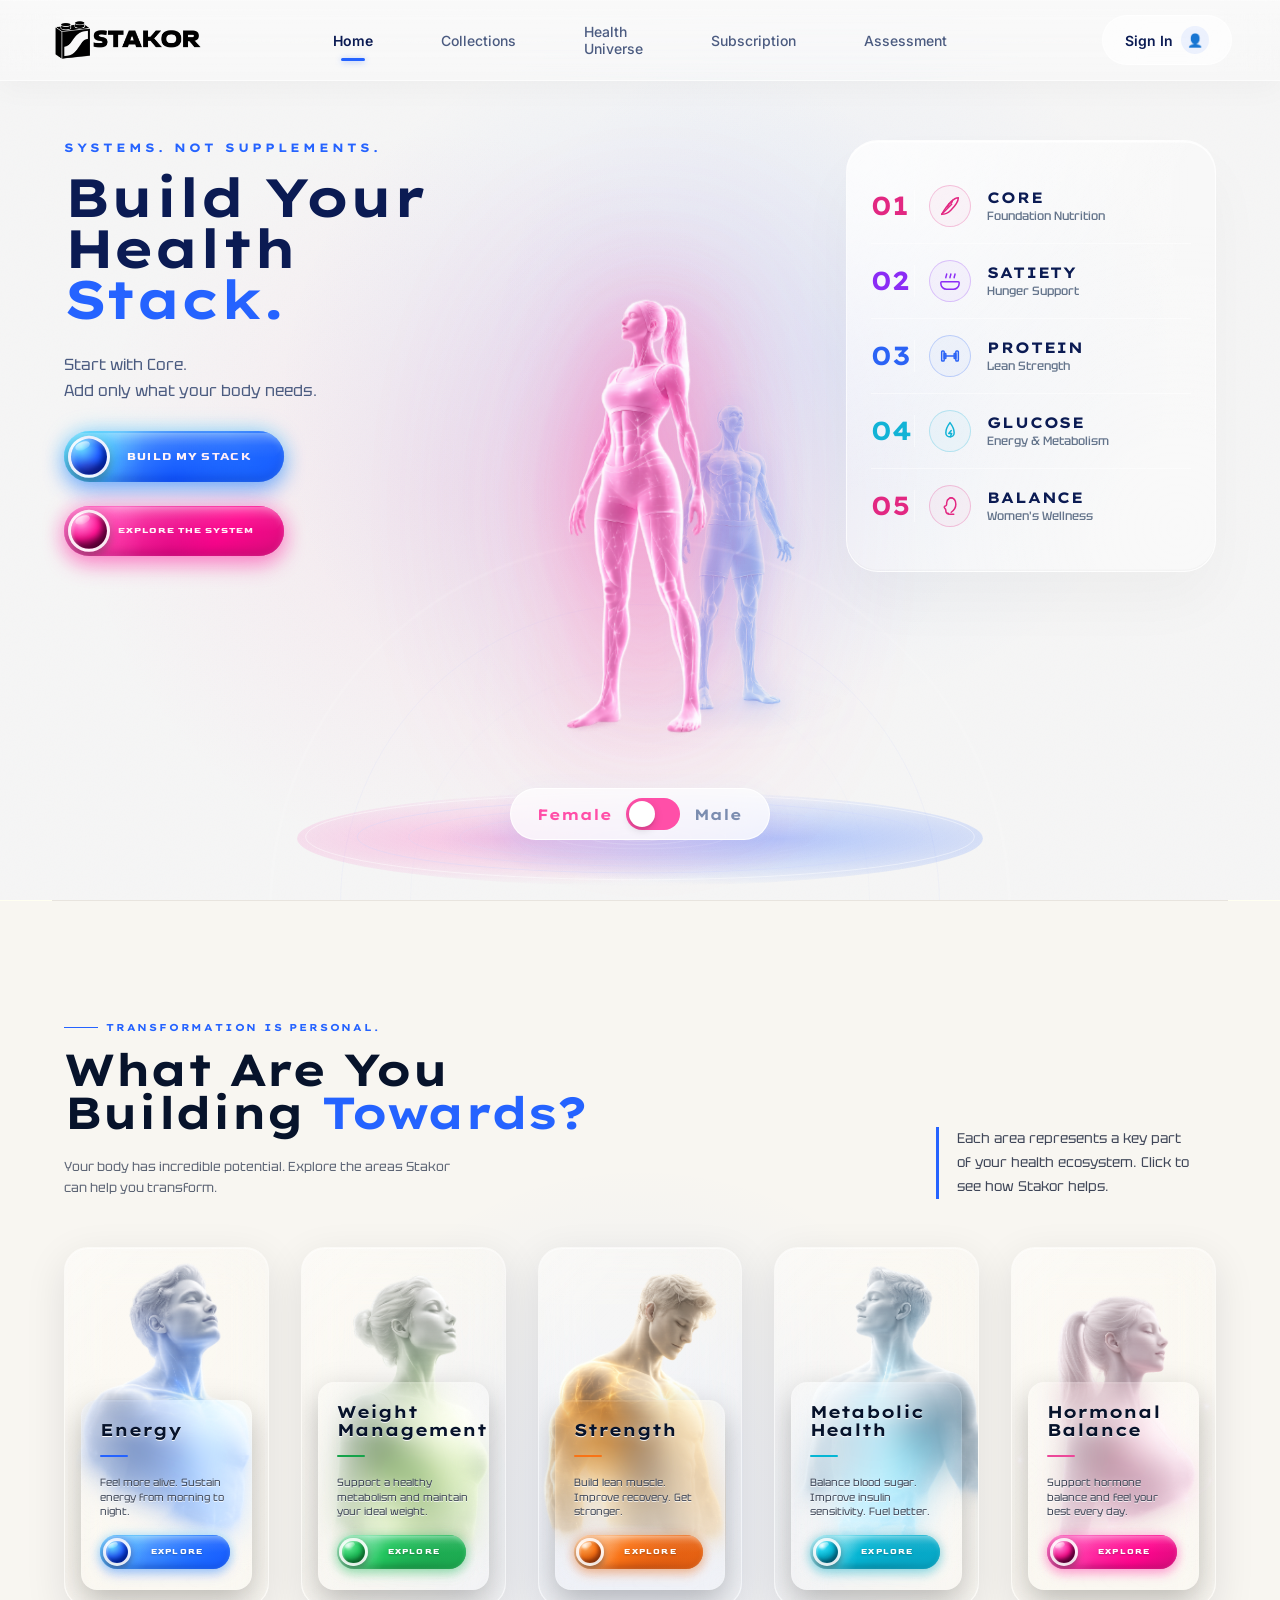
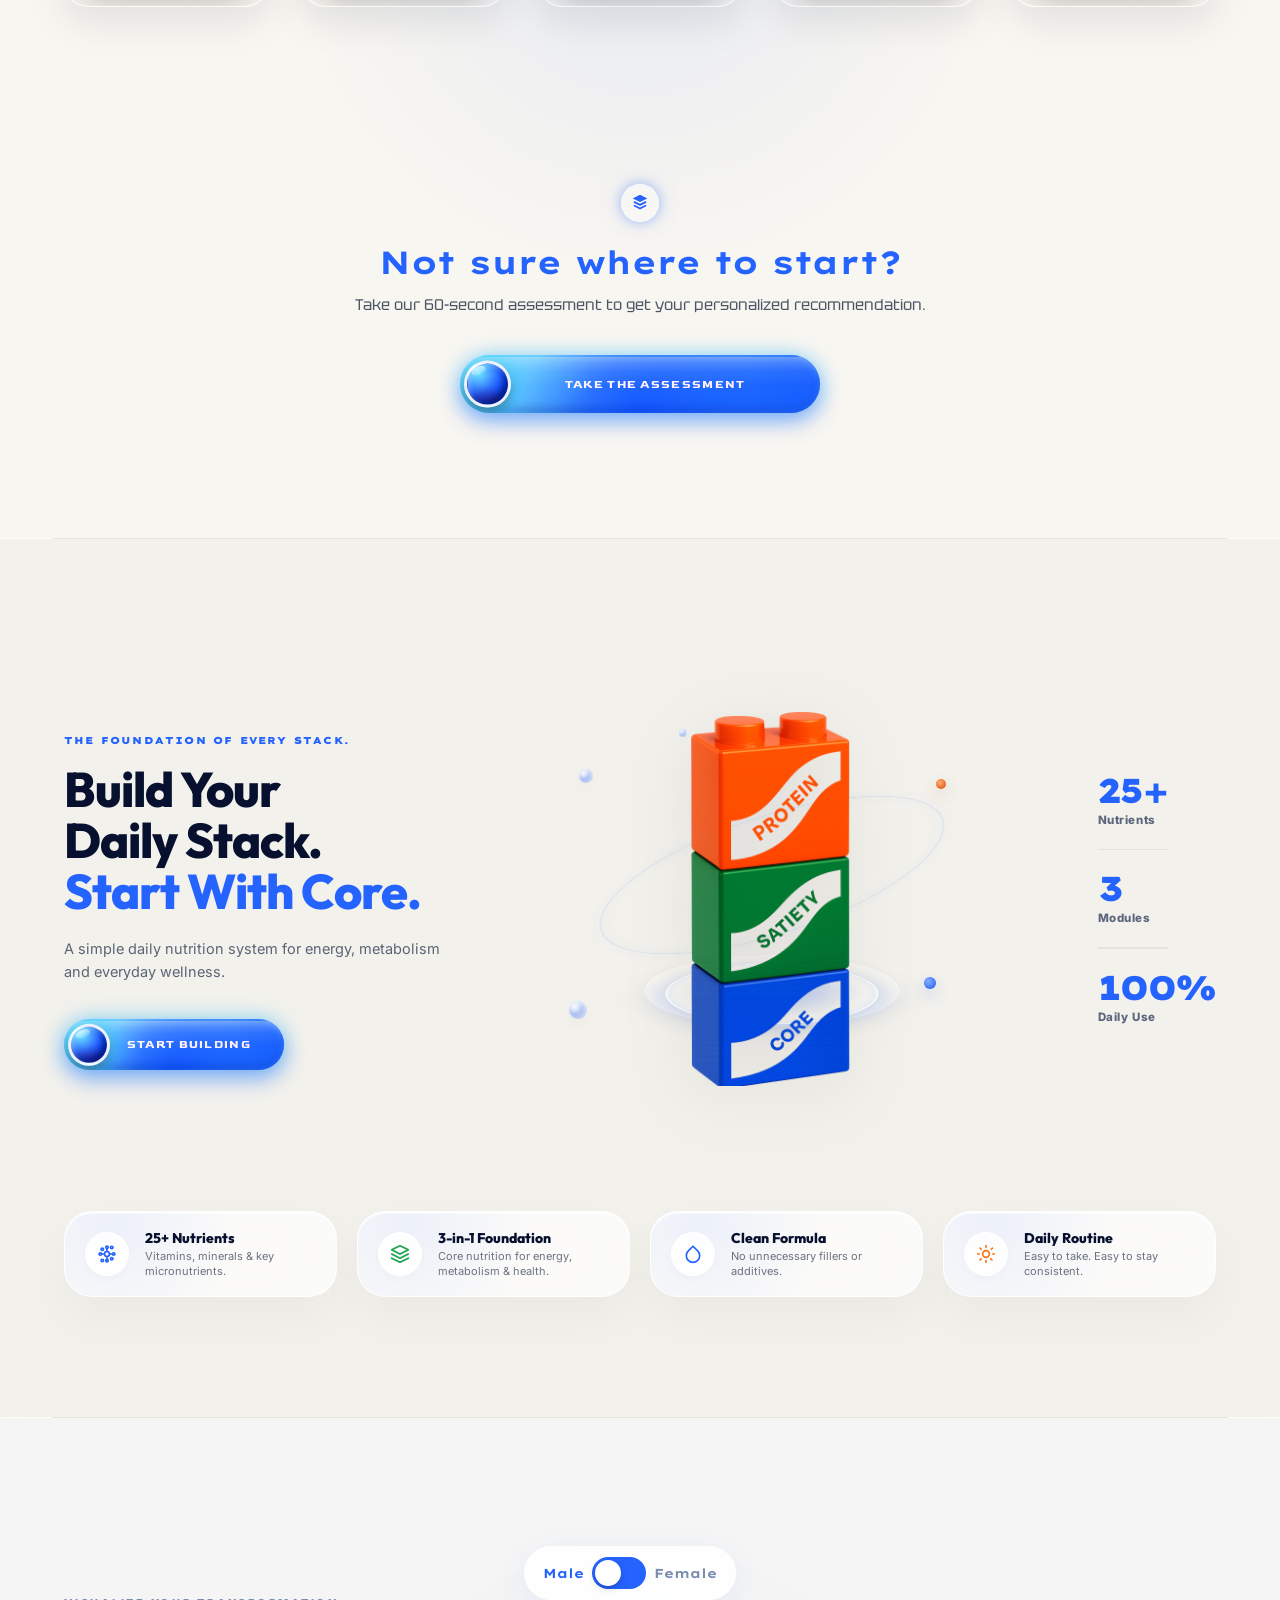
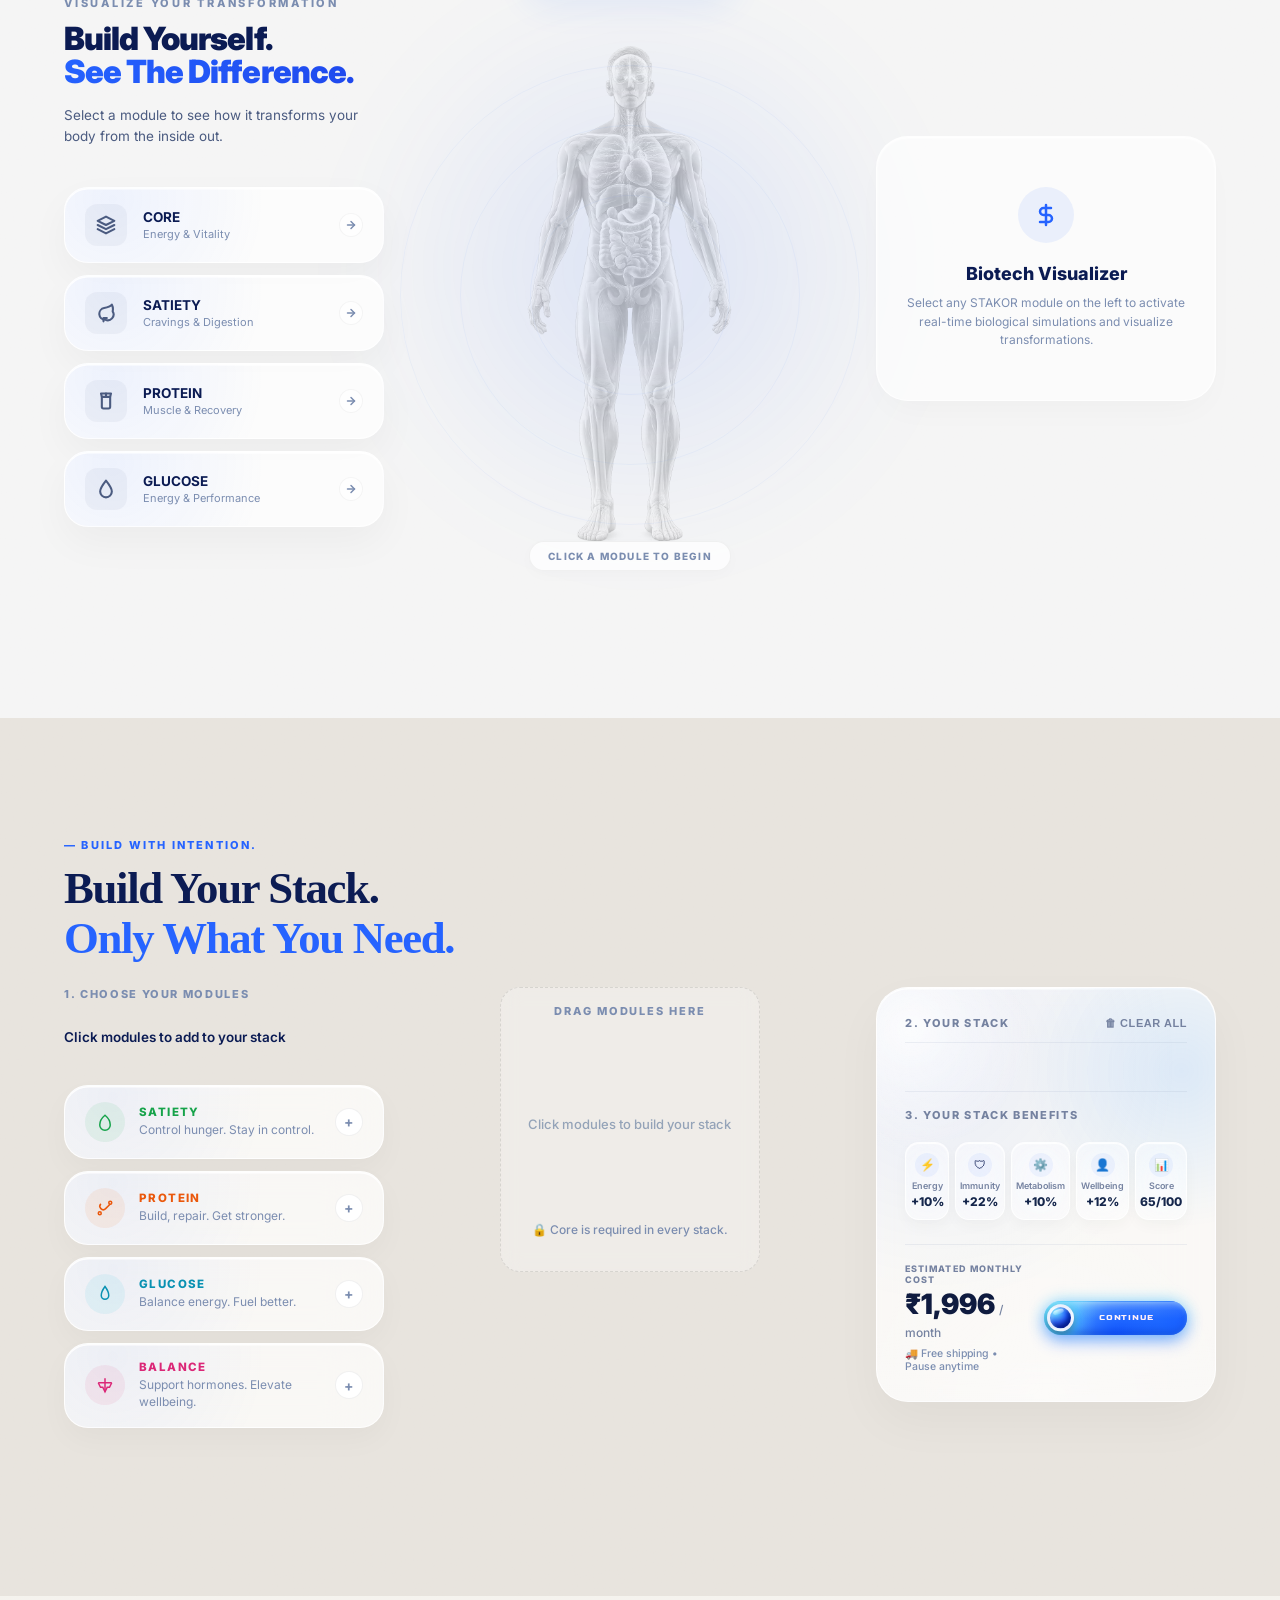
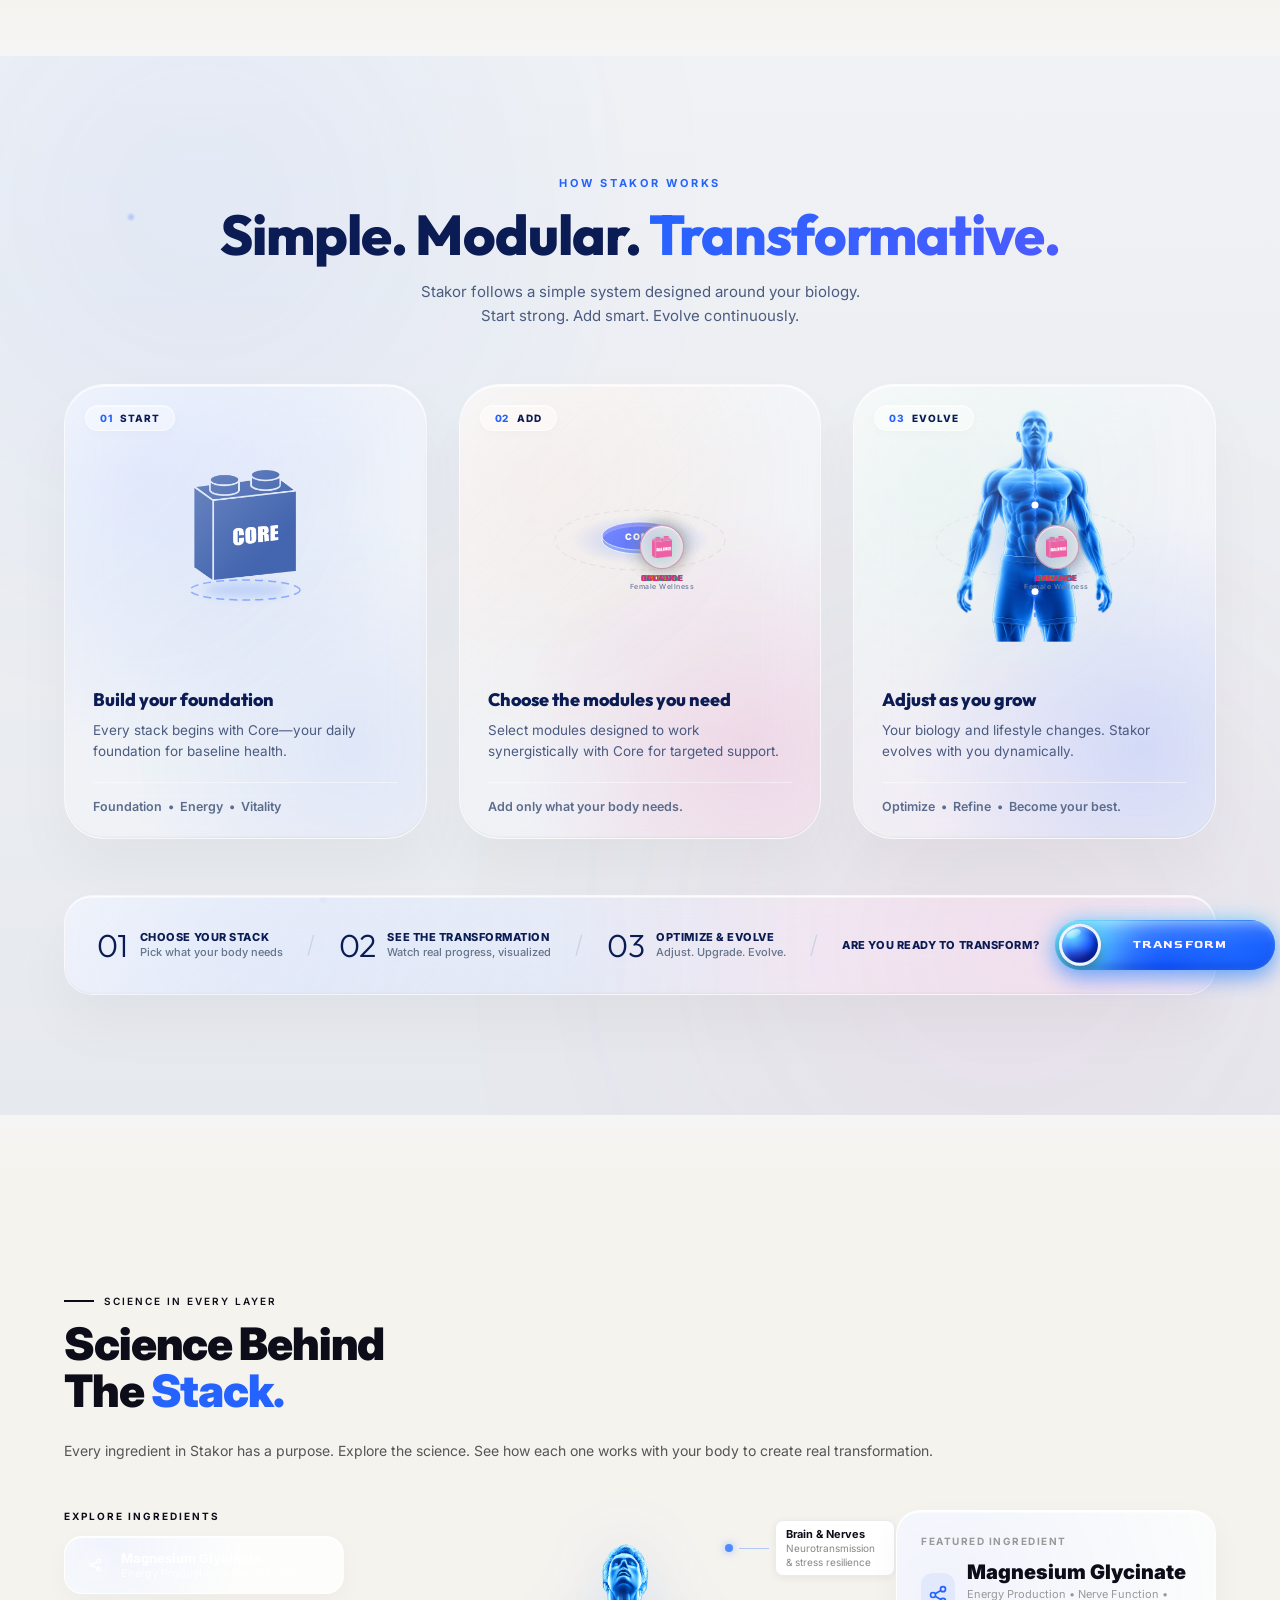
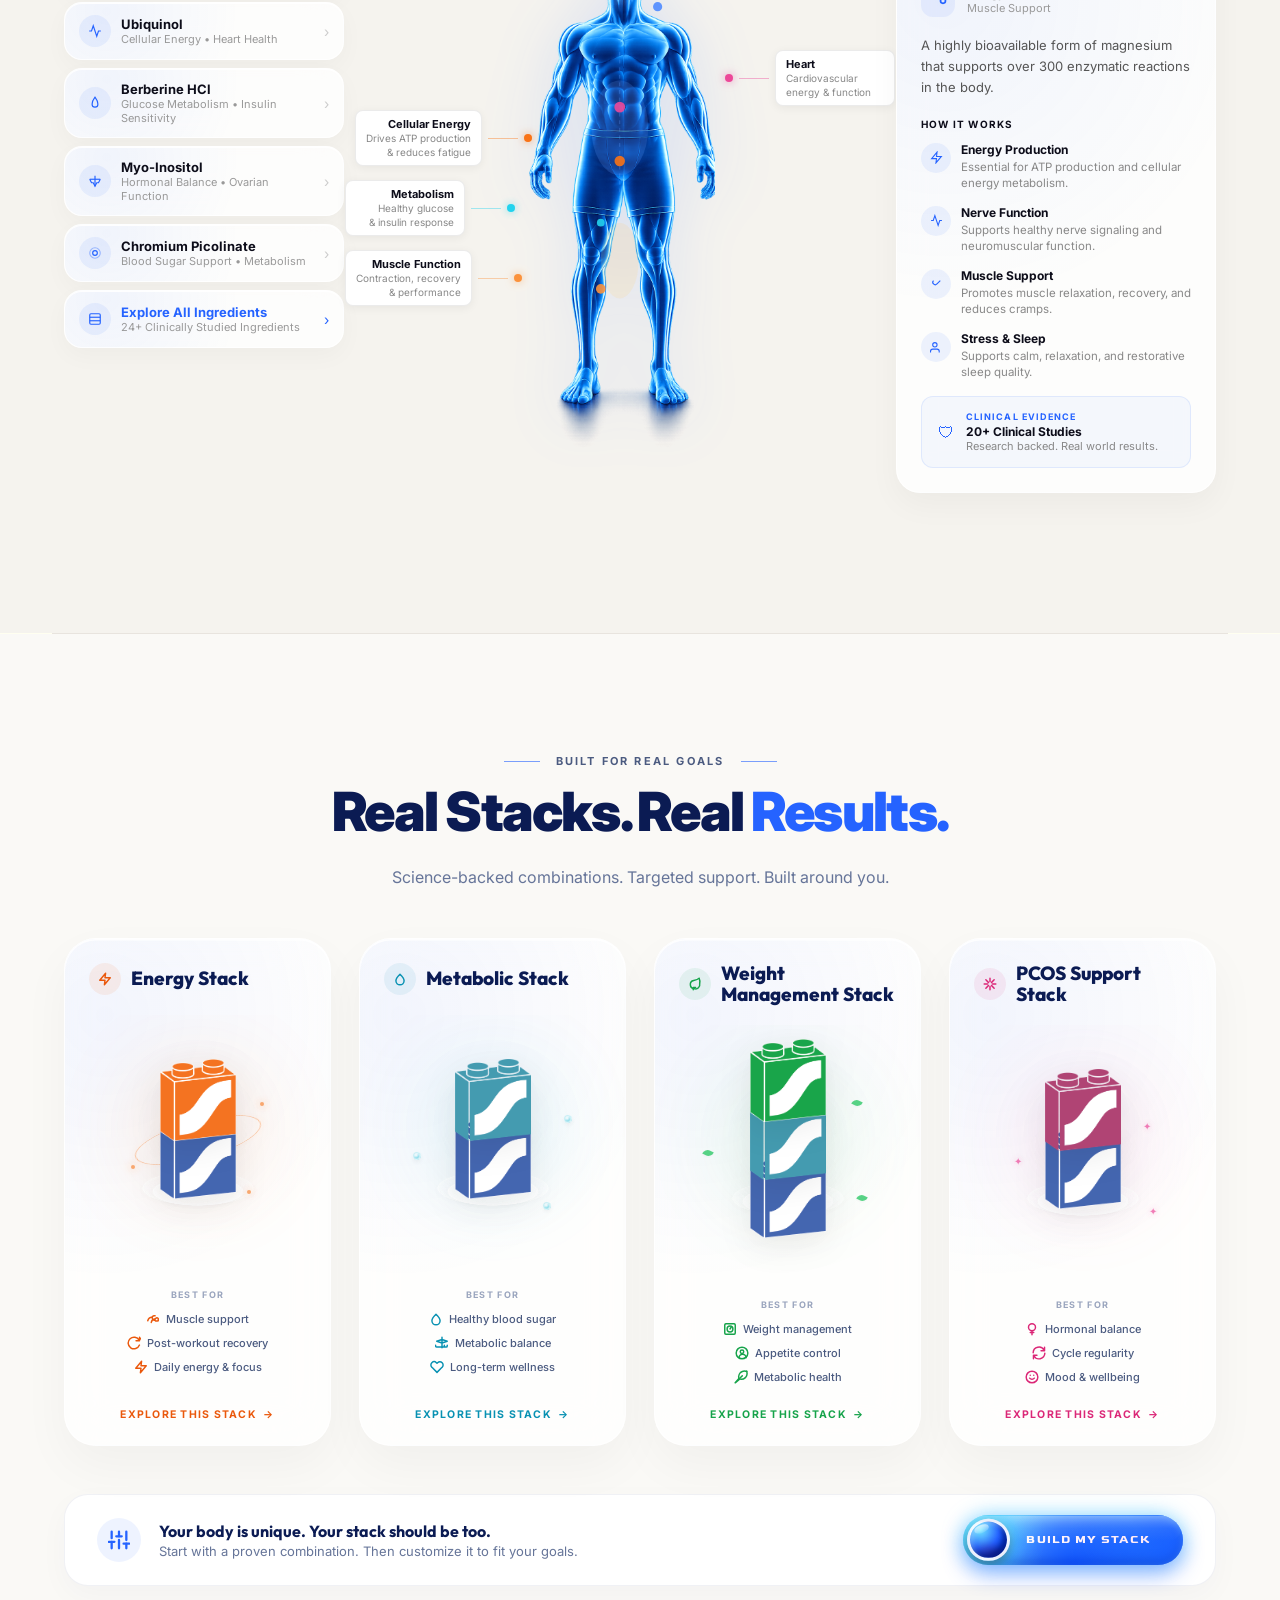
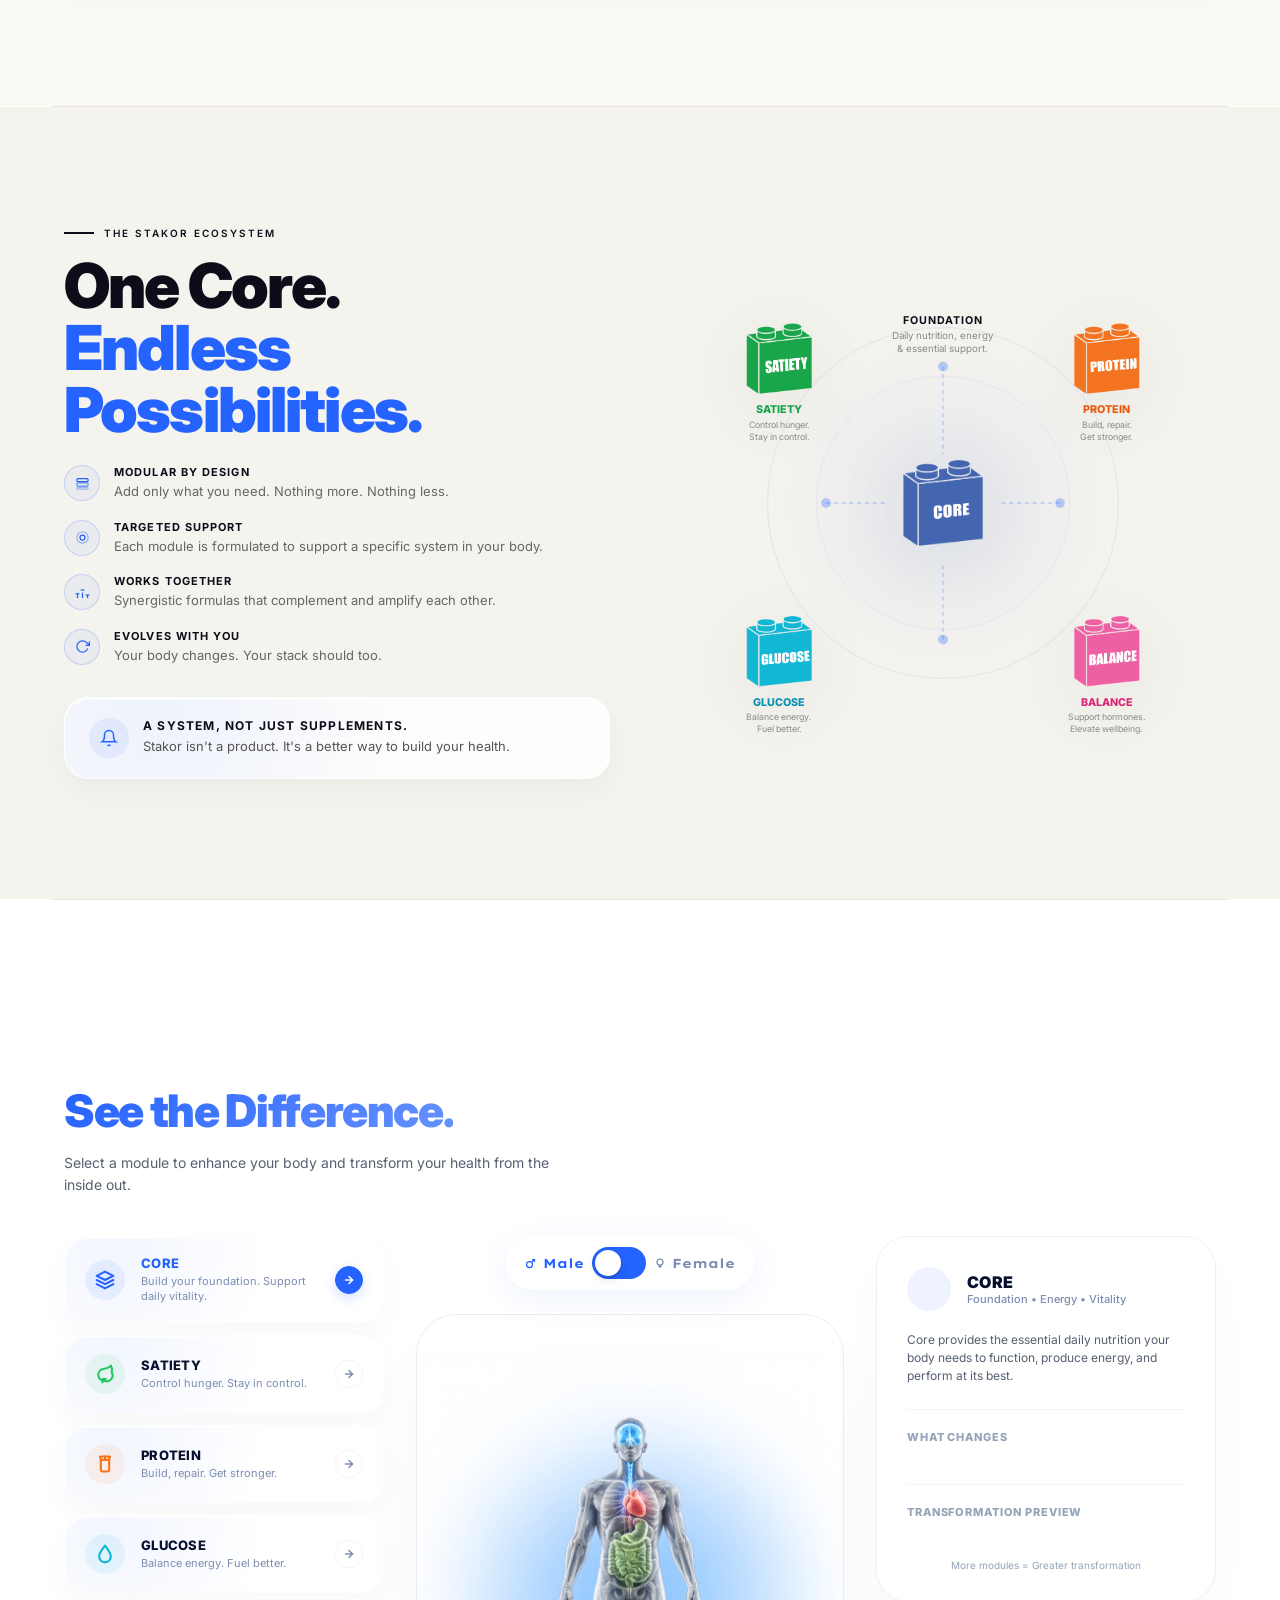
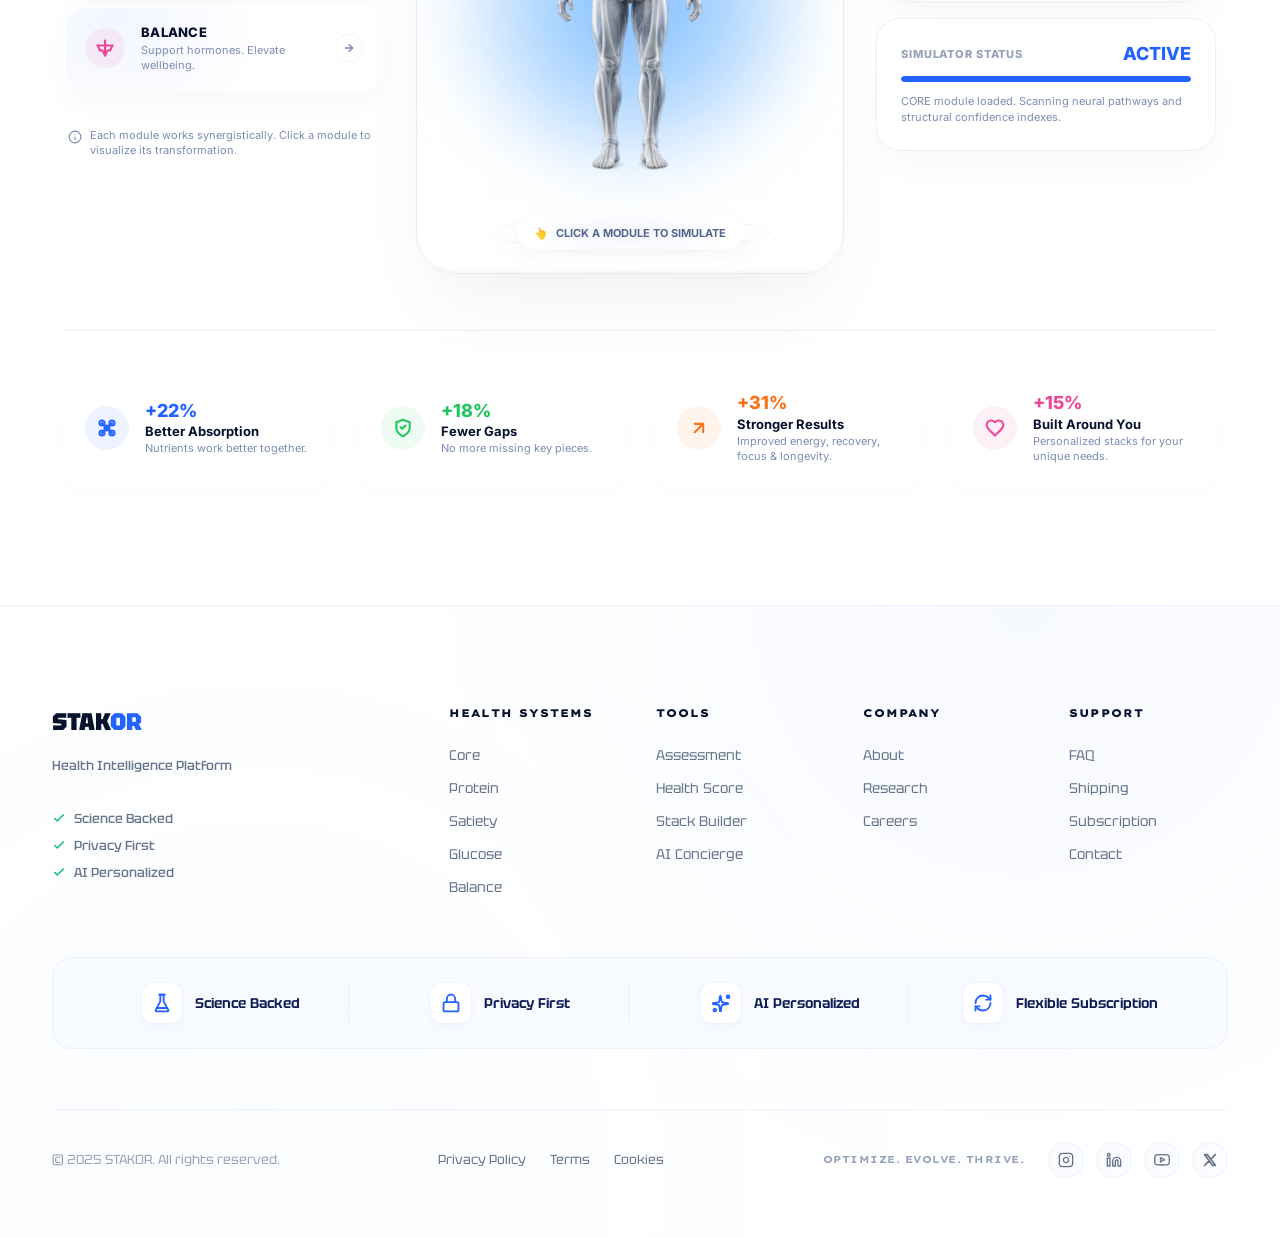
==== src/main/resources/static/index.html @ fe780576 "Initialize Stakor files: premium glassmorphic configurator journey, login updates, and redesigned mo" ====
<!DOCTYPE html>
<html lang="en">

<head>
  <meta charset="UTF-8">
  <meta name="viewport" content="width=device-width, initial-scale=1.0">
  <title>STAKOR – Build Your Health Stack</title>
  <link
    href="https://fonts.googleapis.com/css2?family=Inter:wght@300;400;500;600;700;800;900&family=Montserrat:wght@300;400;500;600;700;800;900&family=Outfit:wght@300;400;500;600;700;800;900&family=Lexend+Giga:wght@700;800;900&family=Tektur:wght@400;500;600;700;800&display=swap"
    rel="stylesheet">
  <link href="https://fonts.googleapis.com/css2?family=Barlow+Condensed:wght@700;800;900&display=swap" rel="stylesheet">
  <link href="https://fonts.googleapis.com/css2?family=Goldman:wght@400;700&display=swap" rel="stylesheet">
  <style>
    *,
    *::before,
    *::after {
      box-sizing: border-box;
      margin: 0;
      padding: 0;
    }

    html,
    body {
      width: 100%;
      font-family: 'Inter', sans-serif;
      overflow-x: hidden;
    }

    :root {
      --blue: #2563ff;
      --blue2: #4f8bff;
      --dark: #040d2a;
      --ease: cubic-bezier(.4, 0, .2, 1);

      /* Global Spacing Variables */
      --section-pad-desktop: 120px 64px;
      --section-pad-tablet: 80px 32px;
      --section-pad-mobile: 60px 20px;
      --container-max-width: 1280px;

      --card-grid-gap: 32px;
      --heading-margin-bottom: 24px;
      --section-content-gap: 48px;
    }

    .sec-container {
      width: 100%;
      max-width: var(--container-max-width);
      margin-left: auto;
      margin-right: auto;
      box-sizing: border-box;
    }

    body {
      background: #FFFFF0;
      color: #0b1b53;
    }

    /* ========== SECTION 1: HERO — LIGHT THEME ========== */
    #hero {
      font-family: 'Tektur', sans-serif;
      position: relative;
      width: 100vw;
      height: 100vh;
      min-height: 750px;
      max-height: 950px;
      display: flex;
      flex-direction: column;
      overflow: hidden;
      background:
        radial-gradient(circle at 50% 45%, rgba(37, 99, 255, .09) 0%, transparent 45%),
        radial-gradient(circle at 35% 55%, rgba(236, 72, 153, .08) 0%, transparent 38%),
        radial-gradient(circle at 65% 40%, rgba(37, 99, 255, .06) 0%, transparent 35%),
        #f5f5f5;
    }

    #hero button,
    #hero input,
    #hero select,
    #hero textarea,
    .nav-cta,
    .cta-btn,
    .toggle-switch-text,
    .gender-switch-label {
      font-family: 'Lexend Giga', sans-serif !important;
    }

    .hero-headline,
    .eyebrow-text,
    .benefit-title,
    .benefit-num,
    .logo-text {
      font-family: 'Lexend Giga', sans-serif !important;
      font-weight: 700 !important;
    }

    /* Grain overlay */
    #hero::before {
      content: '';
      position: absolute;
      inset: 0;
      background-image: url("data:image/svg+xml,%3Csvg xmlns='http://www.w3.org/2000/svg' width='300' height='300'%3E%3Cfilter id='n'%3E%3CfeTurbulence type='fractalNoise' baseFrequency='0.75' numOctaves='4' stitchTiles='stitch'/%3E%3C/filter%3E%3Crect width='300' height='300' filter='url(%23n)' opacity='0.04'/%3E%3C/svg%3E");
      pointer-events: none;
      z-index: 0;
      opacity: 0.5;
    }

    /* Header Navbar styles - Liquid Glass Effect */
    nav.header-nav {
      display: flex;
      align-items: center;
      justify-content: space-between;
      padding: 3px 48px !important;
      margin: 0 !important;
      width: 100% !important;
      max-width: 100% !important;
      background: linear-gradient(180deg, rgba(255, 255, 255, 0.45) 0%, rgba(255, 255, 255, 0.25) 100%) !important;
      backdrop-filter: blur(25px) saturate(190%) !important;
      -webkit-backdrop-filter: blur(25px) saturate(190%) !important;
      border: none !important;
      border-bottom: 1px solid rgba(255, 255, 255, 0.45) !important;
      border-radius: 0 !important;
      position: fixed !important;
      top: 0 !important;
      left: 0 !important;
      right: 0 !important;
      z-index: 1000;
      font-family: 'Inter', sans-serif;
      box-shadow:
        0 1px 0 rgba(255, 255, 255, 0.35) inset,
        0 8px 30px rgba(8, 20, 46, 0.03);
      transition: all 0.45s cubic-bezier(0.16, 1, 0.3, 1) !important;
    }

    nav.header-nav:hover {
      background: linear-gradient(180deg, rgba(255, 255, 255, 0.55) 0%, rgba(255, 255, 255, 0.35) 100%) !important;
      border-bottom-color: rgba(255, 255, 255, 0.6) !important;
      box-shadow:
        0 1px 0 rgba(255, 255, 255, 0.4) inset,
        0 12px 35px rgba(37, 99, 255, 0.05);
      transform: none !important;
    }

    nav.header-nav.scroll-hide {
      transform: translateY(-100%) !important;
    }

    .logo {
      display: flex;
      align-items: center;
      gap: 10px;
      text-decoration: none;
    }

    .logo-img {
      height: 160px !important;
      margin: -43px 0 !important;
      width: auto;
      transition: transform 0.3s cubic-bezier(0.16, 1, 0.3, 1);
    }

    .logo-img:hover {
      transform: scale(1.05);
    }

    .logo-text {
      font-size: 22px;
      font-weight: 900;
      letter-spacing: -.03em;
      color: #0b1b53;
    }

    .nav-links {
      display: flex;
      gap: 36px;
      list-style: none;
      position: absolute;
      left: 50%;
      transform: translateX(-50%);
      margin: 0;
      padding: 0;
      align-items: center;
    }

    .nav-links li {
      position: relative;
      z-index: 1;
    }

    .nav-links a {
      font-family: 'Inter', sans-serif !important;
      font-size: 14px;
      font-weight: 500;
      color: #4b5b80;
      text-decoration: none;
      transition: color .25s;
      padding: 8px 16px;
      display: inline-block;
    }

    .nav-links a:hover {
      color: #0b1b53;
    }

    .nav-active>a {
      color: #0b1b53;
      font-weight: 600;
    }

    .nav-active::after {
      content: '';
      position: absolute;
      bottom: -4px;
      left: 50%;
      transform: translateX(-50%);
      width: 24px;
      height: 3px;
      background: #2563ff;
      border-radius: 4px;
      box-shadow: 0 1px 6px rgba(37, 99, 255, 0.4);
    }

    .nav-hover-pill {
      position: absolute !important;
      height: 36px !important;
      background: rgba(37, 99, 255, 0.05) !important;
      border: 1px solid rgba(37, 99, 255, 0.12) !important;
      border-radius: 100px !important;
      top: 50% !important;
      transform: translateY(-50%) !important;
      left: 0;
      width: 0;
      opacity: 0;
      pointer-events: none !important;
      z-index: 0 !important;
      transition: all 0.35s cubic-bezier(0.16, 1, 0.3, 1) !important;
    }

    .nav-cta {
      background: rgba(255, 255, 255, .55);
      backdrop-filter: blur(20px);
      -webkit-backdrop-filter: blur(20px);
      border: 1px solid rgba(255, 255, 255, 0.7);
      color: #0b1b53;
      font-family: 'Inter', sans-serif !important;
      font-size: 14px;
      font-weight: 600;
      padding: 10px 22px;
      border-radius: 100px;
      cursor: pointer;
      transition: all .3s;
      display: flex;
      align-items: center;
      gap: 8px;
    }

    .nav-cta:hover {
      background: rgba(255, 255, 255, .8);
      box-shadow: 0 4px 20px rgba(37, 99, 255, .1);
      border-color: rgba(37, 99, 255, 0.2);
    }

    .nav-cta-icon {
      width: 28px;
      height: 28px;
      background: rgba(37, 99, 255, 0.08);
      border-radius: 50%;
      display: flex;
      align-items: center;
      justify-content: center;
      font-size: 13px;
      color: #0b1b53;
      transition: all 0.3s ease;
    }

    .nav-cta:hover .nav-cta-icon {
      background: #2563ff;
      color: #ffffff;
    }

    .nav-menu-btn {
      display: none;
      border: none;
      background: none;
    }

    @media (max-width: 1024px) {
      nav.header-nav {
        padding: 3px 32px !important;
        width: 100% !important;
        margin: 0 !important;
        border-radius: 0 !important;
        top: 0 !important;
        border-left: none !important;
        border-right: none !important;
        border-top: none !important;
        border-bottom: 1px solid rgba(255, 255, 255, 0.45) !important;
      }

      .logo-img {
        height: 130px !important;
        margin: -30px 0 !important;
      }

      .nav-links {
        gap: 32px;
      }
    }

    @media (max-width: 768px) {
      nav.header-nav, nav {
        padding: 2px 20px !important;
        border-radius: 0 !important;
        width: 100% !important;
        margin: 0 !important;
        top: 0 !important;
        border-left: none !important;
        border-right: none !important;
        border-top: none !important;
        border-bottom: 1px solid rgba(255, 255, 255, 0.45) !important;
      }
      nav.header-nav.nav-open, nav.nav-open {
        z-index: 2000 !important;
        position: sticky;
      }
      .logo-img {
        height: 110px !important;
        margin: -25px 0 !important;
      }
      .nav-links {
        display: none;
      }
      /* ═══ FUTURISTIC MOBILE MENU ═══ */
      nav.header-nav.nav-open .nav-links, nav.nav-open .nav-links {
        display: flex !important;
        flex-direction: column;
        justify-content: center !important;
        position: absolute;
        top: calc(100% + 8px) !important;
        right: 20px !important;
        left: auto !important;
        width: 85% !important;
        height: 78vh !important;
        max-height: 78vh !important;
        background: #f3f5fb !important;
        background-image:
          radial-gradient(ellipse at 20% 0%, rgba(37, 99, 255, 0.06) 0%, transparent 50%),
          radial-gradient(ellipse at 80% 100%, rgba(99, 102, 241, 0.04) 0%, transparent 50%) !important;
        border: 1px solid rgba(37, 99, 255, 0.08) !important;
        border-radius: 24px !important;
        padding: 36px 24px 40px !important;
        gap: 0;
        box-shadow:
          0 30px 80px rgba(8, 20, 46, 0.12),
          0 8px 24px rgba(8, 20, 46, 0.06),
          inset 0 1px 0 rgba(255, 255, 255, 0.9) !important;
        z-index: 1000;
        box-sizing: border-box;
        transform-origin: top right;
        animation: menuReveal 1.1s cubic-bezier(0.16, 1, 0.3, 1) both;
        overflow: hidden;
      }

      /* Frosted glass shimmer sweep */
      nav.header-nav.nav-open .nav-links::before, nav.nav-open .nav-links::before {
        content: '';
        position: absolute;
        top: 0; left: -100%; width: 300%; height: 100%;
        background: linear-gradient(
          105deg,
          transparent 30%,
          rgba(255, 255, 255, 0.4) 42%,
          rgba(255, 255, 255, 0.7) 50%,
          rgba(255, 255, 255, 0.4) 58%,
          transparent 70%
        );
        animation: menuShimmer 2.5s ease-in-out 0.6s 1 both;
        pointer-events: none;
        z-index: 0;
      }
      /* Accent glow at top edge */
      nav.header-nav.nav-open .nav-links::after, nav.nav-open .nav-links::after {
        content: '';
        position: absolute;
        top: 0; left: 10%; right: 10%;
        height: 2px;
        background: linear-gradient(90deg, transparent, #2563ff, #6366f1, #2563ff, transparent);
        opacity: 0.5;
        z-index: 2;
        animation: glowLine 2s ease-in-out infinite alternate;
      }
      @keyframes glowLine {
        0% { opacity: 0.3; filter: blur(1px); }
        100% { opacity: 0.7; filter: blur(0px); }
      }
      @keyframes menuShimmer {
        0% { transform: translateX(-40%); }
        100% { transform: translateX(20%); }
      }
      @keyframes menuReveal {
        0% { opacity: 0; transform: scaleY(0.3) translateY(-20px); }
        40% { opacity: 0.6; transform: scaleY(0.95) translateY(0); }
        65% { transform: scaleY(1.02); }
        80% { transform: scaleY(0.99); }
        100% { opacity: 1; transform: scaleY(1) translateY(0); }
      }
      @keyframes navItemSlideIn {
        0% { opacity: 0; transform: translateX(-30px); }
        50% { opacity: 0.6; transform: translateX(6px); }
        70% { transform: translateX(-2px); }
        100% { opacity: 1; transform: translateX(0); }
      }
      @keyframes glowPulse {
        0%, 100% { box-shadow: 0 0 8px rgba(37, 99, 255, 0.15), inset 0 0 0 rgba(37, 99, 255, 0); }
        50% { box-shadow: 0 0 20px rgba(37, 99, 255, 0.25), inset 0 0 12px rgba(37, 99, 255, 0.03); }
      }
      nav.header-nav.nav-open .nav-links li, nav.nav-open .nav-links li {
        width: 100%;
        text-align: left;
        opacity: 0;
        position: relative;
        z-index: 1;
        animation: navItemSlideIn 0.7s cubic-bezier(0.22, 1, 0.36, 1) forwards;
      }
      nav.header-nav.nav-open .nav-links li:nth-child(1), nav.nav-open .nav-links li:nth-child(1) { animation-delay: 0.2s; }
      nav.header-nav.nav-open .nav-links li:nth-child(2), nav.nav-open .nav-links li:nth-child(2) { animation-delay: 0.35s; }
      nav.header-nav.nav-open .nav-links li:nth-child(3), nav.nav-open .nav-links li:nth-child(3) { animation-delay: 0.5s; }
      nav.header-nav.nav-open .nav-links li:nth-child(4), nav.nav-open .nav-links li:nth-child(4) { animation-delay: 0.65s; }
      nav.header-nav.nav-open .nav-links li:nth-child(5), nav.nav-open .nav-links li:nth-child(5) { animation-delay: 0.8s; }

      nav.header-nav.nav-open .nav-links a, nav.nav-open .nav-links a {
        font-family: 'Tektur', sans-serif !important;
        font-size: 23px !important;
        font-weight: 600 !important;
        letter-spacing: -0.02em;
        color: #3a4a6b;
        display: flex;
        align-items: center;
        gap: 16px;
        padding: 18px 24px 18px 28px;
        margin: 3px 0;
        border-radius: 16px;
        transition: all 0.35s cubic-bezier(0.22, 1, 0.36, 1);
        border: 1.5px solid transparent;
        box-sizing: border-box;
        position: relative;
        overflow: hidden;
      }
      /* Left accent bar — extends on hover */
      nav.header-nav.nav-open .nav-links a::before, nav.nav-open .nav-links a::before {
        content: '';
        position: absolute;
        left: 0; top: 50%;
        transform: translateY(-50%);
        width: 3px;
        height: 0;
        background: linear-gradient(180deg, #2563ff, #6366f1);
        border-radius: 0 4px 4px 0;
        transition: height 0.35s cubic-bezier(0.22, 1, 0.36, 1);
      }
      /* Sliding arrow indicator */
      nav.header-nav.nav-open .nav-links a::after, nav.nav-open .nav-links a::after {
        content: '›';
        position: absolute;
        right: 24px;
        font-size: 26px;
        font-weight: 300;
        opacity: 0;
        transform: translateX(-12px);
        transition: all 0.35s cubic-bezier(0.22, 1, 0.36, 1);
        color: #2563ff;
      }
      /* Hover state — futuristic glow card */
      nav.header-nav.nav-open .nav-links a:hover, nav.header-nav.nav-open .nav-links a:active,
      nav.nav-open .nav-links a:hover, nav.nav-open .nav-links a:active {
        color: #0b1b53;
        background: linear-gradient(135deg, #ffffff, #f0f4ff);
        border-color: rgba(37, 99, 255, 0.12);
        box-shadow:
          0 8px 32px rgba(37, 99, 255, 0.10),
          0 2px 8px rgba(8, 20, 46, 0.04),
          inset 0 1px 0 rgba(255, 255, 255, 1);
        transform: translateX(4px) scale(1.015);
      }
      nav.header-nav.nav-open .nav-links a:hover::before, nav.nav-open .nav-links a:hover::before {
        height: 60%;
      }
      nav.header-nav.nav-open .nav-links a:hover::after, nav.nav-open .nav-links a:hover::after {
        opacity: 1;
        transform: translateX(0);
      }
      /* Touch feedback */
      nav.header-nav.nav-open .nav-links a:active, nav.nav-open .nav-links a:active {
        transform: translateX(4px) scale(0.98) !important;
        transition-duration: 0.1s !important;
      }
      /* Active page — persistent glow */
      nav.header-nav.nav-open .nav-links li.nav-active a, nav.nav-open .nav-links li.nav-active a {
        color: #2563ff !important;
        font-weight: 700 !important;
        background: linear-gradient(135deg, rgba(37, 99, 255, 0.06), rgba(99, 102, 241, 0.03));
        border-color: rgba(37, 99, 255, 0.15);
        animation: glowPulse 3s ease-in-out infinite;
      }
      nav.header-nav.nav-open .nav-links li.nav-active a::before, nav.nav-open .nav-links li.nav-active a::before {
        height: 50%;
        background: linear-gradient(180deg, #2563ff, #6366f1);
        box-shadow: 0 0 12px rgba(37, 99, 255, 0.4);
      }
      nav.header-nav.nav-open .nav-links li.nav-active::after, nav.nav-open .nav-links li.nav-active::after {
        display: none;
      }
      .nav-cta {
        display: flex !important;
        font-size: 0 !important; /* Hide text node "Sign In" */
        background: transparent !important;
        border: none !important;
        padding: 0 !important;
        box-shadow: none !important;
        align-items: center;
        justify-content: center;
        margin-left: auto !important; /* Push next to hamburger on the right */
        margin-right: 12px !important; /* Premium spacing before hamburger */
        min-width: unset !important;
        width: auto !important;
        height: auto !important;
      }
      .nav-cta-icon {
        margin: 0 !important;
        width: 38px !important;
        height: 38px !important;
        background: rgba(37, 99, 255, 0.08) !important;
        border: 1px solid rgba(37, 99, 255, 0.12) !important;
        border-radius: 50% !important;
        display: flex !important;
        align-items: center;
        justify-content: center;
        color: #2563ff !important;
        font-size: 16px !important;
      }
      .nav-menu-btn {
        display: flex !important;
        align-items: center;
        justify-content: center;
        width: 38px !important;
        height: 38px !important;
        border-radius: 50% !important;
        background: rgba(255, 255, 255, 0.6) !important;
        backdrop-filter: blur(8px) !important;
        -webkit-backdrop-filter: blur(8px) !important;
        border: 1.5px solid rgba(37, 99, 255, 0.15) !important;
        color: #2563ff !important;
        cursor: pointer;
        transition: all 0.4s cubic-bezier(0.16, 1, 0.3, 1) !important;
        box-shadow: 0 4px 12px rgba(37, 99, 255, 0.05) !important;
      }
      .nav-menu-btn:hover, .nav-menu-btn:active {
        background: rgba(37, 99, 255, 0.06) !important;
        border-color: rgba(37, 99, 255, 0.3) !important;
        transform: scale(1.05) !important;
        box-shadow: 0 4px 18px rgba(37, 99, 255, 0.15) !important;
      }
      .nav-menu-btn svg {
        width: 20px !important;
        height: 20px !important;
        transition: transform 0.4s cubic-bezier(0.16, 1, 0.3, 1) !important;
      }
      .nav-menu-btn svg line {
        stroke: currentColor !important;
        stroke-width: 3px !important;
        transition: all 0.3s cubic-bezier(0.16, 1, 0.3, 1) !important;
      }
      nav.nav-open .nav-menu-btn,
      nav.header-nav.nav-open .nav-menu-btn {
        background: rgba(255, 42, 95, 0.06) !important;
        border-color: rgba(255, 42, 95, 0.3) !important;
        color: #ff2a5f !important;
        box-shadow: 0 4px 18px rgba(255, 42, 95, 0.15) !important;
        transform: scale(1.05) rotate(90deg) !important;
      }
    }

    /* ===== HERO GRID ===== */
    .hero-grid {
      position: relative;
      z-index: 10;
      flex: 1;
      display: grid;
      grid-template-columns: 3.5fr 3fr 3.5fr;
      align-items: stretch;
      padding: 0 64px;
      gap: 48px;
      min-height: 0;
      width: 100%;
      max-width: 1440px;
      margin: 0 auto;
      box-sizing: border-box;
    }

    /* ===== LEFT ===== */
    .hero-left {
      display: flex;
      flex-direction: column;
      justify-content: flex-start;
      animation: fade-right .9s .2s var(--ease) both;
      z-index: 20;
      padding-top: 140px;
      padding-bottom: 40px;
      box-sizing: border-box;
    }

    @keyframes fade-right {
      from {
        opacity: 0;
        transform: translateX(-30px);
      }

      to {
        opacity: 1;
        transform: translateX(0);
      }
    }

    .eyebrow-text {
      font-size: 12px;
      font-weight: 700;
      letter-spacing: .25em;
      color: #2563ff;
      text-transform: uppercase;
      margin: 0;
    }

    .hero-headline {
      font-size: clamp(40px, 4.2vw, 62px);
      font-weight: 900;
      line-height: .95;
      letter-spacing: -.03em;
      margin: 16px 0 28px 0;
      color: #0b1b53;
    }

    .hl-accent {
      background: linear-gradient(135deg, #2563ff 0%, #2563ff 100%);
      -webkit-background-clip: text;
      -webkit-text-fill-color: transparent;
      background-clip: text;
      display: inline-block;
    }

    .hero-sub {
      font-size: 16px;
      font-weight: 400;
      color: #4b5b80;
      line-height: 1.6;
      margin: 0 0 28px 0;
    }

    .hero-buttons {
      display: flex;
      gap: 24px;
      align-items: center;
      flex-wrap: wrap;
      margin: 0;
    }

    /* ===== NEW PREMIUM FUTURISTIC CTA BUTTONS ===== */
    .cta-btn {
      position: relative;
      width: 210px;
      height: 50px;
      border-radius: 999px;
      display: inline-flex;
      align-items: center;
      justify-content: center;
      padding: 0 38px 0 16px;
      color: #ffffff;
      text-decoration: none;
      font-family: 'Inter', sans-serif;
      font-size: 11px;
      font-weight: 800;
      letter-spacing: 1px;
      text-transform: uppercase;
      box-sizing: border-box;
      overflow: hidden;
      z-index: 1;
      transition: all 0.4s cubic-bezier(0.16, 1, 0.3, 1);
      cursor: pointer;
    }

    /* 3D Glossy reflection lens overlay on the top half */
    .cta-btn::after {
      content: '';
      position: absolute;
      top: 2px;
      left: 6px;
      right: 6px;
      height: 20px;
      background: linear-gradient(to bottom, rgba(255, 255, 255, 0.45) 0%, rgba(255, 255, 255, 0.05) 100%);
      border-radius: 999px 999px 8px 8px;
      pointer-events: none;
      z-index: 3;
      transition: all 0.4s cubic-bezier(0.16, 1, 0.3, 1);
    }

    /* Animated light sweep - continuous slow sweep on idle, accelerated on hover */
    .cta-btn::before {
      content: '';
      position: absolute;
      top: 0;
      left: -150%;
      width: 100%;
      height: 100%;
      background: linear-gradient(90deg,
          rgba(255, 255, 255, 0) 0%,
          rgba(255, 255, 255, 0.45) 50%,
          rgba(255, 255, 255, 0) 100%);
      transform: skewX(-25deg);
      pointer-events: none;
      z-index: 2;
      animation: sweep-idle 6s ease-in-out infinite;
    }

    @keyframes sweep-idle {
      0% {
        left: -150%;
      }

      30% {
        left: 150%;
      }

      100% {
        left: 150%;
      }
    }

    /* Button 1: Blue Theme */
    .btn-blue {
      background: linear-gradient(135deg, #4d5bff 0%, #2563ff 100%);
      border: 1px solid rgba(255, 255, 255, 0.5);
      box-shadow:
        inset 0 3px 6px rgba(255, 255, 255, 0.5),
        inset 0 -6px 12px rgba(0, 0, 0, 0.35),
        inset 0 0 10px rgba(255, 255, 255, 0.15),
        0 10px 25px rgba(37, 99, 255, 0.45),
        0 0 15px rgba(37, 99, 255, 0.25),
        0 20px 40px rgba(0, 0, 0, 0.15);
    }

    @keyframes glow-pulse-blue {

      0%,
      100% {
        box-shadow:
          inset 0 3px 6px rgba(255, 255, 255, 0.5),
          inset 0 -6px 12px rgba(0, 0, 0, 0.35),
          inset 0 0 10px rgba(255, 255, 255, 0.15),
          0 10px 25px rgba(37, 99, 255, 0.45),
          0 0 15px rgba(37, 99, 255, 0.25),
          0 20px 40px rgba(0, 0, 0, 0.15);
      }

      50% {
        box-shadow:
          inset 0 3px 6px rgba(255, 255, 255, 0.5),
          inset 0 -6px 12px rgba(0, 0, 0, 0.35),
          inset 0 0 10px rgba(255, 255, 255, 0.15),
          0 14px 30px rgba(37, 99, 255, 0.55),
          0 0 20px rgba(37, 99, 255, 0.35),
          0 20px 40px rgba(0, 0, 0, 0.15);
      }
    }

    .btn-blue:not(:hover):not(.active) {
      animation: glow-pulse-blue 3.5s ease-in-out infinite;
    }

    .btn-blue.active {
      border-color: rgba(255, 255, 255, 0.95);
      transform: translateY(-2px);
      box-shadow:
        inset 0 3px 6px rgba(255, 255, 255, 0.6),
        inset 0 -6px 12px rgba(0, 0, 0, 0.3),
        inset 0 0 12px rgba(255, 255, 255, 0.2),
        0 14px 35px rgba(37, 99, 255, 0.75),
        0 0 25px rgba(77, 91, 255, 0.55),
        0 20px 40px rgba(0, 0, 0, 0.2);
    }

    .btn-blue:hover {
      transform: translateY(-3px) scale(1.03);
      border-color: rgba(255, 255, 255, 0.8);
      box-shadow:
        inset 0 3px 6px rgba(255, 255, 255, 0.6),
        inset 0 -6px 12px rgba(0, 0, 0, 0.3),
        inset 0 0 12px rgba(255, 255, 255, 0.2),
        0 16px 38px rgba(37, 99, 255, 0.8),
        0 0 30px rgba(77, 91, 255, 0.65),
        0 20px 40px rgba(0, 0, 0, 0.2);
    }

    .btn-blue:hover::before {
      animation: sweep-idle 1.5s cubic-bezier(0.16, 1, 0.3, 1) infinite;
    }

    /* Button 2: Pink Theme */
    .btn-pink {
      background: linear-gradient(135deg, #FF4FA0 0%, #C92A74 100%);
      border: 1px solid rgba(255, 255, 255, 0.5);
      box-shadow:
        inset 0 3px 6px rgba(255, 255, 255, 0.5),
        inset 0 -6px 12px rgba(0, 0, 0, 0.35),
        inset 0 0 10px rgba(255, 255, 255, 0.15),
        0 10px 25px rgba(232, 62, 140, 0.45),
        0 0 15px rgba(232, 62, 140, 0.25),
        0 20px 40px rgba(0, 0, 0, 0.15);
    }

    @keyframes glow-pulse-pink {

      0%,
      100% {
        box-shadow:
          inset 0 3px 6px rgba(255, 255, 255, 0.5),
          inset 0 -6px 12px rgba(0, 0, 0, 0.35),
          inset 0 0 10px rgba(255, 255, 255, 0.15),
          0 10px 25px rgba(232, 62, 140, 0.45),
          0 0 15px rgba(232, 62, 140, 0.25),
          0 20px 40px rgba(0, 0, 0, 0.15);
      }

      50% {
        box-shadow:
          inset 0 3px 6px rgba(255, 255, 255, 0.5),
          inset 0 -6px 12px rgba(0, 0, 0, 0.35),
          inset 0 0 10px rgba(255, 255, 255, 0.15),
          0 14px 30px rgba(232, 62, 140, 0.55),
          0 0 20px rgba(232, 62, 140, 0.35),
          0 20px 40px rgba(0, 0, 0, 0.15);
      }
    }

    .btn-pink:not(:hover):not(.active) {
      animation: glow-pulse-pink 3.5s ease-in-out infinite;
    }

    .btn-pink.active {
      border-color: rgba(255, 255, 255, 0.95);
      transform: translateY(-2px);
      box-shadow:
        inset 0 3px 6px rgba(255, 255, 255, 0.6),
        inset 0 -6px 12px rgba(0, 0, 0, 0.3),
        inset 0 0 12px rgba(255, 255, 255, 0.2),
        0 14px 35px rgba(232, 62, 140, 0.75),
        0 0 25px rgba(255, 79, 160, 0.55),
        0 20px 40px rgba(0, 0, 0, 0.2);
    }

    .btn-pink:hover {
      transform: translateY(-3px) scale(1.03);
      border-color: rgba(255, 255, 255, 0.8);
      box-shadow:
        inset 0 3px 6px rgba(255, 255, 255, 0.6),
        inset 0 -6px 12px rgba(0, 0, 0, 0.3),
        inset 0 0 12px rgba(255, 255, 255, 0.2),
        0 16px 38px rgba(232, 62, 140, 0.8),
        0 0 30px rgba(255, 79, 160, 0.65),
        0 20px 40px rgba(0, 0, 0, 0.2);
    }

    .btn-pink:hover::before {
      animation: sweep-idle 1.5s cubic-bezier(0.16, 1, 0.3, 1) infinite;
    }

    /* Circular Icon Container */
    .btn-icon-wrap {
      width: 36px;
      height: 36px;
      border-radius: 50%;
      background: rgba(255, 255, 255, 0.15);
      border: 1px solid rgba(255, 255, 255, 0.45);
      display: flex;
      align-items: center;
      justify-content: center;
      transition: all 0.4s cubic-bezier(0.16, 1, 0.3, 1);
      box-shadow:
        inset 0 1px 2px rgba(255, 255, 255, 0.25),
        0 0 8px rgba(255, 255, 255, 0.15);
      flex-shrink: 0;
      z-index: 4;
      position: absolute;
      right: 12px;
      top: 50%;
      transform: translateY(-50%);
    }

    .btn-arrow {
      transition: all 0.4s cubic-bezier(0.16, 1, 0.3, 1);
      color: #ffffff;
      display: flex;
      align-items: center;
      justify-content: center;
    }

    .cta-btn:hover .btn-icon-wrap {
      background: rgba(255, 255, 255, 0.3);
      border-color: rgba(255, 255, 255, 0.8);
      box-shadow:
        0 0 15px rgba(255, 255, 255, 0.45),
        inset 0 1px 2px rgba(255, 255, 255, 0.35);
      transform: translateY(-50%) scale(1.05);
    }

    .cta-btn.active .btn-icon-wrap {
      background: rgba(255, 255, 255, 0.35);
      border-color: rgba(255, 255, 255, 0.9);
      box-shadow:
        0 0 18px rgba(255, 255, 255, 0.55),
        inset 0 1px 2px rgba(255, 255, 255, 0.4);
    }

    .btn-blue:hover .btn-arrow,
    .btn-pink:hover .btn-arrow {
      color: #ffffff;
      filter: drop-shadow(0 0 4px rgba(255, 255, 255, 0.8));
    }

    /* ===== NEW PREMIUM FUTURISTIC THEME SWITCH ===== */
    .theme-switch {
      --toggle-size: 18px;
      --container-width: 12.2em;
      --container-height: 2.8em;
      --container-radius: 999px;
      --knob-size: 2.35em;

      --pink-bg: linear-gradient(
        135deg,
        #ff7ad5 0%,
        #ff2fa4 35%,
        #ff008c 70%,
        #b30063 100%
      );

      --blue-bg: linear-gradient(
        135deg,
        #7cecff 0%,
        #3f8cff 40%,
        #0055ff 100%
      );

      --transition: 1.2s cubic-bezier(.34, 1.56, .64, 1);
      
      position: relative;
      display: inline-block;
    }

    .theme-switch,
    .theme-switch *,
    .theme-switch *::before,
    .theme-switch *::after {
      box-sizing: border-box;
      margin: 0;
      padding: 0;
      font-size: var(--toggle-size);
    }

    .theme-switch__checkbox {
      display: none;
    }

    .theme-switch__container {
      width: var(--container-width);
      height: var(--container-height);
      border-radius: var(--container-radius);
      background: var(--pink-bg);
      position: relative;
      overflow: hidden;
      cursor: pointer;
      transition: var(--transition);
      transform-style: preserve-3d;

      box-shadow:
        inset 0 0.14em 0.35em rgba(255, 170, 225, .55),
        inset 0 -0.3em 0.55em rgba(110, 0, 65, .38),
        0 0.5em 1.2em rgba(255, 47, 164, .45),
        0 0 1.2em rgba(255, 47, 164, .35);
    }

    .theme-switch__container::before {
      content: "";
      position: absolute;
      inset: 0.08em 0.12em auto;
      height: 50%;
      border-radius: inherit;
      background: linear-gradient(
        180deg,
        rgba(255,255,255,.28),
        rgba(255,255,255,.06),
        transparent
      );
      pointer-events: none;
      z-index: 3;
    }

    .theme-switch__container::after {
      content: "";
      position: absolute;
      inset: -65%;
      background:
        radial-gradient(circle at 20% 45%, rgba(255,110,199,.75), transparent 30%),
        radial-gradient(circle at 75% 55%, rgba(255,20,147,.65), transparent 34%),
        radial-gradient(circle at 50% 75%, rgba(201,0,120,.55), transparent 28%);
      animation: toggleAurora 4.5s ease-in-out infinite alternate;
      pointer-events: none;
      z-index: 1;
    }

    @keyframes toggleAurora {
      from {
        transform: translateX(-7%) rotate(0deg) scale(1);
      }

      to {
        transform: translateX(7%) rotate(14deg) scale(1.08);
      }
    }

    .theme-switch__text {
      position: absolute;
      inset: 0;
      display: flex;
      align-items: center;
      justify-content: center;
      padding-left: 2.8em;

      font-size: .60em;
      font-weight: 700;
      letter-spacing: .12em;
      text-transform: uppercase;
      font-family: 'Goldman', sans-serif;

      z-index: 4;
      pointer-events: none;

      background: linear-gradient(
        90deg,
        #ffffff,
        #ffe6f5,
        #ffffff
      );
      background-size: 200% auto;

      -webkit-background-clip: text;
      -webkit-text-fill-color: transparent;

      animation: textShine 3s linear infinite;
    }

    @keyframes textShine {
      to {
        background-position: 200% center;
      }
    }

    .theme-switch__circle-container {
      width: var(--knob-size);
      height: var(--knob-size);
      position: absolute;
      left: .22em;
      top: 50%;
      transform: translateY(-50%);
      border-radius: 50%;
      z-index: 5;
      transition: var(--transition);
      pointer-events: none;
    }

    .theme-switch__sun-moon-container {
      width: 100%;
      height: 100%;
      border-radius: 50%;
      position: relative;
      overflow: hidden;

      background:
        radial-gradient(circle at 28% 22%,
          #ffb7e6 0%,
          #ff5bbf 22%,
          #ff1493 48%,
          #b60068 72%,
          #620038 100%);

      border: 3px solid rgba(255,255,255,.92);

      box-shadow:
        inset 0.12em 0.12em 0.18em rgba(255,255,255,.35),
        inset -0.24em -0.25em 0.35em rgba(55,0,35,.75),
        0 0.25em 0.55em rgba(0,0,0,.35),
        0 0 0.5em rgba(255,255,255,.35),
        0 0 1em rgba(255,20,147,.85);

      transition: var(--transition);
      animation: knobBreath 3s ease-in-out infinite;
    }
    @keyframes knobBreath {
      0%,100%{
        transform: translateY(0) scale(1);
      }

      50%{
        transform: translateY(-2px) scale(1.04);
      }
    }

    .theme-switch__sun-moon-container::before {
      content: "";
      position: absolute;
      top: .18em;
      left: .22em;
      width: .85em;
      height: .42em;
      border-radius: 50%;
      background: linear-gradient(
        180deg,
        rgba(255,255,255,.65),
        rgba(255,255,255,.12)
      );
      transform: rotate(-20deg);
    }

    .theme-switch__sun-moon-container::after {
      content: "";
      position: absolute;
      bottom: .12em;
      left: 15%;
      width: 70%;
      height: 25%;
      border-radius: 50%;
      background: rgba(70,0,40,.35);
      filter: blur(4px);
    }

    .theme-switch__moon,
    .theme-switch__spot,
    .theme-switch__clouds,
    .theme-switch__stars-container {
      display: none !important;
    }

    /* ===== GENERAL TOGGLE FUNCTIONALITY OVERRIDES ===== */
    .theme-switch__checkbox:checked + .theme-switch__container .theme-switch__circle-container {
      left: calc(100% - var(--knob-size) - .22em);
    }

    .theme-switch__checkbox:checked + .theme-switch__container .theme-switch__text {
      padding-left: 0;
      padding-right: 2.8em;
    }

    .theme-switch__container:hover .theme-switch__circle-container {
      transform: translateY(-50%) scale(1.08);
    }

    .theme-switch__container:active .theme-switch__circle-container {
      transform: translateY(-50%) scale(.85);
    }

    /* ===== FIRST BUTTON (BUILD MY STACK) - DEFAULT BLUE, TOGGLES TO PINK ===== */
    #btn-build .theme-switch__container {
      background: var(--blue-bg);
      box-shadow:
        inset 0 0.14em 0.35em rgba(150,230,255,.55),
        inset 0 -0.3em 0.55em rgba(0,40,145,.4),
        0 0.5em 1.2em rgba(37,99,255,.45),
        0 0 1.2em rgba(0,200,255,.38);
    }

    #btn-build .theme-switch__container::after {
      background:
        radial-gradient(circle at 20% 45%, rgba(95,215,255,.75), transparent 30%),
        radial-gradient(circle at 75% 55%, rgba(37,99,255,.7), transparent 34%),
        radial-gradient(circle at 50% 75%, rgba(0,60,255,.6), transparent 28%);
    }

    #btn-build .theme-switch__sun-moon-container {
      background: radial-gradient(circle at 28% 22%,
        #6fe9ff 0%,
        #4facff 22%,
        #2563ff 48%,
        #0036d9 72%,
        #001d8f 100%);
      border: 3px solid rgba(255,255,255,.92);
      box-shadow:
        inset 0.18em 0.18em 0.25em rgba(180,240,255,.35),
        inset -0.22em -0.22em 0.32em rgba(0,25,120,.65),
        0 0.25em 0.55em rgba(0,0,0,.35),
        0 0 0.5em rgba(255,255,255,.35),
        0 0 1em rgba(0,200,255,.75);
    }

    #btn-build .theme-switch__container:hover {
      transform: translateY(-3px) scale(1.06);
      box-shadow:
        inset 0 0.14em 0.35em rgba(150,230,255,.55),
        inset 0 -0.3em 0.55em rgba(0,40,145,.4),
        0 18px 40px rgba(37,99,255,.55),
        0 0 35px rgba(0,200,255,.45);
    }

    #btn-build .theme-switch__container:active {
      transform: scale(.93);
    }

    /* BUILD Checked state -> turns Pink */
    #btn-build-toggle:checked + .theme-switch__container {
      background: var(--pink-bg);
      box-shadow:
        inset 0 0.14em 0.35em rgba(255, 170, 225, .55),
        inset 0 -0.3em 0.55em rgba(110, 0, 65, .38),
        0 0.5em 1.2em rgba(255, 47, 164, .45),
        0 0 1.2em rgba(255, 47, 164, .35);
    }

    #btn-build-toggle:checked + .theme-switch__container::after {
      background:
        radial-gradient(circle at 20% 45%, rgba(255,110,199,.75), transparent 30%),
        radial-gradient(circle at 75% 55%, rgba(255,20,147,.65), transparent 34%),
        radial-gradient(circle at 50% 75%, rgba(201,0,120,.55), transparent 28%);
    }

    #btn-build-toggle:checked + .theme-switch__container .theme-switch__sun-moon-container {
      background: radial-gradient(circle at 28% 22%,
        #ffb7e6 0%,
        #ff5bbf 22%,
        #ff1493 48%,
        #b60068 72%,
        #620038 100%);
      box-shadow:
        inset 0.12em 0.12em 0.18em rgba(255,255,255,.35),
        inset -0.24em -0.25em 0.35em rgba(55,0,35,.75),
        0 0.28em 0.5em rgba(0,0,0,.35),
        0 0 0.5em rgba(255,255,255,.35),
        0 0 1em rgba(255,20,147,.85);
      transform: rotate(720deg) scale(1.05);
    }

    #btn-build-toggle:checked + .theme-switch__container:hover {
      box-shadow:
        inset 0 0.14em 0.35em rgba(255,170,225,.55),
        inset 0 -0.3em 0.55em rgba(110,0,65,.38),
        0 18px 40px rgba(255,47,164,.55),
        0 0 35px rgba(255,47,164,.45);
    }

    /* ===== SECOND BUTTON (EXPLORE THE SYSTEM) - DEFAULT PINK, TOGGLES TO BLUE ===== */
    #btn-explore .theme-switch__container {
      background: var(--pink-bg);
      box-shadow:
        inset 0 0.14em 0.35em rgba(255, 170, 225, .55),
        inset 0 -0.3em 0.55em rgba(110, 0, 65, .38),
        0 0.5em 1.2em rgba(255, 47, 164, .45),
        0 0 1.2em rgba(255, 47, 164, .35);
    }

    #btn-explore .theme-switch__text {
      font-size: .48em;
    }

    #btn-explore .theme-switch__container::after {
      background:
        radial-gradient(circle at 20% 45%, rgba(255,110,199,.75), transparent 30%),
        radial-gradient(circle at 75% 55%, rgba(255,20,147,.65), transparent 34%),
        radial-gradient(circle at 50% 75%, rgba(201,0,120,.55), transparent 28%);
    }

    #btn-explore .theme-switch__sun-moon-container {
      background: radial-gradient(circle at 28% 22%,
        #ffb7e6 0%,
        #ff5bbf 22%,
        #ff1493 48%,
        #b60068 72%,
        #620038 100%);
      border: 3px solid rgba(255,255,255,.92);
      box-shadow:
        inset 0.12em 0.12em 0.18em rgba(255,255,255,.35),
        inset -0.24em -0.25em 0.35em rgba(55,0,35,.75),
        0 0.25em 0.55em rgba(0,0,0,.35),
        0 0 0.5em rgba(255,255,255,.35),
        0 0 1em rgba(255,20,147,.85);
    }

    #btn-explore .theme-switch__container:hover {
      transform: translateY(-3px) scale(1.06);
      box-shadow:
        inset 0 0.14em 0.35em rgba(255,170,225,.55),
        inset 0 -0.3em 0.55em rgba(110,0,65,.38),
        0 18px 40px rgba(255,47,164,.55),
        0 0 35px rgba(255,47,164,.45);
    }

    #btn-explore .theme-switch__container:active {
      transform: scale(.93);
    }

    /* EXPLORE Checked state -> turns Blue */
    #btn-explore-toggle:checked + .theme-switch__container {
      background: var(--blue-bg);
      box-shadow:
        inset 0 0.14em 0.35em rgba(150,230,255,.55),
        inset 0 -0.3em 0.55em rgba(0,40,145,.4),
        0 0.5em 1.2em rgba(37,99,255,.45),
        0 0 1.2em rgba(0,200,255,.38);
    }

    #btn-explore-toggle:checked + .theme-switch__container::after {
      background:
        radial-gradient(circle at 20% 45%, rgba(95,215,255,.75), transparent 30%),
        radial-gradient(circle at 75% 55%, rgba(37,99,255,.7), transparent 34%),
        radial-gradient(circle at 50% 75%, rgba(0,60,255,.6), transparent 28%);
    }

    #btn-explore-toggle:checked + .theme-switch__container .theme-switch__sun-moon-container {
      background: radial-gradient(circle at 28% 22%,
        #6fe9ff 0%,
        #4facff 22%,
        #2563ff 48%,
        #0036d9 72%,
        #001d8f 100%);
      box-shadow:
        inset 0.18em 0.18em 0.25em rgba(180,240,255,.35),
        inset -0.22em -0.22em 0.32em rgba(0,25,120,.65),
        0 0.28em 0.5em rgba(0,0,0,.35),
        0 0 0.5em rgba(255,255,255,.35),
        0 0 1em rgba(0,200,255,.75);
      transform: rotate(720deg) scale(1.05);
    }

    #btn-explore-toggle:checked + .theme-switch__container:hover {
      box-shadow:
        inset 0 0.14em 0.35em rgba(150,230,255,.55),
        inset 0 -0.3em 0.55em rgba(0,40,145,.4),
        0 18px 40px rgba(37,99,255,.55),
        0 0 35px rgba(0,200,255,.45);
    }

    /* =====================================================
       GLOBAL UNIFIED CARD STYLE — All sections except S2
       Matches the reference: white glass, large radius,
       shimmer overlay, soft shadow, hover lift
    ===================================================== */

    /* Section 3 — bottom feature cards */
    .s3-bottom-item {
      background:
        radial-gradient(circle at 18% 18%, rgba(37, 99, 255, 0.07) 0%, transparent 55%),
        rgba(255, 255, 255, 0.70) !important;
      backdrop-filter: blur(28px) saturate(160%) !important;
      -webkit-backdrop-filter: blur(28px) saturate(160%) !important;
      border: 1px solid rgba(255, 255, 255, 0.80) !important;
      border-radius: 28px !important;
      box-shadow:
        0 20px 50px rgba(0, 0, 0, 0.04),
        inset 0 1.5px 0 rgba(255, 255, 255, 0.90) !important;
    }
    .s3-bottom-item:hover {
      transform: translateY(-6px) !important;
      box-shadow:
        0 30px 60px rgba(37, 99, 255, 0.08),
        inset 0 1.5px 0 rgba(255, 255, 255, 0.95) !important;
      border-color: rgba(255, 255, 255, 0.95) !important;
    }

    /* Section 4 — module selector cards */
    .s4-card {
      background:
        radial-gradient(circle at 15% 15%, rgba(37, 99, 255, 0.07) 0%, transparent 55%),
        rgba(255, 255, 255, 0.72) !important;
      backdrop-filter: blur(28px) saturate(160%) !important;
      -webkit-backdrop-filter: blur(28px) saturate(160%) !important;
      border: 1px solid rgba(255, 255, 255, 0.82) !important;
      border-radius: 24px !important;
      box-shadow:
        0 16px 40px rgba(0, 0, 0, 0.04),
        inset 0 1.5px 0 rgba(255, 255, 255, 0.88) !important;
    }
    .s4-card:hover {
      transform: translateY(-5px) !important;
      box-shadow:
        0 25px 50px rgba(37, 99, 255, 0.08),
        inset 0 1.5px 0 rgba(255, 255, 255, 0.95) !important;
      border-color: rgba(255, 255, 255, 0.95) !important;
    }

    /* Section 5 — module picker cards */
    .s5-mod {
      background:
        radial-gradient(circle at 15% 15%, rgba(37, 99, 255, 0.06) 0%, transparent 55%),
        rgba(255, 255, 255, 0.72) !important;
      backdrop-filter: blur(28px) saturate(160%) !important;
      -webkit-backdrop-filter: blur(28px) saturate(160%) !important;
      border: 1px solid rgba(255, 255, 255, 0.82) !important;
      border-radius: 24px !important;
      box-shadow:
        0 12px 30px rgba(0, 0, 0, 0.03),
        inset 0 1.5px 0 rgba(255, 255, 255, 0.88) !important;
    }
    .s5-mod:hover {
      transform: translateX(4px) translateY(-3px) scale(1.01) !important;
      box-shadow:
        0 20px 40px rgba(37, 99, 255, 0.07),
        inset 0 1.5px 0 rgba(255, 255, 255, 0.95) !important;
      border-color: rgba(255, 255, 255, 0.95) !important;
    }

    /* Section 5 — right summary card */
    .s5-right-card {
      background:
        radial-gradient(circle at 18% 18%, rgba(37, 99, 255, 0.08) 0%, transparent 55%),
        rgba(255, 255, 255, 0.75) !important;
      backdrop-filter: blur(28px) saturate(160%) !important;
      -webkit-backdrop-filter: blur(28px) saturate(160%) !important;
      border: 1px solid rgba(255, 255, 255, 0.85) !important;
      border-radius: 32px !important;
      box-shadow:
        0 20px 50px rgba(0, 0, 0, 0.04),
        inset 0 1.5px 0 rgba(255, 255, 255, 0.90) !important;
    }

    /* Section 7 — ingredient list cards */
    .s7-ingredient {
      background:
        radial-gradient(circle at 15% 15%, rgba(37, 99, 255, 0.06) 0%, transparent 55%),
        rgba(255, 255, 255, 0.80) !important;
      backdrop-filter: blur(20px) !important;
      -webkit-backdrop-filter: blur(20px) !important;
      border: 1px solid rgba(255, 255, 255, 0.85) !important;
      border-radius: 18px !important;
      box-shadow:
        0 8px 24px rgba(0, 0, 0, 0.03),
        inset 0 1px 0 rgba(255, 255, 255, 0.90) !important;
    }
    .s7-ingredient:hover {
      transform: translateY(-3px) !important;
      box-shadow:
        0 16px 36px rgba(37, 99, 255, 0.08),
        inset 0 1px 0 rgba(255, 255, 255, 0.95) !important;
      border-color: rgba(255, 255, 255, 0.95) !important;
    }

    /* Section 7 — feature info box */
    .s7-feat-box {
      background:
        radial-gradient(circle at 15% 15%, rgba(37, 99, 255, 0.06) 0%, transparent 55%),
        rgba(255, 255, 255, 0.80) !important;
      backdrop-filter: blur(20px) !important;
      -webkit-backdrop-filter: blur(20px) !important;
      border: 1px solid rgba(255, 255, 255, 0.85) !important;
      border-radius: 24px !important;
      box-shadow:
        0 12px 32px rgba(0, 0, 0, 0.04),
        inset 0 1.5px 0 rgba(255, 255, 255, 0.90) !important;
    }

    /* Section 8 — stack preset cards */
    .s8-card {
      background:
        radial-gradient(circle at 15% 15%, rgba(37, 99, 255, 0.06) 0%, transparent 55%),
        rgba(255, 255, 255, 0.80) !important;
      backdrop-filter: blur(28px) saturate(160%) !important;
      -webkit-backdrop-filter: blur(28px) saturate(160%) !important;
      border: 1px solid rgba(255, 255, 255, 0.82) !important;
      border-radius: 32px !important;
      box-shadow:
        0 20px 50px rgba(0, 0, 0, 0.04),
        inset 0 1.5px 0 rgba(255, 255, 255, 0.88) !important;
    }
    .s8-card:hover {
      transform: translateY(-8px) !important;
      box-shadow:
        0 35px 70px rgba(37, 99, 255, 0.10),
        inset 0 1.5px 0 rgba(255, 255, 255, 0.95) !important;
      border-color: rgba(255, 255, 255, 0.95) !important;
    }

    /* Section 9 — principle items and system box */
    .s9-system-box {
      background:
        radial-gradient(circle at 15% 15%, rgba(37, 99, 255, 0.07) 0%, transparent 55%),
        rgba(255, 255, 255, 0.80) !important;
      backdrop-filter: blur(20px) !important;
      -webkit-backdrop-filter: blur(20px) !important;
      border: 1px solid rgba(255, 255, 255, 0.85) !important;
      border-radius: 24px !important;
      box-shadow:
        0 12px 32px rgba(0, 0, 0, 0.04),
        inset 0 1.5px 0 rgba(255, 255, 255, 0.90) !important;
    }

    /* Section 10 — module selector cards */
    .s10-card {
      background:
        radial-gradient(circle at 15% 15%, rgba(37, 99, 255, 0.06) 0%, transparent 55%),
        rgba(255, 255, 255, 0.75) !important;
      backdrop-filter: blur(24px) saturate(160%) !important;
      -webkit-backdrop-filter: blur(24px) saturate(160%) !important;
      border: 1px solid rgba(255, 255, 255, 0.82) !important;
      border-radius: 24px !important;
      box-shadow:
        0 12px 30px rgba(0, 0, 0, 0.03),
        inset 0 1.5px 0 rgba(255, 255, 255, 0.88) !important;
    }
    .s10-card:hover {
      transform: translateY(-4px) !important;
      background:
        radial-gradient(circle at 15% 15%, rgba(37, 99, 255, 0.08) 0%, transparent 55%),
        rgba(255, 255, 255, 0.92) !important;
      border-color: rgba(255, 255, 255, 0.95) !important;
      box-shadow:
        0 20px 45px rgba(37, 99, 255, 0.08),
        inset 0 1.5px 0 rgba(255, 255, 255, 0.95) !important;
    }

    /* ===== SECTION 5 BUTTON SIZE REDUCTION ===== */
    #btn-s2-assessment {
      --toggle-size: 18px;
      --container-width: 20em;
      --container-height: 3.2em;
      --knob-size: 2.6em;
    }

    #btn-s5-checkout {
      --toggle-size: 13px;
      --container-width: 11em;
      --container-height: 2.6em;
      --knob-size: 2.1em;
    }

    /* ===== GROUP STYLING FOR NEW CTA TOGGLE SWITCHES ===== */
    #btn-s2-assessment .theme-switch__container,
    #btn-s3-explore .theme-switch__container,
    #btn-s5-checkout .theme-switch__container,
    #btn-s6-cta .theme-switch__container,
    #btn-s8-cta .theme-switch__container {
      background: var(--blue-bg);
      box-shadow:
        inset 0 0.14em 0.35em rgba(150,230,255,.55),
        inset 0 -0.3em 0.55em rgba(0,40,145,.4),
        0 0.5em 1.2em rgba(37,99,255,.45),
        0 0 1.2em rgba(0,200,255,.38);
    }

    #btn-s2-assessment .theme-switch__container::after,
    #btn-s3-explore .theme-switch__container::after,
    #btn-s5-checkout .theme-switch__container::after,
    #btn-s6-cta .theme-switch__container::after,
    #btn-s8-cta .theme-switch__container::after {
      background:
        radial-gradient(circle at 20% 45%, rgba(95,215,255,.75), transparent 30%),
        radial-gradient(circle at 75% 55%, rgba(37,99,255,.7), transparent 34%),
        radial-gradient(circle at 50% 75%, rgba(0,60,255,.6), transparent 28%);
    }

    #btn-s2-assessment .theme-switch__sun-moon-container,
    #btn-s3-explore .theme-switch__sun-moon-container,
    #btn-s5-checkout .theme-switch__sun-moon-container,
    #btn-s6-cta .theme-switch__sun-moon-container,
    #btn-s8-cta .theme-switch__sun-moon-container {
      background: radial-gradient(circle at 28% 22%,
        #6fe9ff 0%,
        #4facff 22%,
        #2563ff 48%,
        #0036d9 72%,
        #001d8f 100%);
      border: 3px solid rgba(255,255,255,.92);
      box-shadow:
        inset 0.18em 0.18em 0.25em rgba(180,240,255,.35),
        inset -0.22em -0.22em 0.32em rgba(0,25,120,.65),
        0 0.25em 0.55em rgba(0,0,0,.35),
        0 0 0.5em rgba(255,255,255,.35),
        0 0 1em rgba(0,200,255,.75);
    }

    #btn-s2-assessment .theme-switch__container:hover,
    #btn-s3-explore .theme-switch__container:hover,
    #btn-s5-checkout .theme-switch__container:hover,
    #btn-s6-cta .theme-switch__container:hover,
    #btn-s8-cta .theme-switch__container:hover {
      transform: translateY(-3px) scale(1.06);
      box-shadow:
        inset 0 0.14em 0.35em rgba(150,230,255,.55),
        inset 0 -0.3em 0.55em rgba(0,40,145,.4),
        0 18px 40px rgba(37,99,255,.55),
        0 0 35px rgba(0,200,255,.45);
    }

    #btn-s2-assessment .theme-switch__container:active,
    #btn-s3-explore .theme-switch__container:active,
    #btn-s5-checkout .theme-switch__container:active,
    #btn-s6-cta .theme-switch__container:active,
    #btn-s8-cta .theme-switch__container:active {
      transform: scale(.93);
    }

    /* Checked state -> turns Pink */
    #btn-s2-assessment-toggle:checked + .theme-switch__container,
    #btn-s3-explore-toggle:checked + .theme-switch__container,
    #btn-s5-checkout-toggle:checked + .theme-switch__container,
    #btn-s6-cta-toggle:checked + .theme-switch__container,
    #btn-s8-cta-toggle:checked + .theme-switch__container {
      background: var(--pink-bg);
      box-shadow:
        inset 0 0.14em 0.35em rgba(255, 170, 225, .55),
        inset 0 -0.3em 0.55em rgba(110, 0, 65, .38),
        0 0.5em 1.2em rgba(255, 47, 164, .45),
        0 0 1.2em rgba(255, 47, 164, .35);
    }

    #btn-s2-assessment-toggle:checked + .theme-switch__container::after,
    #btn-s3-explore-toggle:checked + .theme-switch__container::after,
    #btn-s5-checkout-toggle:checked + .theme-switch__container::after,
    #btn-s6-cta-toggle:checked + .theme-switch__container::after,
    #btn-s8-cta-toggle:checked + .theme-switch__container::after {
      background:
        radial-gradient(circle at 20% 45%, rgba(255,110,199,.75), transparent 30%),
        radial-gradient(circle at 75% 55%, rgba(255,20,147,.65), transparent 34%),
        radial-gradient(circle at 50% 75%, rgba(201,0,120,.55), transparent 28%);
    }

    #btn-s2-assessment-toggle:checked + .theme-switch__container .theme-switch__sun-moon-container,
    #btn-s3-explore-toggle:checked + .theme-switch__container .theme-switch__sun-moon-container,
    #btn-s5-checkout-toggle:checked + .theme-switch__container .theme-switch__sun-moon-container,
    #btn-s6-cta-toggle:checked + .theme-switch__container .theme-switch__sun-moon-container,
    #btn-s8-cta-toggle:checked + .theme-switch__container .theme-switch__sun-moon-container {
      background: radial-gradient(circle at 28% 22%,
        #ffb7e6 0%,
        #ff5bbf 22%,
        #ff1493 48%,
        #b60068 72%,
        #620038 100%);
      box-shadow:
        inset 0.12em 0.12em 0.18em rgba(255,255,255,.35),
        inset -0.24em -0.25em 0.35em rgba(55,0,35,.75),
        0 0.28em 0.5em rgba(0,0,0,.35),
        0 0 0.5em rgba(255,255,255,.35),
        0 0 1em rgba(255,20,147,.85);
      transform: rotate(720deg) scale(1.05);
    }

    #btn-s2-assessment-toggle:checked + .theme-switch__container:hover,
    #btn-s3-explore-toggle:checked + .theme-switch__container:hover,
    #btn-s5-checkout-toggle:checked + .theme-switch__container:hover,
    #btn-s6-cta-toggle:checked + .theme-switch__container:hover,
    #btn-s8-cta-toggle:checked + .theme-switch__container:hover {
      box-shadow:
        inset 0 0.14em 0.35em rgba(255,170,225,.55),
        inset 0 -0.3em 0.55em rgba(110,0,65,.38),
        0 18px 40px rgba(255,47,164,.55),
        0 0 35px rgba(255,47,164,.45);
    }

    /* ===== SECTION 4 & 10 SLIDER TOGGLE SWITCHES ===== */
    .s4-gender-switch,
    .s10-gender-switch {
      background: rgba(255, 255, 255, .85) !important;
      backdrop-filter: blur(20px) !important;
      -webkit-backdrop-filter: blur(20px) !important;
      border: 1px solid rgba(255, 255, 255, .9) !important;
      border-radius: 999px !important;
      display: inline-flex !important;
      align-items: center !important;
      justify-content: center !important;
      gap: 8px !important;
      padding: 10px 18px !important;
      box-shadow: 0 8px 32px rgba(37, 99, 255, .08) !important;
      height: auto !important;
      width: auto !important;
      box-sizing: border-box !important;
      position: relative !important;
      top: auto !important;
      z-index: 10 !important;
    }

    .male-default-switch {
      width: 54px;
      height: 32px;
      display: block;
      background-color: #2563ff; /* Default is Male (blue) */
      border-radius: 16px;
      cursor: pointer;
      transition: background-color 0.25s ease-out;
      position: relative;
    }

    .gender-toggle-checkbox:checked + .male-default-switch {
      background-color: #ff4fa8; /* Checked is Female (pink) */
    }

    .gender-toggle-checkbox:checked + .male-default-switch .gender-toggle-slider {
      left: 25px; /* Slide right when checked (Female) */
    }

    /* Override s10-gender-switch margin (was for old button layout) */
    .s10-gender-switch {
      margin-bottom: 16px;
    }

    /* Scoped gender-toggle-container margin reset inside s4/s10 switchers */
    .s4-gender-switch .gender-toggle-container,
    .s10-gender-switch .gender-toggle-container {
      margin: 0;
    }

    /* Scoped gender-switch-label font size for s4/s10 */
    .s4-gender-switch .gender-switch-label,
    .s10-gender-switch .gender-switch-label {
      font-size: 13px;
      font-family: 'Inter', sans-serif;
      user-select: none;
    }

    /* ===== CENTER COMPOSITION ===== */
    .hero-center {
      position: relative;
      grid-column: 2;
      align-self: stretch;
      display: flex;
      justify-content: center;
      align-items: flex-end;
      pointer-events: none;
      z-index: 5;
      padding-top: 140px;
      box-sizing: border-box;
    }

    .center-stage {
      position: relative;
      width: 100%;
      max-width: 350px;
      display: flex;
      justify-content: center;
      align-items: flex-end;
      perspective: 1200px;
      transform-style: preserve-3d;
      transform: translateY(-20px);
    }

    /* Glow rings */
    .glow-ring {
      position: absolute;
      border-radius: 50%;
      pointer-events: none;
    }

    .ring1 {
      width: 740px;
      height: 740px;
      border: 1.5px solid rgba(255, 255, 255, .55);
      top: 50%;
      left: 50%;
      transform: translate(-50%, -46%) rotate(0deg);
      filter: blur(1px);
      animation: ring-spin 30s linear infinite;
      bottom: auto;
    }

    .ring2 {
      width: 600px;
      height: 600px;
      border: 1px solid rgba(200, 210, 255, .35);
      top: 50%;
      left: 50%;
      transform: translate(-50%, -46%);
      opacity: .4;
      animation: ring-spin 45s linear infinite reverse;
      bottom: auto;
    }

    .ring3 {
      width: 460px;
      height: 460px;
      border: 1px solid rgba(200, 210, 255, .25);
      top: 50%;
      left: 50%;
      transform: translate(-50%, -46%);
      opacity: .25;
      animation: ring-spin 60s linear infinite;
      bottom: auto;
    }

    @keyframes ring-spin {
      from {
        transform: translate(-50%, -46%) rotate(0deg);
      }

      to {
        transform: translate(-50%, -46%) rotate(360deg);
      }
    }

    /* Translucent holographic wraps with 3D carousel transitions */
    .female-wrap {
      position: absolute;
      bottom: 100px;
      display: flex;
      align-items: flex-end;
      transform-style: preserve-3d;
      backface-visibility: hidden;
      will-change: transform, opacity, filter;
      transition:
        transform 0.8s cubic-bezier(.4, 0, .2, 1),
        opacity 0.8s cubic-bezier(.4, 0, .2, 1),
        filter 0.8s cubic-bezier(.4, 0, .2, 1);
      pointer-events: none;
    }

    .male-wrap {
      position: absolute;
      bottom: 40px;
      display: flex;
      align-items: flex-end;
      transform-style: preserve-3d;
      backface-visibility: hidden;
      will-change: transform, opacity, filter;
      transition:
        transform 0.8s cubic-bezier(.4, 0, .2, 1),
        opacity 0.8s cubic-bezier(.4, 0, .2, 1),
        filter 0.8s cubic-bezier(.4, 0, .2, 1);
      pointer-events: none;
    }

    .female-img {
      height: clamp(450px, 48vh, 640px);
      width: auto;
      transition: filter 0.8s cubic-bezier(.4, 0, .2, 1);
      animation: char-float 4s ease-in-out infinite;
      transform-origin: bottom center;
    }

    .male-img {
      height: clamp(550px, 65vh, 800px);
      width: auto;
      transition: filter 0.8s cubic-bezier(.4, 0, .2, 1);
      animation: char-float 4s 1s ease-in-out infinite;
      transform-origin: bottom center;
    }

    /* Active Female state (Female foreground, Male background) */
    .center-stage.active-female .female-wrap {
      transform: translate3d(0, 0, 100px) rotateY(0deg) scale(1.05);
      z-index: 10;
      opacity: 0.95;
      pointer-events: auto;
    }

    .center-stage.active-female .female-img {
      filter: drop-shadow(0 0 45px rgba(255, 105, 180, 0.75)) drop-shadow(0 0 90px rgba(255, 105, 180, 0.45));
    }

    .center-stage.active-female .male-wrap {
      transform: translate3d(100px, 0, -120px) rotateY(-10deg) scale(0.8);
      z-index: 5;
      opacity: 0.4;
    }

    .center-stage.active-female .male-img {
      filter: drop-shadow(0 0 20px rgba(37, 99, 255, 0.35));
    }

    /* Active Male state (Male foreground, Female background) */
    .center-stage.active-male .male-wrap {
      transform: translate3d(0, 0, 100px) rotateY(0deg) scale(1.05);
      z-index: 10;
      opacity: 0.95;
      pointer-events: auto;
    }

    .center-stage.active-male .male-img {
      filter: drop-shadow(0 0 45px rgba(37, 99, 255, 0.75)) drop-shadow(0 0 90px rgba(37, 99, 255, 0.45));
    }

    .center-stage.active-male .female-wrap {
      transform: translate3d(-100px, 0, -120px) rotateY(10deg) scale(0.8);
      z-index: 5;
      opacity: 0.4;
    }

    .center-stage.active-male .female-img {
      filter: drop-shadow(0 0 20px rgba(255, 105, 180, 0.35));
    }

    @keyframes char-float {

      0%,
      100% {
        transform: translateY(0px);
      }

      50% {
        transform: translateY(-8px);
      }
    }

    /* Platform */
    .platform-wrap {
      position: absolute;
      bottom: -10px;
      left: 50%;
      transform: translateX(-50%);
      width: 760px;
      height: 120px;
      pointer-events: none;
      z-index: 4;
    }

    .platform-svg {
      width: 100%;
      height: 100%;
    }

    @keyframes platform-pulse {

      0%,
      100% {
        opacity: .8;
      }

      50% {
        opacity: 1;
      }
    }

    .platform-wrap {
      animation: platform-pulse 6s ease-in-out infinite;
    }

    /* ===== GENDER SWITCHER ===== */
    .gender-switcher {
      position: absolute;
      bottom: 60px;
      left: 50%;
      transform: translateX(-50%);
      z-index: 20;
      pointer-events: all;
      width: 260px;
      height: 52px;
      background: rgba(255, 255, 255, .75);
      backdrop-filter: blur(20px);
      -webkit-backdrop-filter: blur(20px);
      border: 1px solid rgba(255, 255, 255, .85);
      border-radius: 999px;
      display: flex;
      align-items: center;
      justify-content: center;
      padding: 0 16px;
      box-shadow: 0 8px 32px rgba(37, 99, 255, .05);
    }

    .gender-switch-label {
      font-size: 15px;
      font-weight: 700;
      color: #7b8db0;
      cursor: pointer;
      user-select: none;
      transition: color 0.3s var(--ease);
      font-family: 'Inter', sans-serif;
    }

    .gender-switch-label.female.active {
      color: #ff4fa8;
    }

    .gender-switch-label.male.active {
      color: #2563ff;
    }

    /* The switch - the box around the slider */
    .gender-toggle-container {
      width: 54px;
      height: 32px;
      position: relative;
      margin: 0 14px;
    }

    /* Hide default HTML checkbox */
    .gender-toggle-checkbox {
      opacity: 0;
      width: 0;
      height: 0;
      position: absolute;
    }

    .gender-toggle-switch {
      width: 100%;
      height: 100%;
      display: block;
      background-color: #ff4fa8;
      /* Default is Female (pink) */
      border-radius: 16px;
      cursor: pointer;
      transition: all 0.25s ease-out;
    }

    /* The slider */
    .gender-toggle-slider {
      width: 26px;
      height: 26px;
      position: absolute;
      left: 3px;
      top: 3px;
      border-radius: 50%;
      background: #FFFFFF;
      box-shadow: 0px 3px 8px rgba(0, 0, 0, 0.15), 0px 3px 1px rgba(0, 0, 0, 0.06);
      transition: all 0.25s cubic-bezier(0.175, 0.885, 0.32, 1.275);
      cursor: pointer;
    }

    .gender-toggle-checkbox:checked+.gender-toggle-switch {
      background-color: #2563ff;
      /* Checked is Male (blue) */
    }

    .gender-toggle-checkbox:checked+.gender-toggle-switch .gender-toggle-slider {
      left: 25px;
      /* Slide to the right side: 54px width - 26px slider - 3px right offset */
    }

    /* ===== RIGHT FEATURE TIMELINE ===== */
    .hero-right {
      display: flex;
      flex-direction: column;
      justify-content: flex-start;
      align-items: flex-end;
      padding-top: 140px;
      padding-bottom: 40px;
      animation: fade-left .9s .4s var(--ease) both;
      z-index: 40;
      box-sizing: border-box;
    }

    @keyframes fade-left {
      from {
        opacity: 0;
        transform: translateX(30px);
      }

      to {
        opacity: 1;
        transform: translateX(0);
      }
    }

    /* Hidden by default (for mobile layout redesign) */
    .feat-icon-wrap {
      display: none;
      width: 48px;
      height: 48px;
      border-radius: 14px;
      background: #ffffff;
      border: 1px solid rgba(0, 0, 0, 0.05);
      box-shadow: 0 4px 12px rgba(0, 0, 0, 0.03);
      align-items: center;
      justify-content: center;
      flex-shrink: 0;
    }

    .nav-menu-btn {
      display: none;
    }

    .mobile-gender-symbol {
      display: none;
    }

    /* ===== BENEFITS CARD SYSTEM ===== */
    /* ===== BENEFITS CARD SYSTEM ===== */
    .benefits-card {
      position: relative;
      background: radial-gradient(circle at 10% 10%, rgba(255, 255, 255, 0.45) 0%, transparent 60%),
        radial-gradient(circle at 90% 90%, rgba(255, 255, 255, 0.15) 0%, transparent 60%),
        rgba(255, 255, 255, 0.35);
      backdrop-filter: blur(25px) saturate(160%);
      -webkit-backdrop-filter: blur(25px) saturate(160%);
      border: 1.5px solid rgba(255, 255, 255, 0.7);
      border-radius: 32px;
      box-shadow:
        0 30px 60px rgba(0, 0, 0, 0.03),
        inset 0 1.5px 0 rgba(255, 255, 255, 0.85),
        inset 0 -1.5px 0 rgba(0, 0, 0, 0.02);
      padding: 28px 24px;
      display: flex;
      flex-direction: column;
      height: auto;
      box-sizing: border-box;
      width: 100%;
      max-width: 380px;
      overflow: hidden;
    }

    /* Glossy sheen reflection on the top left of the card */
    .benefits-card::before {
      content: '';
      position: absolute;
      inset: 0;
      background: linear-gradient(135deg, rgba(255, 255, 255, 0.45) 0%, rgba(255, 255, 255, 0) 45%, rgba(255, 255, 255, 0) 100%);
      pointer-events: none;
      z-index: 2;
      border-radius: 32px;
    }

    .benefits-card.male-only {
      display: none;
    }

    .benefits-card.female-only {
      display: none;
    }

    .gender-male .benefits-card.male-only {
      display: flex !important;
    }

    .gender-female .benefits-card.female-only {
      display: flex !important;
    }

    .benefit-item {
      display: flex;
      align-items: center;
      padding: 16px 0;
      border-bottom: 1px solid rgba(255, 255, 255, 0.45);
      flex: 1;
      box-sizing: border-box;
      transition: all 0.3s ease;
      position: relative;
      z-index: 3;
    }

    .benefit-item:last-child {
      border-bottom: none;
    }

    .benefit-num {
      font-size: 26px;
      font-weight: 800;
      width: 44px;
      border-right: 1.5px solid rgba(255, 255, 255, 0.45);
      padding-right: 14px;
      margin-right: 14px;
      display: inline-flex;
      align-items: center;
      line-height: 1;
      flex-shrink: 0;
      height: 32px;
      font-family: 'Inter', sans-serif;
    }

    /* Gradient-like colored numbers matching target */
    .benefit-item:nth-child(1) .benefit-num {
      color: #E22882;
    }

    .benefit-item:nth-child(2) .benefit-num {
      color: #8B2CF5;
    }

    .benefit-item:nth-child(3) .benefit-num {
      color: #2B63F5;
    }

    .benefit-item:nth-child(4) .benefit-num {
      color: #12B3D6;
    }

    .benefit-item:nth-child(5) .benefit-num {
      color: #E22882;
    }

    /* Circular Icon Badges */
    .benefit-icon-circle {
      width: 42px;
      height: 42px;
      border-radius: 50%;
      display: flex;
      align-items: center;
      justify-content: center;
      margin-right: 16px;
      flex-shrink: 0;
      transition: transform 0.3s cubic-bezier(0.16, 1, 0.3, 1);
    }

    .benefit-item:hover .benefit-icon-circle {
      transform: scale(1.1);
    }

    /* 01 CORE - Pink border/glow */
    .benefit-item:nth-child(1) .benefit-icon-circle {
      border: 1.5px solid rgba(226, 40, 130, 0.25);
      background: rgba(226, 40, 130, 0.04);
      color: #E22882;
    }

    /* 02 SATIETY - Purple border/glow */
    .benefit-item:nth-child(2) .benefit-icon-circle {
      border: 1.5px solid rgba(139, 44, 245, 0.25);
      background: rgba(139, 44, 245, 0.04);
      color: #8B2CF5;
    }

    /* 03 PROTEIN - Blue border/glow */
    .benefit-item:nth-child(3) .benefit-icon-circle {
      border: 1.5px solid rgba(43, 99, 245, 0.25);
      background: rgba(43, 99, 245, 0.04);
      color: #2B63F5;
    }

    /* 04 GLUCOSE - Cyan border/glow */
    .benefit-item:nth-child(4) .benefit-icon-circle {
      border: 1.5px solid rgba(18, 179, 214, 0.25);
      background: rgba(18, 179, 214, 0.04);
      color: #12B3D6;
    }

    /* 05 BALANCE - Pink border/glow */
    .benefit-item:nth-child(5) .benefit-icon-circle {
      border: 1.5px solid rgba(226, 40, 130, 0.25);
      background: rgba(226, 40, 130, 0.04);
      color: #E22882;
    }

    .benefit-text {
      display: flex;
      flex-direction: column;
      gap: 2px;
    }

    .benefit-title {
      font-size: 15px;
      font-weight: 800;
      color: #0b1b53;
      text-transform: uppercase;
      letter-spacing: 0.8px;
      line-height: 1.2;
    }

    .benefit-subtitle {
      font-size: 12px;
      font-weight: 500;
      color: #64748b;
      line-height: 1.2;
    }




    @keyframes fade-up {
      from {
        opacity: 0;
        transform: translateY(30px);
      }

      to {
        opacity: 1;
        transform: translateY(0);
      }
    }

    .card {
      flex: 1;
      background: radial-gradient(120% 120% at 50% 0%, rgba(255, 255, 255, 0.15) 0%, rgba(255, 255, 255, 0.04) 100%);
      border: 1.5px solid rgba(255, 255, 255, 0.45);
      border-radius: 24px;
      padding: 16px 18px 14px;
      cursor: pointer;
      transition: all .5s cubic-bezier(0.16, 1, 0.3, 1);
      backdrop-filter: blur(40px) saturate(220%);
      -webkit-backdrop-filter: blur(40px) saturate(220%);
      display: flex;
      flex-direction: column;
      gap: 5px;
      position: relative;
      overflow: hidden;
      min-width: 0;
      box-shadow:
        inset 0 1px 1px rgba(255, 255, 255, 0.6),
        inset 0 20px 20px -15px rgba(255, 255, 255, 0.4),
        inset 0 -5px 10px -5px rgba(0, 0, 0, 0.02),
        0 8px 32px rgba(31, 38, 135, 0.02);
      height: 136px;
    }

    /* Bubble lens curved specular highlight */
    .card::before {
      content: '';
      position: absolute;
      top: 0;
      left: 0;
      right: 0;
      height: 48%;
      background: linear-gradient(to bottom, rgba(255, 255, 255, 0.32) 0%, rgba(255, 255, 255, 0) 100%);
      border-radius: 24px 24px 80px 80px / 24px 24px 25px 25px;
      pointer-events: none;
      z-index: 2;
      opacity: 0.95;
    }

    /* Swipe gloss sheen */
    .card::after {
      content: '';
      position: absolute;
      top: 0;
      left: -75%;
      width: 50%;
      height: 100%;
      background: linear-gradient(to right,
          rgba(255, 255, 255, 0) 0%,
          rgba(255, 255, 255, 0.45) 50%,
          rgba(255, 255, 255, 0) 100%);
      transform: skewX(-25deg);
      pointer-events: none;
      z-index: 2;
    }

    /* Liquid Glass Dynamic Glow Bubbles */
    .card-glow-bubble {
      position: absolute;
      width: 110px;
      height: 110px;
      border-radius: 50%;
      filter: blur(25px);
      opacity: 0.16;
      pointer-events: none;
      z-index: 1;
      transition: all 0.6s cubic-bezier(0.16, 1, 0.3, 1);
    }

    .c-core-glow {
      background: radial-gradient(circle, rgba(21, 0, 176, 0.85) 0%, rgba(21, 0, 176, 0) 70%);
      bottom: -40px;
      left: -20px;
      animation: liquid-drift 10s ease-in-out infinite alternate;
    }

    .c-satiety-glow {
      background: radial-gradient(circle, rgba(34, 197, 94, 0.85) 0%, rgba(34, 197, 94, 0) 70%);
      bottom: -40px;
      left: -20px;
      animation: liquid-drift 12s ease-in-out infinite alternate-reverse;
    }

    .c-protein-glow {
      background: radial-gradient(circle, rgba(249, 115, 22, 0.85) 0%, rgba(249, 115, 22, 0) 70%);
      bottom: -40px;
      left: -20px;
      animation: liquid-drift 11s ease-in-out infinite alternate;
    }

    .c-glucose-glow {
      background: radial-gradient(circle, rgba(34, 211, 238, 0.85) 0%, rgba(34, 211, 238, 0) 70%);
      bottom: -40px;
      left: -20px;
      animation: liquid-drift 13s ease-in-out infinite alternate-reverse;
    }

    .c-balance-glow {
      background: radial-gradient(circle, rgba(236, 72, 153, 0.85) 0%, rgba(236, 72, 153, 0) 70%);
      bottom: -40px;
      left: -20px;
      animation: liquid-drift 10s ease-in-out infinite alternate;
    }

    @keyframes liquid-drift {
      0% {
        transform: translate(-10px, 10px) scale(0.9);
      }

      50% {
        transform: translate(25px, -15px) scale(1.15);
      }

      100% {
        transform: translate(-5px, -25px) scale(0.95);
      }
    }

    .card.active .card-glow-bubble {
      opacity: 0.65;
      width: 140px;
      height: 140px;
      filter: blur(20px);
    }

    .card:hover .card-glow-bubble {
      opacity: 0.45;
      transform: scale(1.2) translateY(-10px);
    }

    .card:hover {
      transform: translateY(-8px) scale(1.02);
      background: radial-gradient(120% 120% at 50% 0%, rgba(255, 255, 255, 0.22) 0%, rgba(255, 255, 255, 0.06) 100%);
      border-color: rgba(255, 255, 255, 0.65);
      box-shadow:
        inset 0 1px 1px rgba(255, 255, 255, 0.85),
        inset 0 25px 25px -15px rgba(255, 255, 255, 0.55),
        inset 0 -5px 15px -10px rgba(255, 255, 255, 0.1),
        0 20px 40px rgba(31, 38, 135, 0.05);
    }

    .card:hover::after {
      animation: shine 0.8s ease-in-out forwards;
    }

    .card.active {
      transform: translateY(-4px);
    }

    @keyframes shine {
      0% {
        left: -75%;
      }

      100% {
        left: 125%;
      }
    }

    .card-icon {
      width: 24px;
      height: 24px;
      margin-bottom: 2px;
      z-index: 3;
      transition: transform 0.4s cubic-bezier(0.175, 0.885, 0.32, 1.275);
    }

    .card:hover .card-icon {
      transform: translateY(-3px) scale(1.1);
    }

    .card-name {
      font-size: 12px;
      font-weight: 900;
      letter-spacing: .08em;
      text-transform: uppercase;
      text-shadow: 0 1px 1px rgba(255, 255, 255, 0.85), 0 0 10px rgba(255, 255, 255, 0.4);
      z-index: 3;
      transition: all 0.3s ease;
    }

    .card.active .card-name {
      text-shadow: 0 0 12px currentColor, 0 1px 1px rgba(255, 255, 255, 0.9);
      font-weight: 900;
    }

    .card-desc {
      font-size: 11px;
      font-weight: 500;
      color: #3b4b6e;
      line-height: 1.35;
      flex: 1;
      z-index: 3;
      text-shadow: 0 1px 1px rgba(255, 255, 255, 0.7);
      transition: all 0.3s ease;
    }

    .card.active .card-desc {
      color: #0b1b53;
      font-weight: 600;
      text-shadow: 0 1px 2px rgba(255, 255, 255, 0.8);
    }

    .card-bar {
      height: 3.5px;
      border-radius: 2px;
      width: 32px;
      margin-top: 4px;
      z-index: 3;
      transition: all 0.4s ease;
      box-shadow: 0 1px 2px rgba(0, 0, 0, 0.05);
    }

    .card:hover .card-bar {
      width: 48px;
    }

    .card.active .card-bar {
      width: 56px;
      box-shadow: 0 0 8px currentColor;
      z-index: 3;
    }

    /* ===== Scroll hint ===== */
    @keyframes sb {

      0%,
      100% {
        transform: translateY(0);
      }

      50% {
        transform: translateY(3px);
      }
    }

    /* ========== SCROLL TRANSITION ========== */
    .section-transition {
      position: relative;
      height: 120px;
      overflow: hidden;
      background: linear-gradient(to bottom, #040d2a, #f5f3ee);
    }

    .section-transition-reverse {
      position: relative;
      height: 80px;
      overflow: hidden;
      background: linear-gradient(to bottom, #f5f3ee, #040d2a);
    }

    .section-transition-light {
      position: relative;
      height: 80px;
      overflow: hidden;
      background: linear-gradient(to bottom, #f5f3ee, #fff);
    }

    .section-transition-dark {
      position: relative;
      height: 80px;
      overflow: hidden;
      background: linear-gradient(to bottom, #040d2a, #f5f3ee);
    }

    /* ========== SECTION 2: WHAT ARE YOU BUILDING TOWARDS ========== */
    /* ========== SECTION 2: WHAT ARE YOU BUILDING TOWARDS ========== */
    #section2 {
      font-family: 'Tektur', sans-serif;
      background:
        radial-gradient(circle at center, rgba(37, 99, 255, .08), transparent 40%),
        #f8f6f1;
      padding: var(--section-pad-desktop);
      color: #07132b;
      overflow: hidden;
    }

    #section2 button,
    .sec2-cta-btn,
    .s2card-explore {
      font-family: 'Lexend Giga', sans-serif !important;
    }

    .sec2-headline,
    .sec2-eyebrow-text,
    .s2card-name,
    .sec2-cta-label {
      font-family: 'Lexend Giga', sans-serif !important;
      font-weight: 700 !important;
    }

    .sec2-header-row {
      display: grid;
      grid-template-columns: 1fr 280px;
      align-items: end;
      gap: 40px;
      margin-bottom: var(--section-content-gap);
    }

    .sec2-eyebrow {
      display: flex;
      align-items: center;
      gap: 8px;
      margin-bottom: 14px;
    }

    .sec2-eyebrow-line {
      width: 34px;
      height: 1px;
      background: #2563ff;
    }

    .sec2-eyebrow-text {
      font-size: 10px;
      font-weight: 800;
      letter-spacing: .18em;
      text-transform: uppercase;
      color: #2563ff;
    }

    .sec2-headline {
      font-size: clamp(30px, 3.5vw, 46px);
      font-weight: 900;
      line-height: .95;
      letter-spacing: -.04em;
      color: #07132b;
      margin-bottom: var(--heading-margin-bottom);
    }

    .sec2-headline .blue {
      color: #2563ff;
    }

    .sec2-sub {
      font-size: 13px;
      color: #5d6575;
      line-height: 1.6;
      max-width: 400px;
    }

    .sec2-aside {
      border-left: 3px solid #2563ff;
      padding-left: 18px;
      font-size: 14px;
      color: #3f4658;
      line-height: 1.7;
      max-width: 260px;
    }

    .sec2-cards-grid {
      display: grid;
      grid-template-columns: repeat(5, 1fr);
      gap: var(--card-grid-gap);
      margin-bottom: 20px;
    }

    /* LIQUID GLASS CARD */
    .s2card {
      position: relative;
      overflow: hidden;
      display: flex;
      flex-direction: column;
      height: 360px;

      background: rgba(255, 255, 255, .12);
      backdrop-filter: blur(24px) saturate(180%);
      -webkit-backdrop-filter: blur(24px) saturate(180%);

      border: 1px solid rgba(255, 255, 255, .35);
      border-radius: 24px;

      box-shadow:
        0 12px 40px rgba(7, 19, 43, .10),
        inset 0 1px 0 rgba(255, 255, 255, .55),
        inset 0 -1px 0 rgba(255, 255, 255, .12);

      transition: all .45s ease;
    }

    .s2card::before {
      content: "";
      position: absolute;
      inset: 0;
      z-index: 1;
      background: linear-gradient(135deg,
          rgba(255, 255, 255, .38) 0%,
          rgba(255, 255, 255, .12) 22%,
          transparent 50%,
          rgba(255, 255, 255, .08) 100%);
      pointer-events: none;
    }

    .s2card::after {
      content: "";
      position: absolute;
      width: 180%;
      height: 180%;
      top: -60%;
      left: -40%;
      z-index: 1;
      background: radial-gradient(circle,
          rgba(255, 255, 255, .25) 0%,
          rgba(255, 255, 255, .12) 28%,
          transparent 62%);
      animation: liquidFloat 8s ease-in-out infinite;
      pointer-events: none;
    }

    @keyframes liquidFloat {

      0%,
      100% {
        transform: translate(0, 0) rotate(0deg);
      }

      50% {
        transform: translate(28px, 18px) rotate(8deg);
      }
    }

    .s2card:hover {
      transform: translateY(-8px);
      border-color: rgba(255, 255, 255, .6);
      box-shadow:
        0 22px 65px rgba(37, 99, 255, .18),
        inset 0 1px 0 rgba(255, 255, 255, .75),
        inset 0 -1px 0 rgba(255, 255, 255, .18);
    }

    /* IMAGE AREA - full card */
    .s2card-fig {
      position: absolute;
      inset: 0;
      overflow: hidden;
      z-index: 2;
    }

    .s2card-img {
      width: 100%;
      height: 100%;
      object-fit: cover;
      object-position: center top;
      display: block;
      transition: transform .45s ease;
    }

    .s2card:hover .s2card-img {
      transform: scale(1.06);
    }

    /* ICON GLASS */
    .s2card-icon-badge {
      position: absolute;
      top: 12px;
      left: 12px;
      width: 38px;
      height: 38px;
      border-radius: 50%;

      background: rgba(255, 255, 255, .32);
      backdrop-filter: blur(16px) saturate(180%);
      -webkit-backdrop-filter: blur(16px) saturate(180%);

      border: 1px solid rgba(255, 255, 255, .5);

      display: flex;
      align-items: center;
      justify-content: center;

      z-index: 5;
      font-size: 16px;
      font-weight: 800;

      box-shadow:
        inset 0 1px 0 rgba(255, 255, 255, .6),
        0 8px 20px rgba(0, 0, 0, .06);
    }

    /* TEXT AREA — Glass Floating Card Panel */
    .s2card-body {
      position: absolute;
      bottom: 16px;
      left: 16px;
      right: 16px;
      padding: 20px 18px;
      display: flex;
      flex-direction: column;
      gap: 10px;
      z-index: 20;
      background: transparent !important;
      backdrop-filter: blur(16px) saturate(120%);
      -webkit-backdrop-filter: blur(16px) saturate(120%);
      border: 1px solid rgba(255, 255, 255, 0.1) !important;
      border-radius: 16px;
      box-shadow: 
        0 12px 32px rgba(0, 0, 0, 0.25),
        inset 0 1px 0 rgba(255, 255, 255, 0.08);
      transition: opacity 0.3s ease, transform 0.3s ease;
    }

    /* Reference Class Definitions from User */
    .hmp-category-header__left {
      display: flex;
      flex-direction: column;
      gap: 10px;
      background: transparent !important;
      backdrop-filter: blur(16px) saturate(120%);
      -webkit-backdrop-filter: blur(16px) saturate(120%);
      border: 1px solid rgba(255, 255, 255, 0.35) !important;
      border-radius: 24px;
      padding: 24px 32px;
      box-shadow: 
        0 12px 32px rgba(0, 0, 0, 0.06),
        inset 0 1px 0 rgba(255, 255, 255, 0.45);
      max-width: 680px;
    }

    .hmp-category-card__collapsed {
      position: absolute;
      bottom: 16px;
      left: 16px;
      right: 16px;
      padding: 18px 14px;
      display: flex;
      flex-direction: column;
      align-items: center;
      gap: 6px;
      text-align: center;
      transition: opacity 0.3s ease, transform 0.3s ease;
      z-index: 2;
      background: transparent !important;
      backdrop-filter: blur(16px) saturate(120%);
      -webkit-backdrop-filter: blur(16px) saturate(120%);
      border: 1px solid rgba(255, 255, 255, 0.1) !important;
      border-radius: 16px;
      box-shadow: 
        0 8px 24px rgba(0, 0, 0, 0.25),
        inset 0 1px 0 rgba(255, 255, 255, 0.08);
    }

    .hmp-category-card__expanded-inner {
      display: flex;
      flex-direction: column;
      gap: 10px;
      width: 100%;
      background: transparent !important;
      backdrop-filter: blur(16px) saturate(120%);
      -webkit-backdrop-filter: blur(16px) saturate(120%);
      border: 1px solid rgba(255, 255, 255, 0.1) !important;
      border-radius: 16px;
      padding: 20px 18px;
      box-shadow: 
        0 12px 32px rgba(0, 0, 0, 0.25),
        inset 0 1px 0 rgba(255, 255, 255, 0.08);
    }

    .s2card-name,
    .s2card-divider,
    .s2card-desc,
    .s2card-explore {
      position: relative;
      z-index: 2;
    }

    .s2card-name {
      font-size: 17px;
      font-weight: 900;
      /* Dark near-black — maximum contrast on the glass */
      color: #07132b;
      line-height: 1.05;
      margin-bottom: 6px;
      /* White lift-shadow = text appears to float on glass */
      text-shadow:
        0 1px 0 rgba(255, 255, 255, 0.90),
        0 0 12px rgba(255, 255, 255, 0.40);
    }

    .s2card-divider {
      width: 28px;
      height: 2px;
      border-radius: 2px;
      margin-bottom: 8px;
    }

    .s2card-desc {
      font-size: 10.5px;
      /* Solid dark color — fully readable on any glass */
      color: #3a4253;
      line-height: 1.40;
      margin-bottom: 6px;
      flex: 1;
      /* White lift shadow makes text pop off the glass */
      text-shadow:
        0 1px 0 rgba(255, 255, 255, 0.80),
        0 0 8px rgba(255, 255, 255, 0.25);
    }

    /* ===== SECTION 2 EXPLORE TOGGLE SWITCHES ===== */
    .s2-explore-toggle {
      --toggle-size: 12px;
      --container-width: 10.8em;
      --container-height: 2.8em;
      --container-radius: 999px;
      --knob-size: 2.35em;
      --transition: 1.2s cubic-bezier(.34, 1.56, .64, 1);

      position: relative;
      display: inline-block;
      width: var(--container-width);
      height: var(--container-height);
      cursor: pointer;
      box-sizing: border-box;
      margin-top: 12px;
      align-self: flex-start;
      transition: transform 0.4s cubic-bezier(0.16, 1, 0.3, 1);
    }

    .s2-explore-toggle,
    .s2-explore-toggle *,
    .s2-explore-toggle *::before,
    .s2-explore-toggle *::after {
      box-sizing: border-box;
      margin: 0;
      padding: 0;
      font-size: var(--toggle-size);
    }

    .s2-explore-toggle-checkbox {
      display: none;
    }

    .s2-explore-toggle-bg {
      position: absolute;
      top: 0;
      left: 0;
      width: 100%;
      height: 100%;
      border-radius: var(--container-radius);
      overflow: hidden;
      transition: var(--transition);
      transform-style: preserve-3d;
    }

    /* Glossy reflection lens overlay */
    .s2-explore-toggle-bg::before {
      content: "";
      position: absolute;
      inset: 0.08em 0.12em auto;
      height: 50%;
      border-radius: inherit;
      background: linear-gradient(
        180deg,
        rgba(255,255,255,.28),
        rgba(255,255,255,.06),
        transparent
      );
      pointer-events: none;
      z-index: 3;
    }

    /* Aurora blob highlights background */
    .s2-explore-toggle-bg::after {
      content: "";
      position: absolute;
      inset: -65%;
      pointer-events: none;
      z-index: 1;
      animation: toggleAurora 4.5s ease-in-out infinite alternate;
    }

    /* Individual Color Themes for Backgrounds */
    .s2-explore-toggle.theme-blue .s2-explore-toggle-bg {
      background: linear-gradient(135deg, #7cecff 0%, #3f8cff 40%, #0055ff 100%);
      box-shadow:
        inset 0 0.14em 0.35em rgba(150,230,255,.55),
        inset 0 -0.3em 0.55em rgba(0,40,145,.4),
        0 0.4em 1.0em rgba(37,99,255,.35),
        0 0 1.0em rgba(0,200,255,.28);
    }
    .s2-explore-toggle.theme-blue .s2-explore-toggle-bg::after {
      background:
        radial-gradient(circle at 20% 45%, rgba(95,215,255,.75), transparent 30%),
        radial-gradient(circle at 75% 55%, rgba(37,99,255,.7), transparent 34%);
    }

    .s2-explore-toggle.theme-green .s2-explore-toggle-bg {
      background: linear-gradient(135deg, #a7f3d0 0%, #22c55e 40%, #15803d 100%);
      box-shadow:
        inset 0 0.14em 0.35em rgba(200,250,220,.55),
        inset 0 -0.3em 0.55em rgba(10,80,30,.4),
        0 0.4em 1.0em rgba(34,197,94,.35),
        0 0 1.0em rgba(20,150,80,.28);
    }
    .s2-explore-toggle.theme-green .s2-explore-toggle-bg::after {
      background:
        radial-gradient(circle at 20% 45%, rgba(209,250,229,.75), transparent 30%),
        radial-gradient(circle at 75% 55%, rgba(34,197,94,.7), transparent 34%);
    }

    .s2-explore-toggle.theme-orange .s2-explore-toggle-bg {
      background: linear-gradient(135deg, #fed7aa 0%, #f97316 40%, #c2410c 100%);
      box-shadow:
        inset 0 0.14em 0.35em rgba(255,230,200,.55),
        inset 0 -0.3em 0.55em rgba(120,40,10,.4),
        0 0.4em 1.0em rgba(249,115,22,.35),
        0 0 1.0em rgba(190,80,10,.28);
    }
    .s2-explore-toggle.theme-orange .s2-explore-toggle-bg::after {
      background:
        radial-gradient(circle at 20% 45%, rgba(255,237,213,.75), transparent 30%),
        radial-gradient(circle at 75% 55%, rgba(249,115,22,.7), transparent 34%);
    }

    .s2-explore-toggle.theme-cyan .s2-explore-toggle-bg {
      background: linear-gradient(135deg, #cffafe 0%, #06b6d4 40%, #0891b2 100%);
      box-shadow:
        inset 0 0.14em 0.35em rgba(180,245,255,.55),
        inset 0 -0.3em 0.55em rgba(0,70,90,.4),
        0 0.4em 1.0em rgba(6,182,212,.35),
        0 0 1.0em rgba(0,140,160,.28);
    }
    .s2-explore-toggle.theme-cyan .s2-explore-toggle-bg::after {
      background:
        radial-gradient(circle at 20% 45%, rgba(236,254,255,.75), transparent 30%),
        radial-gradient(circle at 75% 55%, rgba(6,182,212,.7), transparent 34%);
    }

    .s2-explore-toggle.theme-pink .s2-explore-toggle-bg {
      background: linear-gradient(135deg, #ff7ad5 0%, #ff2fa4 35%, #ff008c 70%, #b30063 100%);
      box-shadow:
        inset 0 0.14em 0.35em rgba(255,170,225,.55),
        inset 0 -0.3em 0.55em rgba(110,0,65,.4),
        0 0.4em 1.0em rgba(255,47,164,.35),
        0 0 1.0em rgba(255,47,164,.28);
    }
    .s2-explore-toggle.theme-pink .s2-explore-toggle-bg::after {
      background:
        radial-gradient(circle at 20% 45%, rgba(255,110,199,.75), transparent 30%),
        radial-gradient(circle at 75% 55%, rgba(255,20,147,.65), transparent 34%);
    }

    .s2-explore-toggle-text {
      position: absolute;
      inset: 0;
      display: flex;
      align-items: center;
      justify-content: center;
      padding-left: 3.0em;

      font-family: 'Goldman', sans-serif !important;
      font-size: 0.68em;
      font-weight: 700;
      letter-spacing: 1.2px;
      text-transform: uppercase;
      z-index: 4;
      pointer-events: none;
      transition: var(--transition);
      user-select: none;
      color: #ffffff;
      text-shadow: 0 1px 2px rgba(0, 0, 0, 0.25);
    }

    .s2-explore-toggle-handle {
      width: var(--knob-size);
      height: var(--knob-size);
      position: absolute;
      left: .22em;
      top: 50%;
      transform: translateY(-50%);
      border-radius: 50%;
      z-index: 5;
      transition: var(--transition);
      pointer-events: none;
      border: 3px solid rgba(255, 255, 255, 0.92);
    }

    /* 3D Glassy Highlights inside the Knob */
    .s2-explore-toggle-handle::before {
      content: "";
      position: absolute;
      top: .18em;
      left: .22em;
      width: .85em;
      height: .42em;
      border-radius: 50%;
      background: linear-gradient(
        180deg,
        rgba(255,255,255,.65),
        rgba(255,255,255,.12)
      );
      transform: rotate(-20deg);
    }

    .s2-explore-toggle-handle::after {
      content: "";
      position: absolute;
      bottom: .12em;
      left: 15%;
      width: 70%;
      height: 25%;
      border-radius: 50%;
      background: rgba(0, 0, 0, 0.25);
      filter: blur(4px);
    }

    /* Individual Knob Gradients and Box Shadows */
    .s2-explore-toggle.theme-blue .s2-explore-toggle-handle {
      background: radial-gradient(circle at 28% 22%, #6fe9ff 0%, #4facff 22%, #2563ff 48%, #0036d9 72%, #001d8f 100%);
      box-shadow:
        inset 0.12em 0.12em 0.18em rgba(255,255,255,.35),
        inset -0.24em -0.25em 0.35em rgba(0,25,120,.65),
        0 0.25em 0.55em rgba(0,0,0,.35),
        0 0 0.5em rgba(255,255,255,.35),
        0 0 1em rgba(37,99,255,.85);
    }
    .s2-explore-toggle.theme-green .s2-explore-toggle-handle {
      background: radial-gradient(circle at 28% 22%, #d1fae5 0%, #4ade80 22%, #22c55e 48%, #16a34a 72%, #14532d 100%);
      box-shadow:
        inset 0.12em 0.12em 0.18em rgba(255,255,255,.35),
        inset -0.22em -0.22em 0.32em rgba(10,80,30,.65),
        0 0.25em 0.55em rgba(0,0,0,.35),
        0 0 0.5em rgba(255,255,255,.35),
        0 0 1em rgba(34,197,94,.85);
    }
    .s2-explore-toggle.theme-orange .s2-explore-toggle-handle {
      background: radial-gradient(circle at 28% 22%, #ffedd5 0%, #fb923c 22%, #f97316 48%, #ea580c 72%, #7c2d12 100%);
      box-shadow:
        inset 0.12em 0.12em 0.18em rgba(255,255,255,.35),
        inset -0.22em -0.22em 0.32em rgba(100,40,10,.65),
        0 0.25em 0.55em rgba(0,0,0,.35),
        0 0 0.5em rgba(255,255,255,.35),
        0 0 1em rgba(249,115,22,.85);
    }
    .s2-explore-toggle.theme-cyan .s2-explore-toggle-handle {
      background: radial-gradient(circle at 28% 22%, #ecfeff 0%, #22d3ee 22%, #06b6d4 48%, #0891b2 72%, #164e63 100%);
      box-shadow:
        inset 0.12em 0.12em 0.18em rgba(255,255,255,.35),
        inset -0.22em -0.22em 0.32em rgba(0,70,90,.65),
        0 0.25em 0.55em rgba(0,0,0,.35),
        0 0 0.5em rgba(255,255,255,.35),
        0 0 1em rgba(6,182,212,.85);
    }
    .s2-explore-toggle.theme-pink .s2-explore-toggle-handle {
      background: radial-gradient(circle at 28% 22%, #ffb7e6 0%, #ff5bbf 22%, #ff1493 48%, #b60068 72%, #620038 100%);
      box-shadow:
        inset 0.12em 0.12em 0.18em rgba(255,255,255,.35),
        inset -0.24em -0.25em 0.35em rgba(55,0,35,.75),
        0 0.25em 0.55em rgba(0,0,0,.35),
        0 0 0.5em rgba(255,255,255,.35),
        0 0 1em rgba(255,20,147,.85);
    }

    /* Knob breathe animation */
    .s2-explore-toggle-handle {
      animation: knobBreathS2 3s ease-in-out infinite;
    }
    @keyframes knobBreathS2 {
      0%,100%{
        transform: translateY(-50%) scale(1);
      }
      50%{
        transform: translateY(-50%) scale(1.04);
      }
    }

    /* Knob breathe animation when checked */
    @keyframes knobBreathS2Checked {
      0%,100%{
        transform: translateY(-50%) rotate(720deg) scale(1.05);
      }
      50%{
        transform: translateY(-50%) rotate(720deg) scale(1.09);
      }
    }

    /* Checked State behavior overrides */
    .s2-explore-toggle-checkbox:checked + .s2-explore-toggle-bg .s2-explore-toggle-handle {
      left: calc(100% - var(--knob-size) - .22em);
      transform: translateY(-50%) rotate(720deg) scale(1.05);
      animation: knobBreathS2Checked 3s ease-in-out infinite;
    }

    .s2-explore-toggle-checkbox:checked + .s2-explore-toggle-bg .s2-explore-toggle-text {
      padding-left: 0;
      padding-right: 3.0em;
    }

    /* Hover and Interaction states */
    .s2-explore-toggle:hover {
      transform: translateY(-2px);
    }
    
    .s2-explore-toggle:hover .s2-explore-toggle-bg {
      transform: scale(1.03);
    }

    .s2-explore-toggle:hover .s2-explore-toggle-handle {
      animation: none;
      transform: translateY(-50%) scale(1.08);
    }

    .s2-explore-toggle:active .s2-explore-toggle-handle {
      animation: none;
      transform: translateY(-50%) scale(0.85);
    }

    .s2-explore-toggle-checkbox:checked + .s2-explore-toggle-bg:hover .s2-explore-toggle-handle {
      animation: none;
      transform: translateY(-50%) rotate(720deg) scale(1.08);
    }

    .s2-explore-toggle-checkbox:checked + .s2-explore-toggle-bg:active .s2-explore-toggle-handle {
      animation: none;
      transform: translateY(-50%) rotate(720deg) scale(0.85);
    }

    .blue-icon,
    .blue-text {
      color: #2563ff;
    }

    .green-icon,
    .green-text {
      color: #16a34a;
    }

    .orange-icon,
    .orange-text {
      color: #f97316;
    }

    .cyan-icon,
    .cyan-text {
      color: #06b6d4;
    }

    .pink-icon,
    .pink-text {
      color: #ec4899;
    }

    .blue-bg {
      background: #2563ff;
    }

    .green-bg {
      background: #16a34a;
    }

    .orange-bg {
      background: #f97316;
    }

    .cyan-bg {
      background: #06b6d4;
    }

    .pink-bg {
      background: #ec4899;
    }

    .sec2-cta-row {
      text-align: center;
      padding-top: 24px;
      margin-top: clamp(80px, 12vw, 200px);
      position: relative;
      z-index: 20;
    }

    .sec2-cta-icon {
      width: 38px;
      height: 38px;
      display: flex;
      align-items: center;
      justify-content: center;
      margin: 0 auto 20px;
      border-radius: 50%;

      background: rgba(255, 255, 255, .25);
      backdrop-filter: blur(14px);
      -webkit-backdrop-filter: blur(14px);

      border: 1px solid rgba(255, 255, 255, .35);

      box-shadow:
        0 0 12px rgba(37, 99, 255, .35),
        0 0 25px rgba(37, 99, 255, .15);
    }

    .sec2-cta-label {
      font-size: clamp(26px, 2.5vw, 34px);
      font-weight: 800;
      color: #2563ff;
      margin-bottom: 12px;
      letter-spacing: -0.5px;
    }

    .sec2-cta-sub {
      font-size: clamp(15px, 1.2vw, 18px);
      color: #4b5563;
      margin-bottom: 28px;
      line-height: 1.5;
    }

    .sec2-cta-btn {
      background: #2563ff;
      color: #fff;
      border: none;
      border-radius: 100px;
      padding: 14px 42px;
      font-size: 13px;
      font-weight: 800;
      letter-spacing: .18em;
      text-transform: uppercase;
      cursor: pointer;
      box-shadow: 0 10px 30px rgba(37, 99, 255, .25);
      transition: all 0.3s ease;
    }

    .sec2-cta-btn:hover {
      transform: translateY(-2px);
      box-shadow: 0 12px 35px rgba(37, 99, 255, 0.35);
    }

    @media(max-width:1100px) {
      .sec2-cards-grid {
        grid-template-columns: repeat(2, 1fr);
      }

      .s2card {
        height: 420px;
      }
    }

    @media(max-width:768px) {
      #section2 {
        padding: var(--section-pad-mobile);
      }

      .sec2-header-row {
        grid-template-columns: 1fr;
      }

      .sec2-cards-grid {
        grid-template-columns: 1fr;
      }

      .s2card {
        height: 440px;
      }

      .s2card-fig {
        height: 60%;
      }

      .s2card-body {
        height: 40%;
      }
    }

    /* ========== SECTION 3: EVERY STACK STARTS HERE ========== */
    #section3 {
      background: #f2f1ec;
      padding: var(--section-pad-desktop);
      overflow: hidden;
      min-height: auto;
      position: relative;
    }

    .s3-layout {
      display: grid;
      grid-template-columns: 36% 44% 20%;
      gap: 40px;
      align-items: center;
    }

    .s3-left {
      display: flex;
      flex-direction: column;
      align-items: flex-start;
      text-align: left;
    }

    .s3-logo {
      display: flex;
      align-items: center;
      gap: 8px;
      margin-bottom: 24px;
    }

    .s3-logo-text {
      font-family: 'Lexend Giga', sans-serif !important;
      font-size: 15px;
      font-weight: 900 !important;
      letter-spacing: -0.5px;
      color: #07112f;
      text-transform: uppercase;
    }

    .s3-eyebrow {
      margin-bottom: 16px;
    }

    .s3-eyebrow-text {
      font-family: 'Lexend Giga', sans-serif !important;
      font-size: 10px;
      font-weight: 900 !important;
      letter-spacing: .12em;
      text-transform: uppercase;
      color: #2563ff;
    }

    .s3-headline {
      font-family: 'Outfit', sans-serif !important;
      font-size: clamp(34px, 3.8vw, 50px);
      font-weight: 800;
      line-height: 1.05;
      color: #07112f;
      margin-bottom: 20px;
      letter-spacing: -.02em;
    }

    .s3-headline .blue {
      color: #2563ff;
    }

    .s3-subtitle {
      font-size: 14.5px;
      color: #5b6575;
      line-height: 1.6;
      max-width: 400px;
      margin-bottom: 36px;
      font-weight: 400;
    }

    .s3-explore-btn {
      display: inline-flex;
      align-items: center;
      gap: 10px;
      background: #2563ff;
      color: #fff;
      font-family: 'Lexend Giga', sans-serif !important;
      font-size: 10.5px;
      font-weight: 900 !important;
      letter-spacing: .12em;
      text-transform: uppercase;
      height: 52px;
      padding: 0 36px;
      border: none;
      border-radius: 100px;
      cursor: pointer;
      transition: all 0.3s cubic-bezier(0.16, 1, 0.3, 1);
      box-shadow: 
        0 10px 24px rgba(37, 99, 255, 0.3),
        inset 0 1px 1px rgba(255, 255, 255, 0.2);
      text-decoration: none;
      width: max-content;
    }

    .s3-explore-btn:hover {
      background: #1d4ed8;
      transform: translateY(-2px);
      box-shadow: 
        0 14px 32px rgba(37, 99, 255, 0.4),
        inset 0 1px 1px rgba(255, 255, 255, 0.2);
    }

    .s3-center {
      display: flex;
      justify-content: center;
      align-items: center;
      position: relative;
      min-height: 480px;
    }

    .s3-image-wrap {
      position: relative;
      width: 100%;
      max-width: 400px;
      display: flex;
      align-items: center;
      justify-content: center;
      z-index: 5;
    }

    .s3-image {
      position: relative;
      z-index: 5;
      width: 100%;
      max-width: 250px;
      height: auto;
      object-fit: contain;
      filter: drop-shadow(0 15px 35px rgba(0, 0, 0, 0.08));
      animation: float-gentle-s3 6s ease-in-out infinite;
    }

    @keyframes float-gentle-s3 {
      0%, 100% {
        transform: translateY(0);
      }
      50% {
        transform: translateY(-12px);
      }
    }

    /* glowing pedestal under the stack */
    .s3-pedestal-wrap {
      position: absolute;
      bottom: 20px;
      left: 50%;
      transform: translateX(-50%);
      width: 320px;
      height: 140px;
      z-index: 1;
      perspective: 600px;
      pointer-events: none;
    }

    .s3-pedestal-top {
      position: absolute;
      bottom: 25px;
      left: 50%;
      transform: translateX(-50%) rotateX(68deg);
      width: 210px;
      height: 210px;
      border-radius: 50%;
      background: radial-gradient(circle, rgba(37, 99, 255, 0.35) 0%, rgba(255, 255, 255, 0.15) 60%, rgba(255, 255, 255, 0.3) 100%);
      border: 2px solid rgba(255, 255, 255, 0.65);
      box-shadow: 
        0 10px 30px rgba(37, 99, 255, 0.22),
        inset 0 0 15px rgba(255, 255, 255, 0.6),
        inset 0 0 10px rgba(37, 99, 255, 0.2);
    }

    .s3-pedestal-bottom {
      position: absolute;
      bottom: 10px;
      left: 50%;
      transform: translateX(-50%) rotateX(68deg);
      width: 250px;
      height: 250px;
      border-radius: 50%;
      background: radial-gradient(circle, rgba(255, 255, 255, 0.05) 0%, rgba(255, 255, 255, 0.2) 100%);
      border: 1.5px solid rgba(255, 255, 255, 0.45);
      box-shadow: 
        0 15px 45px rgba(0, 0, 0, 0.04),
        inset 0 0 25px rgba(255, 255, 255, 0.3);
    }

    /* orbital light path */
    .s3-orbit {
      position: absolute;
      border-radius: 50%;
      border: 1.2px solid rgba(37, 99, 255, 0.15);
      pointer-events: none;
      z-index: 2;
    }

    .s3-orbit-1 {
      width: 360px;
      height: 280px;
      left: 50%;
      top: 45%;
      transform: translate(-50%, -50%) rotate(-18deg) rotateX(65deg);
      box-shadow: 
        inset 0 0 20px rgba(37, 99, 255, 0.04),
        0 0 20px rgba(37, 99, 255, 0.03);
      animation: orbit-rotate 30s linear infinite;
    }

    @keyframes orbit-rotate {
      0% {
        transform: translate(-50%, -50%) rotate(-18deg) rotateX(65deg) rotate(0deg);
      }
      100% {
        transform: translate(-50%, -50%) rotate(-18deg) rotateX(65deg) rotate(360deg);
      }
    }

    /* floating glass & colored spheres */
    .s3-bubble {
      position: absolute;
      border-radius: 50%;
      pointer-events: none;
      z-index: 6;
    }

    .s3-bubble.b-glass {
      background: radial-gradient(circle at 30% 30%, rgba(255, 255, 255, 0.95) 0%, rgba(37, 99, 255, 0.3) 45%, rgba(37, 99, 255, 0.08) 85%);
      box-shadow: 
        0 6px 15px rgba(0, 0, 0, 0.03),
        inset 0 -2px 6px rgba(37, 99, 255, 0.18),
        inset 0 2px 4px rgba(255, 255, 255, 0.85);
      backdrop-filter: blur(2.5px);
      -webkit-backdrop-filter: blur(2.5px);
    }

    .s3-bubble.b-orange {
      background: radial-gradient(circle at 35% 35%, #ffab73 0%, #ea580c 100%);
      box-shadow: 
        0 6px 15px rgba(234, 88, 12, 0.22),
        inset 0 -1px 3px rgba(0, 0, 0, 0.15);
    }

    .s3-bubble.b-blue {
      background: radial-gradient(circle at 35% 35%, #82adff 0%, #2563ff 100%);
      box-shadow: 
        0 6px 15px rgba(37, 99, 255, 0.22),
        inset 0 -1px 3px rgba(0, 0, 0, 0.15);
    }

    .bubble-1 { width: 14px; height: 14px; left: 60px; top: 110px; animation: float-bubble-1 7s ease-in-out infinite; }
    .bubble-2 { width: 10px; height: 10px; right: 80px; top: 120px; animation: float-bubble-2 6s ease-in-out infinite; }
    .bubble-3 { width: 18px; height: 18px; left: 50px; bottom: 120px; animation: float-bubble-3 8s ease-in-out infinite; }
    .bubble-4 { width: 12px; height: 12px; right: 90px; bottom: 150px; animation: float-bubble-4 6.5s ease-in-out infinite; }
    .bubble-5 { width: 8px; height: 8px; left: 160px; top: 70px; animation: float-bubble-5 5.5s ease-in-out infinite; }

    @keyframes float-bubble-1 { 0%, 100% { transform: translateY(0) scale(1); } 50% { transform: translateY(-15px) scale(1.05); } }
    @keyframes float-bubble-2 { 0%, 100% { transform: translateY(0) scale(1); } 50% { transform: translateY(12px) scale(0.95); } }
    @keyframes float-bubble-3 { 0%, 100% { transform: translateY(0) scale(1); } 50% { transform: translateY(-18px) scale(1.08); } }
    @keyframes float-bubble-4 { 0%, 100% { transform: translateY(0) scale(1); } 50% { transform: translateY(14px) scale(0.95); } }
    @keyframes float-bubble-5 { 0%, 100% { transform: translateY(0) scale(1); } 50% { transform: translateY(-10px) scale(1.03); } }

    /* Right Stats Column */
    .s3-stats-col {
      display: flex;
      flex-direction: column;
      align-items: flex-start;
      gap: 22px;
      padding-left: 32px;
      z-index: 5;
      position: relative;
    }

    .s3-stat-item {
      display: flex;
      flex-direction: column;
      align-items: flex-start;
      text-align: left;
    }

    .s3-stat-num {
      font-family: 'Lexend Giga', sans-serif !important;
      font-size: 34px;
      font-weight: 900 !important;
      color: #2563ff;
      line-height: 1;
      letter-spacing: -1.5px;
    }

    .s3-stat-label {
      font-size: 11.5px;
      font-weight: 800;
      color: #5c677d;
      margin-top: 5px;
      letter-spacing: 0.05em;
    }

    .s3-stat-divider {
      height: 1.5px;
      background: rgba(0, 0, 0, 0.06);
      width: 70px;
    }

    /* Bottom Features Horizontal Grid */
    .s3-bottom-grid {
      margin-top: 72px;
      display: grid;
      grid-template-columns: repeat(4, 1fr);
      gap: 20px;
      z-index: 10;
      position: relative;
    }

    .s3-bottom-item {
      background: rgba(255, 255, 255, 0.45);
      backdrop-filter: blur(24px) saturate(180%);
      -webkit-backdrop-filter: blur(24px) saturate(180%);
      border: 1px solid rgba(255, 255, 255, 0.7);
      border-radius: 22px;
      padding: 18px 20px;
      display: flex;
      align-items: center;
      gap: 16px;
      box-shadow: 
        0 12px 30px rgba(0, 0, 0, 0.02),
        inset 0 1px 1.5px rgba(255, 255, 255, 0.9);
      transition: all 0.4s cubic-bezier(0.16, 1, 0.3, 1);
    }

    .s3-bottom-item:hover {
      transform: translateY(-3px);
      box-shadow: 
        0 20px 40px rgba(37, 99, 255, 0.06),
        inset 0 1px 1.5px rgba(255, 255, 255, 0.95);
      border-color: rgba(255, 255, 255, 0.9);
    }

    .s3-bottom-badge {
      width: 44px;
      height: 44px;
      border-radius: 50%;
      background: rgba(255, 255, 255, 0.85);
      border: 1.2px solid rgba(255, 255, 255, 0.95);
      box-shadow: 
        0 4px 10px rgba(0, 0, 0, 0.02),
        inset 0 1px 1px rgba(255, 255, 255, 1);
      display: flex;
      align-items: center;
      justify-content: center;
      flex-shrink: 0;
    }

    .s3-bottom-badge svg {
      width: 20px;
      height: 20px;
    }

    .s3-bottom-text-wrap {
      display: flex;
      flex-direction: column;
      gap: 2px;
      text-align: left;
    }

    .s3-bottom-title {
      font-family: 'Outfit', sans-serif !important;
      font-size: 14px;
      font-weight: 800;
      color: #07112f;
      line-height: 1.2;
    }

    .s3-bottom-desc {
      font-size: 11px;
      color: #6b7280;
      line-height: 1.35;
    }

    @media(max-width:1080px) {
      #section3 {
        padding: var(--section-pad-tablet);
      }

      .s3-layout {
        grid-template-columns: 1fr;
        gap: 48px;
      }

      .s3-left {
        align-items: center;
        text-align: center;
      }

      .s3-logo {
        justify-content: center;
      }

      .s3-stats-col {
        flex-direction: row;
        justify-content: center;
        padding-left: 0;
        gap: 32px;
        margin-top: 16px;
      }

      .s3-stat-divider {
        display: none;
      }

      .s3-bottom-grid {
        grid-template-columns: repeat(2, 1fr);
      }
    }

    @media(max-width:640px) {
      .s3-bottom-grid {
        grid-template-columns: 1fr;
      }

      .s3-stats-col {
        flex-direction: column;
        align-items: center;
        gap: 16px;
      }
    }

    /* ========== SECTION 10: FUTURISTIC BIOTECH VISUALIZER ========== */
    #section10 {
      background: #ffffff;
      padding: var(--section-pad-desktop);
      position: relative;
      overflow: hidden;
      --s10-accent: #2563ff;
      --s10-accent-rgb: 37, 99, 255;
      transition: background 0.8s ease;
    }

    #section10.theme-core {
      --s10-accent: #2563ff;
      --s10-accent-rgb: 37, 99, 255;
    }

    #section10.theme-satiety {
      --s10-accent: #22c55e;
      --s10-accent-rgb: 34, 197, 94;
    }

    #section10.theme-protein {
      --s10-accent: #f97316;
      --s10-accent-rgb: 249, 115, 22;
    }

    #section10.theme-glucose {
      --s10-accent: #06b6d4;
      --s10-accent-rgb: 6, 182, 212;
    }

    #section10.theme-balance {
      --s10-accent: #ec4899;
      --s10-accent-rgb: 236, 72, 153;
    }

    .s10-header {
      margin-bottom: 40px;
      text-align: left;
    }

    .s10-eyebrow-text {
      font-size: 11px;
      font-weight: 700;
      letter-spacing: .2em;
      color: var(--s10-accent);
      text-transform: uppercase;
      margin-bottom: 12px;
      transition: color 0.6s ease;
    }

    .s10-headline {
      font-size: clamp(32px, 3.8vw, 54px);
      font-weight: 900;
      line-height: 1.15;
      letter-spacing: -.03em;
      color: #07112f;
      margin-bottom: var(--heading-margin-bottom);
    }

    .s10-hl-accent {
      background: linear-gradient(135deg, var(--s10-accent) 0%, rgba(var(--s10-accent-rgb), 0.7) 100%);
      -webkit-background-clip: text;
      -webkit-text-fill-color: transparent;
      background-clip: text;
      display: inline-block;
      transition: all 0.6s ease;
    }

    .s10-sub {
      font-size: 14px;
      color: #556070;
      line-height: 1.6;
      max-width: 500px;
    }

    /* Layout Grid */
    .s10-layout {
      display: grid;
      grid-template-columns: 320px 1fr 340px;
      gap: 32px;
      align-items: start;
    }

    /* Left Panel Modules list */
    .s10-left {
      display: flex;
      flex-direction: column;
      gap: 16px;
    }

    .s10-cards-list {
      display: flex;
      flex-direction: column;
      gap: 12px;
    }

    .s10-card {
      /* Liquid glass transparent background & filter */
      background: rgba(255, 255, 255, 0.6);
      backdrop-filter: blur(20px) saturate(180%);
      -webkit-backdrop-filter: blur(20px) saturate(180%);
      border: 1px solid rgba(0, 0, 0, 0.06);
      border-radius: 24px;
      padding: 18px 20px;
      cursor: pointer;
      display: flex;
      align-items: center;
      justify-content: space-between;
      gap: 16px;
      position: relative;
      transition: all 0.4s cubic-bezier(0.16, 1, 0.3, 1);
      user-select: none;
      /* Soft drop-shadow and inner white reflection highlight */
      box-shadow:
        inset 0 1.5px 2px rgba(255, 255, 255, 0.9),
        inset 0 -1px 2px rgba(0, 0, 0, 0.01),
        0 4px 20px rgba(0, 0, 0, 0.02);
    }

    .s10-card:hover {
      transform: translateY(-2px);
      /* Light shifting on hover */
      background: rgba(255, 255, 255, 0.85);
      border-color: rgba(0, 0, 0, 0.12);
      box-shadow:
        inset 0 2px 3px rgba(255, 255, 255, 0.95),
        0 10px 25px rgba(0, 5, 20, 0.03);
    }

    .s10-card.active-selected {
      background: rgba(255, 255, 255, 0.95);
      /* Active border outline glows with the dynamic accent color */
      border: 1.5px solid var(--s10-accent);
      box-shadow:
        inset 0 2px 3px rgba(255, 255, 255, 0.95),
        0 12px 30px rgba(var(--s10-accent-rgb), 0.08);
    }

    .s10-card-icon-wrap {
      width: 40px;
      height: 40px;
      border-radius: 50%;
      display: flex;
      align-items: center;
      justify-content: center;
      flex-shrink: 0;
      transition: background-color 0.3s ease, color 0.3s ease;
    }

    /* Card Icon color assignments */
    .s10-card[data-module="core"] .s10-card-icon-wrap {
      background: rgba(37, 99, 255, 0.08);
      color: #2563ff;
    }

    .s10-card[data-module="satiety"] .s10-card-icon-wrap {
      background: rgba(34, 197, 94, 0.08);
      color: #22c55e;
    }

    .s10-card[data-module="protein"] .s10-card-icon-wrap {
      background: rgba(249, 115, 22, 0.08);
      color: #f97316;
    }

    .s10-card[data-module="glucose"] .s10-card-icon-wrap {
      background: rgba(6, 182, 212, 0.08);
      color: #06b6d4;
    }

    .s10-card[data-module="balance"] .s10-card-icon-wrap {
      background: rgba(236, 72, 153, 0.08);
      color: #ec4899;
    }

    .s10-card-info {
      flex-grow: 1;
      text-align: left;
    }

    .s10-card-info h3 {
      font-size: 13px;
      font-weight: 800;
      letter-spacing: .02em;
      color: #07112f;
      margin-bottom: 3px;
      transition: color 0.3s;
    }

    .s10-card[data-module="core"].active-selected .s10-card-info h3 {
      color: #2563ff;
    }

    .s10-card[data-module="satiety"].active-selected .s10-card-info h3 {
      color: #22c55e;
    }

    .s10-card[data-module="protein"].active-selected .s10-card-info h3 {
      color: #f97316;
    }

    .s10-card[data-module="glucose"].active-selected .s10-card-info h3 {
      color: #06b6d4;
    }

    .s10-card[data-module="balance"].active-selected .s10-card-info h3 {
      color: #ec4899;
    }

    .s10-card-info p {
      font-size: 11px;
      color: #7b8db0;
      line-height: 1.35;
    }

    /* Card Checkbox toggle on the right */
    .s10-card-selector {
      width: 28px;
      height: 28px;
      border-radius: 50%;
      border: 1px solid rgba(255, 255, 255, 0.6);
      background: rgba(255, 255, 255, 0.35);
      backdrop-filter: blur(5px);
      -webkit-backdrop-filter: blur(5px);
      color: #55668c;
      display: flex;
      align-items: center;
      justify-content: center;
      transition: all 0.3s;
      flex-shrink: 0;
      font-size: 14px;
      font-weight: 600;
      z-index: 10;
      box-shadow: inset 0 1px 1px rgba(255, 255, 255, 0.6);
    }

    .s10-card-selector:hover {
      transform: scale(1.05);
      border-color: rgba(255, 255, 255, 0.95);
      background: rgba(255, 255, 255, 0.5);
    }

    .s10-checkbox {
      transition: color 0.2s;
    }

    .s10-card.active-stacked .s10-card-selector {
      background: var(--blue);
      border-color: var(--blue);
      color: #fff;
      box-shadow: 0 4px 10px rgba(37, 99, 255, 0.25);
    }

    /* Info note at the bottom */
    .s10-info-note {
      display: flex;
      gap: 8px;
      margin-top: 20px;
      align-items: flex-start;
      padding: 0 4px;
    }

    .s10-note-icon {
      color: #7b8db0;
      display: inline-flex;
      margin-top: 2px;
      flex-shrink: 0;
    }

    .s10-info-note p {
      font-size: 11px;
      color: #7b8db0;
      line-height: 1.4;
      text-align: left;
    }

    /* CENTER PANEL: Human Model */
    .s10-center {
      display: flex;
      flex-direction: column;
      align-items: center;
      position: relative;
    }

    .s10-gender-switch {
      display: inline-flex;
      background: #FFFFFF;
      border: 1px solid rgba(0, 0, 0, 0.04);
      border-radius: 999px;
      padding: 4px;
      margin-bottom: 24px;
      box-shadow: 0 4px 15px rgba(0, 0, 0, 0.02);
      z-index: 5;
      position: relative;
    }

    .s10-gender-btn {
      display: flex;
      align-items: center;
      gap: 6px;
      padding: 8px 16px;
      background: transparent;
      border: none;
      font-family: 'Inter', sans-serif;
      font-size: 11px;
      font-weight: 700;
      letter-spacing: .02em;
      border-radius: 999px;
      cursor: pointer;
      color: #7b8db0;
      transition: all 0.3s var(--ease);
    }

    .s10-gender-btn.active {
      background: #2563ff;
      color: #ffffff;
      box-shadow: 0 4px 12px rgba(37, 99, 255, 0.2);
    }

    .gender-ico {
      flex-shrink: 0;
    }

    .s10-viewer-container {
      position: relative;
      width: 100%;
      max-width: 440px;
      height: 560px;
      border-radius: 40px;
      overflow: hidden;
      display: flex;
      align-items: center;
      justify-content: center;
      margin: 0 auto;
      /* Thinner, more delicate glass border outline */
      border: 1px solid rgba(0, 0, 0, 0.08);
      /* Deep glass 3D shadows to float the capsule off the page */
      box-shadow:
        0 40px 80px -15px rgba(0, 8, 30, 0.05),
        0 20px 40px -10px rgba(0, 4, 15, 0.02),
        0 4px 10px -2px rgba(0, 0, 0, 0.01);
      background: transparent;
    }

    /* Apple Liquid Glass Plate (frosted & refractive, sits at z-index 3 above bg circles & glows) */
    .s10-viewer-container::before {
      content: '';
      position: absolute;
      inset: 0;
      /* High transparency base with spotlight reflection for clear crystal glass look */
      background:
        radial-gradient(circle at 20% 20%, rgba(255, 255, 255, 0.25) 0%, rgba(255, 255, 255, 0) 60%),
        linear-gradient(135deg,
          rgba(255, 255, 255, 0.12) 0%,
          rgba(255, 255, 255, 0.01) 40%,
          rgba(255, 255, 255, 0.01) 60%,
          rgba(255, 255, 255, 0.08) 100%);
      backdrop-filter: blur(30px) saturate(240%);
      -webkit-backdrop-filter: blur(30px) saturate(240%);
      border-radius: 40px;

      /* Refined inner neomorphic specular bezel & reflections */
      box-shadow:
        inset 0 2px 3px rgba(255, 255, 255, 0.85),
        /* Crisp top light reflection */
        inset 0 -2px 3px rgba(0, 0, 0, 0.03),
        /* Soft bottom shadow */
        inset 0 0 1px 1.5px rgba(255, 255, 255, 0.55),
        /* Polished bezel highlight */
        inset 0 20px 20px -15px rgba(255, 255, 255, 0.45),
        /* Inner top glow */
        inset 0 -15px 20px -10px rgba(255, 255, 255, 0.15),
        /* Ground reflection */
        inset -12px 0 24px -12px rgba(255, 255, 255, 0.1),
        /* Side reflection */
        inset 12px 0 24px -12px rgba(255, 255, 255, 0.1);

      pointer-events: none;
      z-index: 3;
      transition: all 0.5s cubic-bezier(0.16, 1, 0.3, 1);
    }

    /* Specular dome / curved lens reflection overlay to give liquid glass bubble depth */
    .s10-viewer-container::after {
      content: '';
      position: absolute;
      top: 2px;
      left: 2px;
      right: 2px;
      height: 48%;
      background: linear-gradient(to bottom,
          rgba(255, 255, 255, 0.45) 0%,
          rgba(255, 255, 255, 0.18) 25%,
          rgba(255, 255, 255, 0.03) 70%,
          rgba(255, 255, 255, 0) 100%);
      /* Smooth oval dome curve reflecting overhead light */
      border-radius: 38px 38px 110px 110px / 38px 38px 22px 22px;
      pointer-events: none;
      z-index: 5;
      /* Rendered on top of the anatomy image to simulate look inside a capsule */
      opacity: 0.95;
      transition: all 0.5s cubic-bezier(0.16, 1, 0.3, 1);
    }

    /* Interactive hover sheen effect for Apple Liquid Glass */
    .s10-viewer-container:hover {
      border-color: rgba(255, 255, 255, 0.75);
      box-shadow:
        0 50px 100px -20px rgba(0, 10, 40, 0.14),
        0 25px 50px -12px rgba(0, 5, 20, 0.08),
        0 4px 15px -2px rgba(0, 0, 0, 0.03);
    }

    /* Specular light shifting on hover */
    .s10-viewer-container:hover::before {
      background:
        radial-gradient(circle at 25% 25%, rgba(255, 255, 255, 0.35) 0%, rgba(255, 255, 255, 0) 60%),
        linear-gradient(135deg,
          rgba(255, 255, 255, 0.18) 0%,
          rgba(255, 255, 255, 0.02) 40%,
          rgba(255, 255, 255, 0.02) 60%,
          rgba(255, 255, 255, 0.14) 100%);
      box-shadow:
        inset 0 3px 4px rgba(255, 255, 255, 0.98),
        inset 0 -2px 3px rgba(0, 0, 0, 0.04),
        inset 0 0 2px 2.5px rgba(255, 255, 255, 0.75),
        inset 0 28px 25px -15px rgba(255, 255, 255, 0.55),
        inset 0 -22px 25px -10px rgba(255, 255, 255, 0.25),
        inset -15px 0 25px -12px rgba(255, 255, 255, 0.15),
        inset 15px 0 25px -12px rgba(255, 255, 255, 0.15);
    }

    .s10-viewer-container:hover::after {
      height: 50%;
      opacity: 1;
      background: linear-gradient(to bottom,
          rgba(255, 255, 255, 0.5) 0%,
          rgba(255, 255, 255, 0.22) 25%,
          rgba(255, 255, 255, 0.04) 70%,
          rgba(255, 255, 255, 0) 100%);
    }

    /* Background dynamic accent color glow (rendered behind glass pane) */
    .s10-human-glow {
      position: absolute;
      width: 380px;
      height: 380px;
      border-radius: 50%;
      background: radial-gradient(circle, rgba(var(--s10-accent-rgb), 0.6) 0%, rgba(var(--s10-accent-rgb), 0.22) 50%, rgba(var(--s10-accent-rgb), 0) 72%);
      filter: blur(12px);
      /* Lower blur since glass backdrop-filter blurs it further naturally */
      z-index: 1;
      transition: all 0.8s cubic-bezier(0.16, 1, 0.3, 1);
      opacity: 0.85;
    }

    /* Concentric Circles Background (rendered behind glass pane) */
    .s10-bg-circles {
      position: absolute;
      top: 50%;
      left: 50%;
      transform: translate(-50%, -50%);
      width: 100%;
      height: 100%;
      display: flex;
      align-items: center;
      justify-content: center;
      pointer-events: none;
      z-index: 2;
    }

    .s10-circle-ring {
      position: absolute;
      border: 1.5px dashed rgba(37, 99, 255, 0.14);
      /* Stronger lines to withstand glass blur */
      border-radius: 50%;
    }

    .s10-circle-ring.ring-1 {
      width: 260px;
      height: 260px;
    }

    .s10-circle-ring.ring-2 {
      width: 380px;
      height: 380px;
    }

    .s10-circle-ring.ring-3 {
      width: 500px;
      height: 500px;
    }

    /* Platform at feet of human model */
    .s10-platform {
      position: absolute;
      bottom: 24px;
      width: 280px;
      height: 32px;
      border-radius: 50%;
      background: radial-gradient(ellipse at center, rgba(0, 0, 0, 0.02) 0%, rgba(0, 0, 0, 0.005) 60%, rgba(0, 0, 0, 0) 100%);
      border: 1px solid rgba(0, 0, 0, 0.05);
      box-shadow:
        0 12px 30px rgba(0, 0, 0, 0.02),
        inset 0 1px 2px rgba(255, 255, 255, 0.9);
      z-index: 3;
      display: flex;
      align-items: center;
      justify-content: center;
      pointer-events: none;
    }

    .s10-platform-glow {
      width: 160px;
      height: 8px;
      background: var(--s10-accent);
      filter: blur(6px);
      border-radius: 50%;
      opacity: 0.5;
      transition: background 0.8s, opacity 0.8s;
    }

    /* Scan Beam Line */
    .s10-scan-beam {
      position: absolute;
      left: 0;
      top: 0;
      width: 100%;
      height: 2px;
      background: linear-gradient(90deg, transparent 5%, var(--s10-accent) 50%, transparent 95%);
      box-shadow:
        0 0 8px var(--s10-accent),
        0 0 16px var(--s10-accent);
      z-index: 8;
      pointer-events: none;
      opacity: 0;
    }

    /* Glowing system overlay SVG */
    .s10-overlay-svg {
      position: absolute;
      top: 0;
      left: 0;
      width: 100%;
      height: 100%;
      z-index: 5;
      pointer-events: none;
      mix-blend-mode: screen;
    }

    .neural-path {
      stroke-dasharray: 200;
      stroke-dashoffset: 200;
      animation: neural-pulse 4s linear infinite;
    }

    @keyframes neural-pulse {
      to {
        stroke-dashoffset: 0;
      }
    }

    .energy-flow-path {
      stroke-dasharray: 120 60;
      stroke-dashoffset: 180;
      animation: energy-flow 2.5s linear infinite;
    }

    @keyframes energy-flow {
      to {
        stroke-dashoffset: 0;
      }
    }

    .rotational-ring {
      transform-origin: 200px 350px;
      animation: rot-ring 8s linear infinite;
    }

    @keyframes rot-ring {
      to {
        transform: rotate(360deg);
      }
    }

    /* Floating Particles Container */
    .s10-particles-container {
      position: absolute;
      inset: 0;
      z-index: 4;
      pointer-events: none;
      overflow: hidden;
    }

    .s10-particle {
      position: absolute;
      border-radius: 50%;
      background: var(--s10-accent);
      opacity: 0;
      pointer-events: none;
    }

    /* Interactive transformation badge at bottom */
    .s10-transform-badge {
      position: absolute;
      bottom: 24px;
      background: rgba(255, 255, 255, 0.75);
      backdrop-filter: blur(10px);
      -webkit-backdrop-filter: blur(10px);
      border: 1px solid rgba(255, 255, 255, 0.45);
      border-radius: 999px;
      padding: 8px 16px;
      display: flex;
      align-items: center;
      gap: 8px;
      font-size: 11px;
      font-weight: 700;
      color: #55668c;
      box-shadow:
        0 4px 15px rgba(0, 0, 0, 0.03),
        inset 0 1px 1px rgba(255, 255, 255, 0.6);
      z-index: 6;
      pointer-events: none;
    }

    .s10-badge-icon {
      display: inline-block;
      animation: s10-hand-bounce 1.5s ease-in-out infinite;
    }

    @keyframes s10-hand-bounce {

      0%,
      100% {
        transform: translateY(0);
      }

      50% {
        transform: translateY(-3px);
      }
    }

    /* Card Arrow Indicator on the right */
    .s10-card-arrow {
      width: 28px;
      height: 28px;
      border-radius: 50%;
      background: rgba(255, 255, 255, 0.45);
      border: 1px solid rgba(0, 0, 0, 0.04);
      display: flex;
      align-items: center;
      justify-content: center;
      color: #7b8db0;
      transition: all 0.4s cubic-bezier(0.16, 1, 0.3, 1);
      flex-shrink: 0;
      box-shadow: inset 0 1px 1px rgba(255, 255, 255, 0.6);
    }

    .s10-card:hover .s10-card-arrow {
      transform: translateX(2px);
      color: #0b1b53;
      background: rgba(255, 255, 255, 0.85);
      border-color: rgba(255, 255, 255, 0.95);
    }

    .s10-card.active-selected .s10-card-arrow {
      background: var(--s10-accent);
      color: #fff;
      border-color: var(--s10-accent);
      box-shadow: 0 4px 12px rgba(var(--s10-accent-rgb), 0.2);
    }

    /* RIGHT PANEL: Details & Synergy */
    .s10-right {
      display: flex;
      flex-direction: column;
      gap: 16px;
    }

    .s10-info-card {
      background: rgba(255, 255, 255, 0.7);
      backdrop-filter: blur(25px) saturate(200%);
      -webkit-backdrop-filter: blur(25px) saturate(200%);
      border: 1px solid rgba(0, 0, 0, 0.06);
      border-radius: 32px;
      padding: 30px;
      box-shadow:
        inset 0 2px 2px rgba(255, 255, 255, 0.95),
        inset 0 -1px 2px rgba(0, 0, 0, 0.01),
        0 25px 50px -10px rgba(0, 8, 30, 0.04),
        0 4px 10px rgba(0, 0, 0, 0.01);
      position: relative;
    }

    .s10-info-header {
      display: flex;
      align-items: center;
      gap: 16px;
      margin-bottom: 20px;
      text-align: left;
    }

    .s10-info-icon {
      width: 44px;
      height: 44px;
      border-radius: 50%;
      display: flex;
      align-items: center;
      justify-content: center;
      background: rgba(37, 99, 255, 0.08);
      color: #2563ff;
      font-size: 20px;
      flex-shrink: 0;
      transition: all 0.3s ease;
    }

    /* Info icon theme colors */
    .theme-core .s10-info-icon {
      background: rgba(37, 99, 255, 0.08);
      color: #2563ff;
    }

    .theme-satiety .s10-info-icon {
      background: rgba(34, 197, 94, 0.08);
      color: #22c55e;
    }

    .theme-protein .s10-info-icon {
      background: rgba(249, 115, 22, 0.08);
      color: #f97316;
    }

    .theme-glucose .s10-info-icon {
      background: rgba(6, 182, 212, 0.08);
      color: #06b6d4;
    }

    .theme-balance .s10-info-icon {
      background: rgba(236, 72, 153, 0.08);
      color: #ec4899;
    }

    #s10-right-title {
      font-size: 16px;
      font-weight: 900;
      color: #07112f;
      letter-spacing: .02em;
      text-align: left;
    }

    #s10-right-subtitle {
      font-size: 11px;
      color: #7b8db0;
      font-weight: 500;
      text-align: left;
    }

    #s10-right-desc {
      font-size: 12px;
      color: #556070;
      line-height: 1.5;
      margin-bottom: 24px;
      text-align: left;
    }

    .s10-benefits-section,
    .s10-metrics-section {
      border-top: 1px solid rgba(0, 0, 0, 0.04);
      padding-top: 20px;
      margin-top: 20px;
      text-align: left;
    }

    .s10-benefits-section h4,
    .s10-metrics-section h4 {
      font-size: 11px;
      font-weight: 800;
      letter-spacing: .08em;
      color: #94a3b8;
      margin-bottom: 16px;
      text-transform: uppercase;
    }

    .s10-benefits-list {
      list-style: none;
      display: flex;
      flex-direction: column;
      gap: 12px;
      margin-bottom: 24px;
    }

    .s10-benefits-list li {
      display: flex;
      align-items: center;
      gap: 10px;
      font-size: 12px;
      color: #556070;
      text-align: left;
    }

    .s10-check-circle {
      width: 18px;
      height: 18px;
      border-radius: 50%;
      background: rgba(var(--s10-accent-rgb), 0.1);
      color: var(--s10-accent);
      display: inline-flex;
      align-items: center;
      justify-content: center;
      flex-shrink: 0;
      transition: background-color 0.6s, color 0.6s;
    }

    .s10-metrics-list {
      display: flex;
      flex-direction: column;
      gap: 14px;
    }

    .s10-metric-bar {
      margin-bottom: 16px;
    }

    .s10-metric-name-wrap {
      display: flex;
      align-items: center;
      gap: 6px;
      font-size: 12px;
      color: #07112f;
      font-weight: 600;
    }

    .s10-metric-icon {
      flex-shrink: 0;
    }

    .s10-bar-labels {
      display: flex;
      justify-content: space-between;
      align-items: center;
      margin-bottom: 6px;
    }

    .s10-bar-labels strong {
      font-size: 12px;
      font-weight: 700;
      color: var(--s10-accent);
      transition: color 0.6s;
    }

    .s10-bar-track {
      width: 100%;
      height: 6px;
      background: rgba(0, 0, 0, 0.04);
      border-radius: 999px;
      overflow: hidden;
    }

    .s10-bar-fill {
      height: 100%;
      border-radius: 999px;
      background: linear-gradient(90deg, var(--s10-accent) 0%, rgba(var(--s10-accent-rgb), 0.7) 100%);
      width: 0%;
      transition: width 1s cubic-bezier(0.16, 1, 0.3, 1);
    }

    /* Synergy index card styling */
    .s10-synergy-card {
      background: rgba(255, 255, 255, 0.7);
      backdrop-filter: blur(20px) saturate(180%);
      -webkit-backdrop-filter: blur(20px) saturate(180%);
      border: 1px solid rgba(0, 0, 0, 0.06);
      border-radius: 24px;
      padding: 24px;
      box-shadow:
        inset 0 1.5px 2px rgba(255, 255, 255, 0.95),
        inset 0 -1px 2px rgba(0, 0, 0, 0.01),
        0 20px 40px -10px rgba(0, 8, 30, 0.04);
      text-align: left;
    }

    .s10-synergy-header {
      display: flex;
      justify-content: space-between;
      align-items: center;
      margin-bottom: 12px;
    }

    .s10-synergy-header h3 {
      font-size: 11px;
      font-weight: 800;
      letter-spacing: .08em;
      color: #94a3b8;
    }

    .s10-synergy-score {
      font-size: 18px;
      font-weight: 800;
      color: #2563ff;
    }

    .s10-synergy-track {
      width: 100%;
      height: 6px;
      background: rgba(0, 0, 0, 0.04);
      border-radius: 999px;
      overflow: hidden;
      margin-bottom: 12px;
    }

    .s10-synergy-fill {
      height: 100%;
      background: linear-gradient(90deg, #2563ff 0%, #4f8bff 100%);
      border-radius: 999px;
      transition: width 0.6s cubic-bezier(0.16, 1, 0.3, 1);
    }

    .s10-synergy-desc {
      font-size: 11px;
      color: #7b8db0;
      line-height: 1.45;
    }

    /* Bottom Synergy Highlights grid */
    .s10-bottom-highlights {
      display: grid;
      grid-template-columns: repeat(4, 1fr);
      gap: var(--card-grid-gap);
      margin-top: 56px;
      width: 100%;
      border-top: 1px solid rgba(0, 0, 0, 0.06);
      padding-top: 40px;
    }

    .s10-highlight-card {
      background: rgba(255, 255, 255, 0.6);
      border: 1px solid rgba(255, 255, 255, 0.7);
      border-radius: 20px;
      padding: 20px;
      display: flex;
      gap: 16px;
      align-items: center;
      box-shadow: 0 10px 30px rgba(0, 0, 0, 0.01);
      transition: transform 0.3s var(--ease), box-shadow 0.3s var(--ease);
    }

    .s10-highlight-card:hover {
      transform: translateY(-4px);
      box-shadow: 0 12px 30px rgba(37, 99, 255, 0.04);
      background: rgba(255, 255, 255, 0.85);
    }

    .s10-hl-icon-wrap {
      width: 44px;
      height: 44px;
      border-radius: 50%;
      display: flex;
      align-items: center;
      justify-content: center;
      flex-shrink: 0;
    }

    .s10-hl-content {
      display: flex;
      flex-direction: column;
      text-align: left;
    }

    .s10-hl-stat {
      font-size: 18px;
      font-weight: 800;
      line-height: 1.2;
      margin-bottom: 2px;
    }

    .s10-hl-title {
      font-size: 13px;
      font-weight: 700;
      color: #07112f;
      margin-bottom: 2px;
    }

    .s10-hl-text {
      font-size: 11px;
      color: #7b8db0;
      line-height: 1.35;
    }

    @media (max-width: 1024px) {
      .s10-layout {
        grid-template-columns: 1fr;
        gap: 32px;
      }

      .s10-center {
        order: -1;
      }
    }

    @media (max-width: 768px) {
      #section10 {
        padding: var(--section-pad-mobile);
      }
    }

    @keyframes beat {

      0%,
      100% {
        transform: scale(1);
        transform-origin: 100px 140px;
      }

      50% {
        transform: scale(1.25);
        transform-origin: 100px 140px;
      }
    }

    @keyframes pulse-chest-ring {
      0% {
        transform: scale(0.6);
        transform-origin: 100px 140px;
        opacity: 0.8;
      }

      100% {
        transform: scale(1.5);
        transform-origin: 100px 140px;
        opacity: 0;
      }
    }

    @keyframes pulse-abdomen-ring {
      0% {
        transform: scale(0.6);
        transform-origin: 100px 220px;
        opacity: 0.8;
      }

      100% {
        transform: scale(1.5);
        transform-origin: 100px 220px;
        opacity: 0;
      }
    }

    /* ========== SECTION 4: INTERACTIVE BODY TRANSFORMATION VISUALIZER ========== */
    #section4 {
      position: relative;
      width: 100%;
      height: 100vh;
      min-height: 700px;
      max-height: 960px;
      background: #F5F5F5;
      color: #0b1b53;
      padding: 40px 64px;
      display: flex;
      align-items: center;
      justify-content: center;
      box-sizing: border-box;
      overflow: hidden;
      transition: background-color 0.8s ease;
      /* Default theme colors */
      --s4-accent: #2563FF;
      --s4-accent-rgb: 37, 99, 255;
    }

    #section4::before {
      content: '';
      position: absolute;
      inset: 0;
      background-image: url("data:image/svg+xml,%3Csvg xmlns='http://www.w3.org/2000/svg' width='300' height='300'%3E%3Cfilter id='n'%3E%3CfeTurbulence type='fractalNoise' baseFrequency='0.75' numOctaves='4' stitchTiles='stitch'/%3E%3C/filter%3E%3Crect width='300' height='300' filter='url(%23n)' opacity='0.02'/%3E%3C/svg%3E");
      pointer-events: none;
      z-index: 1;
      opacity: 0.5;
    }

    /* Soft radial glow behind anatomy */
    .s4-bg-glow {
      position: absolute;
      top: 50%;
      left: 50%;
      transform: translate(-50%, -50%);
      width: 600px;
      height: 600px;
      border-radius: 50%;
      background: radial-gradient(circle, rgba(37, 99, 255, 0.12) 0%, rgba(37, 99, 255, 0.03) 50%, transparent 70%);
      filter: blur(40px);
      z-index: 0;
      transition: background 0.8s ease;
      pointer-events: none;
    }

    .s4-container {
      position: relative;
      z-index: 2;
      width: 100%;
      max-width: 1440px;
      height: 90%;
      display: grid;
      grid-template-columns: 320px 1fr 340px;
      gap: 40px;
      align-items: center;
    }

    /* LEFT PANEL */
    .s4-left {
      display: flex;
      flex-direction: column;
      height: 100%;
      justify-content: center;
      gap: 30px;
      text-align: left;
    }

    .s4-heading-area {
      margin-bottom: 10px;
    }

    .s4-eyebrow {
      font-size: 11px;
      font-weight: 800;
      letter-spacing: .25em;
      color: #7b8db0;
      text-transform: uppercase;
      margin-bottom: 12px;
    }

    .s4-headline {
      font-size: clamp(28px, 2.5vw, 42px);
      font-weight: 900;
      line-height: 1.05;
      letter-spacing: -.03em;
      margin-bottom: 16px;
      color: #0b1b53;
    }

    .s4-gradient-text {
      background: linear-gradient(135deg, #2563FF 0%, #1f48ed 100%);
      -webkit-background-clip: text;
      -webkit-text-fill-color: transparent;
      background-clip: text;
      display: inline-block;
    }

    .s4-desc {
      font-size: 13.5px;
      color: #4b5b80;
      line-height: 1.55;
    }

    .s4-cards-list {
      display: flex;
      flex-direction: column;
      gap: 12px;
    }

    /* Glassmorphism card default styles */
    .s4-card {
      background: rgba(255, 255, 255, 0.4);
      backdrop-filter: blur(20px);
      -webkit-backdrop-filter: blur(20px);
      border: 1px solid rgba(255, 255, 255, 0.5);
      border-radius: 20px;
      padding: 16px 20px;
      display: flex;
      align-items: center;
      gap: 16px;
      cursor: pointer;
      position: relative;
      transition: transform 0.3s cubic-bezier(0.16, 1, 0.3, 1), box-shadow 0.3s cubic-bezier(0.16, 1, 0.3, 1), border-color 0.3s cubic-bezier(0.16, 1, 0.3, 1);
      box-shadow:
        inset 0 1px 1.5px rgba(255, 255, 255, 0.8),
        0 4px 10px rgba(0, 0, 0, 0.01);
    }

    /* Subtlest hover changes, no color changes on hover, only translateY and soft shadow */
    .s4-card:hover {
      transform: translateY(-2px);
      box-shadow:
        inset 0 1px 1.5px rgba(255, 255, 255, 0.8),
        0 12px 24px rgba(0, 0, 0, 0.03);
    }

    .s4-card-icon-wrap {
      width: 42px;
      height: 42px;
      border-radius: 12px;
      background: rgba(11, 27, 83, 0.04);
      color: #4b5b80;
      display: flex;
      align-items: center;
      justify-content: center;
      flex-shrink: 0;
      transition: background 0.4s ease, color 0.4s ease;
    }

    .s4-card-info {
      flex: 1;
      text-align: left;
    }

    .s4-card-info h3 {
      font-size: 13.5px;
      font-weight: 700;
      color: #0b1b53;
      margin-bottom: 2px;
    }

    .s4-card-info p {
      font-size: 11px;
      color: #7b8db0;
      margin: 0;
    }

    .s4-card-arrow {
      width: 24px;
      height: 24px;
      border-radius: 50%;
      background: rgba(255, 255, 255, 0.5);
      border: 1px solid rgba(0, 0, 0, 0.04);
      display: flex;
      align-items: center;
      justify-content: center;
      color: #7b8db0;
      transition: all 0.4s cubic-bezier(0.16, 1, 0.3, 1);
      flex-shrink: 0;
    }

    .s4-card:hover .s4-card-arrow {
      transform: translateX(2px);
    }

    /* Active styling: Only triggered on click, NOT on hover */
    .s4-card.active-selected {
      background: rgba(255, 255, 255, 0.8);
      border-color: var(--s4-accent);
      box-shadow:
        inset 0 1px 1.5px rgba(255, 255, 255, 0.95),
        0 16px 32px rgba(var(--s4-accent-rgb), 0.1);
    }

    .s4-card.active-selected .s4-card-icon-wrap {
      background: rgba(var(--s4-accent-rgb), 0.08);
      color: var(--s4-accent);
    }

    .s4-card.active-selected .s4-card-arrow {
      background: var(--s4-accent);
      color: #fff;
      border-color: var(--s4-accent);
    }

    /* Female Exclusive Badge for Balance */
    .s4-badge-pink {
      position: absolute;
      top: -8px;
      right: 12px;
      background: #EC4899;
      color: #fff;
      font-size: 8px;
      font-weight: 800;
      text-transform: uppercase;
      letter-spacing: .08em;
      padding: 3px 8px;
      border-radius: 99px;
      box-shadow: 0 4px 10px rgba(236, 72, 153, 0.25);
    }

    /* Female-only card balance transition */
    #s4-c-balance {
      transition: opacity 0.5s cubic-bezier(0.16, 1, 0.3, 1), transform 0.5s cubic-bezier(0.16, 1, 0.3, 1), height 0.5s cubic-bezier(0.16, 1, 0.3, 1), margin-top 0.5s cubic-bezier(0.16, 1, 0.3, 1);
      transform-origin: top center;
    }

    #s4-c-balance.hidden {
      opacity: 0;
      pointer-events: none;
      transform: translateY(15px) scale(0.95);
      height: 0;
      margin-top: 0 !important;
      padding-top: 0;
      padding-bottom: 0;
      border-width: 0;
      overflow: hidden;
    }

    /* CENTER PANEL */
    .s4-center {
      position: relative;
      height: 100%;
      display: flex;
      flex-direction: column;
      align-items: center;
      justify-content: center;
    }

    /* Gender Switcher styles */
    .s4-gender-switch {
      position: absolute;
      top: 10px;
      display: flex;
      background: rgba(255, 255, 255, 0.65);
      backdrop-filter: blur(10px);
      -webkit-backdrop-filter: blur(10px);
      border: 1px solid rgba(0, 0, 0, 0.05);
      border-radius: 99px;
      padding: 4px;
      gap: 4px;
      z-index: 10;
      box-shadow: 0 4px 15px rgba(0, 0, 0, 0.02);
    }

    .s4-gender-btn {
      display: flex;
      align-items: center;
      gap: 6px;
      border: none;
      background: transparent;
      padding: 8px 18px;
      border-radius: 99px;
      font-size: 12px;
      font-weight: 700;
      cursor: pointer;
      color: #7b8db0;
      transition: all 0.3s ease;
    }

    .s4-gender-btn.active {
      background: #fff;
      color: #0b1b53;
      box-shadow: 0 4px 10px rgba(0, 0, 0, 0.04);
    }

    .s4-gender-btn:hover:not(.active) {
      color: #0b1b53;
    }

    .s4-viewer-container {
      position: relative;
      width: 100%;
      max-width: 440px;
      height: 80%;
      display: flex;
      align-items: center;
      justify-content: center;
    }

    /* Human interactive body wrapper */
    .s4-human-interactive {
      position: relative;
      height: 90%;
      width: 100%;
      display: flex;
      align-items: center;
      justify-content: center;
      transition: transform 0.8s cubic-bezier(0.16, 1, 0.3, 1);
    }

    /* Base anatomy image */
    .s4-anatomy-img {
      position: absolute;
      height: 100%;
      width: auto;
      object-fit: contain;
      mix-blend-mode: multiply;
      opacity: 0;
      filter: grayscale(1);
      transition: opacity 0.8s cubic-bezier(0.16, 1, 0.3, 1), filter 0.8s cubic-bezier(0.16, 1, 0.3, 1);
      pointer-events: none;
    }

    /* Gender image selection */
    .s4-human-interactive.gender-male .img-male {
      opacity: 0.3;
    }

    .s4-human-interactive.gender-female .img-female {
      opacity: 0.3;
    }

    /* Active selected module styling for body */
    .s4-human-interactive.body-transformed.gender-male .img-male {
      opacity: 0.95;
      filter: grayscale(0);
    }

    .s4-human-interactive.body-transformed.gender-female .img-female {
      opacity: 0.95;
      filter: grayscale(0);
    }

    /* Ambient decorative circles (no dashed lines) */
    .s4-bg-circles {
      position: absolute;
      width: 100%;
      height: 100%;
      display: flex;
      align-items: center;
      justify-content: center;
      pointer-events: none;
      z-index: 1;
    }

    .s4-circle-ring {
      position: absolute;
      border: 1px solid rgba(37, 99, 255, 0.04);
      border-radius: 50%;
      filter: blur(0.5px);
    }

    .s4-circle-ring.ring-1 {
      width: 200px;
      height: 200px;
    }

    .s4-circle-ring.ring-2 {
      width: 340px;
      height: 340px;
    }

    .s4-circle-ring.ring-3 {
      width: 460px;
      height: 460px;
    }

    /* Scan Beam Line for active sweep */
    .s4-scan-beam {
      position: absolute;
      left: 0;
      top: 0;
      width: 100%;
      height: 2px;
      background: linear-gradient(90deg, transparent 5%, var(--s4-accent) 50%, transparent 95%);
      box-shadow:
        0 0 8px var(--s4-accent),
        0 0 16px var(--s4-accent);
      z-index: 8;
      pointer-events: none;
      opacity: 0;
    }

    /* SVG Overlay System */
    .s4-overlay-svg {
      position: absolute;
      top: 0;
      left: 0;
      width: 100%;
      height: 100%;
      z-index: 5;
      pointer-events: none;
      mix-blend-mode: screen;
    }

    .s4-anatomy-system {
      opacity: 0;
      transition: opacity 0.5s ease;
    }

    .s4-anatomy-system.preview-hover {
      opacity: 0.4 !important;
    }

    .s4-anatomy-system.active-selected {
      opacity: 1 !important;
    }

    /* Floating Labels container */
    .s4-floating-label {
      position: absolute;
      top: 25%;
      left: 50%;
      transform: translate(-50%, 0);
      background: rgba(255, 255, 255, 0.9);
      backdrop-filter: blur(10px);
      -webkit-backdrop-filter: blur(10px);
      border: 1.5px solid var(--s4-accent);
      color: #0b1b53;
      padding: 6px 14px;
      border-radius: 99px;
      font-size: 11px;
      font-weight: 700;
      box-shadow: 0 6px 20px rgba(var(--s4-accent-rgb), 0.15);
      z-index: 9;
      pointer-events: none;
      opacity: 0;
      display: flex;
      align-items: center;
      gap: 6px;
    }

    /* Particles overlay */
    .s4-particles-container {
      position: absolute;
      inset: 0;
      pointer-events: none;
      z-index: 4;
      overflow: hidden;
    }

    .s4-particle {
      position: absolute;
      border-radius: 50%;
      pointer-events: none;
    }

    /* Center standby prompt label */
    .s4-prompt-label {
      position: absolute;
      bottom: 20px;
      background: rgba(255, 255, 255, 0.75);
      backdrop-filter: blur(15px);
      -webkit-backdrop-filter: blur(15px);
      border: 1px solid rgba(0, 0, 0, 0.05);
      padding: 8px 18px;
      border-radius: 99px;
      font-size: 10px;
      font-weight: 800;
      letter-spacing: .12em;
      color: #7b8db0;
      box-shadow: 0 4px 15px rgba(0, 0, 0, 0.02);
      z-index: 6;
      text-transform: uppercase;
      transition: color 0.5s ease, border-color 0.5s ease;
    }

    /* RIGHT PANEL */
    .s4-right {
      height: 100%;
      display: flex;
      flex-direction: column;
      justify-content: center;
    }

    .s4-info-card {
      background: rgba(255, 255, 255, 0.6);
      backdrop-filter: blur(25px) saturate(200%);
      -webkit-backdrop-filter: blur(25px) saturate(200%);
      border: 1px solid rgba(255, 255, 255, 0.75);
      border-radius: 32px;
      padding: 30px;
      box-shadow:
        inset 0 1.5px 2px rgba(255, 255, 255, 0.95),
        0 15px 35px -10px rgba(0, 8, 30, 0.03);
      position: relative;
      transition: all 0.5s ease;
    }

    /* Default (click a module to begin) state UI for right panel */
    .s4-info-card.intro-state {
      text-align: center;
      padding: 50px 30px;
    }

    .s4-intro-icon-pulse {
      width: 56px;
      height: 56px;
      border-radius: 50%;
      background: rgba(37, 99, 255, 0.08);
      color: #2563FF;
      display: flex;
      align-items: center;
      justify-content: center;
      margin: 0 auto 20px;
      font-size: 20px;
      animation: s4-intro-pulse 2.5s infinite ease-in-out;
    }

    @keyframes s4-intro-pulse {

      0%,
      100% {
        transform: scale(1);
        opacity: 0.8;
        box-shadow: 0 0 0 0 rgba(37, 99, 255, 0.15);
      }

      50% {
        transform: scale(1.08);
        opacity: 1;
        box-shadow: 0 0 0 12px rgba(37, 99, 255, 0);
      }
    }

    .s4-intro-title {
      font-size: 18px;
      font-weight: 800;
      color: #0b1b53;
      margin-bottom: 10px;
    }

    .s4-intro-desc {
      font-size: 12px;
      color: #7b8db0;
      line-height: 1.55;
    }

    .s4-info-header {
      display: flex;
      align-items: center;
      gap: 16px;
      margin-bottom: 20px;
      text-align: left;
    }

    .s4-info-icon {
      width: 44px;
      height: 44px;
      border-radius: 12px;
      display: flex;
      align-items: center;
      justify-content: center;
      background: rgba(var(--s4-accent-rgb), 0.08);
      color: var(--s4-accent);
      font-size: 18px;
      flex-shrink: 0;
      transition: background-color 0.5s ease, color 0.5s ease;
    }

    .s4-info-title-wrap h2 {
      font-size: 16px;
      font-weight: 800;
      color: #0b1b53;
      letter-spacing: .02em;
      margin: 0;
    }

    .s4-info-title-wrap p {
      font-size: 11px;
      color: #7b8db0;
      font-weight: 500;
      margin: 2px 0 0 0;
    }

    .s4-info-desc-text {
      font-size: 12.5px;
      color: #4b5b80;
      line-height: 1.55;
      margin: 0 0 20px 0;
      text-align: left;
    }

    .s4-benefits-box {
      border-top: 1px solid rgba(0, 0, 0, 0.04);
      padding-top: 16px;
      margin-top: 16px;
      text-align: left;
    }

    .s4-benefits-box h4 {
      font-size: 10px;
      font-weight: 800;
      letter-spacing: .08em;
      color: #94a3b8;
      margin-bottom: 12px;
      text-transform: uppercase;
    }

    .s4-benefits-list {
      list-style: none;
      display: flex;
      flex-direction: column;
      gap: 10px;
      margin: 0;
      padding: 0;
    }

    .s4-benefits-list li {
      display: flex;
      align-items: center;
      gap: 10px;
      font-size: 12.5px;
      color: #4b5b80;
    }

    .s4-check-ico {
      width: 18px;
      height: 18px;
      border-radius: 50%;
      background: rgba(var(--s4-accent-rgb), 0.08);
      color: var(--s4-accent);
      display: inline-flex;
      align-items: center;
      justify-content: center;
      flex-shrink: 0;
      font-size: 8px;
      transition: background-color 0.5s ease, color 0.5s ease;
    }

    .s4-metrics-box {
      border-top: 1px solid rgba(0, 0, 0, 0.04);
      padding-top: 16px;
      margin-top: 16px;
      text-align: left;
    }

    .s4-metrics-box h4 {
      font-size: 10px;
      font-weight: 800;
      letter-spacing: .08em;
      color: #94a3b8;
      margin-bottom: 12px;
      text-transform: uppercase;
    }

    .s4-metrics-list {
      display: flex;
      flex-direction: column;
      gap: 12px;
    }

    .s4-metric-item {
      display: flex;
      flex-direction: column;
      gap: 6px;
    }

    .s4-metric-labels {
      display: flex;
      justify-content: space-between;
      align-items: center;
      font-size: 11.5px;
      font-weight: 600;
      color: #0b1b53;
    }

    .s4-metric-name {
      display: flex;
      align-items: center;
      gap: 6px;
    }

    .s4-metric-val {
      font-weight: 700;
      color: var(--s4-accent);
      transition: color 0.5s ease;
    }

    .s4-bar-bg {
      width: 100%;
      height: 5px;
      background: rgba(0, 0, 0, 0.04);
      border-radius: 99px;
      overflow: hidden;
    }

    .s4-bar-fill {
      height: 100%;
      width: 0%;
      border-radius: 99px;
      background: linear-gradient(90deg, var(--s4-accent) 0%, rgba(var(--s4-accent-rgb), 0.6) 100%);
      transition: width 1s cubic-bezier(0.16, 1, 0.3, 1);
    }

    /* Preview State before/after badge */
    .s4-preview-badge {
      display: flex;
      justify-content: space-between;
      align-items: center;
      background: rgba(var(--s4-accent-rgb), 0.04);
      border: 1px solid rgba(var(--s4-accent-rgb), 0.08);
      border-radius: 12px;
      padding: 10px 16px;
      margin-top: 18px;
      font-size: 11px;
      font-weight: 700;
      transition: background-color 0.5s ease, border-color 0.5s ease;
    }

    .s4-preview-label {
      color: #7b8db0;
    }

    .s4-preview-flow {
      color: #0b1b53;
      display: flex;
      align-items: center;
      gap: 8px;
    }

    .s4-preview-flow span:last-child {
      color: var(--s4-accent);
      transition: color 0.5s ease;
    }

    /* CSS Keyframes for overlay system animations */
    @keyframes s4-heart-beat {

      0%,
      100% {
        transform: scale(1);
        transform-origin: 200px 180px;
      }

      50% {
        transform: scale(1.3);
        transform-origin: 200px 180px;
      }
    }

    @keyframes s4-heart-ring {
      0% {
        transform: scale(0.6);
        transform-origin: 200px 180px;
        opacity: 0.8;
      }

      100% {
        transform: scale(1.6);
        transform-origin: 200px 180px;
        opacity: 0;
      }
    }

    .s4-heart-pulse {
      animation: s4-heart-beat 1.2s infinite ease-in-out;
    }

    .s4-heart-pulse-ring {
      animation: s4-heart-ring 1.2s infinite ease-in-out;
    }

    .s4-spine-pulse {
      stroke-dasharray: 40 400;
      stroke-dashoffset: 440;
      animation: s4-pulse-up 2s linear infinite;
    }

    @keyframes s4-pulse-up {
      to {
        stroke-dashoffset: -440;
      }
    }

    .s4-rotational-ring {
      transform-origin: 200px 330px;
      animation: s4-rotate-ring 8s linear infinite;
    }

    @keyframes s4-rotate-ring {
      to {
        transform: rotate(360deg);
      }
    }

    .s4-digestive-flow {
      stroke-dasharray: 12 6;
      stroke-dashoffset: 18;
      animation: s4-flow-down 1.5s linear infinite;
    }

    @keyframes s4-flow-down {
      to {
        stroke-dashoffset: 0;
      }
    }

    .s4-muscle-pulse {
      stroke-dasharray: 20 40;
      stroke-dashoffset: 60;
      animation: s4-muscle-flow 2s linear infinite;
    }

    @keyframes s4-muscle-flow {
      to {
        stroke-dashoffset: 0;
      }
    }

    .s4-electric-path {
      stroke-dasharray: 30 15;
      stroke-dashoffset: 45;
      animation: s4-electric-flow 1s linear infinite;
    }

    @keyframes s4-electric-flow {
      to {
        stroke-dashoffset: -45;
      }
    }

    .s4-ovary-glow {
      animation: s4-pink-pulse 1.5s infinite ease-in-out;
    }

    @keyframes s4-pink-pulse {

      0%,
      100% {
        transform: scale(1);
        transform-origin: center;
        filter: brightness(1);
      }

      50% {
        transform: scale(1.3);
        transform-origin: center;
        filter: brightness(1.4);
      }
    }

    .s4-hormonal-flow {
      stroke-dasharray: 40 20;
      stroke-dashoffset: 60;
      animation: s4-pink-flow 2s linear infinite;
    }

    @keyframes s4-pink-flow {
      to {
        stroke-dashoffset: 0;
      }
    }

    /* Breathing animation for default/grayscale states */
    @keyframes s4-breath {

      0%,
      100% {
        transform: scale(1);
      }

      50% {
        transform: scale(1.008);
      }
    }

    .s4-breathing {
      animation: s4-breath 4s ease-in-out infinite;
    }

    /* RESPONSIVENESS */
    @media (max-width: 1024px) {
      #section4 {
        height: auto;
        min-height: initial;
        max-height: initial;
        padding: 80px 32px;
        overflow-y: auto;
      }

      @media (max-width: 768px) {
        #section4 {
          padding: 60px 20px;
        }
      }

      .s4-container {
        grid-template-columns: 1fr;
        height: auto;
        gap: 40px;
      }

      .s4-left,
      .s4-center,
      .s4-right {
        height: auto;
      }

      .s4-viewer-container {
        height: 500px;
      }
    }

    /* ========== SECTION 5: BUILD YOUR STACK ========== */
    #section5 {
      background: #e8e4de;
      padding: var(--section-pad-desktop);
      color: #0b1b53;
      position: relative;
    }

    #section5::before {
      content: '';
      position: absolute;
      inset: 0;
      background-image: url("data:image/svg+xml,%3Csvg xmlns='http://www.w3.org/2000/svg' width='300' height='300'%3E%3Cfilter id='n'%3E%3CfeTurbulence type='fractalNoise' baseFrequency='0.75' numOctaves='4' stitchTiles='stitch'/%3E%3C/filter%3E%3Crect width='300' height='300' filter='url(%23n)' opacity='0.02'/%3E%3C/svg%3E");
      pointer-events: none;
      z-index: 1;
      opacity: 0.4;
    }

    .s5-eyebrow {
      display: flex;
      align-items: center;
      gap: 8px;
      margin-bottom: 12px;
    }

    .s5-eyebrow-text {
      font-size: 11px;
      font-weight: 800;
      letter-spacing: .2em;
      text-transform: uppercase;
      color: #2563ff;
    }

    .s5-headline {
      font-family: Georgia, serif;
      font-size: clamp(32px, 3.5vw, 46px);
      font-weight: 700;
      line-height: 1.1;
      color: #0b1b53;
      letter-spacing: -.03em;
      margin-bottom: var(--heading-margin-bottom);
    }

    .s5-headline .blue {
      color: #2563ff;
    }

    .s5-sub {
      font-size: 13.5px;
      color: #4b5b80;
      line-height: 1.6;
      margin-bottom: var(--section-content-gap);
      max-width: 540px;
    }

    .s5-layout {
      display: grid;
      grid-template-columns: 320px 1fr 340px;
      gap: 40px;
      align-items: start;
      margin-bottom: var(--section-content-gap);
      position: relative;
      z-index: 2;
    }

    /* LEFT COLUMN */
    .s5-left {
      display: flex;
      flex-direction: column;
      gap: 24px;
    }

    .s5-choose-label {
      font-size: 11px;
      font-weight: 800;
      letter-spacing: .15em;
      text-transform: uppercase;
      color: #7b8db0;
      margin-bottom: 4px;
    }

    .s5-choose-sub {
      font-size: 13.5px;
      color: #0b1b53;
      font-weight: 600;
      margin-bottom: 16px;
    }

    .s5-modules {
      display: flex;
      flex-direction: column;
      gap: 12px;
    }

    .s5-mod {
      background: rgba(255, 255, 255, 0.5);
      border-radius: 20px;
      border: 1px solid rgba(255, 255, 255, 0.6);
      padding: 16px 20px;
      display: flex;
      align-items: center;
      gap: 14px;
      cursor: pointer;
      outline: none;
      transition: transform 0.3s cubic-bezier(0.16, 1, 0.3, 1), box-shadow 0.3s cubic-bezier(0.16, 1, 0.3, 1), border-color 0.3s ease;
      box-shadow: 0 4px 10px rgba(0, 0, 0, 0.01);
      width: 100%;
      text-align: left;
    }

    .s5-mod:focus-visible {
      outline: 2px solid #2563ff;
      outline-offset: 2px;
    }

    .s5-mod:hover {
      box-shadow: 0 12px 24px rgba(0, 0, 0, 0.03);
      border-color: rgba(0, 0, 0, 0.08);
      transform: translateX(6px) scale(1.02);
    }

    .s5-mod.active {
      opacity: 0.5;
      pointer-events: none;
    }

    .s5-mod-icon {
      width: 40px;
      height: 40px;
      border-radius: 50%;
      display: flex;
      align-items: center;
      justify-content: center;
      flex-shrink: 0;
      font-size: 18px;
    }

    .s5-mod-body {
      flex: 1;
    }

    .s5-mod-name {
      font-size: 11.5px;
      font-weight: 800;
      letter-spacing: .12em;
      text-transform: uppercase;
      margin-bottom: 3px;
    }

    .s5-mod-desc {
      font-size: 12px;
      color: #7b8db0;
      line-height: 1.4;
    }

    .s5-mod-add {
      width: 28px;
      height: 28px;
      border-radius: 50%;
      border: 1px solid rgba(0, 0, 0, 0.06);
      display: flex;
      align-items: center;
      justify-content: center;
      color: #7b8db0;
      font-size: 14px;
      font-weight: bold;
      transition: all 0.25s;
      flex-shrink: 0;
      background: #fff;
    }

    .s5-mod:hover .s5-mod-add {
      background: var(--mod-accent);
      border-color: var(--mod-accent);
      color: #fff;
    }

    /* CENTER COLUMN */
    .s5-center {
      display: flex;
      flex-direction: column;
      align-items: center;
      justify-content: center;
    }

    .s5-drag-area {
      background: rgba(255, 255, 255, 0.3);
      border-radius: 20px;
      border: 1px dashed rgba(0, 0, 0, 0.1);
      width: 100%;
      max-width: 260px;
      padding: 16px 12px;
      display: flex;
      flex-direction: column;
      align-items: center;
      justify-content: space-between;
      min-height: 280px;
      position: relative;
      backdrop-filter: blur(10px);
      -webkit-backdrop-filter: blur(10px);
      overflow: hidden;
    }

    .s5-drag-label {
      font-size: 11px;
      font-weight: 800;
      letter-spacing: .18em;
      text-transform: uppercase;
      color: #7b8db0;
      margin-bottom: 20px;
    }

    .s5-empty-guidance {
      font-size: 13px;
      color: #94a3b8;
      font-weight: 500;
      position: absolute;
      top: 45%;
      text-align: center;
      line-height: 1.4;
      pointer-events: none;
      transition: opacity 0.3s ease;
      width: 80%;
    }

    .s5-empty-guidance.hidden {
      opacity: 0;
    }

    /* Image Stack container */
    .s5-stack-container {
      width: 100%;
      display: flex;
      flex-direction: column-reverse;
      align-items: center;
      justify-content: flex-end;
      min-height: 160px;
      position: relative;
      margin-bottom: 8px;
      transition: all 0.3s ease;
    }

    /* Image-based supplement block styles */
    .s5-block-3d {
      position: relative;
      width: 110px;
      margin: -34px auto 0;
      transition: all 0.5s cubic-bezier(0.175, 0.885, 0.32, 1.275);
      display: block;
      line-height: 0;
    }

    /* First block (bottom = Core) has no top margin */
    .s5-block-3d:last-child {
      margin-top: 0;
    }

    .s5-block-3d img.s5-block-img {
      width: 100%;
      height: auto;
      display: block;
      border-radius: 0;
      pointer-events: none;
      user-select: none;
      filter: drop-shadow(0 4px 8px rgba(0, 0, 0, 0.15));
      transition: filter 0.3s ease;
    }

    .s5-block-3d:hover img.s5-block-img {
      filter: drop-shadow(0 6px 14px rgba(0, 0, 0, 0.22));
    }

    /* Temporary flying block */
    .s5-temp-block {
      pointer-events: none;
      filter: drop-shadow(0 12px 24px rgba(0, 0, 0, 0.15));
      transition: filter 0.3s ease;
    }

    /* Locked card state when max modules reached */
    .s5-mod.s5-mod-locked {
      opacity: 0.35;
      pointer-events: none;
      filter: grayscale(0.6);
      cursor: not-allowed;
    }

    /* Limit badge inside drag area */
    .s5-limit-badge {
      font-size: 11px;
      font-weight: 700;
      letter-spacing: 0.06em;
      text-align: center;
      opacity: 0;
      transition: opacity 0.3s ease, color 0.3s ease;
      margin-top: 4px;
    }

    /* Toast notification */
    #s5-toast {
      position: fixed;
      bottom: 32px;
      left: 50%;
      transform: translateX(-50%) translateY(20px);
      background: #1e293b;
      color: #fff;
      padding: 10px 20px;
      border-radius: 100px;
      font-size: 13px;
      font-weight: 600;
      letter-spacing: 0.02em;
      box-shadow: 0 8px 24px rgba(0, 0, 0, 0.18);
      opacity: 0;
      pointer-events: none;
      z-index: 9999;
      transition: opacity 0.25s ease, transform 0.25s ease;
    }

    #s5-toast.show {
      opacity: 1;
      transform: translateX(-50%) translateY(0);
    }

    .s5-drag-note {
      font-size: 12px;
      color: #7b8db0;
      margin-top: 16px;
      display: flex;
      align-items: center;
      gap: 6px;
      font-weight: 500;
    }

    /* RIGHT COLUMN: Summary Card */
    .s5-right-card {
      background: rgba(255, 255, 255, 0.35);
      backdrop-filter: blur(40px) saturate(180%);
      -webkit-backdrop-filter: blur(40px) saturate(180%);
      border-radius: 32px;
      border: 1px solid rgba(255, 255, 255, 0.7);
      box-shadow:
        0 25px 80px rgba(80, 110, 180, 0.18),
        inset 0 1px 1px rgba(255, 255, 255, 0.95),
        inset 0 -20px 40px rgba(255, 255, 255, 0.15);
      padding: 28px;
      width: 100%;
      display: flex;
      flex-direction: column;
      gap: 20px;
      position: relative;
      overflow: visible;
    }

    .s5-right-card::before {
      content: "";
      position: absolute;
      inset: 0;
      border-radius: inherit;
      pointer-events: none;
      z-index: -1;
      background:
        radial-gradient(circle at 10% 10%, rgba(255, 255, 255, 0.8), transparent 25%),
        radial-gradient(circle at 90% 20%, rgba(0, 122, 255, 0.12), transparent 35%),
        radial-gradient(circle at 50% 100%, rgba(255, 255, 255, 0.35), transparent 40%);
    }

    .s5-right-header {
      display: flex;
      justify-content: space-between;
      align-items: center;
      border-bottom: 1px solid rgba(150, 160, 190, 0.15);
      padding-bottom: 12px;
    }

    .s5-stack-label {
      font-size: 11px;
      letter-spacing: .15em;
      color: #7582a0;
      text-transform: uppercase;
      font-weight: 800;
      margin: 0;
    }

    .s5-clear-all {
      background: none;
      border: none;
      color: #7582a0;
      font-weight: 700;
      cursor: pointer;
      font-size: 11px;
      text-transform: uppercase;
      letter-spacing: 0.05em;
      display: flex;
      align-items: center;
      gap: 4px;
      transition: color 0.2s;
      outline: none;
    }

    .s5-clear-all:hover {
      color: #ef4444;
    }

    .s5-stack-items {
      display: flex;
      flex-direction: column;
      gap: 8px;
      margin-bottom: 4px;
    }

    .s5-stack-item {
      display: flex;
      align-items: center;
      gap: 12px;
      margin-top: 0;
      padding: 12px 14px;
      border-radius: 16px;
      background: rgba(255, 255, 255, 0.28);
      backdrop-filter: blur(24px);
      -webkit-backdrop-filter: blur(24px);
      border: 1px solid rgba(255, 255, 255, 0.75);
      box-shadow:
        0 8px 18px rgba(0, 0, 0, 0.04),
        inset 0 1px 1px rgba(255, 255, 255, 0.9);
      transition: all 0.4s cubic-bezier(0.16, 1, 0.3, 1);
    }

    .s5-stack-item-icon {
      width: 36px;
      height: 36px;
      border-radius: 50%;
      display: flex;
      align-items: center;
      justify-content: center;
      flex-shrink: 0;
      backdrop-filter: blur(20px);
      -webkit-backdrop-filter: blur(20px);
      border: 1px solid rgba(255, 255, 255, 0.8) !important;
    }

    .s5-stack-item-icon svg {
      width: 16px;
      height: 16px;
    }

    .s5-stack-item-body {
      flex: 1;
      text-align: left;
    }

    .s5-stack-item-name {
      font-size: 12.5px;
      font-weight: 800;
      letter-spacing: .1em;
      text-transform: uppercase;
      margin: 0;
    }

    .s5-stack-item-sub {
      font-size: 11px;
      color: #7582a0;
      margin-top: 2px;
    }

    .s5-stack-item-badge {
      background: rgba(33, 108, 255, 0.12);
      color: #216cff;
      padding: 5px 10px;
      border-radius: 999px;
      font-size: 10px;
      font-weight: 800;
      letter-spacing: .08em;
      text-transform: uppercase;
      white-space: nowrap;
    }

    .s5-stack-item-x {
      background: none;
      border: none;
      font-size: 20px;
      color: #cbd5e1;
      cursor: pointer;
      transition: color 0.2s, transform 0.2s;
      width: 24px;
      height: 24px;
      display: flex;
      align-items: center;
      justify-content: center;
      outline: none;
    }

    .s5-stack-item-x:hover {
      color: #ef4444;
      transform: scale(1.15);
    }

    .s5-benefits-label {
      font-size: 11px;
      font-weight: 800;
      letter-spacing: .15em;
      text-transform: uppercase;
      color: #7582a0;
      margin-top: 4px;
      border-top: 1px solid rgba(150, 160, 190, 0.15);
      padding-top: 16px;
      text-align: left;
    }

    .s5-benefits-grid {
      display: grid;
      grid-template-columns: repeat(5, 1fr);
      gap: 6px;
    }

    .s5-benefit {
      text-align: center;
      padding: 10px 4px;
      border-radius: 14px;
      background: rgba(255, 255, 255, 0.3);
      backdrop-filter: blur(20px);
      -webkit-backdrop-filter: blur(20px);
      border: 1px solid rgba(255, 255, 255, 0.75);
      box-shadow:
        0 6px 14px rgba(0, 0, 0, 0.03),
        inset 0 1px 1px rgba(255, 255, 255, 0.9);
      display: flex;
      flex-direction: column;
      align-items: center;
      gap: 3px;
      transition: transform 0.3s ease;
    }

    .s5-benefit-icon {
      width: 24px;
      height: 24px;
      border-radius: 50%;
      background: rgba(37, 99, 255, 0.06);
      display: flex;
      align-items: center;
      justify-content: center;
      font-size: 12px;
    }

    .s5-benefit-label {
      font-size: 9px;
      color: #7582a0;
      font-weight: 600;
      white-space: nowrap;
      text-overflow: ellipsis;
      overflow: hidden;
      width: 100%;
    }

    .s5-benefit-val {
      font-size: 12px;
      font-weight: 800;
      color: #15264b;
    }

    .s5-footer-row {
      display: flex;
      justify-content: space-between;
      align-items: center;
      gap: 16px;
      border-top: 1px solid rgba(150, 160, 190, 0.15);
      padding-top: 18px;
      margin-top: 4px;
    }

    .s5-cost-details {
      display: flex;
      flex-direction: column;
      gap: 2px;
      text-align: left;
    }

    .s5-cost-label {
      font-size: 9px;
      font-weight: 800;
      letter-spacing: .12em;
      text-transform: uppercase;
      color: #7582a0;
    }

    .s5-cost-price {
      font-size: 28px;
      font-weight: 900;
      color: #0f1b3f;
    }

    .s5-cost-period {
      font-size: 12px;
      color: #7582a0;
      font-weight: 500;
    }

    .s5-cost-note {
      font-size: 10.5px;
      color: #7b8db0;
      margin-top: 4px;
      font-weight: 500;
      display: flex;
      align-items: center;
      gap: 4px;
    }

    .s5-checkout-btn {
      font-family: 'Lexend Giga', sans-serif;
      border: none;
      cursor: pointer;
      padding: 14px 24px;
      border-radius: 999px;
      color: white;
      font-size: 11px;
      font-weight: 800;
      letter-spacing: .08em;
      text-transform: uppercase;
      background: linear-gradient(135deg,
          #6aa9ff,
          #216cff);
      box-shadow:
        0 12px 28px rgba(33, 108, 255, 0.35),
        inset 0 1px 1px rgba(255, 255, 255, 0.6);
      display: inline-flex;
      align-items: center;
      gap: 6px;
      transition: all 0.3s;
      white-space: nowrap;
      flex-shrink: 0;
    }

    .s5-checkout-btn:hover {
      background: linear-gradient(135deg,
          #7bb5ff,
          #327cff);
      transform: translateY(-2px);
      box-shadow:
        0 16px 36px rgba(33, 108, 255, 0.4),
        inset 0 1px 1px rgba(255, 255, 255, 0.7);
    }

    /* BOTTOM ROW: Trust Badges */
    .s5-trust-row {
      display: grid;
      grid-template-columns: repeat(3, 1fr);
      gap: 28px;
      margin-top: 40px;
      padding-top: 28px;
      border-top: 1px solid rgba(0, 0, 0, 0.05);
    }

    .s5-trust-item {
      display: flex;
      align-items: flex-start;
      gap: 12px;
      text-align: left;
    }

    .s5-trust-icon-wrap {
      width: 36px;
      height: 36px;
      border-radius: 50%;
      background: rgba(37, 99, 255, 0.05);
      border: 1px solid rgba(37, 99, 255, 0.08);
      display: flex;
      align-items: center;
      justify-content: center;
      font-size: 14px;
      color: #2563ff;
      flex-shrink: 0;
    }

    .s5-trust-title {
      font-size: 12.5px;
      font-weight: 800;
      color: #0b1b53;
      margin-bottom: 3px;
    }

    .s5-trust-text {
      font-size: 11.5px;
      color: #7b8db0;
      line-height: 1.5;
    }

    /* RESPONSIVENESS */
    @media (max-width: 1024px) {
      #section5 {
        padding: var(--section-pad-tablet);
      }

      .s5-layout {
        display: flex;
        flex-direction: column;
        gap: 36px;
      }

      /* Mobile layout ordering: heading -> center stack -> module cards -> summary card */
      .s5-center {
        order: 1;
        /* Center stack visible first */
      }

      .s5-left {
        order: 2;
        /* Module cards next */
      }

      .s5-right {
        order: 3;
        /* Summary card last */
      }

      .s5-trust-row {
        grid-template-columns: 1fr;
        gap: 20px;
      }

      .s5-checkout-btn {
        position: static;
        width: 100%;
        justify-content: center;
        margin-top: 16px;
        box-shadow: 0 4px 14px rgba(37, 99, 255, 0.15);
      }

      .s5-footer-row {
        flex-direction: column;
        align-items: flex-start;
        width: 100%;
      }
    }

    #section6 {
      background: linear-gradient(180deg, #f0f2f5 0%, #e6e9ee 100%);
      padding: var(--section-pad-desktop);
      position: relative;
      overflow: hidden;
    }

    /* Ambient background glows */
    .s6-bg-glow {
      position: absolute;
      width: 700px;
      height: 700px;
      border-radius: 50%;
      pointer-events: none;
      z-index: 0;
      opacity: 0.6;
      filter: blur(140px);
    }

    .s6-bg-glow.glow-left {
      background: radial-gradient(circle, rgba(37, 99, 255, 0.22) 0%, rgba(37, 99, 255, 0) 70%);
      top: -200px;
      left: -150px;
    }

    .s6-bg-glow.glow-right {
      background: radial-gradient(circle, rgba(236, 72, 153, 0.16) 0%, rgba(236, 72, 153, 0) 70%);
      bottom: -250px;
      right: -150px;
      width: 850px;
      height: 850px;
    }

    /* Soft ambient particles in background */
    .s6-particle {
      position: absolute;
      width: 6px;
      height: 6px;
      background: rgba(37, 99, 255, 0.25);
      border-radius: 50%;
      pointer-events: none;
      z-index: 0;
      filter: blur(1px);
    }

    .s6-eyebrow {
      display: flex;
      align-items: center;
      justify-content: center;
      gap: 12px;
      margin-bottom: 16px;
      position: relative;
      z-index: 1;
    }

    .s6-eyebrow-text {
      font-size: 11px;
      font-weight: 700;
      letter-spacing: 0.25em;
      text-transform: uppercase;
      color: #2563ff;
    }

    .s6-headline {
      font-size: clamp(32px, 4.5vw, 56px);
      font-weight: 800;
      text-align: center;
      line-height: 1.05;
      color: #0b1b53;
      letter-spacing: -0.02em;
      margin-bottom: 16px;
      font-family: 'Outfit', sans-serif;
      position: relative;
      z-index: 1;
    }

    .s6-headline .gradient-blue {
      background: linear-gradient(135deg, #2563ff 0%, #4d5bff 100%);
      -webkit-background-clip: text;
      -webkit-text-fill-color: transparent;
      display: inline-block;
    }

    .s6-sub {
      text-align: center;
      font-size: 15px;
      color: #4b5b80;
      line-height: 1.6;
      max-width: 580px;
      margin: 0 auto 56px;
      font-weight: 400;
      position: relative;
      z-index: 1;
    }

    .s6-steps {
      display: grid;
      grid-template-columns: repeat(3, 1fr);
      gap: 32px;
      margin-bottom: 56px;
      position: relative;
      z-index: 1;
    }

    .s6-step {
      position: relative;
      backdrop-filter: blur(25px) saturate(160%);
      -webkit-backdrop-filter: blur(25px) saturate(160%);
      border: 1px solid rgba(255, 255, 255, 0.65);
      border-radius: 40px;
      overflow: hidden;
      display: flex;
      flex-direction: column;
      box-shadow:
        0 30px 60px rgba(0, 0, 0, 0.04),
        inset 0 1.5px 0 rgba(255, 255, 255, 0.85),
        inset 0 -1.5px 0 rgba(0, 0, 0, 0.03);
      transition: transform 0.6s cubic-bezier(0.16, 1, 0.3, 1),
        box-shadow 0.6s cubic-bezier(0.16, 1, 0.3, 1),
        border-color 0.6s cubic-bezier(0.16, 1, 0.3, 1);
    }

    .s6-card-1 {
      background: radial-gradient(circle at 20% 20%, rgba(37, 99, 255, 0.12) 0%, transparent 60%),
        radial-gradient(circle at 80% 80%, rgba(37, 99, 255, 0.08) 0%, transparent 50%),
        rgba(255, 255, 255, 0.35);
    }

    .s6-card-2 {
      background: radial-gradient(circle at 20% 20%, rgba(249, 115, 22, 0.08) 0%, transparent 60%),
        radial-gradient(circle at 80% 80%, rgba(219, 39, 119, 0.12) 0%, transparent 50%),
        rgba(255, 255, 255, 0.35);
    }

    .s6-card-3 {
      background: radial-gradient(circle at 20% 20%, rgba(34, 197, 94, 0.06) 0%, transparent 60%),
        radial-gradient(circle at 80% 80%, rgba(37, 99, 255, 0.15) 0%, transparent 50%),
        rgba(255, 255, 255, 0.35);
    }

    .s6-step::before {
      content: '';
      position: absolute;
      inset: 0;
      background: linear-gradient(135deg, rgba(255, 255, 255, 0.5) 0%, rgba(255, 255, 255, 0) 45%, rgba(255, 255, 255, 0) 100%);
      pointer-events: none;
      z-index: 2;
      border-radius: 40px;
    }

    .s6-step:hover {
      transform: translateY(-10px) scale(1.02);
      border-color: rgba(255, 255, 255, 0.9);
      box-shadow:
        0 40px 80px rgba(37, 99, 255, 0.08),
        0 15px 30px rgba(0, 0, 0, 0.03),
        inset 0 1.5px 0 rgba(255, 255, 255, 0.95);
    }

    .s6-step-fig {
      height: 280px;
      display: flex;
      align-items: center;
      justify-content: center;
      position: relative;
      background: transparent;
      overflow: hidden;
    }

    .s6-step-num-badge {
      position: absolute;
      top: 20px;
      left: 20px;
      display: inline-flex;
      align-items: center;
      gap: 8px;
      padding: 6px 14px;
      background: rgba(255, 255, 255, 0.35);
      backdrop-filter: blur(8px);
      -webkit-backdrop-filter: blur(8px);
      border: 1px solid rgba(255, 255, 255, 0.55);
      border-radius: 20px;
      box-shadow:
        0 4px 12px rgba(0, 0, 0, 0.02),
        inset 0 1px 1px rgba(255, 255, 255, 0.5);
      z-index: 5;
    }

    .s6-step-badge-num {
      font-size: 10px;
      font-weight: 800;
      color: #2563ff;
      letter-spacing: 0.5px;
    }

    .s6-step-badge-tag {
      font-size: 10px;
      font-weight: 800;
      color: #0b1b53;
      letter-spacing: 1px;
      text-transform: uppercase;
    }

    .s6-step-body {
      padding: 24px 28px;
      display: flex;
      flex-direction: column;
      flex-grow: 1;
      justify-content: space-between;
      position: relative;
      z-index: 3;
    }

    .s6-step-content {
      margin-bottom: 20px;
    }

    .s6-step-title {
      font-size: 18px;
      font-weight: 800;
      color: #0b1b53;
      margin-bottom: 8px;
      line-height: 1.25;
      font-family: 'Outfit', sans-serif;
    }

    .s6-step-desc {
      font-size: 13.5px;
      color: #4b5b80;
      line-height: 1.55;
    }

    .s6-step-footer {
      border-top: 1px solid rgba(255, 255, 255, 0.45);
      padding-top: 16px;
      display: flex;
      align-items: center;
      gap: 8px;
    }

    .s6-step-footer-text {
      font-size: 12.5px;
      color: #5b6c8c;
      font-weight: 600;
    }

    /* Labeled module orbits overlay styling */
    .s6-orbit-node {
      position: absolute;
      left: 50%;
      top: 50%;
      width: 44px;
      height: 44px;
      border-radius: 50%;
      display: flex;
      align-items: center;
      justify-content: center;
      user-select: none;
      z-index: 10;
      background: rgba(255, 255, 255, 0.45);
      backdrop-filter: blur(8px);
      -webkit-backdrop-filter: blur(8px);
      box-shadow:
        0 8px 20px rgba(0, 0, 0, 0.03),
        inset 0 1px 1px rgba(255, 255, 255, 0.8),
        inset 0 -1px 1px rgba(0, 0, 0, 0.03);
      transition: all 0.3s ease;
    }

    .s6-orbit-node:hover {
      transform: scale(1.1);
      background: rgba(255, 255, 255, 0.65);
      box-shadow:
        0 12px 24px rgba(0, 0, 0, 0.06),
        inset 0 1px 1px rgba(255, 255, 255, 0.9);
    }

    /* 3D simulated orbital animations */
    .s6-card-2 .s6-orbit-node {
      animation: orbit-ellipse-c2 8s linear infinite;
    }

    .s6-card-3 .s6-orbit-node {
      animation: orbit-ellipse-c3 10s linear infinite;
    }

    @keyframes orbit-ellipse-c2 {
      0% {
        transform: translate(-50%, -50%) translate(-80px, 15px) scale(0.9);
        z-index: 8;
        opacity: 0.85;
      }

      25% {
        transform: translate(-50%, -50%) translate(0px, 35px) scale(1.15);
        z-index: 12;
        opacity: 1;
      }

      50% {
        transform: translate(-50%, -50%) translate(80px, 15px) scale(0.9);
        z-index: 8;
        opacity: 0.85;
      }

      62.5% {
        opacity: 0;
      }

      75% {
        transform: translate(-50%, -50%) translate(0px, -20px) scale(0.75);
        z-index: 2;
        opacity: 0;
      }

      87.5% {
        opacity: 0;
      }

      100% {
        transform: translate(-50%, -50%) translate(-80px, 15px) scale(0.9);
        z-index: 8;
        opacity: 0.85;
      }
    }

    @keyframes orbit-ellipse-c3 {
      0% {
        transform: translate(-50%, -50%) translate(-80px, 15px) scale(0.9);
        z-index: 8;
        opacity: 0.85;
      }

      25% {
        transform: translate(-50%, -50%) translate(0px, 35px) scale(1.15);
        z-index: 12;
        opacity: 1;
      }

      50% {
        transform: translate(-50%, -50%) translate(80px, 15px) scale(0.9);
        z-index: 8;
        opacity: 0.85;
      }

      62.5% {
        opacity: 0;
      }

      75% {
        transform: translate(-50%, -50%) translate(0px, -20px) scale(0.75);
        z-index: 2;
        opacity: 0;
      }

      87.5% {
        opacity: 0;
      }

      100% {
        transform: translate(-50%, -50%) translate(-80px, 15px) scale(0.9);
        z-index: 8;
        opacity: 0.85;
      }
    }

    .s6-orbit-node.satiety {
      border: 1.5px solid rgba(34, 197, 94, 0.45);
      box-shadow: 0 0 15px rgba(34, 197, 94, 0.25), inset 0 1px 1px rgba(255, 255, 255, 0.8);
      background: rgba(220, 252, 231, 0.45);
      color: #16a34a;
    }

    .s6-orbit-node.protein {
      border: 1.5px solid rgba(249, 115, 22, 0.45);
      box-shadow: 0 0 15px rgba(249, 115, 22, 0.25), inset 0 1px 1px rgba(255, 255, 255, 0.8);
      background: rgba(255, 237, 213, 0.45);
      color: #ea580c;
    }

    .s6-orbit-node.glucose {
      border: 1.5px solid rgba(6, 182, 212, 0.45);
      box-shadow: 0 0 15px rgba(6, 182, 212, 0.25), inset 0 1px 1px rgba(255, 255, 255, 0.8);
      background: rgba(224, 242, 254, 0.45);
      color: #0891b2;
    }

    .s6-orbit-node.balance {
      border: 1.5px solid rgba(236, 72, 153, 0.45);
      box-shadow: 0 0 15px rgba(236, 72, 153, 0.25), inset 0 1px 1px rgba(255, 255, 255, 0.8);
      background: rgba(252, 231, 243, 0.45);
      color: #db2777;
    }

    .s6-orbit-node.core {
      border: 1.5px solid rgba(37, 99, 255, 0.45);
      box-shadow: 0 0 15px rgba(37, 99, 255, 0.25), inset 0 1px 1px rgba(255, 255, 255, 0.8);
      background: rgba(219, 234, 254, 0.45);
      color: #2563ff;
    }

    .s6-node-img {
      width: 22px;
      height: 22px;
      object-fit: contain;
      transition: transform 0.3s ease;
      z-index: 1;
    }

    .s6-orbit-node:hover .s6-node-img {
      transform: scale(1.1) rotate(5deg);
    }

    .s6-node-label {
      position: absolute;
      top: 100%;
      left: 50%;
      transform: translateX(-50%);
      white-space: nowrap;
      font-size: 8px;
      font-weight: 800;
      text-align: center;
      line-height: 1.1;
      margin-top: 6px;
      pointer-events: none;
      text-transform: uppercase;
      letter-spacing: 0.5px;
    }

    .s6-orbit-node.satiety .s6-node-label {
      color: #16a34a;
    }

    .s6-orbit-node.protein .s6-node-label {
      color: #ea580c;
    }

    .s6-orbit-node.glucose .s6-node-label {
      color: #0891b2;
    }

    .s6-orbit-node.balance .s6-node-label {
      color: #db2777;
    }

    .s6-orbit-node.core .s6-node-label {
      color: #2563ff;
    }

    .s6-node-label span {
      font-size: 7px;
      font-weight: 500;
      color: #6c7c9c;
      text-transform: none;
      display: block;
    }

    /* Core Cube & energy ring animations */
    @keyframes float-cube {

      0%,
      100% {
        transform: translateY(0);
      }

      50% {
        transform: translateY(-12px);
      }
    }

    /* Card 2 platform modifications */
    .s6-card-2 ellipse[fill="#2563ff"] {
      fill: rgba(37, 99, 255, 0.45);
      stroke: rgba(255, 255, 255, 0.8);
      backdrop-filter: blur(5px);
    }

    .s6-card-2 ellipse[fill="rgba(77,91,255,0.85)"] {
      fill: rgba(77, 91, 255, 0.6);
      stroke: rgba(255, 255, 255, 0.65);
    }


    @keyframes pulse-energy-ring {

      0%,
      100% {
        transform: scale(1);
        opacity: 0.6;
      }

      50% {
        transform: scale(1.15);
        opacity: 0.35;
      }
    }

    /* Anatomy model breathing */
    @keyframes anatomy-breath {

      0%,
      100% {
        transform: scale(1);
        opacity: 0.85;
      }

      50% {
        transform: scale(1.02) translateY(-2px);
        opacity: 0.98;
      }
    }

    /* Bottom CTA Card styling (New horizontal steps style) */
    .s6-banner {
      background: radial-gradient(circle at 15% 50%, rgba(37, 99, 255, 0.12) 0%, transparent 60%),
        radial-gradient(circle at 85% 50%, rgba(236, 72, 153, 0.08) 0%, transparent 50%),
        rgba(255, 255, 255, 0.35);
      backdrop-filter: blur(25px) saturate(160%);
      -webkit-backdrop-filter: blur(25px) saturate(160%);
      border: 1px solid rgba(255, 255, 255, 0.65);
      border-radius: 28px;
      padding: 24px 32px;
      display: flex;
      align-items: center;
      justify-content: space-between;
      box-shadow:
        0 30px 60px rgba(0, 0, 0, 0.04),
        inset 0 1.5px 0 rgba(255, 255, 255, 0.85),
        inset 0 -1.5px 0 rgba(0, 0, 0, 0.03);
      gap: 16px;
      position: relative;
      z-index: 1;
      margin-top: 40px;
    }

    .s6-banner::before {
      content: '';
      position: absolute;
      inset: 0;
      background: linear-gradient(135deg, rgba(255, 255, 255, 0.5) 0%, rgba(255, 255, 255, 0) 50%, rgba(255, 255, 255, 0) 100%);
      pointer-events: none;
      z-index: 2;
      border-radius: 28px;
    }

    .s6-banner-step {
      display: flex;
      align-items: center;
      gap: 12px;
      flex: 1;
      position: relative;
      z-index: 3;
    }

    .s6-step-num {
      font-family: 'Outfit', 'Inter', sans-serif;
      font-size: 32px;
      font-weight: 300;
      color: #0b1b53;
      line-height: 1;
      letter-spacing: -0.02em;
    }

    .s6-step-info {
      display: flex;
      flex-direction: column;
      gap: 2px;
    }

    .s6-step-title-text {
      font-family: 'Inter', sans-serif;
      font-size: 11px;
      font-weight: 800;
      color: #0b1b53;
      letter-spacing: 0.05em;
      line-height: 1.2;
    }

    .s6-step-desc-text {
      font-family: 'Inter', sans-serif;
      font-size: 11px;
      font-weight: 500;
      color: #64748b;
      line-height: 1.2;
      white-space: nowrap;
    }

    .s6-step-sep {
      font-family: 'Inter', sans-serif;
      font-size: 24px;
      font-weight: 300;
      color: #cbd5e1;
      user-select: none;
      padding: 0 8px;
      position: relative;
      z-index: 3;
    }

    .s6-banner-cta {
      display: flex;
      align-items: center;
      gap: 16px;
      justify-content: flex-end;
      flex-shrink: 0;
      position: relative;
      z-index: 3;
    }

    .s6-cta-text {
      font-family: 'Inter', sans-serif;
      font-size: 11px;
      font-weight: 800;
      color: #0b1b53;
      letter-spacing: 0.05em;
      white-space: nowrap;
    }

    .s6-cta-btn {
      width: 48px;
      height: 48px;
      border-radius: 50%;
      background: linear-gradient(135deg, #2563ff 0%, #0026e6 100%);
      border: 1.5px solid rgba(255, 255, 255, 0.35);
      color: #ffffff;
      display: flex;
      align-items: center;
      justify-content: center;
      cursor: pointer;
      transition: all 0.3s cubic-bezier(0.16, 1, 0.3, 1);
      box-shadow:
        0 10px 25px rgba(0, 38, 230, 0.25),
        inset 0 1px 1px rgba(255, 255, 255, 0.4);
      flex-shrink: 0;
      position: relative;
      z-index: 3;
    }

    .s6-cta-btn:hover {
      background: linear-gradient(135deg, #4f8bff 0%, #0026e6 100%);
      transform: scale(1.1);
      box-shadow:
        0 15px 30px rgba(0, 38, 230, 0.4),
        inset 0 1px 1px rgba(255, 255, 255, 0.6);
    }

    @media (max-width: 768px) {
      .s6-banner {
        flex-direction: column;
        align-items: stretch;
        gap: 16px;
        padding: 24px;
      }

      .s6-step-sep {
        display: none;
      }

      .s6-banner-step {
        width: 100%;
        border-bottom: 1px solid rgba(0, 0, 0, 0.05);
        padding-bottom: 12px;
      }

      .s6-banner-step:last-of-type {
        border-bottom: none;
        padding-bottom: 0;
      }

      .s6-step-desc-text {
        white-space: normal;
      }

      .s6-banner-cta {
        justify-content: space-between;
        padding-top: 8px;
        width: 100%;
      }

      .s6-cta-text {
        white-space: normal;
      }

      /* Spin orbits on mobile with adjusted coordinates */
      .s6-card-2 .s6-orbit-node {
        animation-name: orbit-ellipse-c2-mobile !important;
        animation-duration: 8s !important;
        animation-timing-function: linear !important;
        animation-iteration-count: infinite !important;
      }

      .s6-card-3 .s6-orbit-node {
        animation-name: orbit-ellipse-c3-mobile !important;
        animation-duration: 10s !important;
        animation-timing-function: linear !important;
        animation-iteration-count: infinite !important;
      }

      @keyframes orbit-ellipse-c2-mobile {
        0% {
          transform: translate(-50%, -50%) translate(-60px, 10px) scale(0.9);
          z-index: 8;
          opacity: 0.85;
        }
        25% {
          transform: translate(-50%, -50%) translate(0px, 25px) scale(1.1);
          z-index: 12;
          opacity: 1;
        }
        50% {
          transform: translate(-50%, -50%) translate(60px, 10px) scale(0.9);
          z-index: 8;
          opacity: 0.85;
        }
        62.5% {
          opacity: 0;
        }
        75% {
          transform: translate(-50%, -50%) translate(0px, -15px) scale(0.7);
          z-index: 2;
          opacity: 0;
        }
        87.5% {
          opacity: 0;
        }
        100% {
          transform: translate(-50%, -50%) translate(-60px, 10px) scale(0.9);
          z-index: 8;
          opacity: 0.85;
        }
      }

      @keyframes orbit-ellipse-c3-mobile {
        0% {
          transform: translate(-50%, -50%) translate(-65px, 12px) scale(0.9);
          z-index: 8;
          opacity: 0.85;
        }
        25% {
          transform: translate(-50%, -50%) translate(0px, 28px) scale(1.1);
          z-index: 12;
          opacity: 1;
        }
        50% {
          transform: translate(-50%, -50%) translate(65px, 12px) scale(0.9);
          z-index: 8;
          opacity: 0.85;
        }
        62.5% {
          opacity: 0;
        }
        75% {
          transform: translate(-50%, -50%) translate(0px, -18px) scale(0.7);
          z-index: 2;
          opacity: 0;
        }
        87.5% {
          opacity: 0;
        }
        100% {
          transform: translate(-50%, -50%) translate(-65px, 12px) scale(0.9);
          z-index: 8;
          opacity: 0.85;
        }
      }
    }

    /* ========== SECTION 7: SCIENCE BEHIND THE STACK ========== */
    #section7 {
      background: #f5f3ee;
      padding: var(--section-pad-desktop);
    }

    .s7-layout {
      display: grid;
      grid-template-columns: 280px 1fr 320px;
      gap: 28px;
      align-items: start;
    }

    .s7-eyebrow {
      display: flex;
      align-items: center;
      gap: 10px;
      margin-bottom: 14px;
    }

    .s7-eyebrow-line {
      width: 30px;
      height: 1.5px;
      background: #0d0d1a;
    }

    .s7-eyebrow-text {
      font-size: 10px;
      font-weight: 600;
      letter-spacing: .2em;
      text-transform: uppercase;
      color: #0d0d1a;
    }

    .s7-headline {
      font-size: clamp(32px, 3.5vw, 48px);
      font-weight: 900;
      line-height: 1.05;
      color: #0d0d1a;
      letter-spacing: -.025em;
      margin-bottom: var(--heading-margin-bottom);
    }

    .s7-headline .blue {
      color: #2563ff;
    }

    .s7-desc {
      font-size: 14px;
      color: #555;
      line-height: 1.65;
      margin-bottom: var(--section-content-gap);
    }

    .s7-ingredients-label {
      font-size: 10px;
      font-weight: 700;
      letter-spacing: .2em;
      text-transform: uppercase;
      color: #0d0d1a;
      margin-bottom: 14px;
    }

    .s7-ingredients {
      display: flex;
      flex-direction: column;
      gap: 8px;
    }

    .s7-ingredient {
      background: #fff;
      border-radius: 10px;
      border: 1px solid rgba(0, 0, 0, 0.07);
      padding: 12px 14px;
      cursor: pointer;
      display: flex;
      align-items: center;
      gap: 10px;
      transition: all .3s;
    }

    .s7-ingredient:hover {
      box-shadow: 0 4px 16px rgba(0, 0, 0, 0.08);
    }

    .s7-ingredient.active {
      background: var(--blue);
      border-color: var(--blue);
    }

    .s7-ingredient.active .s7-ing-name {
      color: #fff;
    }

    .s7-ingredient.active .s7-ing-sub {
      color: rgba(255, 255, 255, 0.7);
    }

    .s7-ingredient.active .s7-ing-icon {
      background: rgba(255, 255, 255, 0.15);
    }

    .s7-ing-icon {
      width: 32px;
      height: 32px;
      border-radius: 50%;
      background: rgba(37, 99, 255, 0.08);
      display: flex;
      align-items: center;
      justify-content: center;
      flex-shrink: 0;
    }

    .s7-ing-body {
      flex: 1;
    }

    .s7-ing-name {
      font-size: 13px;
      font-weight: 700;
      color: #0d0d1a;
    }

    .s7-ing-sub {
      font-size: 11px;
      color: #999;
    }

    .s7-ing-arrow {
      color: #ccc;
      font-size: 14px;
    }

    .s7-ingredient.active .s7-ing-arrow {
      color: rgba(255, 255, 255, 0.5);
    }

    .s7-center {
      position: relative;
      display: flex;
      align-items: center;
      justify-content: center;
    }

    .s7-body-img {
      height: 440px;
      width: auto;
      filter: drop-shadow(0 0 40px rgba(37, 99, 255, .15));
    }

    .s7-annotation {
      position: absolute;
      display: flex;
      align-items: center;
      gap: 8px;
      opacity: 0;
      transform: translateX(-10px);
      transition: all .5s;
    }

    .s7-annotation.visible {
      opacity: 1;
      transform: translateX(0);
    }

    .s7-ann-dot {
      width: 10px;
      height: 10px;
      border-radius: 50%;
      background: var(--blue);
      box-shadow: 0 0 12px rgba(37, 99, 255, .5);
    }

    .s7-ann-line {
      width: 40px;
      height: 1px;
      background: rgba(37, 99, 255, .4);
    }

    .s7-ann-box {
      background: #fff;
      border: 1px solid rgba(0, 0, 0, 0.08);
      border-radius: 10px;
      padding: 8px 12px;
      box-shadow: 0 4px 16px rgba(0, 0, 0, 0.08);
    }

    .s7-ann-title {
      font-size: 11px;
      font-weight: 700;
      color: #0d0d1a;
    }

    .s7-ann-text {
      font-size: 10.5px;
      color: #888;
      line-height: 1.4;
    }

    .s7-right {}

    .s7-feat-box {
      background: #fff;
      border-radius: 16px;
      border: 1px solid rgba(0, 0, 0, 0.07);
      padding: 24px;
      margin-bottom: 20px;
      box-shadow: 0 4px 20px rgba(0, 0, 0, 0.05);
    }

    .s7-feat-header {
      display: flex;
      align-items: center;
      gap: 12px;
      margin-bottom: 6px;
    }

    .s7-feat-icon {
      width: 44px;
      height: 44px;
      border-radius: 12px;
      background: rgba(37, 99, 255, 0.08);
      display: flex;
      align-items: center;
      justify-content: center;
    }

    .s7-feat-label {
      font-size: 10px;
      font-weight: 700;
      letter-spacing: .12em;
      text-transform: uppercase;
      color: #999;
      margin-bottom: 2px;
    }

    .s7-feat-name {
      font-size: 20px;
      font-weight: 900;
      color: #0d0d1a;
      line-height: 1.1;
      margin-bottom: 4px;
    }

    .s7-feat-subtitle {
      font-size: 11px;
      color: #999;
      margin-bottom: 14px;
    }

    .s7-feat-desc {
      font-size: 13px;
      color: #555;
      line-height: 1.6;
      margin-bottom: 20px;
    }

    .s7-feat-list {
      display: flex;
      flex-direction: column;
      gap: 14px;
    }

    .s7-feat-item {
      display: flex;
      align-items: flex-start;
      gap: 10px;
    }

    .s7-feat-item-icon {
      width: 30px;
      height: 30px;
      border-radius: 50%;
      background: rgba(37, 99, 255, 0.08);
      display: flex;
      align-items: center;
      justify-content: center;
      flex-shrink: 0;
      margin-top: 1px;
    }

    .s7-feat-item-body {}

    .s7-feat-item-title {
      font-size: 12px;
      font-weight: 700;
      color: #0d0d1a;
      margin-bottom: 2px;
    }

    .s7-feat-item-text {
      font-size: 11.5px;
      color: #888;
      line-height: 1.4;
    }

    .s7-evidence {
      background: rgba(37, 99, 255, 0.04);
      border: 1px solid rgba(37, 99, 255, 0.1);
      border-radius: 12px;
      padding: 14px 16px;
      display: flex;
      align-items: center;
      gap: 12px;
      margin-top: 16px;
    }

    .s7-evidence-icon {
      color: var(--blue);
    }

    .s7-evidence-label {
      font-size: 9px;
      font-weight: 700;
      letter-spacing: .12em;
      text-transform: uppercase;
      color: var(--blue);
      margin-bottom: 2px;
    }

    .s7-evidence-text {
      font-size: 12px;
      font-weight: 700;
      color: #0d0d1a;
    }

    .s7-evidence-sub {
      font-size: 11px;
      color: #888;
    }

    .s7-trust-row {
      display: grid;
      grid-template-columns: repeat(4, 1fr);
      gap: 16px;
      margin-top: 40px;
      padding-top: 32px;
      border-top: 1px solid rgba(0, 0, 0, 0.07);
    }

    .s7-trust-item {
      display: flex;
      flex-direction: column;
      align-items: center;
      gap: 6px;
      text-align: center;
    }

    .s7-trust-icon {
      font-size: 20px;
      color: var(--blue);
      margin-bottom: 2px;
    }

    .s7-trust-title {
      font-size: 11.5px;
      font-weight: 700;
      color: #0d0d1a;
    }

    .s7-trust-text {
      font-size: 11px;
      color: #888;
      line-height: 1.4;
    }

    .s7-explore-btn {
      margin-top: 24px;
      display: inline-flex;
      align-items: center;
      gap: 10px;
      background: transparent;
      border: 1.5px solid rgba(0, 0, 0, 0.15);
      border-radius: 100px;
      padding: 12px 28px;
      font-size: 11px;
      font-weight: 700;
      letter-spacing: .12em;
      text-transform: uppercase;
      color: #0d0d1a;
      cursor: pointer;
      transition: all .3s;
    }

    .s7-explore-btn:hover {
      border-color: #0d0d1a;
      background: rgba(0, 0, 0, 0.03);
    }

    /* ========== SECTION 8: REAL STACKS REAL RESULTS ========== */
    #section8 {
      background: #FAF9F6;
      padding: var(--section-pad-desktop);
    }

    .s8-eyebrow {
      display: flex;
      align-items: center;
      justify-content: center;
      gap: 16px;
      margin-bottom: 16px;
    }

    .s8-eyebrow-line {
      width: 36px;
      height: 1.5px;
      background: #2563ff;
      opacity: 0.6;
    }

    .s8-eyebrow-text {
      font-size: 11px;
      font-weight: 700;
      letter-spacing: .2em;
      text-transform: uppercase;
      color: #4b5b80;
    }

    .s8-headline {
      font-size: clamp(32px, 4.5vw, 54px);
      font-weight: 900;
      text-align: center;
      line-height: 1.05;
      color: #0b1b53;
      letter-spacing: -.03em;
      margin-bottom: var(--heading-margin-bottom);
    }

    .s8-headline .blue {
      color: #2563ff;
    }

    .s8-sub {
      text-align: center;
      font-size: 16px;
      color: #667599;
      margin-bottom: var(--section-content-gap);
      max-width: 600px;
      margin-left: auto;
      margin-right: auto;
      line-height: 1.55;
    }

    .s8-grid {
      display: grid;
      grid-template-columns: repeat(4, 1fr);
      gap: 28px;
      margin-bottom: 36px;
    }

    .s8-card {
      background: #ffffff;
      border-radius: 24px;
      border: 1px solid rgba(11, 27, 83, 0.06);
      overflow: hidden;
      display: flex;
      flex-direction: column;
      transition: all 0.4s cubic-bezier(0.16, 1, 0.3, 1);
      box-shadow: 0 4px 20px rgba(11, 27, 83, 0.02);
      cursor: pointer;
    }

    .s8-card-energy:hover {
      transform: translateY(-8px);
      border-color: rgba(234, 88, 12, 0.25);
      box-shadow: 0 20px 40px rgba(234, 88, 12, 0.08);
    }

    .s8-card-metabolic:hover {
      transform: translateY(-8px);
      border-color: rgba(8, 145, 178, 0.25);
      box-shadow: 0 20px 40px rgba(8, 145, 178, 0.08);
    }

    .s8-card-weight:hover {
      transform: translateY(-8px);
      border-color: rgba(22, 163, 74, 0.25);
      box-shadow: 0 20px 40px rgba(22, 163, 74, 0.08);
    }

    .s8-card-pcos:hover {
      transform: translateY(-8px);
      border-color: rgba(219, 39, 119, 0.25);
      box-shadow: 0 20px 40px rgba(219, 39, 119, 0.08);
    }

    .s8-card-top {
      padding: 24px 24px 16px 24px;
      display: flex;
      flex-direction: column;
      align-items: flex-start;
      gap: 6px;
    }

    .s8-card-header-row {
      display: flex;
      align-items: center;
      gap: 10px;
      margin-bottom: 4px;
    }

    .s8-card-icon-circle {
      width: 32px;
      height: 32px;
      border-radius: 50%;
      display: flex;
      align-items: center;
      justify-content: center;
      font-size: 14px;
      flex-shrink: 0;
    }

    .s8-icon-energy {
      background: rgba(234, 88, 12, 0.08);
      color: #ea580c;
    }

    .s8-icon-metabolic {
      background: rgba(8, 145, 178, 0.08);
      color: #0891b2;
    }

    .s8-icon-weight {
      background: rgba(22, 163, 74, 0.08);
      color: #16a34a;
    }

    .s8-icon-pcos {
      background: rgba(219, 39, 119, 0.08);
      color: #db2777;
    }

    .s8-card-name {
      font-family: 'Outfit', sans-serif;
      font-size: 19px;
      font-weight: 800;
      color: #0b1b53;
      line-height: 1.1;
      margin: 0;
    }

    .s8-card-desc {
      font-size: 12.5px;
      color: #667599;
      line-height: 1.45;
      text-align: left;
    }

    .s8-card-visual {
      height: 250px;
      display: flex;
      align-items: center;
      justify-content: center;
      position: relative;
      overflow: hidden;
      padding: 12px;
      background: transparent;
    }

    .s8-card-glow {
      position: absolute;
      width: 180px;
      height: 180px;
      border-radius: 50%;
      filter: blur(45px);
      opacity: 0.22;
      pointer-events: none;
      z-index: 1;
      top: 45%;
      left: 50%;
      transform: translate(-50%, -50%);
      transition: all 0.6s cubic-bezier(0.16, 1, 0.3, 1);
    }

    .s8-glow-energy { background: radial-gradient(circle, rgba(249, 115, 22, 0.8) 0%, rgba(249, 115, 22, 0) 70%); }
    .s8-glow-metabolic { background: radial-gradient(circle, rgba(6, 182, 212, 0.8) 0%, rgba(6, 182, 212, 0) 70%); }
    .s8-glow-weight { background: radial-gradient(circle, rgba(34, 197, 94, 0.8) 0%, rgba(34, 197, 94, 0) 70%); }
    .s8-glow-pcos { background: radial-gradient(circle, rgba(236, 72, 153, 0.8) 0%, rgba(236, 72, 153, 0) 70%); }

    .s8-card:hover .s8-card-glow {
      opacity: 0.38;
      transform: translate(-50%, -50%) scale(1.15);
    }

    /* 3D Glass Pedestal */
    .s8-pedestal {
      position: absolute;
      bottom: 22px;
      left: 50%;
      transform: translateX(-50%);
      width: 140px;
      height: 50px;
      z-index: 2;
      perspective: 400px;
      pointer-events: none;
      transition: transform 0.6s cubic-bezier(0.16, 1, 0.3, 1);
    }

    .s8-pedestal-top {
      position: absolute;
      bottom: 8px;
      left: 50%;
      transform: translateX(-50%) rotateX(68deg);
      width: 90px;
      height: 90px;
      border-radius: 50%;
      background: radial-gradient(circle, rgba(255, 255, 255, 0.9) 0%, rgba(255, 255, 255, 0.35) 60%, rgba(255, 255, 255, 0.7) 100%);
      border: 1.5px solid rgba(255, 255, 255, 0.95);
      box-shadow: 
        0 4px 10px rgba(0, 0, 0, 0.02),
        inset 0 0 6px rgba(255, 255, 255, 0.8);
    }

    .s8-pedestal-bottom {
      position: absolute;
      bottom: 2px;
      left: 50%;
      transform: translateX(-50%) rotateX(68deg);
      width: 110px;
      height: 110px;
      border-radius: 50%;
      background: radial-gradient(circle, rgba(255, 255, 255, 0.1) 0%, rgba(255, 255, 255, 0.25) 100%);
      border: 1px solid rgba(255, 255, 255, 0.5);
      box-shadow: 
        0 6px 12px rgba(0, 0, 0, 0.01),
        inset 0 0 10px rgba(255, 255, 255, 0.3);
    }

    /* Supplement block stack */
    .s8-block-stack {
      position: relative;
      z-index: 5;
      display: flex;
      flex-direction: column;
      align-items: center;
      justify-content: center;
      margin-bottom: 22px; /* sits on pedestal */
      width: 90px;
      height: auto;
      transition: transform 0.6s cubic-bezier(0.16, 1, 0.3, 1);
    }

    .s8-stack-block {
      width: 76px;
      height: auto;
      object-fit: contain;
      position: relative;
      filter: drop-shadow(0 8px 16px rgba(0, 0, 0, 0.08));
      transition: all 0.6s cubic-bezier(0.16, 1, 0.3, 1);
    }

    /* overlap margin: pull subsequent blocks up */
    .s8-stack-block:not(:first-child) {
      margin-top: -24px;
    }

    /* z-index mapping: top blocks paint on top of bottom blocks */
    .s8-stack-block:nth-child(1) { z-index: 3; }
    .s8-stack-block:nth-child(2) { z-index: 2; }
    .s8-stack-block:nth-child(3) { z-index: 1; }

    /* Hover animations: float stack and scale pedestal */
    .s8-card:hover .s8-block-stack {
      transform: translateY(-8px);
    }
    
    .s8-card:hover .s8-pedestal {
      transform: translateX(-50%) scale(1.05);
    }

    /* Particles & Effects Container */
    .s8-effects-container {
      position: absolute;
      inset: 0;
      z-index: 3;
      pointer-events: none;
    }

    /* Energy Orbit Line */
    .s8-energy-orbit {
      position: absolute;
      top: 50%;
      left: 50%;
      width: 130px;
      height: 90px;
      border-radius: 50%;
      border: 1px solid rgba(249, 115, 22, 0.35);
      transform: translate(-50%, -50%) rotate(-15deg) rotateX(65deg);
      box-shadow: 0 0 10px rgba(249, 115, 22, 0.05);
      animation: s8-orbit-spin 12s linear infinite;
    }

    @keyframes s8-orbit-spin {
      0% { transform: translate(-50%, -50%) rotate(-15deg) rotateX(65deg) rotate(0deg); }
      100% { transform: translate(-50%, -50%) rotate(-15deg) rotateX(65deg) rotate(360deg); }
    }

    /* Floating particles */
    .s8-particle {
      position: absolute;
      border-radius: 50%;
      pointer-events: none;
    }

    /* Drifting Sparks (Energy) */
    .s8-spark {
      width: 4px;
      height: 4px;
      background: #f97316;
      box-shadow: 0 0 8px #f97316;
      opacity: 0.6;
    }
    .s8-spark-1 { top: 60%; left: 25%; animation: s8-spark-drift 4s infinite ease-in-out; }
    .s8-spark-2 { top: 35%; right: 25%; animation: s8-spark-drift 5s infinite ease-in-out -1.5s; }
    .s8-spark-3 { top: 70%; right: 30%; animation: s8-spark-drift 4.5s infinite ease-in-out -3s; }

    @keyframes s8-spark-drift {
      0%, 100% { transform: translateY(0) scale(1); opacity: 0.3; }
      50% { transform: translateY(-16px) translateX(6px) scale(1.3); opacity: 0.8; }
    }

    /* Water Droplets (Metabolic) */
    .s8-droplet {
      width: 8px;
      height: 8px;
      background: radial-gradient(circle at 35% 35%, rgba(255, 255, 255, 0.9) 0%, rgba(6, 182, 212, 0.4) 50%, rgba(6, 182, 212, 0.1) 100%);
      box-shadow: inset 0 1px 2px rgba(255, 255, 255, 0.8), 0 2px 4px rgba(0, 0, 0, 0.05);
      border: 0.5px solid rgba(255, 255, 255, 0.4);
    }
    .s8-droplet-1 { top: 55%; left: 20%; animation: s8-droplet-float 6s infinite ease-in-out; }
    .s8-droplet-2 { top: 40%; right: 20%; animation: s8-droplet-float 5s infinite ease-in-out -2s; }
    .s8-droplet-3 { top: 75%; right: 28%; animation: s8-droplet-float 7s infinite ease-in-out -1s; }

    @keyframes s8-droplet-float {
      0%, 100% { transform: translateY(0) scale(1); }
      50% { transform: translateY(-12px) scale(1.1); }
    }

    /* Swirling Leaves (Weight Management) */
    .s8-leaf {
      width: 10px;
      height: 6px;
      background: #22c55e;
      border-radius: 10px 0 10px 0;
      transform: rotate(25deg);
      opacity: 0.75;
      box-shadow: 0 1px 3px rgba(0, 0, 0, 0.05);
    }
    .s8-leaf-1 { top: 50%; left: 18%; animation: s8-leaf-swirl 7s infinite ease-in-out; }
    .s8-leaf-2 { top: 30%; right: 22%; animation: s8-leaf-swirl 6s infinite ease-in-out -3s; }
    .s8-leaf-3 { top: 68%; right: 20%; animation: s8-leaf-swirl 8s infinite ease-in-out -1.5s; }

    @keyframes s8-leaf-swirl {
      0%, 100% { transform: translateY(0) rotate(25deg) scale(1); }
      50% { transform: translateY(-15px) translateX(-4px) rotate(80deg) scale(0.9); }
    }

    /* Star Sparkles (PCOS Support) */
    .s8-star-sparkle {
      position: absolute;
      color: #ec4899;
      opacity: 0.7;
      font-size: 10px;
      pointer-events: none;
      filter: drop-shadow(0 0 3px rgba(236, 72, 153, 0.5));
    }
    .s8-sparkle-1 { top: 52%; left: 24%; animation: s8-sparkle-pulse 4.5s infinite ease-in-out; }
    .s8-sparkle-2 { top: 38%; right: 24%; animation: s8-sparkle-pulse 5.5s infinite ease-in-out -2.5s; }
    .s8-sparkle-3 { top: 72%; right: 22%; animation: s8-sparkle-pulse 4s infinite ease-in-out -1s; }

    @keyframes s8-sparkle-pulse {
      0%, 100% { transform: scale(1); opacity: 0.3; }
      50% { transform: scale(1.4); opacity: 0.9; }
    }

    .s8-card-body {
      padding: 24px 20px;
      display: flex;
      flex-direction: column;
      align-items: center;
      flex-grow: 1;
    }

    .s8-best-label {
      font-size: 9px;
      font-weight: 700;
      letter-spacing: .15em;
      text-transform: uppercase;
      color: #9aa5be;
      margin-bottom: 12px;
      text-align: center;
      width: 100%;
    }

    .s8-best-items {
      display: flex;
      flex-flow: row wrap;
      justify-content: center;
      align-items: center;
      gap: 10px 14px;
      margin-bottom: 24px;
      width: 100%;
    }

    .s8-best-item {
      display: flex;
      align-items: center;
      gap: 6px;
      font-size: 11px;
      font-weight: 500;
      color: #4b5b80;
      white-space: nowrap;
    }

    .s8-best-icon {
      width: 14px;
      height: 14px;
      display: flex;
      align-items: center;
      justify-content: center;
      flex-shrink: 0;
    }

    .s8-explore {
      font-size: 10.5px;
      font-weight: 700;
      letter-spacing: .12em;
      text-transform: uppercase;
      text-decoration: none;
      display: inline-flex;
      align-items: center;
      gap: 6px;
      margin-top: auto;
      transition: gap .2s;
    }

    .s8-explore:hover {
      gap: 10px;
    }

    .s8-cta {
      background: #ffffff;
      border-radius: 24px;
      border: 1px solid rgba(11, 27, 83, 0.06);
      padding: 20px 32px;
      display: flex;
      align-items: center;
      justify-content: space-between;
      gap: 24px;
      box-shadow: 0 10px 30px rgba(11, 27, 83, 0.03);
      margin-top: 48px;
    }

    .s8-cta-left {
      display: flex;
      align-items: center;
      gap: 18px;
    }

    .s8-cta-icon {
      width: 44px;
      height: 44px;
      border-radius: 50%;
      background: rgba(37, 99, 255, 0.08);
      display: flex;
      align-items: center;
      justify-content: center;
      color: #2563ff;
      flex-shrink: 0;
    }

    .s8-cta-title {
      font-family: 'Outfit', sans-serif;
      font-size: 16px;
      font-weight: 700;
      color: #0b1b53;
      margin-bottom: 2px;
      text-align: left;
    }

    .s8-cta-sub {
      font-size: 13px;
      color: #667599;
      font-family: 'Inter', sans-serif;
      text-align: left;
    }

    .s8-cta-btn {
      background: linear-gradient(135deg, #2563ff 0%, #1a4fde 100%);
      color: #fff;
      border: 1px solid rgba(255, 255, 255, 0.2);
      border-radius: 100px;
      padding: 12px 28px;
      font-family: 'Inter', sans-serif;
      font-size: 11px;
      font-weight: 700;
      letter-spacing: .08em;
      text-transform: uppercase;
      cursor: pointer;
      transition: all 0.3s;
      white-space: nowrap;
      box-shadow: 0 4px 15px rgba(37, 99, 255, 0.3);
      display: inline-flex;
      align-items: center;
      gap: 8px;
      position: relative;
      overflow: hidden;
    }

    .s8-cta-btn::after {
      content: '';
      position: absolute;
      top: 1px;
      left: 4px;
      right: 4px;
      height: 10px;
      background: linear-gradient(to bottom, rgba(255, 255, 255, 0.35) 0%, rgba(255, 255, 255, 0) 100%);
      border-radius: 100px;
      pointer-events: none;
    }

    .s8-cta-btn:hover {
      transform: translateY(-2px);
      box-shadow: 0 8px 25px rgba(37, 99, 255, 0.45);
    }


    /* ========== SECTION 9: ONE CORE ENDLESS POSSIBILITIES ========== */
    #section9 {
      background: #f5f3ee;
      padding: var(--section-pad-desktop);
    }

    .s9-eyebrow {
      display: flex;
      align-items: center;
      gap: 10px;
      margin-bottom: 16px;
    }

    .s9-eyebrow-line {
      width: 30px;
      height: 1.5px;
      background: #0d0d1a;
    }

    .s9-eyebrow-text {
      font-size: 10px;
      font-weight: 600;
      letter-spacing: .2em;
      text-transform: uppercase;
      color: #0d0d1a;
    }

    .s9-headline {
      font-size: clamp(38px, 5vw, 62px);
      font-weight: 900;
      line-height: 1.0;
      color: #0d0d1a;
      letter-spacing: -.03em;
      margin-bottom: var(--heading-margin-bottom);
    }

    .s9-headline .blue {
      color: #2563ff;
    }



    .s9-layout {
      display: grid;
      grid-template-columns: 1fr 1fr;
      gap: 60px;
      align-items: center;
    }

    .s9-principles {
      display: flex;
      flex-direction: column;
      gap: 18px;
      margin-bottom: 32px;
    }

    .s9-principle {
      display: flex;
      align-items: flex-start;
      gap: 14px;
    }

    .s9-principle-icon {
      width: 36px;
      height: 36px;
      border-radius: 50%;
      border: 1px solid rgba(37, 99, 255, .2);
      background: rgba(37, 99, 255, .05);
      display: flex;
      align-items: center;
      justify-content: center;
      flex-shrink: 0;
    }

    .s9-principle-body {}

    .s9-principle-title {
      font-size: 11px;
      font-weight: 700;
      letter-spacing: .1em;
      text-transform: uppercase;
      color: #0d0d1a;
      margin-bottom: 3px;
    }

    .s9-principle-text {
      font-size: 13px;
      color: #666;
      line-height: 1.5;
    }

    .s9-system-box {
      background: rgba(37, 99, 255, 0.04);
      border: 1px solid rgba(37, 99, 255, 0.1);
      border-radius: 14px;
      padding: 20px 24px;
      display: flex;
      align-items: flex-start;
      gap: 14px;
    }

    .s9-system-icon {
      width: 40px;
      height: 40px;
      border-radius: 50%;
      background: rgba(37, 99, 255, .08);
      display: flex;
      align-items: center;
      justify-content: center;
      flex-shrink: 0;
    }

    .s9-system-title {
      font-size: 12px;
      font-weight: 700;
      text-transform: uppercase;
      letter-spacing: .1em;
      color: #0d0d1a;
      margin-bottom: 4px;
    }

    .s9-system-text {
      font-size: 13px;
      color: #555;
      line-height: 1.5;
    }

    .s9-right {
      position: relative;
      display: flex;
      align-items: center;
      justify-content: center;
    }

    .s9-ecosystem-img {
      width: 100%;
      max-width: 560px;
      filter: drop-shadow(0 10px 40px rgba(0, 0, 0, 0.08));
    }



    /* ========== SECTION 10: FINAL CTA ========== */

    .s10-top {
      padding-top: 60px;
      padding-bottom: 56px;
      display: grid;
      grid-template-columns: 1fr 1fr;
      gap: 48px;
      align-items: center;
    }

    .s10-eyebrow {
      display: flex;
      align-items: center;
      gap: 10px;
      margin-bottom: 14px;
    }

    .s10-eyebrow-line {
      width: 30px;
      height: 1px;
      background: rgba(255, 255, 255, 0.2);
    }

    .s10-eyebrow-text {
      font-size: 10px;
      font-weight: 600;
      letter-spacing: .2em;
      text-transform: uppercase;
      color: rgba(255, 255, 255, 0.3);
    }

    .s10-headline {
      font-size: clamp(28px, 3.5vw, 48px);
      font-weight: 900;
      line-height: 1.0;
      color: #fff;
      letter-spacing: -.03em;
      margin-bottom: 18px;
    }

    .s10-headline .blue {
      color: #4f8bff;
    }

    .s10-body {
      font-size: 14px;
      color: rgba(255, 255, 255, .5);
      line-height: 1.65;
      margin-bottom: 10px;
    }

    .s10-body strong {
      color: var(--blue2);
      font-weight: 700;
    }

    .s10-cta-sub {
      font-size: 14px;
      color: rgba(255, 255, 255, .5);
      line-height: 1.65;
      margin-bottom: 22px;
    }

    .s10-cta-sub strong {
      color: var(--blue2);
      font-weight: 700;
    }

    .s10-btns {
      display: flex;
      gap: 14px;
      margin-bottom: 32px;
    }

    .s10-btn1 {
      background: var(--blue);
      color: #fff;
      border: none;
      border-radius: 100px;
      padding: 14px 32px;
      font-size: 11px;
      font-weight: 700;
      letter-spacing: .12em;
      text-transform: uppercase;
      cursor: pointer;
      display: inline-flex;
      align-items: center;
      gap: 10px;
      transition: all .3s;
      box-shadow: 0 0 30px rgba(37, 99, 255, .4);
    }

    .s10-btn1:hover {
      background: #1a4fde;
      transform: translateY(-2px);
      box-shadow: 0 0 50px rgba(37, 99, 255, .6);
    }

    .s10-btn2 {
      background: rgba(255, 255, 255, 0.06);
      color: rgba(255, 255, 255, .8);
      border: 1.5px solid rgba(255, 255, 255, .2);
      border-radius: 100px;
      padding: 14px 32px;
      font-size: 11px;
      font-weight: 600;
      letter-spacing: .12em;
      text-transform: uppercase;
      cursor: pointer;
      transition: all .3s;
      backdrop-filter: blur(8px);
    }

    .s10-btn2:hover {
      border-color: rgba(255, 255, 255, .4);
      color: #fff;
    }

    .s10-trust {
      display: grid;
      grid-template-columns: repeat(4, 1fr);
      gap: 14px;
    }

    .s10-trust-item {
      display: flex;
      flex-direction: column;
      align-items: flex-start;
      gap: 4px;
    }

    .s10-trust-icon {
      font-size: 18px;
      color: var(--blue2);
      margin-bottom: 2px;
    }

    .s10-trust-label {
      font-size: 11px;
      font-weight: 700;
      color: rgba(255, 255, 255, .7);
    }

    .s10-trust-text {
      font-size: 11px;
      color: rgba(255, 255, 255, .35);
      line-height: 1.3;
    }

    .s10-right {
      display: flex;
      align-items: center;
      justify-content: center;
      position: relative;
    }

    .s10-human-wrap {
      position: relative;
      height: 460px;
      width: 100%;
      display: flex;
      align-items: flex-end;
      justify-content: center;
    }

    .s10-human-img {
      height: 100%;
      width: auto;
      filter: drop-shadow(0 0 60px rgba(37, 99, 255, .5));
      animation: heroFloat 6s ease-in-out infinite;
    }

    .s10-modules-wrap {
      position: absolute;
      right: 0;
      top: 50%;
      transform: translateY(-50%);
      display: flex;
      flex-direction: column;
      gap: 10px;
    }

    .s10-module-badge {
      background: rgba(255, 255, 255, 0.06);
      backdrop-filter: blur(14px);
      border: 1px solid rgba(255, 255, 255, 0.1);
      border-radius: 12px;
      padding: 12px 16px;
      display: flex;
      align-items: center;
      gap: 10px;
      transform: translateX(20px);
      opacity: 0;
      transition: all .6s;
      min-width: 160px;
    }

    .s10-module-badge.visible {
      transform: translateX(0);
      opacity: 1;
    }

    .s10-module-icon {
      width: 32px;
      height: 32px;
      border-radius: 50%;
      display: flex;
      align-items: center;
      justify-content: center;
      flex-shrink: 0;
    }

    .s10-module-name {
      font-size: 12px;
      font-weight: 700;
      color: #fff;
      letter-spacing: .08em;
      text-transform: uppercase;
    }

    .s10-module-check {
      color: #4ade80;
      font-size: 14px;
    }

    .s10-bottom {
      background: rgba(255, 255, 255, 0.03);
      border-top: 1px solid rgba(255, 255, 255, 0.06);
      padding: 24px 0;
      display: flex;
      align-items: center;
      justify-content: space-between;
    }

    .s10-bottom-logo {
      font-size: 20px;
      font-weight: 900;
      color: #fff;
      letter-spacing: -.02em;
    }

    .s10-bottom-logo span {
      color: var(--blue2);
    }

    .s10-bottom-tagline {
      font-size: 12px;
      color: rgba(255, 255, 255, .3);
    }

    .s10-bottom-text {
      font-size: 12px;
      color: rgba(255, 255, 255, .3);
      line-height: 1.6;
      max-width: 380px;
    }

    /* ========== TRANSITIONS BETWEEN BG COLORS ========== */
    .bg-transition-dark-light {
      height: 60px;
      background: linear-gradient(to bottom, #040d2a 0%, #f5f3ee 100%);
    }

    .bg-transition-light-dark {
      height: 60px;
      background: linear-gradient(to bottom, #f5f3ee 0%, #040d2a 100%);
    }

    .bg-transition-light-light {
      height: 1px;
      background: #e8e4de;
      margin: 0 52px;
    }

    .bg-transition-s5-s6 {
      height: 60px;
      background: linear-gradient(to bottom, #f5f3ee 0%, #f5f5f5 100%);
    }

    .bg-transition-s6-s7 {
      height: 60px;
      background: linear-gradient(to bottom, #f5f5f5 0%, #f5f3ee 100%);
    }

    /* Stagger delays */
    .s2card:nth-child(1) {
      transition-delay: .05s;
    }

    .s2card:nth-child(2) {
      transition-delay: .1s;
    }

    .s2card:nth-child(3) {
      transition-delay: .15s;
    }

    .s2card:nth-child(4) {
      transition-delay: .2s;
    }

    .s2card:nth-child(5) {
      transition-delay: .25s;
    }

    /* Step animations */
    .s6-step {
      opacity: 0;
      transform: translateY(30px);
    }

    .s6-step.visible {
      opacity: 1;
      transform: translateY(0);
      transition: all .7s var(--ease);
    }

    .s6-step:nth-child(2) {
      transition-delay: .1s !important;
    }

    .s6-step:nth-child(3) {
      transition-delay: .2s !important;
    }

    .s8-card {
      opacity: 0;
      transform: translateY(30px);
    }

    .s8-card.visible {
      opacity: 1;
      transform: translateY(0);
      transition: all .7s var(--ease);
    }

    .s8-card:nth-child(2) {
      transition-delay: .1s !important;
    }

    .s8-card:nth-child(3) {
      transition-delay: .2s !important;
    }

    .s8-card:nth-child(4) {
      transition-delay: .3s !important;
    }

    /* Responsive Navbar and Section spacing / layouts */
    @media (max-width: 1024px) {
      nav {
        padding: 10px 32px 0;
      }

      .logo-img {
        height: 110px !important;
      }

      .nav-links {
        gap: 32px;
      }

      /* Hero responsive */
      #hero {
        height: auto;
        max-height: none;
        min-height: none;
        padding-bottom: 80px;
      }

      .hero-grid {
        grid-template-columns: 1fr;
        padding: 100px 32px 0 !important;
        gap: 32px;
        height: auto;
      }

      .hero-left {
        text-align: center;
        align-items: center;
        padding-top: 20px;
      }

      .hero-buttons {
        justify-content: center;
      }

      .hero-center {
        grid-column: 1;
        margin: 20px 0;
        height: 480px;
      }

      .hero-right {
        padding-top: 24px !important;
        padding-bottom: 24px !important;
        padding-left: 0;
        align-items: center;
      }

      .benefits-card {
        height: auto !important;
      }

      .timeline-line {
        display: none;
      }

      .feat-line {
        padding-bottom: 24px;
        align-items: center;
        text-align: center;
        flex-direction: column;
        gap: 8px;
      }

      .feat-dot {
        margin-top: 0;
      }

      .cards-row {
        padding: 0 32px 14px;
        flex-wrap: wrap;
        height: auto;
        gap: 16px;
      }

      .card {
        flex: 1 1 200px;
        height: auto;
        min-height: 140px;
      }

      /* Section paddings override */
      #section2,
      #section3,
      #section5,
      #section6,
      #section7,
      #section8,
      #section9,
      #section10 {
        padding: var(--section-pad-tablet);
      }

      /* Grid / Layout wrapping for standard sections */
      .s7-layout {
        grid-template-columns: 1fr;
        gap: 36px;
      }

      .s8-grid {
        grid-template-columns: repeat(2, 1fr);
        gap: var(--card-grid-gap);
      }

      .s9-layout {
        grid-template-columns: 1fr;
        gap: 40px;
      }

      .s9-trust-row {
        grid-template-columns: repeat(2, 1fr);
        gap: 24px;
      }

      .s10-bottom-highlights {
        grid-template-columns: repeat(2, 1fr);
        gap: var(--card-grid-gap);
      }
    }

    @media (max-width: 768px) {
      #hero {
        height: auto !important;
        min-height: 100vh !important;
        max-height: none !important;
        overflow: visible !important;
        padding-bottom: 60px !important;
      }





      /* Hero responsive */
      .hero-grid {
        display: grid !important;
        grid-template-columns: 1fr !important;
        gap: 12px !important;
        padding: 100px 20px 16px !important;
      }

      .hero-left {
        display: contents !important;
      }

      .hero-header-wrap {
        order: 1;
        text-align: left !important;
        display: flex;
        flex-direction: column;
        align-items: flex-start !important;
        width: 100%;
      }

      .hero-header-wrap .eyebrow-text {
        color: #2563ff !important;
        margin-bottom: 8px !important;
        font-weight: 700;
        letter-spacing: 0.15em;
        text-align: left !important;
      }

      .hero-header-wrap .hero-headline {
        font-size: clamp(32px, 8.5vw, 40px) !important;
        text-align: left !important;
        line-height: 1.1 !important;
        margin-bottom: 8px !important;
        color: #0b1b53;
      }

      .hero-header-wrap .hero-sub {
        text-align: left !important;
        font-size: 14px !important;
        line-height: 1.45 !important;
        color: #4b5b80;
        margin-bottom: 0 !important;
      }

      .hero-center {
        order: 2;
        height: auto !important;
        position: relative;
        width: 100%;
        display: flex;
        flex-direction: column !important;
        align-items: center !important;
        justify-content: flex-end;
        overflow: visible;
        margin: 20px 0 0px 0 !important;
        padding-top: 0 !important;
      }

      .center-stage {
        height: 310px !important;
        width: 100% !important;
        max-width: 420px !important;
        position: relative;
        display: flex;
        justify-content: center;
        align-items: flex-end;
        transform: translateY(0) !important;
      }

      .female-wrap,
      .male-wrap {
        visibility: visible !important;
        transform-origin: bottom center !important;
        pointer-events: auto !important;
        cursor: pointer;
        bottom: 10px !important;
      }

      /* Active Female state - Female in front, Male in back */
      .center-stage.active-female .female-wrap {
        opacity: 1 !important;
        transform: translate3d(-35px, 0, 80px) scale(0.9) !important;
        z-index: 10 !important;
      }

      .center-stage.active-female .male-wrap {
        opacity: 0.45 !important;
        transform: translate3d(55px, 0, -80px) scale(0.75) !important;
        z-index: 5 !important;
      }

      /* Active Male state - Male in front, Female in back */
      .center-stage.active-male .male-wrap {
        opacity: 1 !important;
        transform: translate3d(35px, 0, 80px) scale(0.9) !important;
        z-index: 10 !important;
      }

      .center-stage.active-male .female-wrap {
        opacity: 0.45 !important;
        transform: translate3d(-55px, 0, -80px) scale(0.75) !important;
        z-index: 5 !important;
      }

      .female-img,
      .male-img {
        height: clamp(290px, 41vh, 325px) !important;
        width: auto !important;
      }

      .female-img {
        filter: drop-shadow(0 0 25px rgba(255, 79, 168, 0.6)) drop-shadow(0 0 50px rgba(255, 79, 168, 0.3)) !important;
      }

      .male-img {
        filter: drop-shadow(0 0 25px rgba(37, 99, 255, 0.6)) drop-shadow(0 0 50px rgba(37, 99, 255, 0.3)) !important;
      }

      .ring1 {
        width: 380px !important;
        height: 380px !important;
      }

      .ring2 {
        width: 310px !important;
        height: 310px !important;
      }

      .ring3 {
        width: 240px !important;
        height: 240px !important;
      }

      .platform-wrap {
        width: 100% !important;
        max-width: 360px !important;
        height: 75px !important;
        bottom: 0px !important;
      }

      .gender-switcher {
        display: none !important;
      }

      .mobile-gender-symbol {
        display: flex !important;
        position: absolute;
        top: 45%;
        font-size: 36px;
        font-weight: 800;
        z-index: 12;
        cursor: pointer;
        pointer-events: auto !important;
        transition: opacity 0.5s ease !important;
      }

      .center-stage.active-female .mobile-gender-symbol.female {
        opacity: 1 !important;
      }

      .center-stage.active-female .mobile-gender-symbol.male {
        opacity: 0.3 !important;
      }

      .center-stage.active-male .mobile-gender-symbol.male {
        opacity: 1 !important;
      }

      .center-stage.active-male .mobile-gender-symbol.female {
        opacity: 0.3 !important;
      }

      .mobile-gender-symbol.female {
        left: 15px;
        color: #ff4fa8;
        text-shadow: 0 0 15px rgba(255, 79, 168, 0.5);
      }

      .mobile-gender-symbol.male {
        right: 15px;
        color: #2563ff;
        text-shadow: 0 0 15px rgba(37, 99, 255, 0.5);
      }

      .hero-buttons {
        order: 3;
        display: flex !important;
        flex-direction: column !important;
        gap: 12px !important;
        align-items: center !important;
        justify-content: center !important;
        width: 100% !important;
        margin: 12px 0 12px 0 !important;
      }

      .hero-buttons .cta-btn {
        width: 100% !important;
        max-width: 320px !important;
        height: 46px !important;
      }

      .theme-switch {
        width: 100% !important;
        min-width: 220px !important;
        max-width: 320px !important;
      }

      .theme-switch__container {
        width: 100% !important;
      }

      .theme-switch__text {
        white-space: nowrap !important;
      }

      .hero-right {
        order: 4;
        position: relative;
        padding-top: 0 !important;
        padding-bottom: 0 !important;
        padding-left: 0 !important;
        align-items: stretch !important;
        width: 100%;
        max-width: 380px;
        margin: 0 auto;
      }

      .benefits-card {
        max-width: 330px !important;
        margin: 0 auto !important;
        padding: 20px 18px !important;
        border-radius: 20px !important;
      }

      .benefit-item {
        padding: 10px 0 !important;
      }

      .benefit-num {
        font-size: 18px !important;
        width: 32px !important;
        border-right: 1px solid rgba(255, 255, 255, 0.45) !important;
        padding-right: 8px !important;
        margin-right: 8px !important;
        height: 24px !important;
      }

      .benefit-icon-circle {
        width: 32px !important;
        height: 32px !important;
        margin-right: 10px !important;
        border-width: 1px !important;
      }

      .benefit-icon-circle svg {
        width: 15px !important;
        height: 15px !important;
      }

      .benefit-title {
        font-size: 13px !important;
      }

      .benefit-subtitle {
        font-size: 11px !important;
      }

      .timeline-line {
        display: block !important;
        left: 4px !important;
        top: 24px !important;
        bottom: 24px !important;
        width: 1.5px !important;
        background: rgba(37, 99, 255, .15) !important;
      }

      .feat-line {
        flex-direction: row !important;
        text-align: left !important;
        align-items: center !important;
        justify-content: space-between !important;
        padding-bottom: 32px !important;
        gap: 16px !important;
        width: 100%;
      }

      .feat-dot {
        margin-top: 0 !important;
      }

      .feat-body {
        flex: 1;
        text-align: left !important;
      }

      .feat-icon-wrap {
        display: flex !important;
      }

      .cards-row {
        padding: 0 20px 14px;
        gap: 12px;
      }

      .card {
        flex: 1 1 100%;
      }

      /* Section paddings override */
      #section2,
      #section3,
      #section5,
      #section6,
      #section7,
      #section8,
      #section9,
      #section10 {
        padding: var(--section-pad-mobile);
      }

      /* Grid / Layout wrapping for standard sections */
      .s6-steps {
        grid-template-columns: 1fr;
        gap: 20px;
      }

      .s8-grid {
        grid-template-columns: 1fr;
        gap: 20px;
      }

      .s9-trust-row {
        grid-template-columns: 1fr;
        gap: 16px;
      }

      .s10-bottom-highlights {
        grid-template-columns: 1fr;
        gap: 20px;
      }

      /* ── SECTION 6: HOW STAKOR WORKS – mobile CTA vertical stack ── */
      .s6-banner-cta {
        flex-direction: column !important;
        align-items: center !important;
        text-align: center !important;
        gap: 16px !important;
        width: 100% !important;
        padding-top: 16px !important;
      }

      .s6-cta-text {
        text-align: center !important;
      }

      /* ── SECTION 8: CUSTOM STACKS – mobile CTA vertical stack ── */
      .s8-cta {
        flex-direction: column !important;
        align-items: center !important;
        text-align: center !important;
        padding: 30px 24px !important;
        gap: 24px !important;
      }

      .s8-cta-left {
        flex-direction: column !important;
        align-items: center !important;
        text-align: center !important;
        gap: 16px !important;
      }

      .s8-cta-title,
      .s8-cta-sub {
        text-align: center !important;
      }

      /* ── SECTION 5: BUILD YOUR STACK – mobile centering ── */
      .s5-layout {
        display: flex !important;
        flex-direction: column !important;
        gap: 24px !important;
        align-items: center !important;
      }

      .s5-left,
      .s5-center,
      .s5-right {
        width: 100% !important;
        max-width: 420px !important;
        margin: 0 auto !important;
      }

      .s5-center {
        order: 1 !important;
        display: flex !important;
        justify-content: center !important;
        align-items: center !important;
      }

      .s5-drag-area {
        max-width: 300px !important;
        margin: 0 auto !important;
      }

      .s5-left {
        order: 2 !important;
      }

      .s5-right {
        order: 3 !important;
      }

      .s5-headline {
        text-align: center !important;
      }

      .s5-eyebrow {
        justify-content: center !important;
      }

      .s5-trust-row {
        grid-template-columns: 1fr !important;
        gap: 16px !important;
      }

      /* ── SECTION 6: HOW STAKOR WORKS – mobile centering ── */
      .s6-eyebrow {
        justify-content: center !important;
      }

      .s6-headline,
      .s6-sub {
        text-align: center !important;
      }

      .s6-step-fig {
        height: 220px !important;
      }

      /* ── SECTION 7: SCIENCE BEHIND THE STACK – mobile layout ── */
      .s7-layout {
        display: flex !important;
        flex-direction: column !important;
        gap: 32px !important;
        align-items: center !important;
      }

      .s7-left {
        width: 100% !important;
        max-width: 420px !important;
        order: 1 !important;
      }

      .s7-center {
        width: 100% !important;
        max-width: 420px !important;
        order: 2 !important;
        overflow: visible !important;
      }

      /* Scale the SVG body image to fit without side labels overflowing */
      .s7-center > div {
        position: relative !important;
        overflow: hidden !important;
        width: 100% !important;
        max-width: 260px !important;
        margin: 0 auto !important;
      }

      /* Hide the floating side annotation labels on mobile to prevent overflow */
      .s7-center > div > div[style*="position:absolute"] {
        display: none !important;
      }

      .s7-center svg {
        position: relative !important;
        top: 0 !important;
        display: block !important;
        margin: 0 auto !important;
        height: 380px !important;
        width: auto !important;
        max-width: 100% !important;
      }

      .s7-right {
        width: 100% !important;
        max-width: 420px !important;
        order: 3 !important;
      }

      .s7-headline {
        text-align: center !important;
      }

      .s7-eyebrow {
        justify-content: center !important;
      }

      .s7-trust-row {
        grid-template-columns: repeat(2, 1fr) !important;
      }
    }
  </style>
</head>

<body>

  <!-- NAV -->
  <nav class="header-nav">
    <a href="/" class="logo">
      <img src="images/Logo.png" alt="STAKOR" class="logo-img">
    </a>
    <ul class="nav-links">
      <li class="nav-active"><a href="/">Home</a></li>
      <li><a href="/collections">Collections</a></li>
      <li><a href="/universe">Health Universe</a></li>
      <li><a href="/subscribe">Subscription</a></li>
      <li><a href="/assessment">Assessment</a></li>
    </ul>
    <button class="nav-cta" type="button" onclick="window.location.href='/login'">
      Sign In
      <span class="nav-cta-icon">👤</span>
    </button>
    <button class="nav-menu-btn" type="button" aria-label="Toggle menu">
      <svg width="24" height="24" viewBox="0 0 24 24" fill="none" stroke="currentColor" stroke-width="2.5"
        stroke-linecap="round">
        <line x1="3" y1="12" x2="21" y2="12"></line>
        <line x1="3" y1="6" x2="21" y2="6"></line>
        <line x1="3" y1="18" x2="21" y2="18"></line>
      </svg>
    </button>
  </nav>

  <!-- ====== SECTION 1: HERO ====== -->
  <section id="hero">

    <!-- THREE-COLUMN GRID -->
    <div class="hero-grid">

      <!-- LEFT CONTENT -->
      <div class="hero-left">
        <div class="hero-header-wrap">
          <p class="eyebrow-text">Systems. Not Supplements.</p>
          <h1 class="hero-headline">
            Build Your<br>
            Health <span class="hl-accent">Stack.</span>
          </h1>
          <p class="hero-sub">Start with Core.<br>Add only what your body needs.</p>
        </div>
        <div class="hero-buttons">
          <!-- Build Switch -->
          <label class="theme-switch" id="btn-build">
            <input type="checkbox" class="theme-switch__checkbox" id="btn-build-toggle" onchange="handleBuildToggle(this)">
            <div class="theme-switch__container">
              <span class="theme-switch__text">BUILD MY STACK</span>
              <div class="theme-switch__circle-container">
                <div class="theme-switch__sun-moon-container"></div>
              </div>
            </div>
          </label>

          <!-- Explore Switch -->
          <label class="theme-switch" id="btn-explore">
            <input type="checkbox" class="theme-switch__checkbox" id="btn-explore-toggle" onchange="handleExploreToggle(this)">
            <div class="theme-switch__container">
              <span class="theme-switch__text">EXPLORE THE SYSTEM</span>
              <div class="theme-switch__circle-container">
                <div class="theme-switch__sun-moon-container"></div>
              </div>
            </div>
          </label>
        </div>
      </div>

      <!-- CENTER: characters + rings + platform + switcher -->
      <div class="hero-center">
        <div class="center-stage active-female">
          <!-- Glow rings -->
          <div class="glow-ring ring1"></div>
          <div class="glow-ring ring2"></div>
          <div class="glow-ring ring3"></div>

          <!-- Mobile gender symbols -->
          <div class="mobile-gender-symbol female" onclick="switchGender('female')">♀</div>
          <div class="mobile-gender-symbol male" onclick="switchGender('male')">♂</div>

          <!-- Platform -->
          <div class="platform-wrap">
            <svg class="platform-svg" viewBox="0 0 860 140" fill="none" xmlns="http://www.w3.org/2000/svg">
              <defs>
                <radialGradient id="plt-pink" cx="30%" cy="50%" r="50%">
                  <stop offset="0%" stop-color="#ff5ab7" stop-opacity="0.55" />
                  <stop offset="100%" stop-color="#ff5ab7" stop-opacity="0" />
                </radialGradient>
                <radialGradient id="plt-blue" cx="70%" cy="50%" r="50%">
                  <stop offset="0%" stop-color="#2563ff" stop-opacity="0.55" />
                  <stop offset="100%" stop-color="#2563ff" stop-opacity="0" />
                </radialGradient>
                <radialGradient id="plt-center" cx="50%" cy="40%" r="55%">
                  <stop offset="0%" stop-color="#ffffff" stop-opacity="0.6" />
                  <stop offset="100%" stop-color="#e8eeff" stop-opacity="0.1" />
                </radialGradient>
              </defs>
              <!-- Base ellipse -->
              <ellipse cx="430" cy="80" rx="400" ry="55" fill="url(#plt-pink)" opacity="0.7" />
              <ellipse cx="430" cy="80" rx="400" ry="55" fill="url(#plt-blue)" opacity="0.7" />
              <ellipse cx="430" cy="80" rx="400" ry="55" fill="url(#plt-center)" opacity="0.5" />
              <!-- Concentric rings -->
              <ellipse cx="430" cy="78" rx="390" ry="50" stroke="rgba(255,255,255,0.5)" stroke-width="1" fill="none" />
              <ellipse cx="430" cy="78" rx="330" ry="42" stroke="rgba(200,210,255,0.4)" stroke-width="0.8"
                fill="none" />
              <ellipse cx="430" cy="78" rx="270" ry="34" stroke="rgba(200,210,255,0.3)" stroke-width="0.7"
                fill="none" />
              <ellipse cx="430" cy="78" rx="210" ry="27" stroke="rgba(200,210,255,0.25)" stroke-width="0.6"
                fill="none" />
              <ellipse cx="430" cy="78" rx="150" ry="20" stroke="rgba(200,210,255,0.2)" stroke-width="0.5"
                fill="none" />
              <ellipse cx="430" cy="78" rx="100" ry="14" stroke="rgba(255,255,255,0.3)" stroke-width="0.5"
                fill="none" />
              <ellipse cx="430" cy="78" rx="60" ry="9" stroke="rgba(255,255,255,0.4)" stroke-width="0.5" fill="none" />
              <ellipse cx="430" cy="78" rx="28" ry="5" stroke="rgba(255,255,255,0.5)" stroke-width="0.5" fill="none" />
            </svg>
          </div>

          <!-- Female character -->
          <div class="female-wrap" onclick="switchGender('female')">
            <img class="female-img" src="images/female-hero.png" alt="Female" />
          </div>

          <!-- Male character -->
          <div class="male-wrap" onclick="switchGender('male')">
            <img class="male-img" src="images/male-hero.png" alt="Male" />
          </div>
        </div>

        <!-- Gender switcher -->
        <div class="gender-switcher">
          <span class="gender-switch-label female active" onclick="setGenderFromLabel('female')">Female</span>
          <label class="gender-toggle-container">
            <input type="checkbox" class="gender-toggle-checkbox" id="gender-toggle"
              onchange="handleGenderToggle(this)">
            <span class="gender-toggle-switch">
              <span class="gender-toggle-slider"></span>
            </span>
          </label>
          <span class="gender-switch-label male" onclick="setGenderFromLabel('male')">Male</span>
        </div>
      </div>

      <!-- RIGHT: Dynamic Benefits Panel -->
      <div class="hero-right gender-female">
        <!-- Male Benefits Panel -->
        <div class="benefits-card male-only">
          <div class="benefit-item">
            <span class="benefit-num">01</span>
            <div class="benefit-icon-circle">
              <svg width="20" height="20" viewBox="0 0 24 24" fill="none" stroke="currentColor" stroke-width="1.8"
                stroke-linecap="round" stroke-linejoin="round">
                <path d="M2 22C2 22 8 22 13 17C18 12 22 6 22 2C22 2 18 2 13 7C8 12 2 22 2 22Z" />
                <path d="M2 22L14 10" />
                <path d="M9 13C9 13 11 11 11 9" />
                <path d="M13 9C13 9 15 7 15 5" />
              </svg>
            </div>
            <div class="benefit-text">
              <span class="benefit-title">CORE</span>
              <span class="benefit-subtitle">Foundation Nutrition</span>
            </div>
          </div>
          <div class="benefit-item">
            <span class="benefit-num">02</span>
            <div class="benefit-icon-circle">
              <svg width="20" height="20" viewBox="0 0 24 24" fill="none" stroke="currentColor" stroke-width="1.8"
                stroke-linecap="round" stroke-linejoin="round">
                <path d="M2 13h20a1 1 0 0 1 1 1v1a7 7 0 0 1-7 7H8a7 7 0 0 1-7-7v-1a1 1 0 0 1 1-1Z" />
                <path d="M7 8c0-1.5 1-2.5 1-4.5" />
                <path d="M12 8c0-1.5 1-2.5 1-4.5" />
                <path d="M17 8c0-1.5 1-2.5 1-4.5" />
              </svg>
            </div>
            <div class="benefit-text">
              <span class="benefit-title">SATIETY</span>
              <span class="benefit-subtitle">Hunger Support</span>
            </div>
          </div>
          <div class="benefit-item">
            <span class="benefit-num">03</span>
            <div class="benefit-icon-circle">
              <svg width="20" height="20" viewBox="0 0 24 24" fill="none" stroke="currentColor" stroke-width="1.8"
                stroke-linecap="round" stroke-linejoin="round">
                <rect x="2" y="6" width="3" height="12" rx="1" />
                <rect x="5" y="9" width="2" height="6" rx="0.5" />
                <line x1="7" y1="12" x2="17" y2="12" />
                <rect x="17" y="9" width="2" height="6" rx="0.5" />
                <rect x="19" y="6" width="3" height="12" rx="1" />
              </svg>
            </div>
            <div class="benefit-text">
              <span class="benefit-title">PROTEIN</span>
              <span class="benefit-subtitle">Muscle Support</span>
            </div>
          </div>
          <div class="benefit-item">
            <span class="benefit-num">04</span>
            <div class="benefit-icon-circle">
              <svg width="20" height="20" viewBox="0 0 24 24" fill="none" stroke="currentColor" stroke-width="1.8"
                stroke-linecap="round" stroke-linejoin="round">
                <path d="M12 2C9 6 7 10 7 14a5 5 0 0 0 10 0c0-4-2-8-5-12z" />
                <path d="M13.5 11.5l-3 3.5h3.5l-1.5 4" />
              </svg>
            </div>
            <div class="benefit-text">
              <span class="benefit-title">GLUCOSE</span>
              <span class="benefit-subtitle">Energy Support</span>
            </div>
          </div>
        </div>

        <!-- Female Benefits Panel -->
        <div class="benefits-card female-only">
          <div class="benefit-item">
            <span class="benefit-num">01</span>
            <div class="benefit-icon-circle">
              <svg width="20" height="20" viewBox="0 0 24 24" fill="none" stroke="currentColor" stroke-width="1.8"
                stroke-linecap="round" stroke-linejoin="round">
                <path d="M2 22C2 22 8 22 13 17C18 12 22 6 22 2C22 2 18 2 13 7C8 12 2 22 2 22Z" />
                <path d="M2 22L14 10" />
                <path d="M9 13C9 13 11 11 11 9" />
                <path d="M13 9C13 9 15 7 15 5" />
              </svg>
            </div>
            <div class="benefit-text">
              <span class="benefit-title">CORE</span>
              <span class="benefit-subtitle">Foundation Nutrition</span>
            </div>
          </div>
          <div class="benefit-item">
            <span class="benefit-num">02</span>
            <div class="benefit-icon-circle">
              <svg width="20" height="20" viewBox="0 0 24 24" fill="none" stroke="currentColor" stroke-width="1.8"
                stroke-linecap="round" stroke-linejoin="round">
                <path d="M2 13h20a1 1 0 0 1 1 1v1a7 7 0 0 1-7 7H8a7 7 0 0 1-7-7v-1a1 1 0 0 1 1-1Z" />
                <path d="M7 8c0-1.5 1-2.5 1-4.5" />
                <path d="M12 8c0-1.5 1-2.5 1-4.5" />
                <path d="M17 8c0-1.5 1-2.5 1-4.5" />
              </svg>
            </div>
            <div class="benefit-text">
              <span class="benefit-title">SATIETY</span>
              <span class="benefit-subtitle">Hunger Support</span>
            </div>
          </div>
          <div class="benefit-item">
            <span class="benefit-num">03</span>
            <div class="benefit-icon-circle">
              <svg width="20" height="20" viewBox="0 0 24 24" fill="none" stroke="currentColor" stroke-width="1.8"
                stroke-linecap="round" stroke-linejoin="round">
                <rect x="2" y="6" width="3" height="12" rx="1" />
                <rect x="5" y="9" width="2" height="6" rx="0.5" />
                <line x1="7" y1="12" x2="17" y2="12" />
                <rect x="17" y="9" width="2" height="6" rx="0.5" />
                <rect x="19" y="6" width="3" height="12" rx="1" />
              </svg>
            </div>
            <div class="benefit-text">
              <span class="benefit-title">PROTEIN</span>
              <span class="benefit-subtitle">Lean Strength</span>
            </div>
          </div>
          <div class="benefit-item">
            <span class="benefit-num">04</span>
            <div class="benefit-icon-circle">
              <svg width="20" height="20" viewBox="0 0 24 24" fill="none" stroke="currentColor" stroke-width="1.8"
                stroke-linecap="round" stroke-linejoin="round">
                <path d="M12 2C9 6 7 10 7 14a5 5 0 0 0 10 0c0-4-2-8-5-12z" />
                <path d="M13.5 11.5l-3 3.5h3.5l-1.5 4" />
              </svg>
            </div>
            <div class="benefit-text">
              <span class="benefit-title">GLUCOSE</span>
              <span class="benefit-subtitle">Energy & Metabolism</span>
            </div>
          </div>
          <div class="benefit-item">
            <span class="benefit-num">05</span>
            <div class="benefit-icon-circle">
              <svg width="20" height="20" viewBox="0 0 24 24" fill="none" stroke="currentColor" stroke-width="1.8"
                stroke-linecap="round" stroke-linejoin="round">
                <path
                  d="M16 3c-1.5-1-3.5-1-5 0A6 6 0 0 0 8 8v2a2 2 0 0 1-1.5 2 1.5 1.5 0 0 0-1 2.5c.8.8 1.5 1.2 1.5 2.5v1c0 1.5 1 3 3 3.5" />
                <path d="M12 2c5 0 7 3.5 7 8s-2.5 7.5-5.5 9.5" />
                <path d="M9.5 20.5c.5.8 1.5 1.5 2.5 1.5h4.5" />
              </svg>
            </div>
            <div class="benefit-text">
              <span class="benefit-title">BALANCE</span>
              <span class="benefit-subtitle">Women's Wellness</span>
            </div>
          </div>
        </div>
      </div>
    </div>


  </section>

  <!-- Transition Hero → Section 2 (light to light, minimal) -->
  <div class="bg-transition-light-light"></div>

  <!-- ====== SECTION 2: WHAT ARE YOU BUILDING TOWARDS ====== -->
  <section id="section2">
    <div class="sec-container">
      <div class="sec2-header-row">
        <div>
          <div class="sec2-eyebrow">
            <div class="sec2-eyebrow-line"></div>
            <span class="sec2-eyebrow-text">Transformation is Personal.</span>
          </div>

          <h2 class="sec2-headline">
            What Are You<br>
            Building <span class="blue">Towards?</span>
          </h2>

          <p class="sec2-sub">
            Your body has incredible potential. Explore the areas Stakor can help you transform.
          </p>
        </div>

        <div class="sec2-aside">
          Each area represents a key part of your health ecosystem.
          Click to see how Stakor helps.
        </div>
      </div>

      <div class="sec2-cards-grid">

        <div class="s2card">
          <div class="s2card-fig">
            <img src="images/Energy.png" alt="Energy" class="s2card-img">
          </div>
          <div class="s2card-body">
            <h3 class="s2card-name">Energy</h3>
            <div class="s2card-divider blue-bg"></div>
            <p class="s2card-desc">Feel more alive. Sustain energy from morning to night.</p>
            <!-- Explore Switch (Blue) -->
            <label class="s2-explore-toggle theme-blue">
              <input type="checkbox" class="s2-explore-toggle-checkbox">
              <div class="s2-explore-toggle-bg">
                <span class="s2-explore-toggle-text">EXPLORE</span>
                <div class="s2-explore-toggle-handle"></div>
              </div>
            </label>
          </div>
        </div>

        <div class="s2card">
          <div class="s2card-fig">
            <img src="images/Weight-Management.png" alt="Weight Management" class="s2card-img">
          </div>
          <div class="s2card-body">
            <h3 class="s2card-name">Weight<br>Management</h3>
            <div class="s2card-divider green-bg"></div>
            <p class="s2card-desc">Support a healthy metabolism and maintain your ideal weight.</p>
            <!-- Explore Switch (Green) -->
            <label class="s2-explore-toggle theme-green">
              <input type="checkbox" class="s2-explore-toggle-checkbox">
              <div class="s2-explore-toggle-bg">
                <span class="s2-explore-toggle-text">EXPLORE</span>
                <div class="s2-explore-toggle-handle"></div>
              </div>
            </label>
          </div>
        </div>

        <div class="s2card">
          <div class="s2card-fig">
            <img src="images/Strength.png" alt="Strength" class="s2card-img">
          </div>
          <div class="s2card-body">
            <h3 class="s2card-name">Strength</h3>
            <div class="s2card-divider orange-bg"></div>
            <p class="s2card-desc">Build lean muscle. Improve recovery. Get stronger.</p>
            <!-- Explore Switch (Orange) -->
            <label class="s2-explore-toggle theme-orange">
              <input type="checkbox" class="s2-explore-toggle-checkbox">
              <div class="s2-explore-toggle-bg">
                <span class="s2-explore-toggle-text">EXPLORE</span>
                <div class="s2-explore-toggle-handle"></div>
              </div>
            </label>
          </div>
        </div>

        <div class="s2card">
          <div class="s2card-fig">
            <img src="images/Metabolic-Health.png" alt="Metabolic Health" class="s2card-img">
          </div>
          <div class="s2card-body">
            <h3 class="s2card-name">Metabolic<br>Health</h3>
            <div class="s2card-divider cyan-bg"></div>
            <p class="s2card-desc">Balance blood sugar. Improve insulin sensitivity. Fuel better.</p>
            <!-- Explore Switch (Cyan) -->
            <label class="s2-explore-toggle theme-cyan">
              <input type="checkbox" class="s2-explore-toggle-checkbox">
              <div class="s2-explore-toggle-bg">
                <span class="s2-explore-toggle-text">EXPLORE</span>
                <div class="s2-explore-toggle-handle"></div>
              </div>
            </label>
          </div>
        </div>

        <div class="s2card">
          <div class="s2card-fig">
            <img src="images/Hormonal-Balance.png" alt="Hormonal Balance" class="s2card-img">
          </div>
          <div class="s2card-body">
            <h3 class="s2card-name">Hormonal<br>Balance</h3>
            <div class="s2card-divider pink-bg"></div>
            <p class="s2card-desc">Support hormone balance and feel your best every day.</p>
            <!-- Explore Switch (Pink) -->
            <label class="s2-explore-toggle theme-pink">
              <input type="checkbox" class="s2-explore-toggle-checkbox">
              <div class="s2-explore-toggle-bg">
                <span class="s2-explore-toggle-text">EXPLORE</span>
                <div class="s2-explore-toggle-handle"></div>
              </div>
            </label>
          </div>
        </div>

      </div>

      <div class="sec2-cta-row">
        <div class="sec2-cta-icon">
          <svg width="22" height="22" viewBox="0 0 24 24" fill="none">
            <path d="M12 3L20 7L12 11L4 7L12 3Z" fill="#2563FF" />
            <path d="M6 11L12 14L18 11" stroke="#2563FF" stroke-width="2" stroke-linecap="round"
              stroke-linejoin="round" />
            <path d="M6 15L12 18L18 15" stroke="#2563FF" stroke-width="2" stroke-linecap="round"
              stroke-linejoin="round" />
          </svg>
        </div>

        <div class="sec2-cta-label">Not sure where to start?</div>
        <div class="sec2-cta-sub">Take our 60-second assessment to get your personalized recommendation.</div>
        <label class="theme-switch" id="btn-s2-assessment" style="margin-top: 10px;">
          <input type="checkbox" class="theme-switch__checkbox" id="btn-s2-assessment-toggle" onchange="handleGenericToggle(this, 'btn-s2-assessment')">
          <div class="theme-switch__container">
            <span class="theme-switch__text">TAKE THE ASSESSMENT</span>
            <div class="theme-switch__circle-container">
              <div class="theme-switch__sun-moon-container"></div>
            </div>
          </div>
        </label>
      </div>
    </div>
  </section>
  <!-- Light-light divider -->
  <div class="bg-transition-light-light"></div>

  <!-- ====== SECTION 3: EVERY STACK STARTS HERE ====== -->
  <section id="section3">
    <div class="sec-container">
      <div class="s3-layout">

        <!-- Left Column: Headline and CTA -->
        <div class="s3-left reveal-left">

          <div class="s3-eyebrow">
            <span class="s3-eyebrow-text">THE FOUNDATION OF EVERY STACK.</span>
          </div>

          <h2 class="s3-headline">
            Build Your<br>Daily Stack.<br><span class="blue">Start With Core.</span>
          </h2>

          <p class="s3-subtitle">
            A simple daily nutrition system for energy, metabolism and everyday wellness.
          </p>

          <label class="theme-switch" id="btn-s3-explore">
            <input type="checkbox" class="theme-switch__checkbox" id="btn-s3-explore-toggle" onchange="handleGenericToggle(this, 'btn-s3-explore')">
            <div class="theme-switch__container">
              <span class="theme-switch__text">START BUILDING</span>
              <div class="theme-switch__circle-container">
                <div class="theme-switch__sun-moon-container"></div>
              </div>
            </div>
          </label>
        </div>

        <!-- Center Column: Supplement Stack Pedestal and Bubbles -->
        <div class="s3-center reveal">
          <div class="s3-pedestal-wrap">
            <div class="s3-pedestal-bottom"></div>
            <div class="s3-pedestal-top"></div>
          </div>
          
          <div class="s3-orbit s3-orbit-1"></div>
          
          <!-- Floating glass and colored spheres -->
          <div class="s3-bubble b-glass bubble-1"></div>
          <div class="s3-bubble b-orange bubble-2"></div>
          <div class="s3-bubble b-glass bubble-3"></div>
          <div class="s3-bubble b-blue bubble-4"></div>
          <div class="s3-bubble b-glass bubble-5"></div>

          <div class="s3-image-wrap">
            <!-- Supplement stack image -->
            <img src="images/sec-3.png" alt="Core Stack" class="s3-image">
          </div>
        </div>

        <!-- Right Column: Vertical Stats list -->
        <div class="s3-stats-col reveal-right">
          <div class="s3-stat-item">
            <span class="s3-stat-num">25+</span>
            <span class="s3-stat-label">Nutrients</span>
          </div>
          <div class="s3-stat-divider"></div>
          <div class="s3-stat-item">
            <span class="s3-stat-num">3</span>
            <span class="s3-stat-label">Modules</span>
          </div>
          <div class="s3-stat-divider"></div>
          <div class="s3-stat-item">
            <span class="s3-stat-num">100%</span>
            <span class="s3-stat-label">Daily Use</span>
          </div>
        </div>

      </div>

      <!-- Bottom Horizontal Grid: Glassmorphic Cards -->
      <div class="s3-bottom-grid reveal">
        <!-- Card 1 -->
        <div class="s3-bottom-item">
          <div class="s3-bottom-badge">
            <svg width="20" height="20" viewBox="0 0 24 24" fill="none" stroke="#2563FF" stroke-width="2" stroke-linecap="round" stroke-linejoin="round">
              <circle cx="12" cy="12" r="3"/>
              <circle cx="12" cy="4" r="1.5"/>
              <circle cx="12" cy="20" r="1.5"/>
              <circle cx="4" cy="12" r="1.5"/>
              <circle cx="20" cy="12" r="1.5"/>
              <circle cx="6.34" cy="6.34" r="1.5"/>
              <circle cx="17.66" cy="17.66" r="1.5"/>
              <circle cx="6.34" cy="19.78" r="1.5"/>
              <circle cx="17.66" cy="4.22" r="1.5"/>
              <line x1="12" y1="5.5" x2="12" y2="9"/>
              <line x1="12" y1="15" x2="12" y2="18.5"/>
              <line x1="5.5" y1="12" x2="9" y2="12"/>
              <line x1="15" y1="12" x2="18.5" y2="12"/>
            </svg>
          </div>
          <div class="s3-bottom-text-wrap">
            <div class="s3-bottom-title">25+ Nutrients</div>
            <div class="s3-bottom-desc">Vitamins, minerals & key micronutrients.</div>
          </div>
        </div>

        <!-- Card 2 -->
        <div class="s3-bottom-item">
          <div class="s3-bottom-badge">
            <svg width="20" height="20" viewBox="0 0 24 24" fill="none" stroke="#16A34A" stroke-width="2" stroke-linecap="round" stroke-linejoin="round">
              <polygon points="12 2 2 7 12 12 22 7 12 2"/>
              <polyline points="2 17 12 22 22 17"/>
              <polyline points="2 12 12 17 22 12"/>
            </svg>
          </div>
          <div class="s3-bottom-text-wrap">
            <div class="s3-bottom-title">3-in-1 Foundation</div>
            <div class="s3-bottom-desc">Core nutrition for energy, metabolism & health.</div>
          </div>
        </div>

        <!-- Card 3 -->
        <div class="s3-bottom-item">
          <div class="s3-bottom-badge">
            <svg width="20" height="20" viewBox="0 0 24 24" fill="none" stroke="#2563FF" stroke-width="2" stroke-linecap="round" stroke-linejoin="round">
              <path d="M12 2.69l5.66 5.66a8 8 0 1 1-11.31 0z"/>
            </svg>
          </div>
          <div class="s3-bottom-text-wrap">
            <div class="s3-bottom-title">Clean Formula</div>
            <div class="s3-bottom-desc">No unnecessary fillers or additives.</div>
          </div>
        </div>

        <!-- Card 4 -->
        <div class="s3-bottom-item">
          <div class="s3-bottom-badge">
            <svg width="20" height="20" viewBox="0 0 24 24" fill="none" stroke="#F97316" stroke-width="2" stroke-linecap="round" stroke-linejoin="round">
              <circle cx="12" cy="12" r="4"/>
              <path d="M12 2v2M12 20v2M4.93 4.93l1.41 1.41M17.66 17.66l1.41 1.41M2 12h2M20 12h2M6.34 17.66l-1.41 1.41M19.78 4.93l-1.41 1.41"/>
            </svg>
          </div>
          <div class="s3-bottom-text-wrap">
            <div class="s3-bottom-title">Daily Routine</div>
            <div class="s3-bottom-desc">Easy to take. Easy to stay consistent.</div>
          </div>
        </div>
      </div>
    </div>
  </section>

  <div class="bg-transition-light-light"></div>

  <!-- ====== SECTION 4: INTERACTIVE BODY TRANSFORMATION VISUALIZER ====== -->
  <section id="section4">
    <!-- Ambient glow behind body -->
    <div class="s4-bg-glow" id="s4-ambient-glow"></div>

    <div class="s4-container">
      <!-- LEFT PANEL: Title & Glassmorphism Cards -->
      <div class="s4-left reveal-left" style="transition-delay:.1s">
        <div class="s4-heading-area">
          <div class="s4-eyebrow">Visualize Your Transformation</div>
          <h2 class="s4-headline">
            Build Yourself.<br><span class="s4-gradient-text">See The Difference.</span>
          </h2>
          <p class="s4-desc">Select a module to see how it transforms your body from the inside out.</p>
        </div>

        <div class="s4-cards-list">
          <!-- CORE Card -->
          <div class="s4-card" id="s4-c-core" data-module="core" onclick="selectModuleS4('core')"
            onmouseenter="hoverModuleS4('core')" onmouseleave="unhoverModuleS4('core')">
            <div class="s4-card-icon-wrap">
              <svg width="20" height="20" viewBox="0 0 24 24" fill="none" stroke="currentColor" stroke-width="2.5"
                stroke-linecap="round" stroke-linejoin="round">
                <polygon points="12 2 2 7 12 12 22 7 12 2" />
                <polyline points="2 17 12 22 22 17" />
                <polyline points="2 12 12 17 22 12" />
              </svg>
            </div>
            <div class="s4-card-info">
              <h3>CORE</h3>
              <p>Energy & Vitality</p>
            </div>
            <div class="s4-card-arrow">
              <svg width="12" height="12" viewBox="0 0 24 24" fill="none" stroke="currentColor" stroke-width="3"
                stroke-linecap="round" stroke-linejoin="round">
                <line x1="5" y1="12" x2="19" y2="12" />
                <polyline points="12 5 19 12 12 19" />
              </svg>
            </div>
          </div>

          <!-- SATIETY Card -->
          <div class="s4-card" id="s4-c-satiety" data-module="satiety" onclick="selectModuleS4('satiety')"
            onmouseenter="hoverModuleS4('satiety')" onmouseleave="unhoverModuleS4('satiety')">
            <div class="s4-card-icon-wrap">
              <svg width="20" height="20" viewBox="0 0 24 24" fill="none" stroke="currentColor" stroke-width="2.5"
                stroke-linecap="round" stroke-linejoin="round">
                <path d="M11 20A7 7 0 0 1 9.8 6.1C15.5 5 17 4.48 19 2c1 2 2 3.5 1 8a7 7 0 0 1-9 10Z" />
                <path d="M9 22v-4h4" />
              </svg>
            </div>
            <div class="s4-card-info">
              <h3>SATIETY</h3>
              <p>Cravings & Digestion</p>
            </div>
            <div class="s4-card-arrow">
              <svg width="12" height="12" viewBox="0 0 24 24" fill="none" stroke="currentColor" stroke-width="3"
                stroke-linecap="round" stroke-linejoin="round">
                <line x1="5" y1="12" x2="19" y2="12" />
                <polyline points="12 5 19 12 12 19" />
              </svg>
            </div>
          </div>

          <!-- PROTEIN Card -->
          <div class="s4-card" id="s4-c-protein" data-module="protein" onclick="selectModuleS4('protein')"
            onmouseenter="hoverModuleS4('protein')" onmouseleave="unhoverModuleS4('protein')">
            <div class="s4-card-icon-wrap">
              <svg width="20" height="20" viewBox="0 0 24 24" fill="none" stroke="currentColor" stroke-width="2.5"
                stroke-linecap="round" stroke-linejoin="round">
                <path d="M6 3h12l-1 4H7L6 3Z" />
                <path d="M7 7v12a2 2 0 0 0 2 2h6a2 2 0 0 0 2-2V7" />
                <line x1="12" y1="3" x2="12" y2="7" />
              </svg>
            </div>
            <div class="s4-card-info">
              <h3>PROTEIN</h3>
              <p>Muscle & Recovery</p>
            </div>
            <div class="s4-card-arrow">
              <svg width="12" height="12" viewBox="0 0 24 24" fill="none" stroke="currentColor" stroke-width="3"
                stroke-linecap="round" stroke-linejoin="round">
                <line x1="5" y1="12" x2="19" y2="12" />
                <polyline points="12 5 19 12 12 19" />
              </svg>
            </div>
          </div>

          <!-- GLUCOSE Card -->
          <div class="s4-card" id="s4-c-glucose" data-module="glucose" onclick="selectModuleS4('glucose')"
            onmouseenter="hoverModuleS4('glucose')" onmouseleave="unhoverModuleS4('glucose')">
            <div class="s4-card-icon-wrap">
              <svg width="20" height="20" viewBox="0 0 24 24" fill="none" stroke="currentColor" stroke-width="2.5"
                stroke-linecap="round" stroke-linejoin="round">
                <path d="M12 22a7 7 0 0 0 7-7c0-4.3-7-13-7-13S5 10.7 5 15a7 7 0 0 0 7 7Z" />
              </svg>
            </div>
            <div class="s4-card-info">
              <h3>GLUCOSE</h3>
              <p>Energy & Performance</p>
            </div>
            <div class="s4-card-arrow">
              <svg width="12" height="12" viewBox="0 0 24 24" fill="none" stroke="currentColor" stroke-width="3"
                stroke-linecap="round" stroke-linejoin="round">
                <line x1="5" y1="12" x2="19" y2="12" />
                <polyline points="12 5 19 12 12 19" />
              </svg>
            </div>
          </div>

          <!-- BALANCE Card (Female Mode Only) -->
          <div class="s4-card hidden" id="s4-c-balance" data-module="balance" onclick="selectModuleS4('balance')"
            onmouseenter="hoverModuleS4('balance')" onmouseleave="unhoverModuleS4('balance')">
            <span class="s4-badge-pink">Female Exclusive</span>
            <div class="s4-card-icon-wrap">
              <svg width="20" height="20" viewBox="0 0 24 24" fill="none" stroke="currentColor" stroke-width="2.5"
                stroke-linecap="round" stroke-linejoin="round">
                <line x1="12" y1="3" x2="12" y2="21" />
                <line x1="3" y1="9" x2="21" y2="9" />
                <path d="M3 9l3 6h3l3 6 3-6h3l3-6" />
              </svg>
            </div>
            <div class="s4-card-info">
              <h3>BALANCE</h3>
              <p>Hormonal Harmony</p>
            </div>
            <div class="s4-card-arrow">
              <svg width="12" height="12" viewBox="0 0 24 24" fill="none" stroke="currentColor" stroke-width="3"
                stroke-linecap="round" stroke-linejoin="round">
                <line x1="5" y1="12" x2="19" y2="12" />
                <polyline points="12 5 19 12 12 19" />
              </svg>
            </div>
          </div>
        </div>
      </div>

      <!-- CENTER PANEL: Interactive Anatomy Visualizer -->
      <div class="s4-center reveal" style="transition-delay:.15s">
        <!-- Gender profile toggle -->
        <div class="s4-gender-switch">
          <span class="gender-switch-label male active" id="s4-g-male" onclick="setGenderS4FromLabel('male')">Male</span>
          <label class="gender-toggle-container">
            <input type="checkbox" class="gender-toggle-checkbox" id="s4-gender-toggle" onchange="handleGenderToggleS4(this)">
            <span class="male-default-switch">
              <span class="gender-toggle-slider"></span>
            </span>
          </label>
          <span class="gender-switch-label female" id="s4-g-female" onclick="setGenderS4FromLabel('female')">Female</span>
        </div>

        <div class="s4-viewer-container">
          <!-- Concentric Decorative Circles (no dashed lines, soft solid/blurred) -->
          <div class="s4-bg-circles">
            <div class="s4-circle-ring ring-1"></div>
            <div class="s4-circle-ring ring-2"></div>
            <div class="s4-circle-ring ring-3"></div>
          </div>

          <!-- Human Anatomy Model container -->
          <div class="s4-human-interactive gender-male s4-breathing" id="s4-anatomy-visual">
            <img src="images/anatomy-male.png" class="s4-anatomy-img img-male" alt="Male Anatomy">
            <img src="images/anatomy-female.png" class="s4-anatomy-img img-female" alt="Female Anatomy">

            <!-- Scan Beam Line -->
            <div class="s4-scan-beam" id="s4-scan-beam"></div>

            <!-- SVG Overlays representing anatomical systems -->
            <svg class="s4-overlay-svg" id="s4-overlay-svg" viewBox="0 0 400 800" xmlns="http://www.w3.org/2000/svg">
              <defs>
                <filter id="s4-glow-blue" x="-20%" y="-20%" width="140%" height="140%">
                  <feGaussianBlur stdDeviation="6" result="blur" />
                  <feMerge>
                    <feMergeNode in="blur" />
                    <feMergeNode in="SourceGraphic" />
                  </feMerge>
                </filter>
                <filter id="s4-glow-green" x="-20%" y="-20%" width="140%" height="140%">
                  <feGaussianBlur stdDeviation="8" result="blur" />
                  <feMerge>
                    <feMergeNode in="blur" />
                    <feMergeNode in="SourceGraphic" />
                  </feMerge>
                </filter>
                <filter id="s4-glow-orange" x="-20%" y="-20%" width="140%" height="140%">
                  <feGaussianBlur stdDeviation="6" result="blur" />
                  <feMerge>
                    <feMergeNode in="blur" />
                    <feMergeNode in="SourceGraphic" />
                  </feMerge>
                </filter>
                <filter id="s4-glow-cyan" x="-20%" y="-20%" width="140%" height="140%">
                  <feGaussianBlur stdDeviation="5" result="blur" />
                  <feMerge>
                    <feMergeNode in="blur" />
                    <feMergeNode in="SourceGraphic" />
                  </feMerge>
                </filter>
                <filter id="s4-glow-pink" x="-20%" y="-20%" width="140%" height="140%">
                  <feGaussianBlur stdDeviation="6" result="blur" />
                  <feMerge>
                    <feMergeNode in="blur" />
                    <feMergeNode in="SourceGraphic" />
                  </feMerge>
                </filter>
              </defs>

              <!-- 1. CORE Neural Pathways (Blue) -->
              <g id="s4-system-core" class="s4-anatomy-system" stroke="#2563ff" stroke-width="2.5" fill="none"
                filter="url(#s4-glow-blue)">
                <!-- Brain area -->
                <path d="M200 90 C185 80, 185 60, 200 50 C215 60, 215 80, 200 90 Z" fill="rgba(37, 99, 255, 0.1)" />
                <path d="M200 70 Q190 80 200 90" />
                <!-- Spinal cord neural trunk -->
                <path class="neural-path" d="M200 90 L200 450" />
                <!-- Heart node -->
                <circle cx="200" cy="180" r="8" fill="#2563ff" class="s4-heart-pulse" />
                <circle cx="200" cy="180" r="16" fill="none" stroke="#2563ff" stroke-width="1.5"
                  class="s4-heart-pulse-ring" />
                <!-- Arm branching -->
                <path class="neural-path" d="M200 160 C160 180, 120 220, 90 320" />
                <path class="neural-path" d="M200 160 C240 180, 280 220, 310 320" />
                <!-- Leg branching -->
                <path class="neural-path" d="M200 450 C180 520, 170 600, 160 740" />
                <path class="neural-path" d="M200 450 C220 520, 230 600, 240 740" />
                <!-- Upward energy pulse -->
                <path d="M200 740 L200 90" stroke="#2563ff" stroke-width="3.5" class="s4-spine-pulse"
                  stroke-linecap="round" />
              </g>

              <!-- 2. SATIETY Digestive System (Green) -->
              <g id="s4-system-satiety" class="s4-anatomy-system" stroke="#22c55e" stroke-width="2.5" fill="none"
                filter="url(#s4-glow-green)">
                <!-- Stomach shape -->
                <path d="M180 260 C165 275, 170 315, 200 325 C220 315, 225 290, 210 265 C200 250, 190 250, 180 260 Z"
                  fill="rgba(34, 197, 94, 0.15)" stroke-width="3" />
                <!-- Intestines (curved flow) -->
                <path d="M185 325 C175 340, 225 340, 215 360 C205 375, 185 375, 195 395 C205 410, 185 415, 200 425"
                  class="s4-digestive-flow" />
                <!-- Circular energy rotating around abdomen -->
                <ellipse cx="200" cy="330" rx="45" ry="12" stroke-dasharray="8 4" class="s4-rotational-ring" />
              </g>

              <!-- 3. PROTEIN Muscular Highlights (Orange) -->
              <g id="s4-system-protein" class="s4-anatomy-system" stroke="#f97316" stroke-width="3" fill="none"
                filter="url(#s4-glow-orange)">
                <!-- Shoulders / Delts -->
                <path d="M115 170 C100 180, 105 210, 120 220" />
                <path d="M285 170 C300 180, 295 210, 280 220" />
                <!-- Pectorals / Chest -->
                <path d="M135 190 Q200 200 265 190" />
                <path d="M140 225 C170 230, 170 250, 200 250 C230 250, 230 230, 260 225" />
                <!-- Biceps / Arms -->
                <path d="M105 220 C95 250, 100 280, 110 310" class="s4-muscle-pulse" />
                <path d="M295 220 C305 250, 300 280, 290 310" class="s4-muscle-pulse" />
                <!-- Thighs / Quads -->
                <path d="M170 460 C160 510, 155 560, 165 610" class="s4-muscle-pulse" />
                <path d="M230 460 C240 510, 245 560, 235 610" class="s4-muscle-pulse" />
              </g>

              <!-- 4. GLUCOSE Performance Pathways (Cyan) -->
              <g id="s4-system-glucose" class="s4-anatomy-system" stroke="#06b6d4" stroke-width="1.8" fill="none"
                filter="url(#s4-glow-cyan)">
                <!-- Electric rapid pathways flowing throughout -->
                <path d="M200 80 Q190 200 130 250 T70 330" class="s4-electric-path" />
                <path d="M200 80 Q210 200 270 250 T330 330" class="s4-electric-path" />
                <path d="M200 250 Q180 400 160 550 T150 740" class="s4-electric-path" />
                <path d="M200 250 Q220 400 240 550 T250 740" class="s4-electric-path" />
              </g>

              <!-- 5. BALANCE Hormonal System (Pink) -->
              <g id="s4-system-balance" class="s4-anatomy-system" stroke="#ec4899" stroke-width="2" fill="none"
                filter="url(#s4-glow-pink)">
                <!-- Endocrine / Thyroid area in neck -->
                <ellipse cx="200" cy="115" rx="8" ry="4" fill="rgba(236, 72, 153, 0.3)" />
                <!-- Ovaries in pelvis -->
                <circle cx="175" cy="380" r="5" fill="#ec4899" class="s4-ovary-glow" />
                <circle cx="225" cy="380" r="5" fill="#ec4899" class="s4-ovary-glow" />
                <path d="M175 380 Q200 375 225 380" stroke-width="1" />
                <!-- Soft hormonal flow lines connecting endocrine nodes -->
                <path d="M200 115 C190 180, 185 240, 175 380" class="s4-hormonal-flow" />
                <path d="M200 115 C210 180, 215 240, 225 380" class="s4-hormonal-flow" />
                <!-- Wellness aura loop -->
                <path d="M200 230 C160 200, 150 260, 200 290 C250 260, 240 200, 200 230" class="s4-hormonal-flow" />
              </g>
            </svg>

            <!-- Floating Label (Active only, slides & fades up) -->
            <div class="s4-floating-label" id="s4-float-label">
              <span>⚡</span>
              <span>Energy Restored</span>
            </div>
          </div>

          <!-- Particles overlay -->
          <div class="s4-particles-container" id="s4-particles-container"></div>

          <!-- Center standby prompt label -->
          <div class="s4-prompt-label" id="s4-prompt-label">CLICK A MODULE TO BEGIN</div>
        </div>
      </div>

      <!-- RIGHT PANEL: Dynamic Details Card -->
      <div class="s4-right reveal-right" style="transition-delay:.2s">
        <div class="s4-info-card intro-state" id="s4-info-card">
          <!-- Standby/Intro State -->
          <div id="s4-right-intro">
            <div class="s4-intro-icon-pulse">
              <svg width="24" height="24" viewBox="0 0 24 24" fill="none" stroke="currentColor" stroke-width="2.5"
                stroke-linecap="round" stroke-linejoin="round">
                <path d="M12 2v20M17 5H9.5a3.5 3.5 0 0 0 0 7h5a3.5 3.5 0 0 1 0 7H6" />
              </svg>
            </div>
            <h3 class="s4-intro-title">Biotech Visualizer</h3>
            <p class="s4-intro-desc">Select any STAKOR module on the left to activate real-time biological simulations
              and visualize transformations.</p>
          </div>

          <!-- Dynamic Content (Initially hidden) -->
          <div id="s4-right-dynamic" style="display: none;">
            <div class="s4-info-header">
              <div class="s4-info-icon" id="s4-right-icon">
                <!-- SVG Icon Filled dynamically -->
              </div>
              <div class="s4-info-title-wrap">
                <h2 id="s4-right-title">CORE</h2>
                <p id="s4-right-subtitle">Foundation • Energy • Vitality</p>
              </div>
            </div>

            <div class="s4-benefits-box">
              <h4>CLINICAL BENEFITS</h4>
              <ul class="s4-benefits-list" id="s4-right-benefits">
                <!-- Filled dynamically -->
              </ul>
            </div>

            <div class="s4-metrics-box">
              <h4>TRANSFORMATION PREVIEW</h4>
              <div class="s4-metrics-list" id="s4-right-metrics">
                <!-- Filled dynamically -->
              </div>
            </div>

            <div class="s4-preview-badge">
              <span class="s4-preview-label">State Shift</span>
              <span class="s4-preview-flow">
                <span id="s4-preview-before">TIRED</span>
                <span>➔</span>
                <span id="s4-preview-after">ENERGIZED</span>
              </span>
            </div>
          </div>
        </div>
      </div>
    </div>
  </section>

  <!-- ====== SECTION 5: BUILD YOUR STACK ====== -->
  <section id="section5">
    <div class="sec-container">
      <div class="s5-eyebrow reveal">
        <span class="s5-eyebrow-text">— BUILD WITH INTENTION.</span>
      </div>
      <h2 class="s5-headline reveal" style="transition-delay:.1s">
        Build Your Stack.<br><span class="blue">Only What You Need.</span>
      </h2>

      <div class="s5-layout">
        <!-- 1. CHOOSE YOUR MODULES -->
        <div class="s5-left reveal-left" style="transition-delay:.1s">
          <div class="s5-choose-label">1. CHOOSE YOUR MODULES</div>
          <p class="s5-choose-sub">Click modules to add to your stack</p>
          <div class="s5-modules">
            <!-- Satiety Module Card -->
            <div class="s5-mod" id="s5-card-satiety" data-module="satiety" role="button" tabindex="0"
              aria-label="Add Satiety module" onclick="toggleModuleS5('satiety')" style="--mod-accent: #16a34a;">
              <div class="s5-mod-icon" style="background:rgba(22,163,74,0.08);">
                <svg width="18" height="18" viewBox="0 0 24 24" fill="none" stroke="#16a34a" stroke-width="2">
                  <path d="M12 3 C7 7 5 12 5 16 a7 7 0 0014 0 C19 12 17 7 12 3Z" />
                </svg>
              </div>
              <div class="s5-mod-body">
                <div class="s5-mod-name" style="color:#16a34a;">SATIETY</div>
                <div class="s5-mod-desc">Control hunger. Stay in control.</div>
              </div>
              <div class="s5-mod-add" id="s5-add-satiety">+</div>
            </div>

            <!-- Protein Module Card -->
            <div class="s5-mod" id="s5-card-protein" data-module="protein" role="button" tabindex="0"
              aria-label="Add Protein module" onclick="toggleModuleS5('protein')" style="--mod-accent: #ea580c;">
              <div class="s5-mod-icon" style="background:rgba(234,88,12,0.08);">
                <svg width="18" height="18" viewBox="0 0 24 24" fill="none" stroke="#ea580c" stroke-width="2">
                  <path d="M6.5 6.5a4.5 4.5 0 006.364 6.364L19 6.728" />
                  <circle cx="19" cy="5" r="2" />
                  <circle cx="5" cy="19" r="2" />
                </svg>
              </div>
              <div class="s5-mod-body">
                <div class="s5-mod-name" style="color:#ea580c;">PROTEIN</div>
                <div class="s5-mod-desc">Build, repair. Get stronger.</div>
              </div>
              <div class="s5-mod-add" id="s5-add-protein">+</div>
            </div>

            <!-- Glucose Module Card -->
            <div class="s5-mod" id="s5-card-glucose" data-module="glucose" role="button" tabindex="0"
              aria-label="Add Glucose module" onclick="toggleModuleS5('glucose')" style="--mod-accent: #0891b2;">
              <div class="s5-mod-icon" style="background:rgba(6,182,212,0.08);">
                <svg width="18" height="18" viewBox="0 0 24 24" fill="none" stroke="#0891b2" stroke-width="2">
                  <path d="M12 2C9 6 7 10 7 14a5 5 0 0010 0c0-4-2-8-5-12z" />
                </svg>
              </div>
              <div class="s5-mod-body">
                <div class="s5-mod-name" style="color:#0891b2;">GLUCOSE</div>
                <div class="s5-mod-desc">Balance energy. Fuel better.</div>
              </div>
              <div class="s5-mod-add" id="s5-add-glucose">+</div>
            </div>

            <!-- Balance Module Card -->
            <div class="s5-mod" id="s5-card-balance" data-module="balance" role="button" tabindex="0"
              aria-label="Add Balance module" onclick="toggleModuleS5('balance')" style="--mod-accent: #db2777;">
              <div class="s5-mod-icon" style="background:rgba(219,39,119,0.08);">
                <svg width="18" height="18" viewBox="0 0 24 24" fill="none" stroke="#db2777" stroke-width="2">
                  <line x1="12" y1="3" x2="12" y2="21" />
                  <line x1="3" y1="9" x2="21" y2="9" />
                  <path d="M3 9l3 6h3l3 6 3-6h3l3-6" />
                </svg>
              </div>
              <div class="s5-mod-body">
                <div class="s5-mod-name" style="color:#db2777;">BALANCE</div>
                <div class="s5-mod-desc">Support hormones. Elevate wellbeing.</div>
              </div>
              <div class="s5-mod-add" id="s5-add-balance">+</div>
            </div>
          </div>
        </div>

        <!-- Center Drag/Floating Area -->
        <div class="s5-center reveal">
          <div class="s5-drag-area">
            <div class="s5-drag-label">DRAG MODULES HERE</div>
            <div id="s5-empty-guidance" class="s5-empty-guidance">Click modules to build your stack</div>
            <div id="s5-stack-container" class="s5-stack-container">
              <!-- Dynamic 3D Blocks will be rendered here -->
            </div>
            <div class="s5-drag-note">🔒 Core is required in every stack.</div>
            <div class="s5-limit-badge" id="s5-limit-badge">0/2 modules added</div>
          </div>
        </div>

        <!-- Toast notification for max limit -->
        <div id="s5-toast">⚠️ Maximum 3 modules reached. Remove one to swap.</div>

        <!-- Right Unified Stack Card -->
        <div class="s5-right reveal-right" style="transition-delay:.1s">
          <div class="s5-right-card">
            <div class="s5-right-header">
              <div class="s5-stack-label">2. YOUR STACK</div>
              <button class="s5-clear-all" role="button" tabindex="0" aria-label="Clear all modules"
                onclick="clearAllS5()">🗑 Clear all</button>
            </div>

            <!-- Active Stack List Items -->
            <div class="s5-stack-items" id="s5-stack-items">
              <!-- Filled dynamically by JavaScript -->
            </div>

            <!-- 3. Benefits Grid -->
            <div class="s5-benefits-label">3. YOUR STACK BENEFITS</div>
            <div class="s5-benefits-grid">
              <div class="s5-benefit">
                <div class="s5-benefit-icon">⚡</div>
                <div class="s5-benefit-label">Energy</div>
                <div class="s5-benefit-val" id="s5-benefit-energy">+10%</div>
              </div>
              <div class="s5-benefit">
                <div class="s5-benefit-icon">🛡</div>
                <div class="s5-benefit-label">Immunity</div>
                <div class="s5-benefit-val" id="s5-benefit-immunity">+22%</div>
              </div>
              <div class="s5-benefit">
                <div class="s5-benefit-icon">⚙️</div>
                <div class="s5-benefit-label">Metabolism</div>
                <div class="s5-benefit-val" id="s5-benefit-metabolism">+10%</div>
              </div>
              <div class="s5-benefit">
                <div class="s5-benefit-icon">👤</div>
                <div class="s5-benefit-label">Wellbeing</div>
                <div class="s5-benefit-val" id="s5-benefit-wellbeing">+12%</div>
              </div>
              <div class="s5-benefit">
                <div class="s5-benefit-icon">📊</div>
                <div class="s5-benefit-label">Score</div>
                <div class="s5-benefit-val" id="s5-benefit-score">65/100</div>
              </div>
            </div>

            <!-- Estimated Cost and Checkout Button Row -->
            <div class="s5-footer-row">
              <div class="s5-cost-details">
                <div class="s5-cost-label">ESTIMATED MONTHLY COST</div>
                <div>
                  <span class="s5-cost-price" id="s5-total-cost">₹1,996</span>
                  <span class="s5-cost-period">/ month</span>
                </div>
                <div class="s5-cost-note">🚚 Free shipping • Pause anytime</div>
              </div>
              <label class="theme-switch" id="btn-s5-checkout">
                <input type="checkbox" class="theme-switch__checkbox" id="btn-s5-checkout-toggle" onchange="handleGenericToggle(this, 'btn-s5-checkout')">
                <div class="theme-switch__container">
                  <span class="theme-switch__text">CONTINUE</span>
                  <div class="theme-switch__circle-container">
                    <div class="theme-switch__sun-moon-container"></div>
                  </div>
                </div>
              </label>
            </div>
          </div>
        </div>
      </div>


    </div>
  </section>

  <!-- Transition light → light-gray -->
  <div class="bg-transition-s5-s6"></div>

  <!-- ====== SECTION 6: HOW STAKOR WORKS ====== -->
  <section id="section6">
    <!-- Ambient glows -->
    <div class="s6-bg-glow glow-left"></div>
    <div class="s6-bg-glow glow-right"></div>

    <!-- Soft ambient particles -->
    <div class="s6-particle" style="top: 15%; left: 10%; animation: float-cube 6s ease-in-out infinite;"></div>
    <div class="s6-particle"
      style="top: 45%; right: 8%; animation: float-cube 7s ease-in-out infinite; animation-delay: -2s;"></div>
    <div class="s6-particle"
      style="bottom: 20%; left: 25%; animation: float-cube 8s ease-in-out infinite; animation-delay: -4s;"></div>

    <div class="sec-container">
      <div class="s6-eyebrow reveal">
        <span class="s6-eyebrow-text">HOW STAKOR WORKS</span>
      </div>
      <h2 class="s6-headline reveal" style="transition-delay:.1s">
        Simple. Modular. <span class="gradient-blue">Transformative.</span>
      </h2>
      <p class="s6-sub reveal" style="transition-delay:.15s">
        Stakor follows a simple system designed around your biology.<br>
        Start strong. Add smart. Evolve continuously.
      </p>

      <div class="s6-steps">
        <!-- Card 1 — START -->
        <div class="s6-step s6-card-1 reveal" style="transition-delay:.2s">
          <div class="s6-step-fig">
            <!-- Number badge -->
            <div class="s6-step-num-badge">
              <span class="s6-step-badge-num">01</span>
              <span class="s6-step-badge-tag">START</span>
            </div>

            <!-- Isometric 3D blue glass cube SVG replaced with CORE.png image -->
            <svg width="200" height="200" viewBox="0 0 200 200" fill="none" class="s6-step-img"
              style="animation: float-cube 4.5s ease-in-out infinite;">
              <!-- Energy Ring below -->
              <ellipse cx="100" cy="165" rx="55" ry="10" stroke="rgba(37,99,255,0.45)" stroke-width="1.5" fill="none"
                stroke-dasharray="8 5" style="animation: pulse-energy-ring 4.5s ease-in-out infinite;" />
              <!-- Shadow base -->
              <ellipse cx="100" cy="165" rx="42" ry="7" fill="rgba(37,99,255,0.18)" filter="blur(5px)" />

              <!-- CORE image instead of Cube -->
              <image href="images/CORE.png" xlink:href="images/CORE.png" x="45" y="45" width="110" height="110" />
            </svg>
          </div>
          <div class="s6-step-body">
            <div class="s6-step-content">
              <div class="s6-step-title">Build your foundation</div>
              <div class="s6-step-desc">Every stack begins with Core—your daily foundation for baseline health.</div>
            </div>
            <div class="s6-step-footer">
              <span class="s6-step-footer-text">Foundation &nbsp;•&nbsp; Energy &nbsp;•&nbsp; Vitality</span>
            </div>
          </div>
        </div>

        <!-- Card 2 — ADD -->
        <div class="s6-step s6-card-2 reveal" style="transition-delay:.3s">
          <div class="s6-step-fig">
            <!-- Number badge -->
            <div class="s6-step-num-badge">
              <span class="s6-step-badge-num">02</span>
              <span class="s6-step-badge-tag">ADD</span>
            </div>

            <!-- Central CORE platform background -->
            <svg width="240" height="240" viewBox="0 0 240 240" fill="none"
              style="animation: float-cube 5s ease-in-out infinite;">
              <defs>
                <radialGradient id="c2-platform" cx="50%" cy="50%" r="50%">
                  <stop offset="0%" stop-color="#2563ff" stop-opacity="0.3" />
                  <stop offset="100%" stop-color="#2563ff" stop-opacity="0" />
                </radialGradient>
              </defs>
              <!-- Ambient center glow -->
              <ellipse cx="120" cy="135" rx="70" ry="25" fill="url(#c2-platform)" />
              <!-- Orbit Ring track -->
              <ellipse cx="120" cy="135" rx="85" ry="30" stroke="rgba(0,0,0,0.06)" stroke-width="1.2" fill="none"
                stroke-dasharray="6 4" />
              <!-- Center Core Platform -->
              <ellipse cx="120" cy="135" rx="38" ry="14" fill="#2563ff" stroke="rgba(255,255,255,0.7)"
                stroke-width="1" />
              <ellipse cx="120" cy="131" rx="38" ry="14" fill="rgba(77,91,255,0.85)" stroke="rgba(255,255,255,0.6)"
                stroke-width="1" />
              <text x="120" y="135" text-anchor="middle" fill="#ffffff" font-family="Inter" font-size="9"
                font-weight="900" letter-spacing="1">CORE</text>
            </svg>

            <!-- Orbiting Labeled Modules (Overlay) -->
            <div class="s6-orbit-node satiety" style="animation-delay: 0s;">
              <img src="images/SATIETY.png" alt="Satiety" class="s6-node-img">
              <div class="s6-node-label">SATIETY</div>
            </div>
            <div class="s6-orbit-node protein" style="animation-delay: -2s;">
              <img src="images/PROTEIN.png" alt="Protein" class="s6-node-img">
              <div class="s6-node-label">PROTEIN</div>
            </div>
            <div class="s6-orbit-node glucose" style="animation-delay: -4s;">
              <img src="images/GLUCOSE.png" alt="Glucose" class="s6-node-img">
              <div class="s6-node-label">GLUCOSE</div>
            </div>
            <div class="s6-orbit-node balance" style="animation-delay: -6s;">
              <img src="images/BALANCE.png" alt="Balance" class="s6-node-img">
              <div class="s6-node-label">BALANCE<span>Female Wellness</span></div>
            </div>
          </div>
          <div class="s6-step-body">
            <div class="s6-step-content">
              <div class="s6-step-title">Choose the modules you need</div>
              <div class="s6-step-desc">Select modules designed to work synergistically with Core for targeted support.
              </div>
            </div>
            <div class="s6-step-footer">
              <span class="s6-step-footer-text">Add only what your body needs.</span>
            </div>
          </div>
        </div>

        <!-- Card 3 — EVOLVE -->
        <div class="s6-step s6-card-3 reveal" style="transition-delay:.4s">
          <div class="s6-step-fig">
            <!-- Number badge -->
            <div class="s6-step-num-badge">
              <span class="s6-step-badge-num">03</span>
              <span class="s6-step-badge-tag">EVOLVE</span>
            </div>

            <!-- Futuristic Biotech Anatomy Model SVG -->
            <svg width="280" height="280" viewBox="0 0 220 240" fill="none"
              style="animation: anatomy-breath 6s ease-in-out infinite;">
              <defs>
                <radialGradient id="body-glow" cx="50%" cy="50%" r="50%">
                  <stop offset="0%" stop-color="#4f8bff" stop-opacity="0.25" />
                  <stop offset="100%" stop-color="#2563ff" stop-opacity="0" />
                </radialGradient>
                <linearGradient id="body-contour" x1="110" y1="40" x2="110" y2="200" gradientUnits="userSpaceOnUse">
                  <stop offset="0%" stop-color="#4f8bff" stop-opacity="0.6" />
                  <stop offset="100%" stop-color="#2563ff" stop-opacity="0.1" />
                </linearGradient>
              </defs>

              <!-- Ambient background blur behind anatomy -->
              <ellipse cx="110" cy="125" rx="55" ry="75" fill="url(#body-glow)" />

              <!-- Orbital track ellipse around anatomy -->
              <ellipse cx="110" cy="135" rx="85" ry="30" stroke="rgba(0,0,0,0.05)" stroke-width="1" fill="none"
                stroke-dasharray="5 3" />

              <!-- Human Anatomy image instead of SVG paths -->
              <image href="images/sec-6.png" xlink:href="images/sec-6.png" x="10" y="5" width="200" height="230" />

              <!-- Flowing energy spine channel -->
              <line x1="110" y1="68" x2="110" y2="198" stroke="rgba(37,99,255,0.6)" stroke-width="2"
                stroke-linecap="round" stroke-dasharray="4 4" />

              <!-- Spine Flow energy pulses -->
              <circle cx="110" cy="80" r="3" fill="#ffffff" filter="drop-shadow(0 0 3px #2563ff)">
                <animate attributeName="cy" values="70;190" dur="2.8s" repeatCount="indefinite" />
              </circle>
              <circle cx="110" cy="140" r="3" fill="#ffffff" filter="drop-shadow(0 0 3px #2563ff)">
                <animate attributeName="cy" values="70;190" dur="4s" repeatCount="indefinite" />
              </circle>
            </svg>

            <!-- Orbiting Labeled Modules (Overlay) -->
            <div class="s6-orbit-node core" style="animation-delay: 0s;">
              <img src="images/CORE.png" alt="Core" class="s6-node-img">
              <div class="s6-node-label">CORE</div>
            </div>
            <div class="s6-orbit-node satiety" style="animation-delay: -2s;">
              <img src="images/SATIETY.png" alt="Satiety" class="s6-node-img">
              <div class="s6-node-label">SATIETY</div>
            </div>
            <div class="s6-orbit-node protein" style="animation-delay: -4s;">
              <img src="images/PROTEIN.png" alt="Protein" class="s6-node-img">
              <div class="s6-node-label">PROTEIN</div>
            </div>
            <div class="s6-orbit-node glucose" style="animation-delay: -6s;">
              <img src="images/GLUCOSE.png" alt="Glucose" class="s6-node-img">
              <div class="s6-node-label">GLUCOSE</div>
            </div>
            <div class="s6-orbit-node balance" style="animation-delay: -8s;">
              <img src="images/BALANCE.png" alt="Balance" class="s6-node-img">
              <div class="s6-node-label">BALANCE<span>Female Wellness</span></div>
            </div>
          </div>
          <div class="s6-step-body">
            <div class="s6-step-content">
              <div class="s6-step-title">Adjust as you grow</div>
              <div class="s6-step-desc">Your biology and lifestyle changes. Stakor evolves with you dynamically.</div>
            </div>
            <div class="s6-step-footer">
              <span class="s6-step-footer-text">Optimize &nbsp;•&nbsp; Refine &nbsp;•&nbsp; Become your best.</span>
            </div>
          </div>
        </div>
      </div>

      <!-- Bottom CTA Card (New horizontal steps style) -->
      <div class="s6-banner reveal" style="transition-delay:.2s">
        <!-- Step 1 -->
        <div class="s6-banner-step">
          <div class="s6-step-num">01</div>
          <div class="s6-step-info">
            <div class="s6-step-title-text">CHOOSE YOUR STACK</div>
            <div class="s6-step-desc-text">Pick what your body needs</div>
          </div>
        </div>

        <!-- Separator -->
        <div class="s6-step-sep">/</div>

        <!-- Step 2 -->
        <div class="s6-banner-step">
          <div class="s6-step-num">02</div>
          <div class="s6-step-info">
            <div class="s6-step-title-text">SEE THE TRANSFORMATION</div>
            <div class="s6-step-desc-text">Watch real progress, visualized</div>
          </div>
        </div>

        <!-- Separator -->
        <div class="s6-step-sep">/</div>

        <!-- Step 3 -->
        <div class="s6-banner-step">
          <div class="s6-step-num">03</div>
          <div class="s6-step-info">
            <div class="s6-step-title-text">OPTIMIZE & EVOLVE</div>
            <div class="s6-step-desc-text">Adjust. Upgrade. Evolve.</div>
          </div>
        </div>

        <!-- Separator -->
        <div class="s6-step-sep">/</div>

        <!-- Step 4 (CTA) -->
        <div class="s6-banner-cta">
          <div class="s6-cta-text">ARE YOU READY TO TRANSFORM?</div>
          <label class="theme-switch" id="btn-s6-cta">
            <input type="checkbox" class="theme-switch__checkbox" id="btn-s6-cta-toggle" onchange="handleGenericToggle(this, 'btn-s6-cta')">
            <div class="theme-switch__container">
              <span class="theme-switch__text">TRANSFORM</span>
              <div class="theme-switch__circle-container">
                <div class="theme-switch__sun-moon-container"></div>
              </div>
            </div>
          </label>
        </div>
      </div>
    </div>
  </section>

  <!-- Transition light-gray → light -->
  <div class="bg-transition-s6-s7"></div>

  <!-- ====== SECTION 7: SCIENCE BEHIND THE STACK ====== -->
  <section id="section7">
    <div class="sec-container">
      <div class="s7-eyebrow reveal">
        <div class="s7-eyebrow-line"></div><span class="s7-eyebrow-text">Science in Every Layer</span>
      </div>
      <h2 class="s7-headline reveal" style="transition-delay:.1s">Science Behind<br>The <span class="blue">Stack.</span>
      </h2>
      <p class="s7-desc reveal" style="transition-delay:.15s">Every ingredient in Stakor has a purpose. Explore the
        science. See how each one works with your body to create real transformation.</p>

      <div class="s7-layout">
        <div class="s7-left">
          <div class="s7-ingredients-label reveal">EXPLORE INGREDIENTS</div>
          <div class="s7-ingredients reveal" style="transition-delay:.1s">
            <div class="s7-ingredient active" onclick="selectIngredient(0)">
              <div class="s7-ing-icon"><svg width="14" height="14" viewBox="0 0 24 24" fill="none" stroke="white"
                  stroke-width="2">
                  <circle cx="18" cy="5" r="3" />
                  <circle cx="6" cy="12" r="3" />
                  <circle cx="18" cy="19" r="3" />
                  <line x1="8.59" y1="13.51" x2="15.42" y2="17.49" />
                  <line x1="15.41" y1="6.51" x2="8.59" y2="10.49" />
                </svg></div>
              <div class="s7-ing-body">
                <div class="s7-ing-name">Magnesium Glycinate</div>
                <div class="s7-ing-sub">Energy Production • Nerve Function</div>
              </div><span class="s7-ing-arrow">›</span>
            </div>
            <div class="s7-ingredient" onclick="selectIngredient(1)">
              <div class="s7-ing-icon"><svg width="14" height="14" viewBox="0 0 24 24" fill="none" stroke="#2563ff"
                  stroke-width="2">
                  <path d="M22 12h-4l-3 9L9 3l-3 9H2" />
                </svg></div>
              <div class="s7-ing-body">
                <div class="s7-ing-name">Ubiquinol</div>
                <div class="s7-ing-sub">Cellular Energy • Heart Health</div>
              </div><span class="s7-ing-arrow">›</span>
            </div>
            <div class="s7-ingredient" onclick="selectIngredient(2)">
              <div class="s7-ing-icon"><svg width="14" height="14" viewBox="0 0 24 24" fill="none" stroke="#2563ff"
                  stroke-width="2">
                  <path d="M12 2C9 6 7 10 7 14a5 5 0 0010 0c0-4-2-8-5-12z" />
                </svg></div>
              <div class="s7-ing-body">
                <div class="s7-ing-name">Berberine HCl</div>
                <div class="s7-ing-sub">Glucose Metabolism • Insulin Sensitivity</div>
              </div><span class="s7-ing-arrow">›</span>
            </div>
            <div class="s7-ingredient" onclick="selectIngredient(3)">
              <div class="s7-ing-icon"><svg width="14" height="14" viewBox="0 0 24 24" fill="none" stroke="#2563ff"
                  stroke-width="2">
                  <line x1="12" y1="3" x2="12" y2="21" />
                  <line x1="3" y1="9" x2="21" y2="9" />
                  <path d="M3 9l3 6h3l3 6 3-6h3l3-6" />
                </svg></div>
              <div class="s7-ing-body">
                <div class="s7-ing-name">Myo-Inositol</div>
                <div class="s7-ing-sub">Hormonal Balance • Ovarian Function</div>
              </div><span class="s7-ing-arrow">›</span>
            </div>
            <div class="s7-ingredient" onclick="selectIngredient(4)">
              <div class="s7-ing-icon"><svg width="14" height="14" viewBox="0 0 24 24" fill="none" stroke="#2563ff"
                  stroke-width="2">
                  <circle cx="12" cy="12" r="4" />
                  <circle cx="12" cy="12" r="9" stroke-opacity=".4" />
                </svg></div>
              <div class="s7-ing-body">
                <div class="s7-ing-name">Chromium Picolinate</div>
                <div class="s7-ing-sub">Blood Sugar Support • Metabolism</div>
              </div><span class="s7-ing-arrow">›</span>
            </div>
            <div class="s7-ingredient" onclick="selectIngredient(5)"
              style="background:rgba(37,99,255,0.04);border-color:rgba(37,99,255,0.1);">
              <div class="s7-ing-icon"><svg width="14" height="14" viewBox="0 0 24 24" fill="none" stroke="#2563ff"
                  stroke-width="2">
                  <rect x="3" y="3" width="18" height="18" rx="2" />
                  <line x1="3" y1="9" x2="21" y2="9" />
                  <line x1="3" y1="15" x2="21" y2="15" />
                </svg></div>
              <div class="s7-ing-body">
                <div class="s7-ing-name" style="color:#2563ff;">Explore All Ingredients</div>
                <div class="s7-ing-sub">24+ Clinically Studied Ingredients</div>
              </div><span class="s7-ing-arrow" style="color:#2563ff;">›</span>
            </div>
          </div>
        </div>

        <div class="s7-center reveal" style="transition-delay:.1s">
          <!-- Annotated body -->
          <div style="position:relative;">
            <svg viewBox="0 -50 200 570" fill="none"
              style="top: 160px;height: 540px;width:auto;filter:drop-shadow(0 0 30px rgba(37,99,255,.12));">
              <defs>
                <radialGradient id="s7bg" cx="50%" cy="40%" r="60%">
                  <stop offset="0%" stop-color="#8fa4ff" stop-opacity="0.6" />
                  <stop offset="100%" stop-color="#2563ff" stop-opacity="0.1" />
                </radialGradient>
                <radialGradient id="s7highlight" cx="50%" cy="30%" r="40%">
                  <stop offset="0%" stop-color="#fff" stop-opacity="0.15" />
                  <stop offset="100%" stop-color="#4f8bff" stop-opacity="0" />
                </radialGradient>
              </defs>
              <!-- Human Anatomy image instead of SVG paths -->
              <!-- Human Image -->
              <image href="images/human-sec-7.png" xlink:href="images/human-sec-7.png" x="-85" y="-30" width="370"
                height="560" />

              <!-- Glow highlights -->
              <ellipse cx="100" cy="52" rx="20" ry="16" fill="url(#s7highlight)" />
              <ellipse cx="100" cy="180" rx="30" ry="50" fill="rgba(100,160,255,0.2)" />
              <ellipse cx="100" cy="320" rx="20" ry="40" fill="rgba(255,200,100,0.15)" />
              <!-- Neural lines -->
              <path d="M100 100 L100 270" stroke="rgba(100,160,255,0.35)" stroke-width="1" stroke-dasharray="4 4" />
              <!-- Annotation dots -->
              <circle cx="140" cy="52" r="5" fill="#4f8bff" opacity="0.9">
                <animate attributeName="r" values="4;6;4" dur="2s" repeatCount="indefinite" />
              </circle>
              <circle cx="100" cy="158" r="5" fill="#ec4899" opacity="0.9">
                <animate attributeName="r" values="4;6;4" dur="2.5s" repeatCount="indefinite" />
              </circle>
              <circle cx="100" cy="215" r="5" fill="#f97316" opacity="0.9">
                <animate attributeName="r" values="4;6;4" dur="2.2s" repeatCount="indefinite" />
              </circle>
              <circle cx="80" cy="280" r="5" fill="#22d3ee" opacity="0.9">
                <animate attributeName="r" values="4;6;4" dur="1.8s" repeatCount="indefinite" />
              </circle>
              <circle cx="80" cy="350" r="5" fill="#fb923c" opacity="0.9">
                <animate attributeName="r" values="4;6;4" dur="2.8s" repeatCount="indefinite" />
              </circle>
            </svg>
            <!-- Annotation labels positioned absolutely -->
            <div style="position:absolute;top:10px;right:-180px;display:flex;align-items:center;gap:6px;opacity:1;">
              <div
                style="width:8px;height:8px;border-radius:50%;background:#4f8bff;box-shadow:0 0 8px rgba(79,139,255,.6);">
              </div>
              <div style="width:30px;height:1px;background:rgba(79,139,255,.4);"></div>
              <div
                style="background:#fff;border:1px solid rgba(0,0,0,.08);border-radius:8px;padding:6px 10px;box-shadow:0 2px 10px rgba(0,0,0,.06);min-width:120px;">
                <div style="font-size:11px;font-weight:700;color:#0d0d1a;">Brain & Nerves</div>
                <div style="font-size:10px;color:#888;line-height:1.4;">Neurotransmission<br>& stress resilience</div>
              </div>
            </div>
            <div style="position:absolute;top:140px;right:-180px;display:flex;align-items:center;gap:6px;">
              <div
                style="width:8px;height:8px;border-radius:50%;background:#ec4899;box-shadow:0 0 8px rgba(236,72,153,.6);">
              </div>
              <div style="width:30px;height:1px;background:rgba(236,72,153,.4);"></div>
              <div
                style="background:#fff;border:1px solid rgba(0,0,0,.08);border-radius:8px;padding:6px 10px;box-shadow:0 2px 10px rgba(0,0,0,.06);min-width:120px;">
                <div style="font-size:11px;font-weight:700;color:#0d0d1a;">Heart</div>
                <div style="font-size:10px;color:#888;line-height:1.4;">Cardiovascular<br>energy & function</div>
              </div>
            </div>
            <div
              style="position:absolute;top:200px;left:-170px;display:flex;align-items:center;gap:6px;flex-direction:row-reverse;">
              <div
                style="width:8px;height:8px;border-radius:50%;background:#f97316;box-shadow:0 0 8px rgba(249,115,22,.6);">
              </div>
              <div style="width:30px;height:1px;background:rgba(249,115,22,.4);"></div>
              <div
                style="background:#fff;border:1px solid rgba(0,0,0,.08);border-radius:8px;padding:6px 10px;box-shadow:0 2px 10px rgba(0,0,0,.06);min-width:120px;text-align:right;">
                <div style="font-size:11px;font-weight:700;color:#0d0d1a;">Cellular Energy</div>
                <div style="font-size:10px;color:#888;line-height:1.4;">Drives ATP production<br>& reduces fatigue</div>
              </div>
            </div>
            <div
              style="position:absolute;top:270px;left:-180px;display:flex;align-items:center;gap:6px;flex-direction:row-reverse;">
              <div
                style="width:8px;height:8px;border-radius:50%;background:#22d3ee;box-shadow:0 0 8px rgba(34,211,238,.6);">
              </div>
              <div style="width:30px;height:1px;background:rgba(34,211,238,.4);"></div>
              <div
                style="background:#fff;border:1px solid rgba(0,0,0,.08);border-radius:8px;padding:6px 10px;box-shadow:0 2px 10px rgba(0,0,0,.06);min-width:120px;text-align:right;">
                <div style="font-size:11px;font-weight:700;color:#0d0d1a;">Metabolism</div>
                <div style="font-size:10px;color:#888;line-height:1.4;">Healthy glucose<br>& insulin response</div>
              </div>
            </div>
            <div
              style="position:absolute;top:340px;left:-180px;display:flex;align-items:center;gap:6px;flex-direction:row-reverse;">
              <div
                style="width:8px;height:8px;border-radius:50%;background:#fb923c;box-shadow:0 0 8px rgba(251,146,60,.6);">
              </div>
              <div style="width:30px;height:1px;background:rgba(251,146,60,.4);"></div>
              <div
                style="background:#fff;border:1px solid rgba(0,0,0,.08);border-radius:8px;padding:6px 10px;box-shadow:0 2px 10px rgba(0,0,0,.06);min-width:120px;text-align:right;">
                <div style="font-size:11px;font-weight:700;color:#0d0d1a;">Muscle Function</div>
                <div style="font-size:10px;color:#888;line-height:1.4;">Contraction, recovery<br>& performance</div>
              </div>
            </div>
          </div>
        </div>

        <div class="s7-right reveal-right" style="transition-delay:.15s">
          <div class="s7-feat-box">
            <div
              style="font-size:10px;font-weight:700;letter-spacing:.15em;text-transform:uppercase;color:#999;margin-bottom:14px;">
              FEATURED INGREDIENT</div>
            <div class="s7-feat-header">
              <div class="s7-feat-icon"><svg width="20" height="20" viewBox="0 0 24 24" fill="none" stroke="#2563ff"
                  stroke-width="2">
                  <circle cx="18" cy="5" r="3" />
                  <circle cx="6" cy="12" r="3" />
                  <circle cx="18" cy="19" r="3" />
                  <line x1="8.59" y1="13.51" x2="15.42" y2="17.49" />
                  <line x1="15.41" y1="6.51" x2="8.59" y2="10.49" />
                </svg></div>
              <div>
                <div id="s7-ing-name" class="s7-feat-name">Magnesium Glycinate</div>
                <div id="s7-ing-sub" class="s7-feat-subtitle">Energy Production • Nerve Function • Muscle Support</div>
              </div>
            </div>
            <p id="s7-ing-desc" class="s7-feat-desc">A highly bioavailable form of magnesium that supports over 300
              enzymatic reactions in the body.</p>
            <div
              style="font-size:10px;font-weight:700;letter-spacing:.12em;text-transform:uppercase;color:#0d0d1a;margin-bottom:12px;">
              HOW IT WORKS</div>
            <div class="s7-feat-list" id="s7-how-it-works">
              <div class="s7-feat-item">
                <div class="s7-feat-item-icon"><svg width="13" height="13" viewBox="0 0 24 24" fill="none"
                    stroke="#2563ff" stroke-width="2">
                    <polygon points="13 2 3 14 12 14 11 22 21 10 12 10 13 2" />
                  </svg></div>
                <div class="s7-feat-item-body">
                  <div class="s7-feat-item-title">Energy Production</div>
                  <div class="s7-feat-item-text">Essential for ATP production and cellular energy metabolism.</div>
                </div>
              </div>
              <div class="s7-feat-item">
                <div class="s7-feat-item-icon"><svg width="13" height="13" viewBox="0 0 24 24" fill="none"
                    stroke="#2563ff" stroke-width="2">
                    <path d="M22 12h-4l-3 9L9 3l-3 9H2" />
                  </svg></div>
                <div class="s7-feat-item-body">
                  <div class="s7-feat-item-title">Nerve Function</div>
                  <div class="s7-feat-item-text">Supports healthy nerve signaling and neuromuscular function.</div>
                </div>
              </div>
              <div class="s7-feat-item">
                <div class="s7-feat-item-icon"><svg width="13" height="13" viewBox="0 0 24 24" fill="none"
                    stroke="#2563ff" stroke-width="2">
                    <path d="M6.5 6.5a4.5 4.5 0 006.364 6.364L19 6.728" />
                  </svg></div>
                <div class="s7-feat-item-body">
                  <div class="s7-feat-item-title">Muscle Support</div>
                  <div class="s7-feat-item-text">Promotes muscle relaxation, recovery, and reduces cramps.</div>
                </div>
              </div>
              <div class="s7-feat-item">
                <div class="s7-feat-item-icon"><svg width="13" height="13" viewBox="0 0 24 24" fill="none"
                    stroke="#2563ff" stroke-width="2">
                    <path d="M17 21v-2a4 4 0 00-4-4H5a4 4 0 00-4 4v2" />
                    <circle cx="9" cy="7" r="4" />
                  </svg></div>
                <div class="s7-feat-item-body">
                  <div class="s7-feat-item-title">Stress & Sleep</div>
                  <div class="s7-feat-item-text">Supports calm, relaxation, and restorative sleep quality.</div>
                </div>
              </div>
            </div>
            <div class="s7-evidence">
              <span class="s7-evidence-icon">🛡</span>
              <div>
                <div class="s7-evidence-label">CLINICAL EVIDENCE</div>
                <div class="s7-evidence-text">20+ Clinical Studies</div>
                <div class="s7-evidence-sub">Research backed. Real world results.</div>
              </div>
            </div>
          </div>

        </div>
      </div>
    </div>
  </section>

  <div class="bg-transition-light-light"></div>

  <!-- ====== SECTION 8: REAL STACKS REAL RESULTS ====== -->
  <section id="section8">
    <div class="sec-container">
      <div class="s8-eyebrow reveal">
        <div class="s8-eyebrow-line"></div>
        <span class="s8-eyebrow-text">Built for Real Goals</span>
        <div class="s8-eyebrow-line"></div>
      </div>
      <h2 class="s8-headline reveal" style="transition-delay:.1s">Real Stacks. Real <span class="blue">Results.</span></h2>
      <p class="s8-sub reveal" style="transition-delay:.15s">Science-backed combinations. Targeted support. Built around you.</p>

      <div class="s8-grid">
        <!-- Energy Stack -->
        <div class="s8-card s8-card-energy">
          <div class="s8-card-top">
            <div class="s8-card-header-row">
              <div class="s8-card-icon-circle s8-icon-energy">
                <svg width="14" height="14" viewBox="0 0 24 24" fill="none" stroke="currentColor" stroke-width="2.5" stroke-linecap="round" stroke-linejoin="round"><polygon points="13 2 3 14 12 14 11 22 21 10 12 10 13 2"/></svg>
              </div>
              <h3 class="s8-card-name">Energy Stack</h3>
            </div>
          </div>
          <div class="s8-card-visual">
            <div class="s8-card-glow s8-glow-energy"></div>
            <div class="s8-effects-container">
              <div class="s8-energy-orbit"></div>
              <div class="s8-particle s8-spark s8-spark-1"></div>
              <div class="s8-particle s8-spark s8-spark-2"></div>
              <div class="s8-particle s8-spark s8-spark-3"></div>
            </div>
            <div class="s8-pedestal">
              <div class="s8-pedestal-bottom"></div>
              <div class="s8-pedestal-top"></div>
            </div>
            <div class="s8-block-stack">
              <img src="images/PROTEIN L.png" alt="Protein" class="s8-stack-block">
              <img src="images/CORE L.png" alt="Core" class="s8-stack-block">
            </div>
          </div>
          <div class="s8-card-body">
            <div class="s8-best-label">BEST FOR</div>
            <div class="s8-best-items">
              <div class="s8-best-item">
                <span class="s8-best-icon" style="color: #ea580c;">
                  <svg width="14" height="14" viewBox="0 0 24 24" fill="none" stroke="currentColor" stroke-width="2.5" stroke-linecap="round" stroke-linejoin="round"><path d="M15 14c.2-1 .7-2.3 1.5-3C18 9.5 20 10 21 11v4c-1.5.5-3 .5-4.5.5L15 14z"/><path d="M15 14c-1.5 0-3.5-1-4-2.5A4.3 4.3 0 0 1 11 8c1-1.5 3-2 4.5-1.5"/><path d="M9 18c.5-3 2.5-5.5 5.5-6"/><path d="M3 15c1-3.5 3.5-6 7-6"/></svg>
                </span>
                Muscle support
              </div>
              <div class="s8-best-item">
                <span class="s8-best-icon" style="color: #ea580c;">
                  <svg width="14" height="14" viewBox="0 0 24 24" fill="none" stroke="currentColor" stroke-width="2.5" stroke-linecap="round" stroke-linejoin="round"><path d="M21.5 2v6h-6M21.34 15.57a10 10 0 1 1-.57-8.38l5.67-5.67"/></svg>
                </span>
                Post-workout recovery
              </div>
              <div class="s8-best-item">
                <span class="s8-best-icon" style="color: #ea580c;">
                  <svg width="14" height="14" viewBox="0 0 24 24" fill="none" stroke="currentColor" stroke-width="2.5" stroke-linecap="round" stroke-linejoin="round"><polygon points="13 2 3 14 12 14 11 22 21 10 12 10 13 2"/></svg>
                </span>
                Daily energy & focus
              </div>
            </div>
            <a class="s8-explore" style="color:#ea580c;" href="/collections">EXPLORE THIS STACK &nbsp;→</a>
          </div>
        </div>

        <!-- Metabolic Stack -->
        <div class="s8-card s8-card-metabolic">
          <div class="s8-card-top">
            <div class="s8-card-header-row">
              <div class="s8-card-icon-circle s8-icon-metabolic">
                <svg width="14" height="14" viewBox="0 0 24 24" fill="none" stroke="currentColor" stroke-width="2.5" stroke-linecap="round" stroke-linejoin="round"><path d="M12 22a7 7 0 0 0 7-7c0-4.3-7-11-7-11S5 10.7 5 15a7 7 0 0 0 7 7z"/></svg>
              </div>
              <h3 class="s8-card-name">Metabolic Stack</h3>
            </div>
          </div>
          <div class="s8-card-visual">
            <div class="s8-card-glow s8-glow-metabolic"></div>
            <div class="s8-effects-container">
              <div class="s8-particle s8-droplet s8-droplet-1"></div>
              <div class="s8-particle s8-droplet s8-droplet-2"></div>
              <div class="s8-particle s8-droplet s8-droplet-3"></div>
            </div>
            <div class="s8-pedestal">
              <div class="s8-pedestal-bottom"></div>
              <div class="s8-pedestal-top"></div>
            </div>
            <div class="s8-block-stack">
              <img src="images/GLUCOSE L.png" alt="Glucose" class="s8-stack-block">
              <img src="images/CORE L.png" alt="Core" class="s8-stack-block">
            </div>
          </div>
          <div class="s8-card-body">
            <div class="s8-best-label">BEST FOR</div>
            <div class="s8-best-items">
              <div class="s8-best-item">
                <span class="s8-best-icon" style="color: #0891b2;">
                  <svg width="14" height="14" viewBox="0 0 24 24" fill="none" stroke="currentColor" stroke-width="2.5" stroke-linecap="round" stroke-linejoin="round"><path d="M12 22a7 7 0 0 0 7-7c0-4.3-7-11-7-11S5 10.7 5 15a7 7 0 0 0 7 7z"/></svg>
                </span>
                Healthy blood sugar
              </div>
              <div class="s8-best-item">
                <span class="s8-best-icon" style="color: #0891b2;">
                  <svg width="14" height="14" viewBox="0 0 24 24" fill="none" stroke="currentColor" stroke-width="2.5" stroke-linecap="round" stroke-linejoin="round"><path d="M16 16v1a2 2 0 0 1-2 2H3a2 2 0 0 1-2-2v-1M21 16v1a2 2 0 0 1-2 2h-5"/><path d="M12 2v18M12 6L3 9l9 3 9-3-9-3z"/></svg>
                </span>
                Metabolic balance
              </div>
              <div class="s8-best-item">
                <span class="s8-best-icon" style="color: #0891b2;">
                  <svg width="14" height="14" viewBox="0 0 24 24" fill="none" stroke="currentColor" stroke-width="2.5" stroke-linecap="round" stroke-linejoin="round"><path d="M20.84 4.61a5.5 5.5 0 0 0-7.78 0L12 5.67l-1.06-1.06a5.5 5.5 0 0 0-7.78 7.78l1.06 1.06L12 21.23l7.78-7.78 1.06-1.06a5.5 5.5 0 0 0 0-7.78z"/></svg>
                </span>
                Long-term wellness
              </div>
            </div>
            <a class="s8-explore" style="color:#0891b2;" href="/collections">EXPLORE THIS STACK &nbsp;→</a>
          </div>
        </div>

        <!-- Weight Management Stack -->
        <div class="s8-card s8-card-weight">
          <div class="s8-card-top">
            <div class="s8-card-header-row">
              <div class="s8-card-icon-circle s8-icon-weight">
                <svg width="14" height="14" viewBox="0 0 24 24" fill="none" stroke="currentColor" stroke-width="2.5" stroke-linecap="round" stroke-linejoin="round"><path d="M11 20A7 7 0 0 1 9.8 6.1C15.5 5 17 4.48 19 2c1 2 2 3.5 1 9.8a7 7 0 0 1-9 8.2z"/><path d="M9 22v-4h4"/></svg>
              </div>
              <h3 class="s8-card-name">Weight Management Stack</h3>
            </div>
          </div>
          <div class="s8-card-visual">
            <div class="s8-card-glow s8-glow-weight"></div>
            <div class="s8-effects-container">
              <div class="s8-particle s8-leaf s8-leaf-1"></div>
              <div class="s8-particle s8-leaf s8-leaf-2"></div>
              <div class="s8-particle s8-leaf s8-leaf-3"></div>
            </div>
            <div class="s8-pedestal">
              <div class="s8-pedestal-bottom"></div>
              <div class="s8-pedestal-top"></div>
            </div>
            <div class="s8-block-stack">
              <img src="images/SATIETY L.png" alt="Satiety" class="s8-stack-block">
              <img src="images/GLUCOSE L.png" alt="Glucose" class="s8-stack-block">
              <img src="images/CORE L.png" alt="Core" class="s8-stack-block">
            </div>
          </div>
          <div class="s8-card-body">
            <div class="s8-best-label">BEST FOR</div>
            <div class="s8-best-items">
              <div class="s8-best-item">
                <span class="s8-best-icon" style="color: #16a34a;">
                  <svg width="14" height="14" viewBox="0 0 24 24" fill="none" stroke="currentColor" stroke-width="2.5" stroke-linecap="round" stroke-linejoin="round"><rect x="3" y="3" width="18" height="18" rx="2"/><circle cx="12" cy="12" r="5"/><path d="M12 12l2-3"/></svg>
                </span>
                Weight management
              </div>
              <div class="s8-best-item">
                <span class="s8-best-icon" style="color: #16a34a;">
                  <svg width="14" height="14" viewBox="0 0 24 24" fill="none" stroke="currentColor" stroke-width="2.5" stroke-linecap="round" stroke-linejoin="round"><circle cx="12" cy="12" r="10"/><circle cx="12" cy="10" r="3"/><path d="M7 20c0-3.3 2.7-6 6-6s6 2.7 6 6"/></svg>
                </span>
                Appetite control
              </div>
              <div class="s8-best-item">
                <span class="s8-best-icon" style="color: #16a34a;">
                  <svg width="14" height="14" viewBox="0 0 24 24" fill="none" stroke="currentColor" stroke-width="2.5" stroke-linecap="round" stroke-linejoin="round"><path d="M22.4 2.7a10.4 10.4 0 0 0-11.5 1.8 10.4 10.4 0 0 0-1.8 11.5L2 22l6-7.1a10.4 10.4 0 0 0 11.5-1.8 10.4 10.4 0 0 0 1.8-11.5L22.4 2.7z"/><path d="M14.2 9.8l-5.6 5.6"/></svg>
                </span>
                Metabolic health
              </div>
            </div>
            <a class="s8-explore" style="color:#16a34a;" href="/collections">EXPLORE THIS STACK &nbsp;→</a>
          </div>
        </div>

        <!-- PCOS Stack -->
        <div class="s8-card s8-card-pcos">
          <div class="s8-card-top">
            <div class="s8-card-header-row">
              <div class="s8-card-icon-circle s8-icon-pcos">
                <svg width="14" height="14" viewBox="0 0 24 24" fill="none" stroke="currentColor" stroke-width="2.5" stroke-linecap="round" stroke-linejoin="round"><path d="M12 2v6M12 16v6M2 12h6M16 12h6M4.9 4.9l4.3 4.3M14.8 14.8l4.3 4.3M19.1 4.9l-4.3 4.3M9.2 14.8L4.9 19.1"/></svg>
              </div>
              <h3 class="s8-card-name">PCOS Support Stack</h3>
            </div>
          </div>
          <div class="s8-card-visual">
            <div class="s8-card-glow s8-glow-pcos"></div>
            <div class="s8-effects-container">
              <span class="s8-star-sparkle s8-sparkle-1">✦</span>
              <span class="s8-star-sparkle s8-sparkle-2">✦</span>
              <span class="s8-star-sparkle s8-sparkle-3">✦</span>
            </div>
            <div class="s8-pedestal">
              <div class="s8-pedestal-bottom"></div>
              <div class="s8-pedestal-top"></div>
            </div>
            <div class="s8-block-stack">
              <img src="images/BALANCE L.png" alt="Balance" class="s8-stack-block">
              <img src="images/CORE L.png" alt="Core" class="s8-stack-block">
            </div>
          </div>
          <div class="s8-card-body">
            <div class="s8-best-label">BEST FOR</div>
            <div class="s8-best-items">
              <div class="s8-best-item">
                <span class="s8-best-icon" style="color: #db2777;">
                  <svg width="14" height="14" viewBox="0 0 24 24" fill="none" stroke="currentColor" stroke-width="2.5" stroke-linecap="round" stroke-linejoin="round"><circle cx="12" cy="9" r="6"/><path d="M12 15v7M9 18h6"/></svg>
                </span>
                Hormonal balance
              </div>
              <div class="s8-best-item">
                <span class="s8-best-icon" style="color: #db2777;">
                  <svg width="14" height="14" viewBox="0 0 24 24" fill="none" stroke="currentColor" stroke-width="2.5" stroke-linecap="round" stroke-linejoin="round"><path d="M21.5 2v6h-6M2.5 22v-6h6M2 11.5a10 10 0 0 1 18.8-4.3M22 12.5a10 10 0 0 1-18.8 4.2"/></svg>
                </span>
                Cycle regularity
              </div>
              <div class="s8-best-item">
                <span class="s8-best-icon" style="color: #db2777;">
                  <svg width="14" height="14" viewBox="0 0 24 24" fill="none" stroke="currentColor" stroke-width="2.5" stroke-linecap="round" stroke-linejoin="round"><circle cx="12" cy="12" r="10"/><path d="M8 14s1.5 2 4 2 4-2 4-2M9 9h.01M15 9h.01"/></svg>
                </span>
                Mood & wellbeing
              </div>
            </div>
            <a class="s8-explore" style="color:#db2777;" href="/collections">EXPLORE THIS STACK &nbsp;→</a>
          </div>
        </div>
      </div>

      <!-- Banner -->
      <div class="s8-cta reveal" style="transition-delay:.15s">
        <div class="s8-cta-left">
          <div class="s8-cta-icon">
            <svg width="22" height="22" viewBox="0 0 24 24" fill="none" stroke="currentColor" stroke-width="2.5" stroke-linecap="round" stroke-linejoin="round"><line x1="4" y1="21" x2="4" y2="14" /><line x1="4" y1="10" x2="4" y2="3" /><line x1="12" y1="21" x2="12" y2="12" /><line x1="12" y1="8" x2="12" y2="3" /><line x1="20" y1="21" x2="20" y2="16" /><line x1="20" y1="12" x2="20" y2="3" /><line x1="1" y1="14" x2="7" y2="14" /><line x1="9" y1="8" x2="15" y2="8" /><line x1="17" y1="16" x2="23" y2="16" /></svg>
          </div>
          <div>
            <div class="s8-cta-title">Your body is unique. Your stack should be too.</div>
            <div class="s8-cta-sub">Start with a proven combination. Then customize it to fit your goals.</div>
          </div>
        </div>
        <label class="theme-switch" id="btn-s8-cta">
          <input type="checkbox" class="theme-switch__checkbox" id="btn-s8-cta-toggle" onchange="handleGenericToggle(this, 'btn-s8-cta')">
          <div class="theme-switch__container">
            <span class="theme-switch__text">BUILD MY STACK</span>
            <div class="theme-switch__circle-container">
              <div class="theme-switch__sun-moon-container"></div>
            </div>
          </div>
        </label>
      </div>


    </div>
  </section>

  <div class="bg-transition-light-light"></div>

  <!-- ====== SECTION 9: ONE CORE ENDLESS POSSIBILITIES ====== -->
  <section id="section9">
    <div class="sec-container">
      <div class="s9-layout">
        <div class="s9-left">
          <div class="s9-eyebrow reveal">
            <div class="s9-eyebrow-line"></div><span class="s9-eyebrow-text">The Stakor Ecosystem</span>
          </div>
          <h2 class="s9-headline reveal" style="transition-delay:.1s">One Core.<br><span class="blue">Endless
              Possibilities.</span></h2>
          <div class="s9-principles">
            <div class="s9-principle reveal" style="transition-delay:.2s">
              <div class="s9-principle-icon"><svg width="15" height="15" viewBox="0 0 24 24" fill="none"
                  stroke="#2563ff" stroke-width="2">
                  <rect x="3" y="4" width="18" height="5" rx="2" />
                  <rect x="3" y="11" width="18" height="5" rx="2" opacity=".7" />
                  <rect x="3" y="18" width="18" height="3" rx="2" opacity=".4" />
                </svg></div>
              <div class="s9-principle-body">
                <div class="s9-principle-title">Modular by Design</div>
                <div class="s9-principle-text">Add only what you need. Nothing more. Nothing less.</div>
              </div>
            </div>
            <div class="s9-principle reveal" style="transition-delay:.25s">
              <div class="s9-principle-icon"><svg width="15" height="15" viewBox="0 0 24 24" fill="none"
                  stroke="#2563ff" stroke-width="2">
                  <circle cx="12" cy="12" r="4" />
                  <circle cx="12" cy="12" r="9" stroke-opacity=".4" />
                </svg></div>
              <div class="s9-principle-body">
                <div class="s9-principle-title">Targeted Support</div>
                <div class="s9-principle-text">Each module is formulated to support a specific system in your body.
                </div>
              </div>
            </div>
            <div class="s9-principle reveal" style="transition-delay:.3s">
              <div class="s9-principle-icon"><svg width="15" height="15" viewBox="0 0 24 24" fill="none"
                  stroke="#2563ff" stroke-width="2">
                  <line x1="4" y1="21" x2="4" y2="14" />
                  <line x1="12" y1="21" x2="12" y2="12" />
                  <line x1="20" y1="21" x2="20" y2="16" />
                  <line x1="1" y1="14" x2="7" y2="14" />
                  <line x1="9" y1="8" x2="15" y2="8" />
                  <line x1="17" y1="16" x2="23" y2="16" />
                </svg></div>
              <div class="s9-principle-body">
                <div class="s9-principle-title">Works Together</div>
                <div class="s9-principle-text">Synergistic formulas that complement and amplify each other.</div>
              </div>
            </div>
            <div class="s9-principle reveal" style="transition-delay:.35s">
              <div class="s9-principle-icon"><svg width="15" height="15" viewBox="0 0 24 24" fill="none"
                  stroke="#2563ff" stroke-width="2">
                  <polyline points="23 4 23 10 17 10" />
                  <path d="M20.49 15a9 9 0 1 1-2.12-9.36L23 10" />
                </svg></div>
              <div class="s9-principle-body">
                <div class="s9-principle-title">Evolves With You</div>
                <div class="s9-principle-text">Your body changes. Your stack should too.</div>
              </div>
            </div>
          </div>
          <div class="s9-system-box reveal" style="transition-delay:.4s">
            <div class="s9-system-icon"><svg width="18" height="18" viewBox="0 0 24 24" fill="none" stroke="#2563ff"
                stroke-width="2">
                <path d="M18 8A6 6 0 0 0 6 8c0 7-3 9-3 9h18s-3-2-3-9" />
                <path d="M13.73 21a2 2 0 0 1-3.46 0" />
              </svg></div>
            <div>
              <div class="s9-system-title">A System, Not Just Supplements.</div>
              <div class="s9-system-text">Stakor isn't a product. It's a better way to build your health.</div>
            </div>
          </div>
        </div>

        <div class="s9-right reveal-right" style="transition-delay:.2s">
          <!-- Ecosystem diagram SVG -->
          <svg viewBox="0 0 560 480" fill="none" class="s9-ecosystem-img" xmlns="http://www.w3.org/2000/svg">
            <defs>
              <radialGradient id="eco-glow" cx="50%" cy="50%" r="50%">
                <stop offset="0%" stop-color="#2563ff" stop-opacity="0.08" />
                <stop offset="100%" stop-color="#2563ff" stop-opacity="0" />
              </radialGradient>
            </defs>
            <!-- Background circles -->
            <circle cx="280" cy="240" r="180" stroke="rgba(37,99,255,0.08)" stroke-width="1.5" fill="url(#eco-glow)" />
            <circle cx="280" cy="240" r="130" stroke="rgba(37,99,255,0.06)" stroke-width="1" fill="none" />
            <!-- Connection lines to Core -->
            <line x1="280" y1="100" x2="280" y2="190" stroke="rgba(37,99,255,0.25)" stroke-width="1.5"
              stroke-dasharray="4 4" />
            <line x1="160" y1="240" x2="220" y2="240" stroke="rgba(37,99,255,0.25)" stroke-width="1.5"
              stroke-dasharray="4 4" />
            <line x1="400" y1="240" x2="340" y2="240" stroke="rgba(37,99,255,0.25)" stroke-width="1.5"
              stroke-dasharray="4 4" />
            <line x1="280" y1="380" x2="280" y2="300" stroke="rgba(37,99,255,0.25)" stroke-width="1.5"
              stroke-dasharray="4 4" />
            <!-- Dots on connection lines -->
            <circle cx="280" cy="100" r="5" fill="rgba(37,99,255,0.3)" />
            <circle cx="160" cy="240" r="5" fill="rgba(37,99,255,0.3)" />
            <circle cx="400" cy="240" r="5" fill="rgba(37,99,255,0.3)" />
            <circle cx="280" cy="380" r="5" fill="rgba(37,99,255,0.3)" />
            <!-- Core (center) -->
            <g style="animation:float-gentle 4s ease-in-out infinite;">
              <image href="images/CORE.png" xlink:href="images/CORE.png" x="236" y="196" width="88" height="88" />
            </g>
            <!-- Foundation label (top) -->
            <text x="280" y="56" text-anchor="middle" fill="#0d0d1a" font-family="Inter" font-size="11"
              font-weight="700" letter-spacing="1">FOUNDATION</text>
            <text x="280" y="72" text-anchor="middle" fill="#888" font-family="Inter" font-size="10">Daily nutrition,
              energy</text>
            <text x="280" y="85" text-anchor="middle" fill="#888" font-family="Inter" font-size="10">& essential
              support.</text>
            <!-- Satiety (top-left) -->
            <g style="animation:float-gentle 4.5s .5s ease-in-out infinite;">
              <image href="images/SATIETY.png" xlink:href="images/SATIETY.png" x="76" y="56" width="72" height="72" />
              <text x="112" y="148" text-anchor="middle" fill="#16a34a" font-family="Inter" font-size="11"
                font-weight="800">SATIETY</text>
              <text x="112" y="163" text-anchor="middle" fill="#888" font-family="Inter" font-size="9">Control
                hunger.</text>
              <text x="112" y="175" text-anchor="middle" fill="#888" font-family="Inter" font-size="9">Stay in
                control.</text>
            </g>
            <!-- Protein (top-right) -->
            <g style="animation:float-gentle 3.8s 1s ease-in-out infinite;">
              <image href="images/PROTEIN.png" xlink:href="images/PROTEIN.png" x="412" y="56" width="72" height="72" />
              <text x="448" y="148" text-anchor="middle" fill="#ea580c" font-family="Inter" font-size="11"
                font-weight="800">PROTEIN</text>
              <text x="448" y="163" text-anchor="middle" fill="#888" font-family="Inter" font-size="9">Build,
                repair.</text>
              <text x="448" y="175" text-anchor="middle" fill="#888" font-family="Inter" font-size="9">Get
                stronger.</text>
            </g>
            <!-- Glucose (bottom-left) -->
            <g style="animation:float-gentle 4.2s .8s ease-in-out infinite;">
              <image href="images/GLUCOSE.png" xlink:href="images/GLUCOSE.png" x="76" y="356" width="72"
                height="72" />
              <text x="112" y="448" text-anchor="middle" fill="#0891b2" font-family="Inter" font-size="11"
                font-weight="800">GLUCOSE</text>
              <text x="112" y="463" text-anchor="middle" fill="#888" font-family="Inter" font-size="9">Balance
                energy.</text>
              <text x="112" y="475" text-anchor="middle" fill="#888" font-family="Inter" font-size="9">Fuel
                better.</text>
            </g>
            <!-- Balance (bottom-right) -->
            <g style="animation:float-gentle 4.8s .3s ease-in-out infinite;">
              <image href="images/BALANCE.png" xlink:href="images/BALANCE.png" x="412" y="356" width="72" height="72" />
              <text x="448" y="448" text-anchor="middle" fill="#db2777" font-family="Inter" font-size="11"
                font-weight="800">BALANCE</text>
              <text x="448" y="463" text-anchor="middle" fill="#888" font-family="Inter" font-size="9">Support
                hormones.</text>
              <text x="448" y="475" text-anchor="middle" fill="#888" font-family="Inter" font-size="9">Elevate
                wellbeing.</text>
            </g>
          </svg>
        </div>
      </div>


    </div>
  </section>

  <!-- Transition light → light -->
  <div class="bg-transition-light-light"></div>

  <!-- ====== SECTION 10: FUTURISTIC BIOTECH VISUALIZER ====== -->
  <section id="section10">
    <div class="sec-container">
      <div class="s10-header reveal">
        <p class="s10-eyebrow-text">VISUALIZE YOUR TRANSFORMATION.</p>
        <h2 class="s10-headline">Build Yourself.<br><span class="s10-hl-accent">See the Difference.</span></h2>
        <p class="s10-sub">Select a module to enhance your body and transform your health from the inside out.</p>
      </div>

      <div class="s10-layout">
        <!-- LEFT PANEL: Selection Cards -->
        <div class="s10-left reveal-left" style="transition-delay:.1s">
          <div class="s10-cards-list">

            <!-- CORE Card -->
            <div class="s10-card active-selected" id="s10-c-core" data-module="core" onclick="selectModuleS10('core')">
              <div class="s10-card-icon-wrap">
                <svg width="20" height="20" viewBox="0 0 24 24" fill="none" stroke="currentColor" stroke-width="2.5"
                  stroke-linecap="round" stroke-linejoin="round">
                  <polygon points="12 2 2 7 12 12 22 7 12 2" />
                  <polyline points="2 17 12 22 22 17" />
                  <polyline points="2 12 12 17 22 12" />
                </svg>
              </div>
              <div class="s10-card-info">
                <h3>CORE</h3>
                <p>Build your foundation. Support daily vitality.</p>
              </div>
              <div class="s10-card-arrow">
                <svg width="12" height="12" viewBox="0 0 24 24" fill="none" stroke="currentColor" stroke-width="3"
                  stroke-linecap="round" stroke-linejoin="round">
                  <line x1="5" y1="12" x2="19" y2="12" />
                  <polyline points="12 5 19 12 12 19" />
                </svg>
              </div>
            </div>

            <!-- SATIETY Card -->
            <div class="s10-card" id="s10-c-satiety" data-module="satiety" onclick="selectModuleS10('satiety')">
              <div class="s10-card-icon-wrap">
                <svg width="20" height="20" viewBox="0 0 24 24" fill="none" stroke="currentColor" stroke-width="2.5"
                  stroke-linecap="round" stroke-linejoin="round">
                  <path d="M11 20A7 7 0 0 1 9.8 6.1C15.5 5 17 4.48 19 2c1 2 2 3.5 1 8a7 7 0 0 1-9 10Z" />
                  <path d="M9 22v-4h4" />
                </svg>
              </div>
              <div class="s10-card-info">
                <h3>SATIETY</h3>
                <p>Control hunger. Stay in control.</p>
              </div>
              <div class="s10-card-arrow">
                <svg width="12" height="12" viewBox="0 0 24 24" fill="none" stroke="currentColor" stroke-width="3"
                  stroke-linecap="round" stroke-linejoin="round">
                  <line x1="5" y1="12" x2="19" y2="12" />
                  <polyline points="12 5 19 12 12 19" />
                </svg>
              </div>
            </div>

            <!-- PROTEIN Card -->
            <div class="s10-card" id="s10-c-protein" data-module="protein" onclick="selectModuleS10('protein')">
              <div class="s10-card-icon-wrap">
                <svg width="20" height="20" viewBox="0 0 24 24" fill="none" stroke="currentColor" stroke-width="2.5"
                  stroke-linecap="round" stroke-linejoin="round">
                  <path d="M6 3h12l-1 4H7L6 3Z" />
                  <path d="M7 7v12a2 2 0 0 0 2 2h6a2 2 0 0 0 2-2V7" />
                  <line x1="12" y1="3" x2="12" y2="7" />
                </svg>
              </div>
              <div class="s10-card-info">
                <h3>PROTEIN</h3>
                <p>Build, repair. Get stronger.</p>
              </div>
              <div class="s10-card-arrow">
                <svg width="12" height="12" viewBox="0 0 24 24" fill="none" stroke="currentColor" stroke-width="3"
                  stroke-linecap="round" stroke-linejoin="round">
                  <line x1="5" y1="12" x2="19" y2="12" />
                  <polyline points="12 5 19 12 12 19" />
                </svg>
              </div>
            </div>

            <!-- GLUCOSE Card -->
            <div class="s10-card" id="s10-c-glucose" data-module="glucose" onclick="selectModuleS10('glucose')">
              <div class="s10-card-icon-wrap">
                <svg width="20" height="20" viewBox="0 0 24 24" fill="none" stroke="currentColor" stroke-width="2.5"
                  stroke-linecap="round" stroke-linejoin="round">
                  <path d="M12 22a7 7 0 0 0 7-7c0-4.3-7-13-7-13S5 10.7 5 15a7 7 0 0 0 7 7Z" />
                </svg>
              </div>
              <div class="s10-card-info">
                <h3>GLUCOSE</h3>
                <p>Balance energy. Fuel better.</p>
              </div>
              <div class="s10-card-arrow">
                <svg width="12" height="12" viewBox="0 0 24 24" fill="none" stroke="currentColor" stroke-width="3"
                  stroke-linecap="round" stroke-linejoin="round">
                  <line x1="5" y1="12" x2="19" y2="12" />
                  <polyline points="12 5 19 12 12 19" />
                </svg>
              </div>
            </div>

            <!-- BALANCE Card -->
            <div class="s10-card" id="s10-c-balance" data-module="balance" onclick="selectModuleS10('balance')">
              <div class="s10-card-icon-wrap">
                <svg width="20" height="20" viewBox="0 0 24 24" fill="none" stroke="currentColor" stroke-width="2.5"
                  stroke-linecap="round" stroke-linejoin="round">
                  <line x1="12" y1="3" x2="12" y2="21" />
                  <line x1="3" y1="9" x2="21" y2="9" />
                  <path d="M3 9l3 6h3l3 6 3-6h3l3-6" />
                </svg>
              </div>
              <div class="s10-card-info">
                <h3>BALANCE</h3>
                <p>Support hormones. Elevate wellbeing.</p>
              </div>
              <div class="s10-card-arrow">
                <svg width="12" height="12" viewBox="0 0 24 24" fill="none" stroke="currentColor" stroke-width="3"
                  stroke-linecap="round" stroke-linejoin="round">
                  <line x1="5" y1="12" x2="19" y2="12" />
                  <polyline points="12 5 19 12 12 19" />
                </svg>
              </div>
            </div>

          </div>

          <!-- Synergy Info Note -->
          <div class="s10-info-note">
            <span class="s10-note-icon">
              <svg width="14" height="14" viewBox="0 0 24 24" fill="none" stroke="currentColor" stroke-width="2"
                stroke-linecap="round" stroke-linejoin="round">
                <circle cx="12" cy="12" r="10" />
                <line x1="12" y1="16" x2="12" y2="12" />
                <line x1="12" y1="8" x2="12.01" y2="8" />
              </svg>
            </span>
            <p>Each module works synergistically. Click a module to visualize its transformation.</p>
          </div>
        </div>

        <!-- CENTER PANEL: Interactive Anatomy -->
        <div class="s10-center reveal" style="transition-delay:.15s">

          <!-- Male / Female profile switch -->
          <div class="s10-gender-switch">
            <span class="gender-switch-label male active" id="s10-g-male" onclick="setGenderS10FromLabel('male')" style="display: flex; align-items: center; gap: 6px;">
              <svg class="gender-ico" width="12" height="12" viewBox="0 0 24 24" fill="none" stroke="currentColor"
                stroke-width="2.5">
                <circle cx="9" cy="15" r="6" />
                <line x1="13.2" y1="10.8" x2="19" y2="5" />
                <polyline points="14 5 19 5 19 10" />
              </svg>
              Male
            </span>
            <label class="gender-toggle-container">
              <input type="checkbox" class="gender-toggle-checkbox" id="s10-gender-toggle" onchange="handleGenderToggleS10(this)">
              <span class="male-default-switch">
                <span class="gender-toggle-slider"></span>
              </span>
            </label>
            <span class="gender-switch-label female" id="s10-g-female" onclick="setGenderS10FromLabel('female')" style="display: flex; align-items: center; gap: 6px;">
              <svg class="gender-ico" width="12" height="12" viewBox="0 0 24 24" fill="none" stroke="currentColor"
                stroke-width="2.5">
                <circle cx="12" cy="10" r="6" />
                <line x1="12" y1="16" x2="12" y2="22" />
                <line x1="9" y1="19" x2="15" y2="19" />
              </svg>
              Female
            </span>
          </div>

          <div class="s10-viewer-container">
            <!-- Ambient glow behind body -->
            <div class="s10-human-glow" id="s10-ambient-glow"></div>

            <!-- Concentric Circles Background -->
            <div class="s10-bg-circles">
              <div class="s10-circle-ring ring-1"></div>
              <div class="s10-circle-ring ring-2"></div>
              <div class="s10-circle-ring ring-3"></div>
            </div>

            <!-- Platform at feet -->
            <div class="s10-platform">
              <div class="s10-platform-glow"></div>
            </div>

            <!-- Human Model Visual wrapper -->
            <div class="s10-human-interactive gender-male" id="s10-anatomy-visual">
              <img src="images/anatomy-female.png" class="s10-anatomy-img img-female" alt="Anatomy Female">
              <img src="images/anatomy-male.png" class="s10-anatomy-img img-male" alt="Anatomy Male">

              <!-- Scan Beam Line -->
              <div class="s10-scan-beam" id="s10-scan-beam"></div>

              <!-- Glowing system overlay SVG -->
              <svg class="s10-overlay-svg" id="s10-overlay-svg" viewBox="0 0 400 800"
                xmlns="http://www.w3.org/2000/svg">
                <defs>
                  <filter id="glow-blue" x="-20%" y="-20%" width="140%" height="140%">
                    <feGaussianBlur stdDeviation="8" result="blur" />
                    <feMerge>
                      <feMergeNode in="blur" />
                      <feMergeNode in="SourceGraphic" />
                    </feMerge>
                  </filter>
                  <filter id="glow-green" x="-20%" y="-20%" width="140%" height="140%">
                    <feGaussianBlur stdDeviation="10" result="blur" />
                    <feMerge>
                      <feMergeNode in="blur" />
                      <feMergeNode in="SourceGraphic" />
                    </feMerge>
                  </filter>
                  <filter id="glow-orange" x="-20%" y="-20%" width="140%" height="140%">
                    <feGaussianBlur stdDeviation="8" result="blur" />
                    <feMerge>
                      <feMergeNode in="blur" />
                      <feMergeNode in="SourceGraphic" />
                    </feMerge>
                  </filter>
                  <filter id="glow-cyan" x="-20%" y="-20%" width="140%" height="140%">
                    <feGaussianBlur stdDeviation="6" result="blur" />
                    <feMerge>
                      <feMergeNode in="blur" />
                      <feMergeNode in="SourceGraphic" />
                    </feMerge>
                  </filter>
                </defs>

                <!-- 1. CORE Neural Pathways (Blue) -->
                <g id="system-core" class="anatomy-system" stroke="#2563ff" stroke-width="2.5" fill="none"
                  filter="url(#glow-blue)">
                  <!-- Neural trunk -->
                  <path class="neural-path" d="M200 120 L200 450" />
                  <!-- Brain branches -->
                  <path class="neural-path" d="M200 120 C180 100, 180 80, 200 70 C220 80, 220 100, 200 120" />
                  <!-- Arm branches -->
                  <path class="neural-path" d="M200 200 C150 220, 110 260, 80 340" />
                  <path class="neural-path" d="M200 200 C250 220, 290 260, 320 340" />
                  <!-- Leg branches -->
                  <path class="neural-path" d="M200 450 C180 520, 170 600, 160 720" />
                  <path class="neural-path" d="M200 450 C220 520, 230 600, 240 720" />
                  <!-- Fine branching details -->
                  <path class="neural-path" d="M200 280 L140 330" />
                  <path class="neural-path" d="M200 280 L260 330" />
                  <path class="neural-path" d="M200 370 L150 430" />
                  <path class="neural-path" d="M200 370 L250 430" />
                </g>

                <!-- 2. SATIETY Digestive Energy (Green) -->
                <g id="system-satiety" class="anatomy-system" stroke="#22c55e" stroke-width="2.5" fill="none"
                  filter="url(#glow-green)" style="display:none;">
                  <!-- Stomach outline -->
                  <path d="M185 280 C170 300, 175 340, 200 350 C220 340, 230 310, 215 285 C205 270, 195 270, 185 280 Z"
                    fill="rgba(34, 197, 94, 0.15)" stroke-width="3" />
                  <!-- Intestines / circulating energy waves -->
                  <path d="M180 350 C170 370, 230 370, 220 390 C210 410, 190 410, 180 430" />
                  <!-- Metabolism/circulating rings around abdomen -->
                  <ellipse cx="200" cy="350" rx="45" ry="12" stroke-dasharray="8 4" class="rotational-ring" />
                </g>

                <!-- 3. PROTEIN Muscular Highlights (Orange) -->
                <g id="system-protein" class="anatomy-system" stroke="#f97316" stroke-width="3" fill="none"
                  filter="url(#glow-orange)" style="display:none;">
                  <!-- Shoulders / Deltoids -->
                  <path d="M110 180 C95 190, 100 220, 115 230" />
                  <path d="M290 180 C305 190, 300 220, 285 230" />
                  <!-- Chest / Pectorals -->
                  <path d="M130 200 Q200 210 270 200" />
                  <path d="M135 235 C170 240, 170 260, 200 260 C230 260, 230 240, 265 235" />
                  <!-- Biceps / Arms -->
                  <path d="M100 230 C90 260, 95 290, 105 320" />
                  <path d="M300 230 C310 260, 305 290, 295 320" />
                  <!-- Thighs / Quadriceps -->
                  <path d="M165 470 C155 520, 150 570, 160 620" />
                  <path d="M235 470 C245 520, 250 570, 240 620" />
                </g>

                <!-- 4. GLUCOSE Performance Energy (Cyan) -->
                <g id="system-glucose" class="anatomy-system" stroke="#06b6d4" stroke-width="1.8" fill="none"
                  filter="url(#glow-cyan)" style="display:none;">
                  <!-- Electric rapid pathways flowing throughout -->
                  <path d="M200 80 Q190 200 130 250 T70 330" />
                  <path d="M200 80 Q210 200 270 250 T330 330" />
                  <path d="M200 280 Q180 400 160 550 T150 740" />
                  <path d="M200 280 Q220 400 240 550 T250 740" />
                </g>

                <!-- 5. BALANCE Full Body Energy Flow (Cyan, active only in Female) -->
                <g id="system-balance" class="anatomy-system" stroke="#00f3ff" stroke-width="2.2" fill="none"
                  filter="url(#glow-cyan)" style="display:none;">
                  <!-- Full-body flow paths -->
                  <!-- Spine/Trunk flow -->
                  <path class="energy-flow-path" d="M200 80 Q200 200 200 350 T200 700" />
                  <!-- Heart/Chest loops -->
                  <path class="energy-flow-path" d="M200 210 C160 180, 150 240, 200 270 C250 240, 240 180, 200 210" />
                  <!-- Left Arm flow -->
                  <path class="energy-flow-path" d="M200 180 C140 190, 110 240, 95 340" />
                  <!-- Right Arm flow -->
                  <path class="energy-flow-path" d="M200 180 C260 190, 290 240, 305 340" />
                  <!-- Left Leg flow -->
                  <path class="energy-flow-path" d="M200 450 C160 520, 160 620, 175 740" />
                  <!-- Right Leg flow -->
                  <path class="energy-flow-path" d="M200 450 C240 520, 240 620, 225 740" />
                  <!-- Concentric energy rings around the torso -->
                  <ellipse cx="200" cy="270" rx="35" ry="8" stroke-dasharray="6 3" class="rotational-ring"
                    style="transform-origin: 200px 270px;" />
                  <ellipse cx="200" cy="450" rx="40" ry="10" stroke-dasharray="6 3" class="rotational-ring"
                    style="transform-origin: 200px 450px; animation-direction: reverse;" />
                </g>
              </svg>

            </div>

            <!-- Floating Particles Container -->
            <div class="s10-particles-container" id="s10-particles-container"></div>

            <!-- Interactive transformation badge -->
            <div class="s10-transform-badge">
              <span class="s10-badge-icon">👆</span>
              <span>CLICK A MODULE TO SIMULATE</span>
            </div>

          </div>
        </div>

        <!-- RIGHT PANEL: Dynamic Details -->
        <div class="s10-right reveal-right" style="transition-delay:.2s">
          <!-- Info details panel -->
          <div class="s10-info-card">
            <div class="s10-info-header">
              <div class="s10-info-icon" id="s10-right-icon">
                <!-- Dynamically Filled -->
              </div>
              <div>
                <h2 id="s10-right-title">CORE</h2>
                <p id="s10-right-subtitle">Foundation • Energy • Vitality</p>
              </div>
            </div>

            <p id="s10-right-desc">Core provides the essential daily nutrition your body needs to function, produce
              energy, and perform at its best.</p>

            <div class="s10-benefits-section">
              <h4>WHAT CHANGES</h4>
              <ul class="s10-benefits-list" id="s10-right-benefits">
                <!-- Dynamically Filled -->
              </ul>
            </div>

            <div class="s10-metrics-section">
              <h4>TRANSFORMATION PREVIEW</h4>
              <div class="s10-metrics-list" id="s10-right-metrics">
                <!-- Dynamically Filled -->
              </div>
            </div>
            <div style="font-size: 10px; color: #94a3b8; margin-top: 24px; text-align: center;">More modules = Greater
              transformation</div>
          </div>

          <!-- Synergy Score card -->
          <div class="s10-synergy-card">
            <div class="s10-synergy-header">
              <h3>SIMULATOR STATUS</h3>
              <span class="s10-synergy-score" id="s10-synergy-value" style="color:#2563ff;">ACTIVE</span>
            </div>
            <div class="s10-synergy-track">
              <div class="s10-synergy-fill" id="s10-synergy-bar" style="width: 100%; background:#2563ff;"></div>
            </div>
            <p class="s10-synergy-desc" id="s10-synergy-desc">CORE module loaded. Scanning neural pathways and
              structural confidence indexes.</p>
          </div>
        </div>
      </div>

      <!-- Bottom Row: Synergy Highlights -->
      <div class="s10-bottom-highlights reveal" style="transition-delay:.25s">
        <!-- Highlight 1 -->
        <div class="s10-highlight-card">
          <div class="s10-hl-icon-wrap" style="background: rgba(37, 99, 255, 0.08); color: #2563ff;">
            <svg width="20" height="20" viewBox="0 0 24 24" fill="none" stroke="currentColor" stroke-width="2.5"
              stroke-linecap="round" stroke-linejoin="round">
              <circle cx="12" cy="12" r="3" />
              <circle cx="6" cy="6" r="3" />
              <circle cx="18" cy="6" r="3" />
              <circle cx="18" cy="18" r="3" />
              <circle cx="6" cy="18" r="3" />
              <line x1="12" y1="12" x2="6" y2="6" />
              <line x1="12" y1="12" x2="18" y2="6" />
              <line x1="12" y1="12" x2="18" y2="18" />
              <line x1="12" y1="12" x2="6" y2="18" />
            </svg>
          </div>
          <div class="s10-hl-content">
            <div class="s10-hl-stat" style="color: #2563ff;">+22%</div>
            <div class="s10-hl-title">Better Absorption</div>
            <div class="s10-hl-text">Nutrients work better together.</div>
          </div>
        </div>

        <!-- Highlight 2 -->
        <div class="s10-highlight-card">
          <div class="s10-hl-icon-wrap" style="background: rgba(34, 197, 94, 0.08); color: #22c55e;">
            <svg width="20" height="20" viewBox="0 0 24 24" fill="none" stroke="currentColor" stroke-width="2.5"
              stroke-linecap="round" stroke-linejoin="round">
              <path d="M12 22s8-4 8-10V5l-8-3-8 3v7c0 6 8 10 8 10z" />
              <path d="m9 11 2 2 4-4" />
            </svg>
          </div>
          <div class="s10-hl-content">
            <div class="s10-hl-stat" style="color: #22c55e;">+18%</div>
            <div class="s10-hl-title">Fewer Gaps</div>
            <div class="s10-hl-text">No more missing key pieces.</div>
          </div>
        </div>

        <!-- Highlight 3 -->
        <div class="s10-highlight-card">
          <div class="s10-hl-icon-wrap" style="background: rgba(249, 115, 22, 0.08); color: #f97316;">
            <svg width="20" height="20" viewBox="0 0 24 24" fill="none" stroke="currentColor" stroke-width="2.5"
              stroke-linecap="round" stroke-linejoin="round">
              <line x1="7" y1="17" x2="17" y2="7" />
              <polyline points="7 7 17 7 17 17" />
            </svg>
          </div>
          <div class="s10-hl-content">
            <div class="s10-hl-stat" style="color: #f97316;">+31%</div>
            <div class="s10-hl-title">Stronger Results</div>
            <div class="s10-hl-text">Improved energy, recovery, focus & longevity.</div>
          </div>
        </div>

        <!-- Highlight 4 -->
        <div class="s10-highlight-card">
          <div class="s10-hl-icon-wrap" style="background: rgba(236, 72, 153, 0.08); color: #ec4899;">
            <svg width="20" height="20" viewBox="0 0 24 24" fill="none" stroke="currentColor" stroke-width="2.5"
              stroke-linecap="round" stroke-linejoin="round">
              <path
                d="M19 14c1.49-1.46 3-3.21 3-5.5A5.5 5.5 0 0 0 16.5 3c-1.76 0-3 .5-4.5 2-1.5-1.5-2.74-2-4.5-2A5.5 5.5 0 0 0 2 8.5c0 2.3 1.5 4.05 3 5.5l7 7Z" />
            </svg>
          </div>
          <div class="s10-hl-content">
            <div class="s10-hl-stat" style="color: #ec4899;">+15%</div>
            <div class="s10-hl-title">Built Around You</div>
            <div class="s10-hl-text">Personalized stacks for your unique needs.</div>
          </div>
        </div>
      </div>
    </div>
  </section>

  <!-- ====== FOOTER ====== -->
  <!-- =========================================================
         FOOTER
         ========================================================= -->
  <footer class="futuristic-footer">
    <div class="footer-container">

      <!-- SECTION 2: COMPACT FOOTER NAVIGATION -->
      <div class="footer-nav-grid">
        <div class="footer-nav-col footer-nav-logo-col">
          <div class="s10-bottom-logo" style="color: #08142e; font-size: 24px; margin-bottom: 4px;">STAK<span
              style="color: #2563ff;">OR</span></div>
          <div style="font-size: 13px; color: #64748b; font-weight: 500;">Health Intelligence Platform</div>
          <div class="footer-trust-indicators">
            <div class="footer-trust-item">
              <svg viewBox="0 0 24 24" fill="none" stroke="currentColor" stroke-width="2.5">
                <polyline points="20 6 9 17 4 12"></polyline>
              </svg>
              <span>Science Backed</span>
            </div>
            <div class="footer-trust-item">
              <svg viewBox="0 0 24 24" fill="none" stroke="currentColor" stroke-width="2.5">
                <polyline points="20 6 9 17 4 12"></polyline>
              </svg>
              <span>Privacy First</span>
            </div>
            <div class="footer-trust-item">
              <svg viewBox="0 0 24 24" fill="none" stroke="currentColor" stroke-width="2.5">
                <polyline points="20 6 9 17 4 12"></polyline>
              </svg>
              <span>AI Personalized</span>
            </div>
          </div>
        </div>

        <div class="footer-nav-col">
          <span class="footer-nav-col-title">Health Systems</span>
          <ul class="footer-nav-links">
            <li><a href="/subscription.html?products=core">Core</a></li>
            <li><a href="/subscription.html?products=protein">Protein</a></li>
            <li><a href="/subscription.html?products=satiety">Satiety</a></li>
            <li><a href="/subscription.html?products=glucose">Glucose</a></li>
            <li><a href="/subscription.html?products=balance">Balance</a></li>
          </ul>
        </div>

        <div class="footer-nav-col">
          <span class="footer-nav-col-title">Tools</span>
          <ul class="footer-nav-links">
            <li><a href="/assessment.html">Assessment</a></li>
            <li><a href="/Universe.Html#health-radar">Health Score</a></li>
            <li><a href="/Universe.Html#stack-builder">Stack Builder</a></li>
            <li><a href="/Universe.Html#insights">AI Concierge</a></li>
          </ul>
        </div>

        <div class="footer-nav-col">
          <span class="footer-nav-col-title">Company</span>
          <ul class="footer-nav-links">
            <li><a href="#">About</a></li>
            <li><a href="#">Research</a></li>
            <li><a href="#">Careers</a></li>
          </ul>
        </div>

        <div class="footer-nav-col">
          <span class="footer-nav-col-title">Support</span>
          <ul class="footer-nav-links">
            <li><a href="/subscription.html#faq">FAQ</a></li>
            <li><a href="#">Shipping</a></li>
            <li><a href="/subscription.html">Subscription</a></li>
            <li><a href="#">Contact</a></li>
          </ul>
        </div>
      </div>

      <!-- SECTION 3: TRUST STRIP -->
      <div class="footer-trust-strip">
        <div class="footer-trust-strip-item">
          <div class="footer-trust-strip-icon">
            <svg viewBox="0 0 24 24" fill="none" stroke="currentColor" stroke-width="2.2" stroke-linecap="round"
              stroke-linejoin="round">
              <path d="M10 2v8L4.36 20.64A1 1 0 0 0 5.25 22h13.5a1 1 0 0 0 .89-1.36L14 10V2z"></path>
              <path d="M8.5 2h7"></path>
              <path d="M6 18h12"></path>
            </svg>
          </div>
          <span class="footer-trust-strip-label">Science Backed</span>
        </div>
        <div class="footer-trust-strip-item">
          <div class="footer-trust-strip-icon">
            <svg viewBox="0 0 24 24" fill="none" stroke="currentColor" stroke-width="2.2" stroke-linecap="round"
              stroke-linejoin="round">
              <rect x="3" y="11" width="18" height="11" rx="2" ry="2"></rect>
              <path d="M7 11V7a5 5 0 0 1 10 0v4"></path>
            </svg>
          </div>
          <span class="footer-trust-strip-label">Privacy First</span>
        </div>
        <div class="footer-trust-strip-item">
          <div class="footer-trust-strip-icon">
            <svg viewBox="0 0 24 24" fill="none" stroke="currentColor" stroke-width="2.2" stroke-linecap="round"
              stroke-linejoin="round">
              <path
                d="M9.937 15.5A2 2 0 0 0 8.5 14.063l-6.135-.877a.5.5 0 0 1 0-.972l6.135-.877A2 2 0 0 0 9.937 9.938l.877-6.135a.5.5 0 0 1 .972 0l.877 6.135a2 2 0 0 0 1.438 1.438l6.135.877a.5.5 0 0 1 0 .972l-6.135.877a2 2 0 0 0-1.438 1.438l-.877 6.135a.5.5 0 0 1-.972 0l-.877-6.135z">
              </path>
              <path d="M20 3a1 1 0 0 0-1 1v1a1 1 0 0 0 1 1h1a1 1 0 0 0 1-1V4a1 1 0 0 0-1-1h-1z"></path>
              <path d="M4 19a1 1 0 0 0-1 1v1a1 1 0 0 0 1 1h1a1 1 0 0 0 1-1v-1a1 1 0 0 0-1-1H4z"></path>
            </svg>
          </div>
          <span class="footer-trust-strip-label">AI Personalized</span>
        </div>
        <div class="footer-trust-strip-item">
          <div class="footer-trust-strip-icon">
            <svg viewBox="0 0 24 24" fill="none" stroke="currentColor" stroke-width="2.2" stroke-linecap="round"
              stroke-linejoin="round">
              <path d="M3 12a9 9 0 0 1 9-9 9.75 9.75 0 0 1 6.74 2.74L21 8"></path>
              <path d="M21 3v5h-5"></path>
              <path d="M21 12a9 9 0 0 1-9 9 9.75 9.75 0 0 1-6.74-2.74L3 16"></path>
              <path d="M3 21v-5h5"></path>
            </svg>
          </div>
          <span class="footer-trust-strip-label">Flexible Subscription</span>
        </div>
      </div>

      <!-- SECTION 4: LEGAL BAR -->
      <div class="footer-legal-bar">
        <div class="footer-legal-left">
          © 2025 STAKOR. All rights reserved.
        </div>
        <div class="footer-legal-center">
          <a href="#">Privacy Policy</a>
          <a href="#">Terms</a>
          <a href="#">Cookies</a>
        </div>
        <div class="footer-legal-right">
          <span class="footer-legal-tagline">Optimize. Evolve. Thrive.</span>
          <div class="footer-socials">
            <a href="#" class="footer-social-link" title="Instagram">
              <svg viewBox="0 0 24 24" fill="none" stroke="currentColor" stroke-width="2" stroke-linecap="round"
                stroke-linejoin="round">
                <rect x="2" y="2" width="20" height="20" rx="5" ry="5"></rect>
                <path d="M16 11.37A4 4 0 1 1 12.63 8 4 4 0 0 1 16 11.37z"></path>
                <line x1="17.5" y1="6.5" x2="17.51" y2="6.5"></line>
              </svg>
            </a>
            <a href="#" class="footer-social-link" title="LinkedIn">
              <svg viewBox="0 0 24 24" fill="none" stroke="currentColor" stroke-width="2" stroke-linecap="round"
                stroke-linejoin="round">
                <path d="M16 8a6 6 0 0 1 6 6v7h-4v-7a2 2 0 0 0-2-2 2 2 0 0 0-2 2v7h-4v-7a6 6 0 0 1 6-6z"></path>
                <rect x="2" y="9" width="4" height="12"></rect>
                <circle cx="4" cy="4" r="2"></circle>
              </svg>
            </a>
            <a href="#" class="footer-social-link" title="YouTube">
              <svg viewBox="0 0 24 24" fill="none" stroke="currentColor" stroke-width="2" stroke-linecap="round"
                stroke-linejoin="round">
                <path
                  d="M22.54 6.42a2.78 2.78 0 0 0-1.94-2C18.88 4 12 4 12 4s-6.88 0-8.6.46a2.78 2.78 0 0 0-1.94 2A29 29 0 0 0 1 11.75a29 29 0 0 0 .46 5.33A2.78 2.78 0 0 0 3.4 19c1.72.46 8.6.46 8.6.46s6.88 0 8.6-.46a2.78 2.78 0 0 0 1.94-2 29 29 0 0 0 .46-5.25 29 29 0 0 0-.46-5.33z">
                </path>
                <polygon points="9.75 15.02 15.5 11.75 9.75 8.48 9.75 15.02"></polygon>
              </svg>
            </a>
            <a href="#" class="footer-social-link" title="X">
              <svg viewBox="0 0 24 24" fill="none" stroke="currentColor" stroke-width="2.5" stroke-linecap="round"
                stroke-linejoin="round">
                <path d="M4 4l11.733 16h4.267l-11.733 -16z M4 20l6.768 -6.768 M20 4l-6.768 6.768"></path>
              </svg>
            </a>
          </div>
        </div>
      </div>

    </div>
  </footer>

  <style>
    @keyframes module-float1 {

      0%,
      100% {
        transform: translateY(0);
      }

      50% {
        transform: translateY(-6px);
      }
    }

    @keyframes module-float2 {

      0%,
      100% {
        transform: translateY(0);
      }

      50% {
        transform: translateY(-8px);
      }
    }

    @keyframes module-float3 {

      0%,
      100% {
        transform: translateY(0);
      }

      50% {
        transform: translateY(-5px);
      }
    }

    @keyframes stack-float2 {

      0%,
      100% {
        transform: translateY(0);
      }

      50% {
        transform: translateY(-4px);
      }
    }

    @keyframes stack-float3 {

      0%,
      100% {
        transform: translateY(0);
      }

      50% {
        transform: translateY(-8px);
      }
    }

    /* ====== SECTION 10 TRANSFORMATION SIMULATOR CSS ====== */
    .s10-human-interactive {
      position: relative;
      height: 90%;
      aspect-ratio: 1/2;
      z-index: 4;
      display: flex;
      align-items: center;
      justify-content: center;
      transition: transform 0.6s cubic-bezier(0.16, 1, 0.3, 1);
    }

    .s10-anatomy-img {
      position: absolute;
      top: 0;
      left: 0;
      width: 100%;
      height: 100%;
      object-fit: contain;
      mix-blend-mode: multiply;
      opacity: 0;
      transform: scale(0.96);
      transition: opacity 0.5s ease, transform 0.5s ease;
      pointer-events: none;
    }

    .s10-human-interactive.gender-female .img-female {
      opacity: 0.95;
      transform: scale(1);
    }

    .s10-human-interactive.gender-male .img-male {
      opacity: 0.95;
      transform: scale(1);
    }

    @keyframes s10-vibrate {

      0%,
      100% {
        transform: translate(0, 0);
      }

      25% {
        transform: translate(-0.8px, 0.8px);
      }

      50% {
        transform: translate(0.8px, -0.8px);
      }

      75% {
        transform: translate(-0.8px, -0.8px);
      }
    }

    .s10-vibrate-active .s10-anatomy-img,
    .s10-vibrate-active .s10-overlay-svg {
      animation: s10-vibrate 0.1s linear infinite;
    }

    .anatomy-system {
      clip-path: inset(0% 0% 100% 0%);
      transition: opacity 0.4s ease;
    }

    /* Footer styles */
    .futuristic-footer {
      background: radial-gradient(circle at 80% 0%, rgba(37, 99, 255, 0.04) 0%, transparent 50%),
        radial-gradient(circle at 20% 90%, rgba(79, 139, 255, 0.02) 0%, transparent 60%),
        #ffffff;
      color: #0b1b53;
      padding: 100px 52px 60px 52px;
      border-top: 1px solid rgba(37, 99, 255, 0.08);
      position: relative;
      overflow: hidden;
      font-family: 'Tektur', sans-serif;
    }

    .footer-container {
      max-width: 1280px;
      margin: 0 auto;
    }

    .footer-nav-grid {
      display: grid;
      grid-template-columns: 2.2fr 1fr 1fr 1fr 1fr;
      gap: 48px;
      margin-bottom: 60px;
    }

    .footer-nav-col {
      display: flex;
      flex-direction: column;
      gap: 16px;
    }

    .footer-nav-logo-col {
      padding-right: 40px;
    }

    .footer-nav-col-title {
      font-family: 'Lexend Giga', sans-serif;
      font-size: 11px;
      font-weight: 800;
      letter-spacing: 0.1em;
      color: #08142e;
      text-transform: uppercase;
      margin-bottom: 8px;
    }

    .footer-nav-links {
      list-style: none;
      padding: 0;
      margin: 0;
      display: flex;
      flex-direction: column;
      gap: 12px;
    }

    .footer-nav-links a {
      font-family: 'Tektur', sans-serif;
      font-size: 14px;
      color: #64748b;
      text-decoration: none;
      transition: all 0.2s ease;
      display: inline-block;
    }

    .footer-nav-links a:hover {
      color: #2563ff;
      transform: translateX(3px);
    }

    .footer-trust-indicators {
      display: flex;
      flex-direction: column;
      gap: 10px;
      margin-top: 20px;
    }

    .footer-trust-item {
      display: flex;
      align-items: center;
      gap: 8px;
      font-size: 13px;
      color: #64748b;
      font-weight: 500;
    }

    .footer-trust-item svg {
      width: 14px;
      height: 14px;
      color: #10b981;
    }

    .footer-trust-strip {
      background: rgba(37, 99, 255, 0.02);
      border: 1px solid rgba(37, 99, 255, 0.06);
      border-radius: 20px;
      padding: 24px 40px;
      display: flex;
      justify-content: space-between;
      align-items: center;
      gap: 24px;
      margin-bottom: 60px;
    }

    .footer-trust-strip-item {
      display: flex;
      align-items: center;
      gap: 12px;
      flex: 1;
      justify-content: center;
    }

    .footer-trust-strip-item:not(:last-child) {
      border-right: 1px solid rgba(37, 99, 255, 0.08);
    }

    .footer-trust-strip-icon {
      display: flex;
      align-items: center;
      justify-content: center;
      width: 42px;
      height: 42px;
      background: #ffffff;
      border: 1px solid rgba(37, 99, 255, 0.08);
      border-radius: 12px;
      box-shadow: 0 4px 10px rgba(37, 99, 255, 0.03);
    }

    .footer-trust-strip-icon svg {
      width: 20px;
      height: 20px;
      color: #2563ff;
    }

    .footer-trust-strip-label {
      font-family: 'Tektur', sans-serif;
      font-size: 14px;
      font-weight: 600;
      color: #0b1b53;
    }

    .footer-legal-bar {
      border-top: 1px solid rgba(37, 99, 255, 0.08);
      padding-top: 32px;
      display: flex;
      justify-content: space-between;
      align-items: center;
      gap: 24px;
    }

    .footer-legal-left {
      font-size: 13px;
      color: #94a3b8;
    }

    .footer-legal-center {
      display: flex;
      gap: 24px;
    }

    .footer-legal-center a {
      font-size: 13px;
      color: #64748b;
      text-decoration: none;
      transition: color 0.2s ease;
    }

    .footer-legal-center a:hover {
      color: #2563ff;
    }

    .footer-legal-right {
      display: flex;
      align-items: center;
      gap: 24px;
    }

    .footer-legal-tagline {
      font-family: 'Lexend Giga', sans-serif;
      font-size: 10px;
      font-weight: 700;
      letter-spacing: 0.05em;
      color: #94a3b8;
      text-transform: uppercase;
    }

    .footer-socials {
      display: flex;
      gap: 12px;
    }

    .footer-social-link {
      display: flex;
      align-items: center;
      justify-content: center;
      width: 36px;
      height: 36px;
      border-radius: 50%;
      background: rgba(37, 99, 255, 0.02);
      border: 1px solid rgba(37, 99, 255, 0.06);
      color: #64748b;
      transition: all 0.2s ease;
    }

    .footer-social-link:hover {
      background: rgba(37, 99, 255, 0.08);
      color: #2563ff;
      transform: translateY(-2px);
      border-color: rgba(37, 99, 255, 0.2);
    }

    .footer-social-link svg {
      width: 16px;
      height: 16px;
    }

    @media (max-width: 1024px) {
      .futuristic-footer {
        padding: 80px 32px 40px 32px;
      }

      .footer-nav-grid {
        grid-template-columns: 1.5fr 1fr 1fr;
        gap: 32px;
      }

      .footer-nav-logo-col {
        grid-column: span 3;
        padding-right: 0;
        margin-bottom: 16px;
      }

      .footer-trust-strip {
        flex-wrap: wrap;
        padding: 20px;
      }

      .footer-trust-strip-item {
        flex: 1 1 40%;
        justify-content: flex-start;
      }

      .footer-trust-strip-item:nth-child(even) {
        border-right: none;
      }
    }

    @media (max-width: 768px) {
      .futuristic-footer {
        padding: 60px 20px 30px 20px;
      }

      .footer-nav-grid {
        grid-template-columns: 1fr 1fr;
        gap: 24px;
      }

      .footer-nav-logo-col {
        grid-column: span 2;
      }

      .footer-trust-strip {
        flex-direction: column !important;
        align-items: stretch !important;
        padding: 20px !important;
        gap: 12px !important;
      }

      .footer-trust-strip-item {
        border-right: none !important;
        justify-content: flex-start !important;
        padding: 8px 0 !important;
        border-bottom: 1px solid rgba(37, 99, 255, 0.04) !important;
      }

      .footer-trust-strip-item:last-child {
        border-bottom: none !important;
      }

      .footer-legal-bar {
        flex-direction: column;
        align-items: center;
        text-align: center;
        gap: 20px;
      }

      .footer-legal-right {
        flex-direction: column;
        gap: 16px;
      }
    }
  </style>
  <script src="https://cdnjs.cloudflare.com/ajax/libs/gsap/3.12.2/gsap.min.js"></script>
  <script>
    /* ====== HERO BUTTONS TOGGLE (GSAP) ====== */
    document.addEventListener('DOMContentLoaded', () => {
      const buttons = document.querySelectorAll('.cta-btn');
      buttons.forEach(btn => {
        btn.addEventListener('mouseenter', () => {
          gsap.to(btn, {
            scale: 1.03,
            y: -3,
            duration: 0.4,
            ease: 'power2.out',
            overwrite: 'auto'
          });
        });
        btn.addEventListener('mouseleave', () => {
          const targetY = btn.classList.contains('active') ? -2 : 0;
          const targetScale = btn.classList.contains('active') ? 1.02 : 1;
          gsap.to(btn, {
            scale: targetScale,
            y: targetY,
            duration: 0.4,
            ease: 'power2.out',
            overwrite: 'auto'
          });
        });
        btn.addEventListener('click', function (e) {
          buttons.forEach(b => {
            b.classList.remove('active');
            gsap.to(b, {
              scale: 1,
              y: 0,
              duration: 0.4,
              ease: 'power2.out',
              overwrite: 'auto'
            });
          });
          this.classList.add('active');
          gsap.to(this, {
            scale: 1.02,
            y: -2,
            duration: 0.4,
            ease: 'power2.out',
            overwrite: 'auto'
          });

          // Sync checkbox toggle switch state
          const checkbox = document.getElementById('btn-build-toggle');
          if (checkbox) {
            checkbox.checked = false;
          }
          const buildWrap = document.getElementById('btn-build');
          if (buildWrap) {
            buildWrap.classList.remove('active');
          }
        });
      });

      // Section 2 Explore Switches Redirection
      const s2ExploreCheckboxes = document.querySelectorAll('.s2-explore-toggle-checkbox');
      s2ExploreCheckboxes.forEach(cb => {
        cb.addEventListener('change', () => {
          if (cb.checked) {
            setTimeout(() => {
              window.location.href = '/collections';
            }, 300);
          }
        });
      });
    });

    function handleBuildToggle(checkbox) {
      const buildWrap = document.getElementById('btn-build');
      if (buildWrap) {
        if (checkbox.checked) {
          buildWrap.classList.add('active');
          setTimeout(() => {
            window.location.href = '/collections';
          }, 300);
        } else {
          buildWrap.classList.remove('active');
        }
      }
    }

    function handleExploreToggle(checkbox) {
      const exploreWrap = document.getElementById('btn-explore');
      if (exploreWrap) {
        if (checkbox.checked) {
          exploreWrap.classList.add('active');
          setTimeout(() => {
            window.location.href = '/subscribe';
          }, 300);
        } else {
          exploreWrap.classList.remove('active');
        }
      }
    }

    /* ====== HERO CARD ACTIVATE ====== */
    const cardStates = {
      core: { border: 'rgba(11, 7, 143, 0.6)', shadow: 'rgba(11, 7, 143, 0.25)', bg: 'linear-gradient(135deg, rgba(255, 255, 255, 0.15) 0%, rgba(11, 7, 143, 0.18) 100%)' },
      satiety: { border: 'rgba(34, 197, 94, 0.6)', shadow: 'rgba(34, 197, 94, 0.25)', bg: 'linear-gradient(135deg, rgba(255, 255, 255, 0.15) 0%, rgba(34, 197, 94, 0.18) 100%)' },
      protein: { border: 'rgba(249, 115, 22, 0.6)', shadow: 'rgba(249, 115, 22, 0.25)', bg: 'linear-gradient(135deg, rgba(255, 255, 255, 0.15) 0%, rgba(249, 115, 22, 0.18) 100%)' },
      glucose: { border: 'rgba(34, 211, 238, 0.6)', shadow: 'rgba(34, 211, 238, 0.25)', bg: 'linear-gradient(135deg, rgba(255, 255, 255, 0.15) 0%, rgba(34, 211, 238, 0.18) 100%)' },
      balance: { border: 'rgba(236, 72, 153, 0.6)', shadow: 'rgba(236, 72, 153, 0.25)', bg: 'linear-gradient(135deg, rgba(255, 255, 255, 0.15) 0%, rgba(236, 72, 153, 0.18) 100%)' },
    };
    let curCard = 'core';
    function activateCard(st) {
      if (st === curCard) return;
      curCard = st;
      document.querySelectorAll('.card').forEach(cd => { cd.classList.remove('active'); cd.style.borderColor = ''; cd.style.boxShadow = ''; cd.style.background = ''; });
      const ac = document.getElementById('c-' + st);
      if (ac) {
        ac.classList.add('active');
        ac.style.borderColor = cardStates[st].border;
        ac.style.boxShadow = `inset 0 1px 1px rgba(255, 255, 255, 0.8), inset 0 20px 20px -15px rgba(255, 255, 255, 0.35), 0 16px 40px ${cardStates[st].shadow}`;
        ac.style.background = cardStates[st].bg;
      }
    }
    function cardKey(e, st) { if (e.key === 'Enter' || e.key === ' ') { e.preventDefault(); activateCard(st); } }

    /* ====== GENDER SWITCHER ====== */
    function switchGender(gender) {
      document.querySelectorAll('.gender-btn').forEach(btn => {
        btn.classList.toggle('active', btn.classList.contains(gender));
      });
      document.querySelectorAll('.gender-switch-label').forEach(lbl => {
        lbl.classList.toggle('active', lbl.classList.contains(gender));
      });
      const checkbox = document.getElementById('gender-toggle');
      if (checkbox) {
        checkbox.checked = (gender === 'male');
      }
      const stage = document.querySelector('.center-stage');
      if (stage) {
        if (gender === 'female') {
          stage.classList.remove('active-male');
          stage.classList.add('active-female');
        } else {
          stage.classList.remove('active-female');
          stage.classList.add('active-male');
        }
      }
      const heroRight = document.querySelector('.hero-right');
      if (heroRight) {
        if (gender === 'female') {
          heroRight.classList.remove('gender-male');
          heroRight.classList.add('gender-female');
        } else {
          heroRight.classList.remove('gender-female');
          heroRight.classList.add('gender-male');
        }
      }
    }

    function handleGenderToggle(checkbox) {
      const gender = checkbox.checked ? 'male' : 'female';
      switchGender(gender);
    }

    function setGenderFromLabel(gender) {
      const checkbox = document.getElementById('gender-toggle');
      if (checkbox) {
        checkbox.checked = (gender === 'male');
        handleGenderToggle(checkbox);
      }
    }

    /* ====== NEW TOGGLE JS HANDLERS ====== */
    function handleGenericToggle(checkbox, id) {
      const wrap = document.getElementById(id);
      if (wrap) {
        if (checkbox.checked) {
          wrap.classList.add('active');
          setTimeout(() => {
            if (id === 'btn-s2-assessment') {
              window.location.href = '/assessment';
            } else if (id === 'btn-s3-explore') {
              window.location.href = '/collections';
            } else if (id === 'btn-s5-checkout' || id === 'btn-s6-cta' || id === 'btn-s8-cta') {
              window.location.href = '/subscribe';
            }
          }, 300);
        } else {
          wrap.classList.remove('active');
        }
      }
    }

    function handleGenderToggleS4(checkbox) {
      const gender = checkbox.checked ? 'female' : 'male';
      switchGenderS4(gender);
    }

    function setGenderS4FromLabel(gender) {
      const checkbox = document.getElementById('s4-gender-toggle');
      if (checkbox) {
        checkbox.checked = (gender === 'female');
        handleGenderToggleS4(checkbox);
      }
    }

    function handleGenderToggleS10(checkbox) {
      const gender = checkbox.checked ? 'female' : 'male';
      switchHumanGender(gender);
    }

    function setGenderS10FromLabel(gender) {
      const checkbox = document.getElementById('s10-gender-toggle');
      if (checkbox) {
        checkbox.checked = (gender === 'female');
        handleGenderToggleS10(checkbox);
      }
    }

    /* ====== SECTION 10: FUTURISTIC BIOTECH VISUALIZER ====== */
    const s10Data = {
      core: {
        title: 'CORE',
        icon: `<svg width="20" height="20" viewBox="0 0 24 24" fill="none" stroke="currentColor" stroke-width="2.5" stroke-linecap="round" stroke-linejoin="round"><polygon points="12 2 2 7 12 12 22 7 12 2"/><polyline points="2 17 12 22 22 17"/><polyline points="2 12 12 17 22 12"/></svg>`,
        subtitle: 'Foundation • Energy • Vitality',
        desc: 'Core provides the essential daily nutrition your body needs to function, produce energy, and perform at its best.',
        benefits: [
          'Improved energy production',
          'Stronger immune function',
          'Better nutrient absorption',
          'Enhanced cellular function',
          'Overall vitality and resilience'
        ],
        metrics: [
          { name: 'Energy', icon: `<svg class="s10-metric-icon" width="13" height="13" viewBox="0 0 24 24" fill="none" stroke="#f59e0b" stroke-width="2.5"><polygon points="13 2 3 14 12 14 11 22 21 10 12 10 13 2"/></svg>`, value: '+18%', pct: 72 },
          { name: 'Immunity', icon: `<svg class="s10-metric-icon" width="13" height="13" viewBox="0 0 24 24" fill="none" stroke="#2563ff" stroke-width="2.5"><path d="M12 22s8-4 8-10V5l-8-3-8 3v7c0 6 8 10 8 10z"/></svg>`, value: '+23%', pct: 80 },
          { name: 'Cellular Health', icon: `<svg class="s10-metric-icon" width="13" height="13" viewBox="0 0 24 24" fill="none" stroke="#22c55e" stroke-width="2.5"><circle cx="12" cy="5" r="3"/><circle cx="5" cy="12" r="3"/><circle cx="19" cy="12" r="3"/><circle cx="12" cy="19" r="3"/><line x1="12" y1="8" x2="12" y2="16"/><line x1="8" y1="12" x2="16" y2="12"/></svg>`, value: '+32%', pct: 88 }
        ],
        statusText: 'ACTIVE',
        statusColor: '#2563ff',
        statusDesc: 'CORE module loaded. Scanning neural pathways and structural confidence indexes.'
      },
      satiety: {
        title: 'SATIETY',
        icon: `<svg width="20" height="20" viewBox="0 0 24 24" fill="none" stroke="currentColor" stroke-width="2.5" stroke-linecap="round" stroke-linejoin="round"><path d="M11 20A7 7 0 0 1 9.8 6.1C15.5 5 17 4.48 19 2c1 2 2 3.5 1 8a7 7 0 0 1-9 10Z"/><path d="M9 22v-4h4"/></svg>`,
        subtitle: 'Appetite Control • Weight Management',
        desc: 'Satiety controls hunger signals and supports healthy appetite regulation to keep you in control of your nutrition.',
        benefits: [
          'Reduced food cravings',
          'Improved metabolic efficiency',
          'Better digestive comfort',
          'Sustainable eating patterns'
        ],
        metrics: [
          { name: 'Appetite Control', icon: `<svg class="s10-metric-icon" width="13" height="13" viewBox="0 0 24 24" fill="none" stroke="#22c55e" stroke-width="2.5"><circle cx="12" cy="12" r="10"/><circle cx="12" cy="12" r="6"/><circle cx="12" cy="12" r="2"/></svg>`, value: '+25%', pct: 82 },
          { name: 'Digestion', icon: `<svg class="s10-metric-icon" width="13" height="13" viewBox="0 0 24 24" fill="none" stroke="#22c55e" stroke-width="2.5"><path d="M21.5 2v6h-6M21.34 15.57a10 10 0 1 1-.57-8.38l5.67-5.67"/></svg>`, value: '+20%', pct: 76 },
          { name: 'Consistency', icon: `<svg class="s10-metric-icon" width="13" height="13" viewBox="0 0 24 24" fill="none" stroke="#22c55e" stroke-width="2.5"><polyline points="23 6 13.5 15.5 8.5 10.5 1 18"/><polyline points="17 6 23 6 23 12"/></svg>`, value: '+18%', pct: 72 }
        ],
        statusText: 'OPTIMIZING',
        statusColor: '#22c55e',
        statusDesc: 'SATIETY module loaded. Regulating hormonal hunger signals and gastric motility.'
      },
      protein: {
        title: 'PROTEIN',
        icon: `<svg width="20" height="20" viewBox="0 0 24 24" fill="none" stroke="currentColor" stroke-width="2.5" stroke-linecap="round" stroke-linejoin="round"><path d="M6 3h12l-1 4H7L6 3Z"/><path d="M7 7v12a2 2 0 0 0 2 2h6a2 2 0 0 0 2-2V7"/><line x1="12" y1="3" x2="12" y2="7"/></svg>`,
        subtitle: 'Build • Repair • Recover',
        desc: 'Protein module delivers the building blocks your muscles need to grow, repair, and perform at their absolute best.',
        benefits: [
          'Muscle recovery acceleration',
          'Lean muscle mass growth',
          'Strength and endurance support',
          'Overall cellular repair'
        ],
        metrics: [
          { name: 'Recovery', icon: `<svg class="s10-metric-icon" width="13" height="13" viewBox="0 0 24 24" fill="none" stroke="#f97316" stroke-width="2.5"><rect x="3" y="3" width="18" height="18" rx="2"/><line x1="9" y1="12" x2="15" y2="12"/><line x1="12" y1="9" x2="12" y2="15"/></svg>`, value: '+31%', pct: 86 },
          { name: 'Strength', icon: `<svg class="s10-metric-icon" width="13" height="13" viewBox="0 0 24 24" fill="none" stroke="#f97316" stroke-width="2.5"><path d="M18 10h-1.26A8 8 0 1 0 9 20h9a5 5 0 0 0 5-5v-1a4 4 0 0 0-4-4Z"/></svg>`, value: '+27%', pct: 82 },
          { name: 'Performance', icon: `<svg class="s10-metric-icon" width="13" height="13" viewBox="0 0 24 24" fill="none" stroke="#f97316" stroke-width="2.5"><polygon points="13 2 3 14 12 14 11 22 21 10 12 10 13 2"/></svg>`, value: '+22%', pct: 78 }
        ],
        statusText: 'RECONSTRUCTING',
        statusColor: '#f97316',
        statusDesc: 'PROTEIN module loaded. Enhancing muscle protein synthesis and structural repair pathways.'
      },
      glucose: {
        title: 'GLUCOSE',
        icon: `<svg width="20" height="20" viewBox="0 0 24 24" fill="none" stroke="currentColor" stroke-width="2.5" stroke-linecap="round" stroke-linejoin="round"><path d="M12 22a7 7 0 0 0 7-7c0-4.3-7-13-7-13S5 10.7 5 15a7 7 0 0 0 7 7Z"/></svg>`,
        subtitle: 'Blood Sugar Balance • Metabolic Health',
        desc: 'Glucose stabilizes blood sugar levels and improves metabolic efficiency for sustained, clean energy.',
        benefits: [
          'Stable all-day energy',
          'Improved metabolic rate',
          'Enhanced cognitive focus',
          'Reduced sugar crashes'
        ],
        metrics: [
          { name: 'Energy Stability', icon: `<svg class="s10-metric-icon" width="13" height="13" viewBox="0 0 24 24" fill="none" stroke="#06b6d4" stroke-width="2.5"><polyline points="22 12 18 12 15 21 9 3 6 12 2 12"/></svg>`, value: '+24%', pct: 84 },
          { name: 'Focus', icon: `<svg class="s10-metric-icon" width="13" height="13" viewBox="0 0 24 24" fill="none" stroke="#06b6d4" stroke-width="2.5"><circle cx="12" cy="12" r="10"/><circle cx="12" cy="12" r="6"/><circle cx="12" cy="12" r="2"/></svg>`, value: '+18%', pct: 72 },
          { name: 'Metabolism', icon: `<svg class="s10-metric-icon" width="13" height="13" viewBox="0 0 24 24" fill="none" stroke="#06b6d4" stroke-width="2.5"><path d="M8.5 14.5A2.5 2.5 0 0 0 11 12c0-1.38-.5-2-1-3-1.072-2.143-.224-4.054 2-6 .5 2.5 2 4.9 4 6.5 2 1.6 3 3.5 3 5.5a7 7 0 1 1-14 0c0-1.153.433-2.294 1-3a2.5 2.5 0 0 0 2.5 2.5z"/></svg>`, value: '+20%', pct: 76 }
        ],
        statusText: 'ACCELERATING',
        statusColor: '#06b6d4',
        statusDesc: 'GLUCOSE module loaded. Calibrating insulin sensitivity and cellular ATP conversion rates.'
      },
      balance: {
        title: 'BALANCE',
        icon: `<svg width="20" height="20" viewBox="0 0 24 24" fill="none" stroke="currentColor" stroke-width="2.5" stroke-linecap="round" stroke-linejoin="round"><line x1="12" y1="3" x2="12" y2="21" /><line x1="3" y1="9" x2="21" y2="9" /><path d="M3 9l3 6h3l3 6 3-6h3l3-6" /></svg>`,
        subtitle: 'Hormonal Balance • Cycle Support • Wellbeing',
        desc: 'Balance supports healthy cycle regulation, hormonal balance, and emotional wellbeing specifically optimized for the female physiology.',
        benefits: [
          'Cycle regularity & symptom ease',
          'Improved hormonal signaling pathways',
          'Stabilized mood and energy levels',
          'Enhanced metabolic harmony'
        ],
        metrics: [
          { name: 'Hormonal Balance', icon: `<svg class="s10-metric-icon" width="13" height="13" viewBox="0 0 24 24" fill="none" stroke="#ec4899" stroke-width="2.5"><circle cx="12" cy="12" r="10"/><circle cx="12" cy="12" r="6"/><circle cx="12" cy="12" r="2"/></svg>`, value: '+30%', pct: 86 },
          { name: 'Cycle Comfort', icon: `<svg class="s10-metric-icon" width="13" height="13" viewBox="0 0 24 24" fill="none" stroke="#ec4899" stroke-width="2.5"><path d="M12 22s8-4 8-10V5l-8-3-8 3v7c0 6 8 10 8 10z"/></svg>`, value: '+28%', pct: 82 },
          { name: 'Metabolic Harmony', icon: `<svg class="s10-metric-icon" width="13" height="13" viewBox="0 0 24 24" fill="none" stroke="#ec4899" stroke-width="2.5"><path d="M8.5 14.5A2.5 2.5 0 0 0 11 12c0-1.38-.5-2-1-3-1.072-2.143-.224-4.054 2-6 .5 2.5 2 4.9 4 6.5 2 1.6 3 3.5 3 5.5a7 7 0 1 1-14 0c0-1.153.433-2.294 1-3a2.5 2.5 0 0 0 2.5 2.5z"/></svg>`, value: '+22%', pct: 78 }
        ],
        statusText: 'HARMONIZING',
        statusColor: '#ec4899',
        statusDesc: 'BALANCE module active. Calibrating cycle biomarkers and regulating hormonal feedback loops.'
      }
    };

    let currentModuleS10 = 'core';

    function hexToRgb(hex) {
      const shorthandRegex = /^#?([a-f\d])([a-f\d])([a-f\d])$/i;
      const fullHex = hex.replace(shorthandRegex, (m, r, g, b) => r + r + g + g + b + b);
      const result = /^#?([a-f\d]{2})([a-f\d]{2})([a-f\d]{2})$/i.exec(fullHex);
      return result ? `${parseInt(result[1], 16)}, ${parseInt(result[2], 16)}, ${parseInt(result[3], 16)}` : '37, 99, 255';
    }

    function selectModuleS10(mod, isInitial = false) {
      const isMale = document.getElementById('s10-g-male')?.classList.contains('active');
      if (mod === 'balance' && isMale) return;

      if (mod === currentModuleS10 && !isInitial) return;
      const oldMod = currentModuleS10;
      currentModuleS10 = mod;

      // 1. Update card active classes and theme classes
      applyModuleVisualsS10(mod);

      // 2. Hide vibration class first
      const visual = document.getElementById("s10-anatomy-visual");
      if (visual) {
        visual.classList.remove("s10-vibrate-active");
      }

      const oldSystem = document.getElementById(`system-${oldMod}`);
      const newSystem = document.getElementById(`system-${mod}`);

      // Hide other systems
      document.querySelectorAll('.anatomy-system').forEach(sys => {
        if (sys !== oldSystem && sys !== newSystem) {
          sys.style.display = 'none';
        }
      });

      if (isInitial) {
        // Jump directly to state on load
        if (oldSystem && oldSystem !== newSystem) {
          oldSystem.style.display = 'none';
        }
        if (newSystem) {
          newSystem.style.display = 'block';
          newSystem.style.opacity = '1';
          gsap.set(newSystem, { clipPath: "inset(0% 0% 0% 0%)" });
        }
        updateRightPanelS10(mod);
        morphBodyPosture(mod);
        return;
      }

      // 3. Trigger GSAP simulation scan timeline
      const tl = gsap.timeline({
        onStart: () => {
          // Update details right panel text immediately as the scan begins
          updateRightPanelS10(mod);
        }
      });

      // Set scan line to top and fade in
      tl.set("#s10-scan-beam", { top: "0%", opacity: 1 });

      // Morph body posture and reveal new system overlay in sync with the scan line
      tl.to("#s10-scan-beam", {
        top: "100%",
        duration: 1.4,
        ease: "power1.inOut",
        onUpdate: function () {
          const progress = this.progress();
          spawnParticlesAtY(progress * 100);
        }
      }, 0);

      if (oldSystem) {
        // Fade out the old layer
        tl.to(oldSystem, {
          opacity: 0,
          duration: 0.4,
          onComplete: () => {
            oldSystem.style.display = 'none';
          }
        }, 0);
      }

      if (newSystem) {
        newSystem.style.display = 'block';
        newSystem.style.opacity = '1';
        // Reveal incoming system overlay matching the scan line sweep
        tl.fromTo(newSystem,
          { clipPath: "inset(0% 0% 100% 0%)" },
          { clipPath: "inset(0% 0% 0% 0%)", duration: 1.4, ease: "power1.inOut" },
          0
        );
      }

      // Morph body posture smoothly
      morphBodyPosture(mod);

      // Fade out scan line at the end
      tl.to("#s10-scan-beam", { opacity: 0, duration: 0.2 });
    }

    function morphBodyPosture(mod) {
      const visual = document.getElementById("s10-anatomy-visual");
      if (!visual) return;

      if (mod === 'core') {
        gsap.to(visual, {
          scaleY: 1.025,
          scaleX: 1.005,
          y: -5,
          skewX: 0,
          rotationY: 0,
          duration: 1.4,
          ease: "power2.out"
        });
      } else if (mod === 'satiety') {
        gsap.to(visual, {
          scaleY: 1.0,
          scaleX: 1.0,
          y: 0,
          skewX: 0,
          rotationY: 8,
          duration: 1.4,
          ease: "power2.out"
        });
      } else if (mod === 'protein') {
        gsap.to(visual, {
          scaleY: 1.03,
          scaleX: 1.03,
          y: -2,
          skewX: 0,
          rotationY: 0,
          duration: 1.4,
          ease: "power2.out"
        });
      } else if (mod === 'glucose') {
        gsap.to(visual, {
          scaleY: 1.015,
          scaleX: 1.015,
          y: -3,
          skewX: 0.5,
          rotationY: 0,
          duration: 1.4,
          ease: "power2.out",
          onComplete: () => {
            if (currentModuleS10 === 'glucose') {
              visual.classList.add("s10-vibrate-active");
            }
          }
        });
      }
    }

    function applyModuleVisualsS10(mod) {
      // 1. Theme Class
      const s10 = document.getElementById('section10');
      if (s10) {
        s10.className = s10.className.replace(/\btheme-\S+/g, '');
        s10.classList.add('theme-' + mod);
      }

      // 2. Active Selected Card class
      document.querySelectorAll('.s10-card').forEach(c => {
        c.classList.toggle('active-selected', c.getAttribute('data-module') === mod);
      });
    }

    function spawnParticlesAtY(yPct) {
      const container = document.getElementById("s10-particles-container");
      if (!container) return;

      const count = 2;
      for (let i = 0; i < count; i++) {
        const xPct = 15 + Math.random() * 70;
        const p = document.createElement("div");
        p.className = "s10-particle";
        p.style.left = `${xPct}%`;
        p.style.top = `${yPct}%`;

        const size = 3 + Math.random() * 5;
        p.style.width = `${size}px`;
        p.style.height = `${size}px`;

        container.appendChild(p);

        const duration = 0.8 + Math.random() * 0.8;
        const driftX = (Math.random() - 0.5) * 40;
        const driftY = (Math.random() - 0.5) * 20;

        gsap.to(p, {
          x: driftX,
          y: driftY,
          opacity: Math.random() * 0.8 + 0.2,
          scale: 0.1,
          duration: duration,
          ease: "power2.out",
          onComplete: () => {
            p.remove();
          }
        });
      }
    }

    function updateRightPanelS10(mod) {
      const data = s10Data[mod];
      if (!data) return;

      const titleEl = document.getElementById('s10-right-title');
      const subtitleEl = document.getElementById('s10-right-subtitle');
      const descEl = document.getElementById('s10-right-desc');
      const iconEl = document.getElementById('s10-right-icon');
      const benefitsEl = document.getElementById('s10-right-benefits');
      const metricsEl = document.getElementById('s10-right-metrics');

      const statusValueEl = document.getElementById('s10-synergy-value');
      const statusBarEl = document.getElementById('s10-synergy-bar');
      const statusDescEl = document.getElementById('s10-synergy-desc');

      if (titleEl) titleEl.textContent = data.title;
      if (subtitleEl) subtitleEl.textContent = data.subtitle;
      if (descEl) descEl.textContent = data.desc;
      if (iconEl) iconEl.innerHTML = data.icon;

      if (statusValueEl) {
        statusValueEl.textContent = data.statusText;
        statusValueEl.style.color = data.statusColor;
      }
      if (statusBarEl) {
        statusBarEl.style.width = '100%';
        statusBarEl.style.background = data.statusColor;
      }
      if (statusDescEl) {
        statusDescEl.textContent = data.statusDesc;
      }

      if (benefitsEl) {
        benefitsEl.innerHTML = data.benefits.map(b => `
          <li>
            <span class="s10-check-circle" style="background: rgba(${hexToRgb(data.statusColor)}, 0.1); color: ${data.statusColor};">
              <svg width="10" height="10" viewBox="0 0 24 24" fill="none" stroke="currentColor" stroke-width="3" stroke-linecap="round" stroke-linejoin="round"><polyline points="20 6 9 17 4 12"/></svg>
            </span>
            <span>${b}</span>
          </li>
        `).join('');
      }

      if (metricsEl) {
        metricsEl.innerHTML = data.metrics.map(m => `
          <div class="s10-metric-bar">
            <div class="s10-bar-labels">
              <span class="s10-metric-name-wrap">
                ${m.icon}
                <span>${m.name}</span>
              </span>
              <strong style="color: ${data.statusColor};">${m.value}</strong>
            </div>
            <div class="s10-bar-track">
              <div class="s10-bar-fill" style="width: 0%; background: linear-gradient(90deg, ${data.statusColor} 0%, rgba(${hexToRgb(data.statusColor)}, 0.7) 100%);"></div>
            </div>
          </div>
        `).join('');

        const fills = metricsEl.querySelectorAll('.s10-bar-fill');
        data.metrics.forEach((m, idx) => {
          gsap.to(fills[idx], {
            width: `${m.pct}%`,
            duration: 1.0,
            delay: 0.1 * idx,
            ease: "power2.out"
          });
        });
      }
    }

    function switchHumanGender(gender) {
      const fBtn = document.getElementById('s10-g-female');
      const mBtn = document.getElementById('s10-g-male');
      const visual = document.getElementById('s10-anatomy-visual');
      const balanceCard = document.getElementById('s10-c-balance');

      let targetModule = currentModuleS10;

      if (gender === 'female') {
        if (fBtn) fBtn.classList.add('active');
        if (mBtn) mBtn.classList.remove('active');
        if (visual) {
          visual.classList.remove('gender-male');
          visual.classList.add('gender-female');
        }
        if (balanceCard) {
          balanceCard.style.opacity = '1';
          balanceCard.style.pointerEvents = 'auto';
          balanceCard.style.cursor = 'pointer';
        }
      } else {
        if (mBtn) mBtn.classList.add('active');
        if (fBtn) fBtn.classList.remove('active');
        if (visual) {
          visual.classList.remove('gender-female');
          visual.classList.add('gender-male');
        }
        if (balanceCard) {
          balanceCard.style.opacity = '0.35';
          balanceCard.style.pointerEvents = 'none';
          balanceCard.style.cursor = 'default';
        }
        if (currentModuleS10 === 'balance') {
          targetModule = 'core';
        }
      }

      // Sync checkbox state
      const checkbox = document.getElementById('s10-gender-toggle');
      if (checkbox) {
        checkbox.checked = (gender === 'female');
      }

      // Run high-tech scan transition on gender switch!
      selectModuleS10(targetModule, false);
    }

    /* ====== SECTION 4: INTERACTIVE BODY TRANSFORMATION VISUALIZER JS ====== */
    const s4Data = {
      core: {
        title: 'CORE',
        themeColor: '#2563FF',
        themeRgb: '37, 99, 255',
        subtitle: 'Foundation • Energy • Vitality',
        desc: 'Core stack targets cellular ATP pathways and neural networks to expand chest posture, release an upward energy pulse, and restore full physical vitality.',
        icon: `<svg width="20" height="20" viewBox="0 0 24 24" fill="none" stroke="currentColor" stroke-width="2.5" stroke-linecap="round" stroke-linejoin="round"><polygon points="12 2 2 7 12 12 22 7 12 2"/><polyline points="2 17 12 22 22 17"/><polyline points="2 12 12 17 22 12"/></svg>`,
        benefits: ['Energy Production', 'Immune Support', 'Nutrient Absorption', 'Cellular Health'],
        metrics: [
          { name: 'Energy', value: '+22%', pct: 74 },
          { name: 'Vitality', value: '+18%', pct: 68 },
          { name: 'Focus', value: '+15%', pct: 62 },
          { name: 'Immunity', value: '+12%', pct: 58 }
        ],
        beforeText: 'TIRED',
        afterText: 'ENERGIZED',
        floatingLabel: '⚡ Energy Restored'
      },
      satiety: {
        title: 'SATIETY',
        themeColor: '#22C55E',
        themeRgb: '34, 197, 94',
        subtitle: 'Appetite Control • Gut Health',
        desc: 'Satiety regulates gastric signaling and intestines flow, circulating metabolic waves around the abdomen to naturally lean the waist and curb cravings.',
        icon: `<svg width="20" height="20" viewBox="0 0 24 24" fill="none" stroke="currentColor" stroke-width="2.5" stroke-linecap="round" stroke-linejoin="round"><path d="M11 20A7 7 0 0 1 9.8 6.1C15.5 5 17 4.48 19 2c1 2 2 3.5 1 8a7 7 0 0 1-9 10Z"/><path d="M9 22v-4h4"/></svg>`,
        benefits: ['Craving Control', 'Better Digestion', 'Fullness Support', 'Gut Health'],
        metrics: [
          { name: 'Digestion', value: '+20%', pct: 70 },
          { name: 'Fullness', value: '+24%', pct: 80 },
          { name: 'Control', value: '+18%', pct: 64 }
        ],
        beforeText: 'CRAVINGS',
        afterText: 'CONTROL',
        floatingLabel: '🍃 Appetite Controlled'
      },
      protein: {
        title: 'PROTEIN',
        themeColor: '#F97316',
        themeRgb: '249, 115, 22',
        subtitle: 'Muscle Recovery • Strength',
        desc: 'Protein fuels muscle protein synthesis to repair muscle fibers, build lean muscle mass, and strengthen physical posture.',
        icon: `<svg width="20" height="20" viewBox="0 0 24 24" fill="none" stroke="currentColor" stroke-width="2.5" stroke-linecap="round" stroke-linejoin="round"><path d="M6 3h12l-1 4H7L6 3Z"/><path d="M7 7v12a2 2 0 0 0 2 2h6a2 2 0 0 0 2-2V7"/><line x1="12" y1="3" x2="12" y2="7"/></svg>`,
        benefits: ['Muscle Recovery', 'Strength Support', 'Lean Muscle Growth', 'Performance'],
        metrics: [
          { name: 'Muscle', value: '+30%', pct: 88 },
          { name: 'Recovery', value: '+25%', pct: 82 },
          { name: 'Strength', value: '+20%', pct: 72 }
        ],
        beforeText: 'RECOVERY',
        afterText: 'STRENGTH',
        floatingLabel: '💪 Muscle Activated'
      },
      glucose: {
        title: 'GLUCOSE',
        themeColor: '#06B6D4',
        themeRgb: '6, 182, 212',
        subtitle: 'Metabolic Balance • Stable Energy',
        desc: 'Glucose pathways facilitate cellular sugar uptake, maintaining stable all-day focus and avoiding post-meal crashes.',
        icon: `<svg width="20" height="20" viewBox="0 0 24 24" fill="none" stroke="currentColor" stroke-width="2.5" stroke-linecap="round" stroke-linejoin="round"><path d="M12 22a7 7 0 0 0 7-7c0-4.3-7-13-7-13S5 10.7 5 15a7 7 0 0 0 7 7Z"/></svg>`,
        benefits: ['Stable Energy', 'Focus Support', 'Metabolism', 'Endurance'],
        metrics: [
          { name: 'Energy', value: '+28%', pct: 84 },
          { name: 'Focus', value: '+19%', pct: 68 },
          { name: 'Endurance', value: '+17%', pct: 62 }
        ],
        beforeText: 'LOW ENERGY',
        afterText: 'POWERED',
        floatingLabel: '🔋 Energy Optimized'
      },
      balance: {
        title: 'BALANCE',
        themeColor: '#EC4899',
        themeRgb: '236, 72, 153',
        subtitle: 'Hormonal Balance • Wellness',
        desc: 'Balance stabilizes endocrine signaling, regulating cycle biomarkers and providing stress support for female wellness.',
        icon: `<svg width="20" height="20" viewBox="0 0 24 24" fill="none" stroke="currentColor" stroke-width="2.5" stroke-linecap="round" stroke-linejoin="round"><line x1="12" y1="3" x2="12" y2="21" /><line x1="3" y1="9" x2="21" y2="9" /><path d="M3 9l3 6h3l3 6 3-6h3l3-6" /></svg>`,
        benefits: ['Hormonal Balance', 'Mood Support', 'Stress Support', 'Women’s Wellness'],
        metrics: [
          { name: 'Mood', value: '+20%', pct: 70 },
          { name: 'Hormonal Health', value: '+25%', pct: 82 },
          { name: 'Stress Support', value: '+18%', pct: 64 },
          { name: 'Wellbeing', value: '+22%', pct: 72 }
        ],
        beforeText: 'STRESS',
        afterText: 'BALANCED',
        floatingLabel: '🌸 Hormonal Harmony'
      }
    };

    let selectedModuleS4 = null;
    let hoveredModuleS4 = null;

    function hoverModuleS4(mod) {
      const isMale = document.getElementById('s4-g-male').classList.contains('active');
      if (mod === 'balance' && isMale) return;

      hoveredModuleS4 = mod;

      if (selectedModuleS4 === mod) return;

      const overlay = document.getElementById(`s4-system-${mod}`);
      if (overlay) {
        overlay.classList.add('preview-hover');
      }

      if (selectedModuleS4) {
        const activeOverlay = document.getElementById(`s4-system-${selectedModuleS4}`);
        if (activeOverlay) {
          activeOverlay.style.opacity = '0.2';
        }
      }
    }

    function unhoverModuleS4(mod) {
      hoveredModuleS4 = null;

      const overlay = document.getElementById(`s4-system-${mod}`);
      if (overlay) {
        overlay.classList.remove('preview-hover');
      }

      if (selectedModuleS4) {
        const activeOverlay = document.getElementById(`s4-system-${selectedModuleS4}`);
        if (activeOverlay) {
          activeOverlay.style.opacity = '1';
        }
      }
    }

    function selectModuleS4(mod, isInitial = false) {
      const isMale = document.getElementById('s4-g-male').classList.contains('active');
      if (mod === 'balance' && isMale) return;

      if (mod === selectedModuleS4 && !isInitial) return;
      selectedModuleS4 = mod;

      const data = s4Data[mod];
      if (!data) return;

      // Update Card active states
      document.querySelectorAll('.s4-card').forEach(c => {
        c.classList.toggle('active-selected', c.getAttribute('data-module') === mod);
      });

      // Update accent color variables on container to transition color theme
      const sec4 = document.getElementById('section4');
      if (sec4) {
        sec4.style.setProperty('--s4-accent', data.themeColor);
        sec4.style.setProperty('--s4-accent-rgb', data.themeRgb);
      }

      const ambientGlow = document.getElementById('s4-ambient-glow');
      if (ambientGlow) {
        ambientGlow.style.background = `radial-gradient(circle, rgba(${data.themeRgb}, 0.18) 0%, rgba(${data.themeRgb}, 0.04) 50%, transparent 70%)`;
      }

      // Update center prompt text
      const promptLabel = document.getElementById('s4-prompt-label');
      if (promptLabel) {
        promptLabel.textContent = `SYSTEM ACTIVE: ${data.title}`;
        promptLabel.style.color = data.themeColor;
        promptLabel.style.borderColor = data.themeColor;
      }

      // Hide other system overlays
      document.querySelectorAll('#s4-overlay-svg .s4-anatomy-system').forEach(sys => {
        sys.classList.remove('active-selected');
        sys.style.opacity = '';
      });

      const currentSystem = document.getElementById(`s4-system-${mod}`);
      if (currentSystem) {
        currentSystem.classList.add('active-selected');
      }

      // Activate color body mode
      const visual = document.getElementById('s4-anatomy-visual');
      if (visual) {
        visual.classList.add('body-transformed');
      }

      // Posture Morphing & Chest/Waist details based on clinical metrics
      morphPostureS4(mod);

      // Update Right Panel Details
      updateRightPanelS4(mod);

      if (isInitial) {
        return;
      }

      // Scan Sweep Timeline (Bottom-to-Top pulse)
      const tl = gsap.timeline();
      tl.set("#s4-scan-beam", { top: "100%", opacity: 1 });
      tl.to("#s4-scan-beam", {
        top: "0%",
        duration: 1.2,
        ease: "power2.inOut",
        onUpdate: function () {
          const progress = this.progress();
          spawnPulseParticlesS4(100 - progress * 100);
        }
      });
      tl.to("#s4-scan-beam", { opacity: 0, duration: 0.2 });

      // Floating active label fade/up animation
      const floatLabel = document.getElementById('s4-float-label');
      if (floatLabel) {
        floatLabel.innerHTML = `<span>${getModuleEmojiS4(mod)}</span> <span>${data.floatingLabel}</span>`;
        floatLabel.style.borderColor = data.themeColor;
        floatLabel.style.boxShadow = `0 6px 20px rgba(${data.themeRgb}, 0.15)`;

        gsap.killTweensOf(floatLabel);
        gsap.set(floatLabel, { opacity: 0, y: 30 });
        gsap.to(floatLabel, {
          opacity: 1,
          y: 0,
          duration: 0.5,
          ease: "power2.out"
        });
        gsap.to(floatLabel, {
          opacity: 0,
          y: -20,
          duration: 0.6,
          delay: 2.2,
          ease: "power2.in"
        });
      }
    }

    function getModuleEmojiS4(mod) {
      if (mod === 'core') return '⚡';
      if (mod === 'satiety') return '🍃';
      if (mod === 'protein') return '💪';
      if (mod === 'glucose') return '🔋';
      if (mod === 'balance') return '🌸';
      return '✨';
    }

    function morphPostureS4(mod) {
      const visual = document.getElementById('s4-anatomy-visual');
      if (!visual) return;

      visual.classList.remove('s4-breathing');

      let scaleX = 1.0;
      let scaleY = 1.0;
      let translateY = 0;
      let rotationY = 0;

      if (mod === 'core') {
        scaleY = 1.025;
        scaleX = 1.01;
        translateY = -5;
        rotationY = 0;
      } else if (mod === 'satiety') {
        scaleY = 1.0;
        scaleX = 0.97;
        translateY = 0;
        rotationY = 5;
      } else if (mod === 'protein') {
        scaleY = 1.03;
        scaleX = 1.02;
        translateY = -3;
        rotationY = 0;
      } else if (mod === 'glucose') {
        scaleY = 1.015;
        scaleX = 1.015;
        translateY = -4;
        rotationY = -4;
      } else if (mod === 'balance') {
        scaleY = 1.01;
        scaleX = 1.01;
        translateY = -2;
        rotationY = 0;
      }

      gsap.to(visual, {
        scaleX: scaleX,
        scaleY: scaleY,
        y: translateY,
        rotationY: rotationY,
        duration: 1.0,
        ease: "power2.out"
      });
    }

    function updateRightPanelS4(mod) {
      const data = s4Data[mod];
      if (!data) return;

      const card = document.getElementById('s4-info-card');
      const intro = document.getElementById('s4-right-intro');
      const dynamic = document.getElementById('s4-right-dynamic');

      if (intro) intro.style.display = 'none';
      if (dynamic) dynamic.style.display = 'block';
      if (card) card.classList.remove('intro-state');

      document.getElementById('s4-right-icon').innerHTML = data.icon;
      document.getElementById('s4-right-title').textContent = data.title;
      document.getElementById('s4-right-subtitle').textContent = data.subtitle;
      const descEl = document.getElementById('s4-right-desc');
      if (descEl) descEl.textContent = data.desc;

      const benefitsEl = document.getElementById('s4-right-benefits');
      if (benefitsEl) {
        benefitsEl.innerHTML = data.benefits.map(b => `
          <li>
            <span class="s4-check-ico">✓</span>
            <span>${b}</span>
          </li>
        `).join('');
      }

      const metricsEl = document.getElementById('s4-right-metrics');
      if (metricsEl) {
        metricsEl.innerHTML = data.metrics.map(m => `
          <div class="s4-metric-item">
            <div class="s4-metric-labels">
              <span class="s4-metric-name">${m.name}</span>
              <span class="s4-metric-val">${m.value}</span>
            </div>
            <div class="s4-bar-bg">
              <div class="s4-bar-fill" style="width: 0%;"></div>
            </div>
          </div>
        `).join('');

        const fills = metricsEl.querySelectorAll('.s4-bar-fill');
        data.metrics.forEach((m, i) => {
          gsap.to(fills[i], {
            width: `${m.pct}%`,
            duration: 1.0,
            delay: 0.1 * i,
            ease: "power2.out"
          });
        });
      }

      document.getElementById('s4-preview-before').textContent = data.beforeText;
      document.getElementById('s4-preview-after').textContent = data.afterText;
    }

    function switchGenderS4(gender) {
      const mBtn = document.getElementById('s4-g-male');
      const fBtn = document.getElementById('s4-g-female');
      const visual = document.getElementById('s4-anatomy-visual');
      const balanceCard = document.getElementById('s4-c-balance');

      if (gender === 'female') {
        fBtn.classList.add('active');
        mBtn.classList.remove('active');
        if (visual) {
          visual.classList.remove('gender-male');
          visual.classList.add('gender-female');
        }
        if (balanceCard) {
          balanceCard.classList.remove('hidden');
        }
      } else {
        mBtn.classList.add('active');
        fBtn.classList.remove('active');
        if (visual) {
          visual.classList.remove('gender-female');
          visual.classList.add('gender-male');
        }
        if (balanceCard) {
          balanceCard.classList.add('hidden');
        }

        if (selectedModuleS4 === 'balance') {
          resetSection4Standby();
        }
      }

      // Sync checkbox state
      const checkbox = document.getElementById('s4-gender-toggle');
      if (checkbox) {
        checkbox.checked = (gender === 'female');
      }

      if (selectedModuleS4) {
        selectModuleS4(selectedModuleS4, true);
      }
    }

    function resetSection4Standby() {
      selectedModuleS4 = null;

      document.querySelectorAll('.s4-card').forEach(c => {
        c.classList.remove('active-selected');
      });

      const sec4 = document.getElementById('section4');
      if (sec4) {
        sec4.style.setProperty('--s4-accent', '#2563FF');
        sec4.style.setProperty('--s4-accent-rgb', '37, 99, 255');
      }

      const ambientGlow = document.getElementById('s4-ambient-glow');
      if (ambientGlow) {
        ambientGlow.style.background = 'radial-gradient(circle, rgba(37, 99, 255, 0.12) 0%, rgba(37, 99, 255, 0.03) 50%, transparent 70%)';
      }

      const promptLabel = document.getElementById('s4-prompt-label');
      if (promptLabel) {
        promptLabel.textContent = 'CLICK A MODULE TO BEGIN';
        promptLabel.style.color = '';
        promptLabel.style.borderColor = '';
      }

      document.querySelectorAll('#s4-overlay-svg .s4-anatomy-system').forEach(sys => {
        sys.classList.remove('active-selected');
        sys.style.opacity = '';
      });

      const visual = document.getElementById('s4-anatomy-visual');
      if (visual) {
        visual.classList.remove('body-transformed');
        visual.classList.add('s4-breathing');

        gsap.to(visual, {
          scaleX: 1.0,
          scaleY: 1.0,
          y: 0,
          rotationY: 0,
          duration: 0.8,
          ease: "power2.out"
        });
      }

      const card = document.getElementById('s4-info-card');
      const intro = document.getElementById('s4-right-intro');
      const dynamic = document.getElementById('s4-right-dynamic');

      if (intro) intro.style.display = 'block';
      if (dynamic) dynamic.style.display = 'none';
      if (card) card.classList.add('intro-state');
    }

    function spawnPulseParticlesS4(yPct) {
      const container = document.getElementById("s4-particles-container");
      if (!container) return;

      const count = 3;
      const themeColor = selectedModuleS4 ? s4Data[selectedModuleS4].themeColor : '#2563FF';

      for (let i = 0; i < count; i++) {
        const xPct = 20 + Math.random() * 60;
        const p = document.createElement("div");
        p.className = "s4-particle";
        p.style.left = `${xPct}%`;
        p.style.top = `${yPct}%`;

        const size = 3 + Math.random() * 4;
        p.style.width = `${size}px`;
        p.style.height = `${size}px`;
        p.style.background = themeColor;
        p.style.boxShadow = `0 0 6px ${themeColor}`;

        container.appendChild(p);

        const duration = 0.6 + Math.random() * 0.6;
        const driftX = (Math.random() - 0.5) * 50;

        gsap.to(p, {
          y: -100 - Math.random() * 50,
          x: driftX,
          opacity: Math.random() * 0.7 + 0.3,
          scale: 0.1,
          duration: duration,
          ease: "power2.out",
          onComplete: () => {
            p.remove();
          }
        });
      }
    }

    function initSection4Particles() {
      const container = document.getElementById('s4-particles-container');
      if (!container) return;

      setInterval(() => {
        if (document.hidden) return;
        if (container.children.length > 20) return;

        const p = document.createElement('div');
        p.className = 's4-particle';
        p.style.width = `${2 + Math.random() * 3}px`;
        p.style.height = p.style.width;
        p.style.left = `${15 + Math.random() * 70}%`;
        p.style.top = '85%';
        p.style.opacity = '0';

        const accentColor = selectedModuleS4 ? s4Data[selectedModuleS4].themeColor : '#2563FF';
        p.style.background = accentColor;
        p.style.boxShadow = `0 0 5px ${accentColor}`;

        container.appendChild(p);

        gsap.to(p, {
          y: -250 - Math.random() * 100,
          x: (Math.random() - 0.5) * 60,
          opacity: Math.random() * 0.5 + 0.1,
          duration: 3.5 + Math.random() * 2,
          ease: 'power1.out',
          onComplete: () => {
            p.remove();
          }
        });
      }, 700);
    }

    /* ====== SCROLL REVEAL ====== */
    const revealObs = new IntersectionObserver((entries) => {
      entries.forEach(e => {
        if (e.isIntersecting) {
          e.target.classList.add('visible');
          // Also trigger child reveals
        }
      });
    }, { threshold: 0.1, rootMargin: '0px 0px -60px 0px' });

    document.querySelectorAll('.reveal,.reveal-left,.reveal-right,.s2card,.s6-step,.s8-card').forEach(el => {
      revealObs.observe(el);
    });

    /* ====== S3 BADGES ====== */
    const badgeObs = new IntersectionObserver((entries) => {
      entries.forEach(e => {
        if (e.isIntersecting) {
          document.querySelectorAll('.s3-badge').forEach((b, i) => {
            setTimeout(() => b.classList.add('visible'), 300 + i * 200);
          });
        }
      });
    }, { threshold: 0.3 });
    const sec3 = document.getElementById('section3');
    if (sec3) badgeObs.observe(sec3);

    /* ====== BAR ANIMATION on scroll ====== */
    const barObs = new IntersectionObserver((entries) => {
      entries.forEach(e => {
        if (e.isIntersecting) {
          e.target.querySelectorAll('.s10-bar-fill').forEach(f => f.classList.add('animate'));
        }
      });
    }, { threshold: 0.2 });
    const s10 = document.getElementById('section10');
    if (s10) barObs.observe(s10);

    /* ====== INIT ====== */
    function initPage() {
      document.getElementById('c-core').style.borderColor = 'rgba(11, 7, 143, 0.6)';
      document.getElementById('c-core').style.boxShadow = 'inset 0 1px 1px rgba(255, 255, 255, 0.8), inset 0 20px 20px -15px rgba(255, 255, 255, 0.35), 0 16px 40px rgba(11, 7, 143, 0.25)';
      document.getElementById('c-core').style.background = 'linear-gradient(135deg, rgba(255, 255, 255, 0.15) 0%, rgba(11, 7, 143, 0.18) 100%)';
      switchGender('female');
      updateSection5UI();

      // Initialize Section 4 Interactive Visualizer
      resetSection4Standby();
      switchGenderS4('male');
      initSection4Particles();

      // Mouse Parallax for Section 4 Visualizer
      const sec4 = document.getElementById('section4');
      const s4InteractiveBody = document.getElementById('s4-anatomy-visual');
      if (sec4 && s4InteractiveBody) {
        sec4.addEventListener('mousemove', (e) => {
          const rect = sec4.getBoundingClientRect();
          const x = (e.clientX - rect.left) / rect.width - 0.5;
          const y = (e.clientY - rect.top) / rect.height - 0.5;
          gsap.to(s4InteractiveBody, {
            x: x * 20,
            y: y * 20,
            duration: 0.8,
            ease: "power2.out"
          });
        });
        sec4.addEventListener('mouseleave', () => {
          gsap.to(s4InteractiveBody, {
            x: 0,
            y: 0,
            duration: 0.8,
            ease: "power2.out"
          });
        });
      }

      // Initialize Section 10 Interactive Visualizer
      selectModuleS10('core', true);
      switchHumanGender('male');

      // Initialize Section 5 Stack Builder (render Core block on load)
      setTimeout(() => {
        if (typeof renderStackS5 === 'function') renderStackS5();
        if (typeof renderSummaryListS5 === 'function') renderSummaryListS5();
        if (typeof calculateCostAndStatsS5 === 'function') calculateCostAndStatsS5();
      }, 0);
    }

    // Run init immediately if DOM is already ready, otherwise wait for DOMContentLoaded
    if (document.readyState === 'loading') {
      window.addEventListener('DOMContentLoaded', initPage);
    } else {
      initPage();
    }

    /* ====== SECTION 5 STACK BUILDER INTERACTIVITY ====== */
    const activeModulesS5 = {
      satiety: false,
      protein: false,
      glucose: false,
      balance: false
    };

    const s5Data = {
      core: {
        name: 'Core',
        sub: 'Foundation • Energy • Vitality',
        icon: `<svg width="14" height="14" viewBox="0 0 24 24" fill="none" stroke="currentColor" stroke-width="2.5" stroke-linecap="round" stroke-linejoin="round"><rect x="3" y="3" width="18" height="18" rx="2"/><path d="M9 3v18M15 3v18M3 9h18M3 15h18"/></svg>`,
        color: '#2563ff',
        bg: 'rgba(37, 99, 255, 0.15)'
      },
      balance: {
        name: 'Balance',
        sub: 'Support hormones • Wellbeing',
        icon: `<svg width="14" height="14" viewBox="0 0 24 24" fill="none" stroke="currentColor" stroke-width="2.5" stroke-linecap="round" stroke-linejoin="round"><path d="M12 3v18M5 12h14M5 12l3 6h-6l3-6M19 12l3 6h-6l3-6M12 21H3M12 21h9"/></svg>`,
        color: '#db2777',
        bg: 'rgba(219, 39, 119, 0.15)'
      },
      glucose: {
        name: 'Glucose',
        sub: 'Balance energy • Fuel better',
        icon: `<svg width="14" height="14" viewBox="0 0 24 24" fill="none" stroke="currentColor" stroke-width="2.5" stroke-linecap="round" stroke-linejoin="round"><path d="M12 22a7 7 0 0 0 7-7c0-4.3-7-13-7-13S5 10.7 5 15a7 7 0 0 0 7 7z"/></svg>`,
        color: '#0891b2',
        bg: 'rgba(6, 182, 212, 0.15)'
      },
      protein: {
        name: 'Protein',
        sub: 'Build, repair • Get stronger',
        icon: `<svg width="14" height="14" viewBox="0 0 24 24" fill="none" stroke="currentColor" stroke-width="2.5" stroke-linecap="round" stroke-linejoin="round"><path d="M18 8h2a2 2 0 0 1 2 2v4a2 2 0 0 1-2 2h-2M6 8H4a2 2 0 0 0-2 2v4a2 2 0 0 0 2 2h2M6 12h12M6 6v12M18 6v12"/></svg>`,
        color: '#ea580c',
        bg: 'rgba(234, 88, 12, 0.15)'
      },
      satiety: {
        name: 'Satiety',
        sub: 'Control hunger • Stay in control',
        icon: `<svg width="14" height="14" viewBox="0 0 24 24" fill="none" stroke="currentColor" stroke-width="2.5" stroke-linecap="round" stroke-linejoin="round"><path d="M11 20A7 7 0 0 1 9.8 6.1C15.5 5 17 4.48 19 2c1 2 2 3.5 1 9.8a7 7 0 0 1-9 8.2z"/><path d="M9 22v-4h-4"/></svg>`,
        color: '#16a34a',
        bg: 'rgba(22, 163, 74, 0.15)'
      }
    };

    const STACK_ORDER = ['core', 'balance', 'glucose', 'protein', 'satiety'];

    const S5_MAX_MODULES = 2;

    let s5ToastTimer = null;
    function showS5LimitToast() {
      const toast = document.getElementById('s5-toast');
      if (!toast) return;
      toast.classList.add('show');
      clearTimeout(s5ToastTimer);
      s5ToastTimer = setTimeout(() => toast.classList.remove('show'), 2500);
    }

    function toggleModuleS5(mod) {
      if (!activeModulesS5.hasOwnProperty(mod)) return;

      if (activeModulesS5[mod]) {
        // REMOVE module
        const blockToRemove = document.querySelector(`#s5-stack-container .s5-block-3d[data-module="${mod}"]`);
        if (blockToRemove) {
          gsap.to(blockToRemove, {
            x: 180,
            opacity: 0,
            duration: 0.35,
            ease: "power2.in",
            onComplete: () => {
              activeModulesS5[mod] = false;
              updateSection5UI();
            }
          });
        } else {
          activeModulesS5[mod] = false;
          updateSection5UI();
        }
      } else {
        // ADD module — check limit first
        const activeCount = Object.values(activeModulesS5).filter(v => v).length;
        if (activeCount >= S5_MAX_MODULES) {
          showS5LimitToast();
          return;
        }

        const card = document.getElementById(`s5-card-${mod}`);
        if (!card) return;

        const startRect = card.getBoundingClientRect();

        activeModulesS5[mod] = true;
        updateSection5UI();

        const targetBlock = document.querySelector(`#s5-stack-container .s5-block-3d[data-module="${mod}"]`);
        if (!targetBlock) return;

        const targetRect = targetBlock.getBoundingClientRect();
        targetBlock.style.opacity = '0';

        const clone = targetBlock.cloneNode(true);
        clone.style.position = 'fixed';
        clone.style.zIndex = '9999';
        clone.style.margin = '0';
        clone.style.pointerEvents = 'none';
        clone.style.width = targetRect.width + 'px';
        clone.style.height = targetRect.height + 'px';

        const startX = startRect.left + (startRect.width - targetRect.width) / 2;
        const startY = startRect.top + (startRect.height - targetRect.height) / 2;

        clone.style.left = startX + 'px';
        clone.style.top = startY + 'px';
        clone.style.opacity = '1';
        document.body.appendChild(clone);

        const dx = targetRect.left - startX;
        const dy = targetRect.top - startY;
        const glowColor = s5Data[mod].color;

        gsap.to(clone, {
          x: dx,
          y: dy,
          duration: 0.75,
          ease: "power2.inOut",
          onUpdate: function () {
            const p = this.progress();
            const heightOffset = -80 * Math.sin(p * Math.PI);
            clone.style.transform = `translate(${dx * p}px, ${dy * p + heightOffset}px) rotate(${-15 * (1 - p)}deg) scale(${0.75 + 0.25 * p})`;
            clone.style.filter = `drop-shadow(0 ${2 + 23 * p}px ${4 + 21 * p}px rgba(0, 0, 0, ${0.1 + 0.2 * p}))`;
          },
          onComplete: () => {
            clone.remove();
            targetBlock.style.opacity = '1';

            gsap.fromTo(targetBlock,
              { scaleY: 0.7, scaleX: 1.05 },
              { scaleY: 1, scaleX: 1, duration: 0.5, ease: "elastic.out(1.2, 0.4)" }
            );

            const container = document.getElementById('s5-stack-container');
            if (container) {
              gsap.fromTo(container,
                { y: 5 },
                { y: 0, duration: 0.4, ease: "elastic.out(2, 0.2)" }
              );
              gsap.fromTo(container,
                { filter: `drop-shadow(0 0 15px ${glowColor})` },
                { filter: 'drop-shadow(0 0 0px rgba(0,0,0,0))', duration: 0.8 }
              );
            }
          }
        });
      }
    }

    function clearAllS5() {
      const optionalBlocks = Array.from(document.querySelectorAll('#s5-stack-container .s5-block-3d:not(.core)'));
      if (optionalBlocks.length === 0) return;

      gsap.to(optionalBlocks, {
        x: 180,
        opacity: 0,
        stagger: 0.1,
        duration: 0.35,
        ease: "power2.in",
        onComplete: () => {
          for (let key in activeModulesS5) {
            activeModulesS5[key] = false;
          }
          updateSection5UI();
        }
      });
    }

    function updateSection5UI(skipStackRender = false) {
      const blocksBefore = {};
      const container = document.getElementById('s5-stack-container');
      if (container && !skipStackRender) {
        container.querySelectorAll('.s5-block-3d').forEach(b => {
          const m = b.getAttribute('data-module');
          blocksBefore[m] = b.getBoundingClientRect().top;
        });
      }

      if (!skipStackRender) {
        renderStackS5();

        if (container) {
          container.querySelectorAll('.s5-block-3d').forEach(b => {
            const m = b.getAttribute('data-module');
            if (blocksBefore[m] !== undefined) {
              const deltaY = blocksBefore[m] - b.getBoundingClientRect().top;
              if (deltaY !== 0) {
                gsap.fromTo(b,
                  { y: deltaY },
                  { y: 0, duration: 0.5, ease: "power2.out" }
                );
              }
            }
          });
        }
      }

      const activeCount = Object.values(activeModulesS5).filter(v => v).length;
      const limitReached = activeCount >= S5_MAX_MODULES;

      for (let key in activeModulesS5) {
        const card = document.getElementById('s5-card-' + key);
        const addBtn = document.getElementById('s5-add-' + key);

        if (activeModulesS5[key]) {
          // Module is active (in stack)
          if (card) {
            card.classList.add('active');
            card.classList.remove('s5-mod-locked');
            card.setAttribute('aria-pressed', 'true');
          }
          if (addBtn) addBtn.innerHTML = '✓';
        } else if (limitReached) {
          // Limit reached — lock inactive cards
          if (card) {
            card.classList.remove('active');
            card.classList.add('s5-mod-locked');
            card.setAttribute('aria-pressed', 'false');
          }
          if (addBtn) addBtn.innerHTML = '🔒';
        } else {
          // Normal inactive state
          if (card) {
            card.classList.remove('active');
            card.classList.remove('s5-mod-locked');
            card.setAttribute('aria-pressed', 'false');
          }
          if (addBtn) addBtn.innerHTML = '+';
        }
      }

      // Update limit badge in drag area
      const limitBadge = document.getElementById('s5-limit-badge');
      if (limitBadge) {
        limitBadge.textContent = `${activeCount}/${S5_MAX_MODULES} modules added`;
        limitBadge.style.opacity = activeCount > 0 ? '1' : '0';
        limitBadge.style.color = limitReached ? '#ef4444' : '#7b8db0';
      }

      const emptyGuidance = document.getElementById('s5-empty-guidance');
      if (emptyGuidance) {
        const hasOptional = Object.values(activeModulesS5).some(v => v);
        if (hasOptional) {
          emptyGuidance.classList.add('hidden');
        } else {
          emptyGuidance.classList.remove('hidden');
        }
      }

      renderSummaryListS5();
      calculateCostAndStatsS5();
    }

    const s5ModuleImages = {
      core: 'images/CORE L.png',
      satiety: 'images/SATIETY L.png',
      protein: 'images/PROTEIN L.png',
      glucose: 'images/GLUCOSE L.png',
      balance: 'images/BALANCE L.png'
    };

    function renderStackS5() {
      const container = document.getElementById('s5-stack-container');
      if (!container) return;

      container.innerHTML = '';

      STACK_ORDER.forEach(mod => {
        if (mod === 'core' || activeModulesS5[mod]) {
          const block = document.createElement('div');
          block.className = `s5-block-3d`;
          block.setAttribute('data-module', mod);

          const img = document.createElement('img');
          img.src = s5ModuleImages[mod];
          img.alt = mod.charAt(0).toUpperCase() + mod.slice(1) + ' supplement block';
          img.className = 's5-block-img';
          img.draggable = false;

          block.appendChild(img);
          container.appendChild(block);
        }
      });
    }

    function renderSummaryListS5() {
      const listContainer = document.getElementById('s5-stack-items');
      if (!listContainer) return;

      listContainer.innerHTML = '';

      STACK_ORDER.forEach(mod => {
        if (mod === 'core' || activeModulesS5[mod]) {
          const data = s5Data[mod];
          const item = document.createElement('div');
          item.className = 's5-stack-item';
          item.id = `s5-item-${mod}`;

          const isCore = mod === 'core';
          const iconHtml = `<div class="s5-stack-item-icon" style="background:${data.bg}; color:${data.color}; border: 1px solid rgba(255,255,255,0.4);">${data.icon}</div>`;
          const bodyHtml = `
            <div class="s5-stack-item-body">
              <div class="s5-stack-item-name" style="color:${data.color};">${data.name.toUpperCase()}</div>
              <div class="s5-stack-item-sub">${data.sub}</div>
            </div>
          `;
          const controlHtml = isCore
            ? `<span class="s5-stack-item-badge">REQUIRED</span>`
            : `<button class="s5-stack-item-x" role="button" tabindex="0" aria-label="Remove ${data.name}" onclick="toggleModuleS5('${mod}')">×</button>`;

          item.innerHTML = iconHtml + bodyHtml + controlHtml;
          listContainer.appendChild(item);
        }
      });
    }

    function calculateCostAndStatsS5() {
      let cost = 1996;
      for (let key in activeModulesS5) {
        if (activeModulesS5[key]) {
          cost += 1000;
        }
      }

      const costEl = document.getElementById('s5-total-cost');
      if (costEl) {
        costEl.textContent = '₹' + cost.toLocaleString('en-IN');
      }

      let energy = 10;
      let immunity = 22;
      let metabolism = 10;
      let wellbeing = 12;
      let score = 65;

      if (activeModulesS5.satiety) {
        energy += 2;
        metabolism += 2;
        wellbeing += 4;
        score += 5;
      }
      if (activeModulesS5.protein) {
        energy += 4;
        metabolism += 3;
        wellbeing += 2;
        score += 5;
      }
      if (activeModulesS5.glucose) {
        energy += 2;
        metabolism += 4;
        wellbeing += 2;
        score += 5;
      }
      if (activeModulesS5.balance) {
        metabolism += 1;
        wellbeing += 7;
        score += 5;
      }

      const elEnergy = document.getElementById('s5-benefit-energy');
      const elImmunity = document.getElementById('s5-benefit-immunity');
      const elMetabolism = document.getElementById('s5-benefit-metabolism');
      const elWellbeing = document.getElementById('s5-benefit-wellbeing');
      const elScore = document.getElementById('s5-benefit-score');

      if (elEnergy) elEnergy.textContent = '+' + energy + '%';
      if (elImmunity) elImmunity.textContent = '+' + immunity + '%';
      if (elMetabolism) elMetabolism.textContent = '+' + metabolism + '%';
      if (elWellbeing) elWellbeing.textContent = '+' + wellbeing + '%';
      if (elScore) elScore.textContent = score + '/100';
    }

    // Set up keyboard delegation for Section 5 elements
    const sec5 = document.getElementById('section5');
    if (sec5) {
      sec5.addEventListener('keydown', (e) => {
        if (e.key === 'Enter' || e.key === ' ') {
          const target = e.target;
          if (target.classList.contains('s5-mod') || target.classList.contains('s5-stack-item-x') || target.classList.contains('s5-clear-all')) {
            e.preventDefault();
            target.click();
          }
        }
      });
    }

    /* ====== INGREDIENT SELECTOR ====== */
    const ingData = [
      { name: 'Magnesium Glycinate', sub: 'Energy Production • Nerve Function • Muscle Support', desc: 'A highly bioavailable form of magnesium that supports over 300 enzymatic reactions in the body.', how: [{ t: 'Energy Production', d: 'Essential for ATP production and cellular energy metabolism.' }, { t: 'Nerve Function', d: 'Supports healthy nerve signaling and neuromuscular function.' }, { t: 'Muscle Support', d: 'Promotes muscle relaxation, recovery, and reduces cramps.' }, { t: 'Stress & Sleep', d: 'Supports calm, relaxation, and restorative sleep quality.' }] },
      { name: 'Ubiquinol', sub: 'Cellular Energy • Heart Health', desc: 'The active, reduced form of CoQ10 that powers mitochondrial energy production and protects the heart.', how: [{ t: 'Cellular Energy', d: 'Directly fuels mitochondria for peak energy output.' }, { t: 'Heart Health', d: 'Supports cardiovascular function and protects cardiac cells.' }, { t: 'Antioxidant Defense', d: 'Neutralizes free radicals and reduces oxidative stress.' }, { t: 'Anti-Aging', d: 'Replenishes CoQ10 levels that decline with age.' }] },
      { name: 'Berberine HCl', sub: 'Glucose Metabolism • Insulin Sensitivity', desc: 'A plant-derived compound clinically studied for its effects on blood sugar regulation and metabolic health.', how: [{ t: 'Blood Sugar Control', d: 'Activates AMPK pathways to regulate glucose metabolism.' }, { t: 'Insulin Sensitivity', d: 'Improves cellular response to insulin signaling.' }, { t: 'Weight Management', d: 'Supports healthy lipid metabolism and fat oxidation.' }, { t: 'Gut Health', d: 'Modulates gut microbiome for better metabolic outcomes.' }] },
      { name: 'Myo-Inositol', sub: 'Hormonal Balance • Ovarian Function', desc: 'A naturally occurring compound that plays a key role in insulin signaling and hormonal regulation.', how: [{ t: 'Hormonal Balance', d: 'Supports healthy FSH and LH signaling for cycle regulation.' }, { t: 'Ovarian Function', d: 'Improves ovarian response and follicle quality.' }, { t: 'Insulin Signaling', d: 'Enhances cellular insulin sensitivity and glucose uptake.' }, { t: 'Mood Support', d: 'Acts as a second messenger for serotonin and dopamine.' }] },
      { name: 'Chromium Picolinate', sub: 'Blood Sugar Support • Metabolism', desc: 'A trace mineral that enhances the action of insulin and supports healthy carbohydrate metabolism.', how: [{ t: 'Blood Sugar', d: 'Enhances insulin efficiency for better glucose regulation.' }, { t: 'Carb Metabolism', d: 'Supports healthy processing of dietary carbohydrates.' }, { t: 'Appetite Control', d: 'May reduce cravings for carbohydrates and sweets.' }, { t: 'Energy', d: 'Improves cellular uptake of glucose for sustained energy.' }] },
    ];
    function selectIngredient(idx) {
      document.querySelectorAll('.s7-ingredient').forEach((el, i) => {
        el.classList.toggle('active', i === idx);
      });
      const d = ingData[idx] || ingData[0];
      document.getElementById('s7-ing-name').textContent = d.name;
      document.getElementById('s7-ing-sub').textContent = d.sub;
      document.getElementById('s7-ing-desc').textContent = d.desc;
      document.getElementById('s7-how-it-works').innerHTML = d.how.map(h => `<div class="s7-feat-item"><div class="s7-feat-item-icon"><svg width="13" height="13" viewBox="0 0 24 24" fill="none" stroke="#2563ff" stroke-width="2"><polygon points="13 2 3 14 12 14 11 22 21 10 12 10 13 2"/></svg></div><div class="s7-feat-item-body"><div class="s7-feat-item-title">${h.t}</div><div class="s7-feat-item-text">${h.d}</div></div></div>`).join('');
    }

    // Mobile Navigation & Scroll Init
    const initNavbar = () => {
      const menuBtn = document.querySelector('.nav-menu-btn');
      const nav = document.querySelector('nav') || document.querySelector('.header-nav');
      if (menuBtn && nav) {
        menuBtn.addEventListener('click', () => {
          nav.classList.toggle('nav-open');
          const isOpen = nav.classList.contains('nav-open');
          if (isOpen) {
            menuBtn.innerHTML = `
              <svg width="24" height="24" viewBox="0 0 24 24" fill="none" stroke="currentColor" stroke-width="2.5" stroke-linecap="round">
                <line x1="18" y1="6" x2="6" y2="18"></line>
                <line x1="6" y1="6" x2="18" y2="18"></line>
              </svg>
            `;
          } else {
            menuBtn.innerHTML = `
              <svg width="24" height="24" viewBox="0 0 24 24" fill="none" stroke="currentColor" stroke-width="2.5" stroke-linecap="round">
                <line x1="3" y1="12" x2="21" y2="12"></line>
                <line x1="3" y1="6" x2="21" y2="6"></line>
                <line x1="3" y1="18" x2="21" y2="18"></line>
              </svg>
            `;
          }
        });

        // Hide/Show Navbar on Scroll
        let lastScrollY = window.pageYOffset || document.documentElement.scrollTop;
        window.addEventListener('scroll', () => {
          const currentScrollY = window.pageYOffset || document.documentElement.scrollTop;
          if (nav.classList.contains('nav-open')) return;
          
          if (currentScrollY <= 100) {
            nav.classList.remove('scroll-hide');
            return;
          }
          
          if (currentScrollY > lastScrollY && !nav.classList.contains('scroll-hide')) {
            nav.classList.add('scroll-hide');
          } else if (currentScrollY < lastScrollY && nav.classList.contains('scroll-hide')) {
            nav.classList.remove('scroll-hide');
          }
          lastScrollY = currentScrollY;
        }, { passive: true });
      }
    };

    if (document.readyState === 'loading') {
      document.addEventListener('DOMContentLoaded', initNavbar);
    } else {
      initNavbar();
    }
  </script>
</body>

</html>
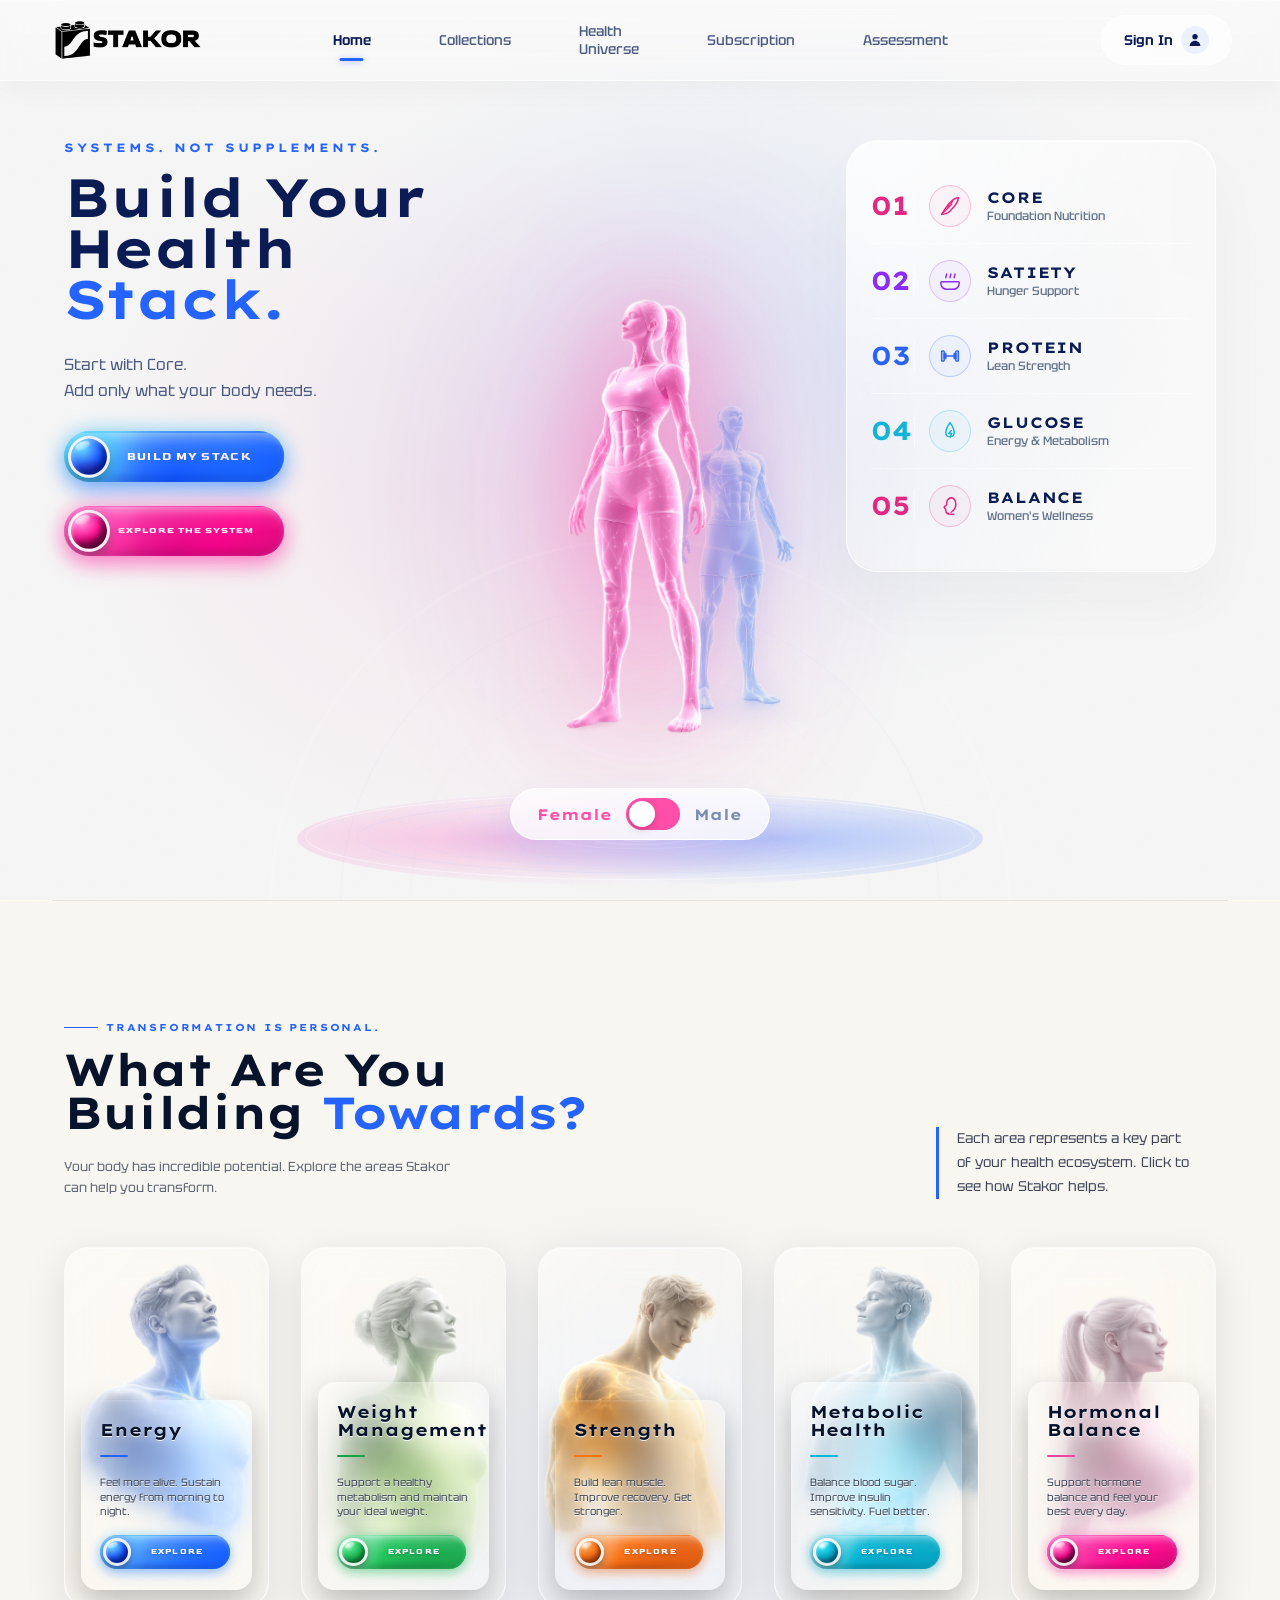
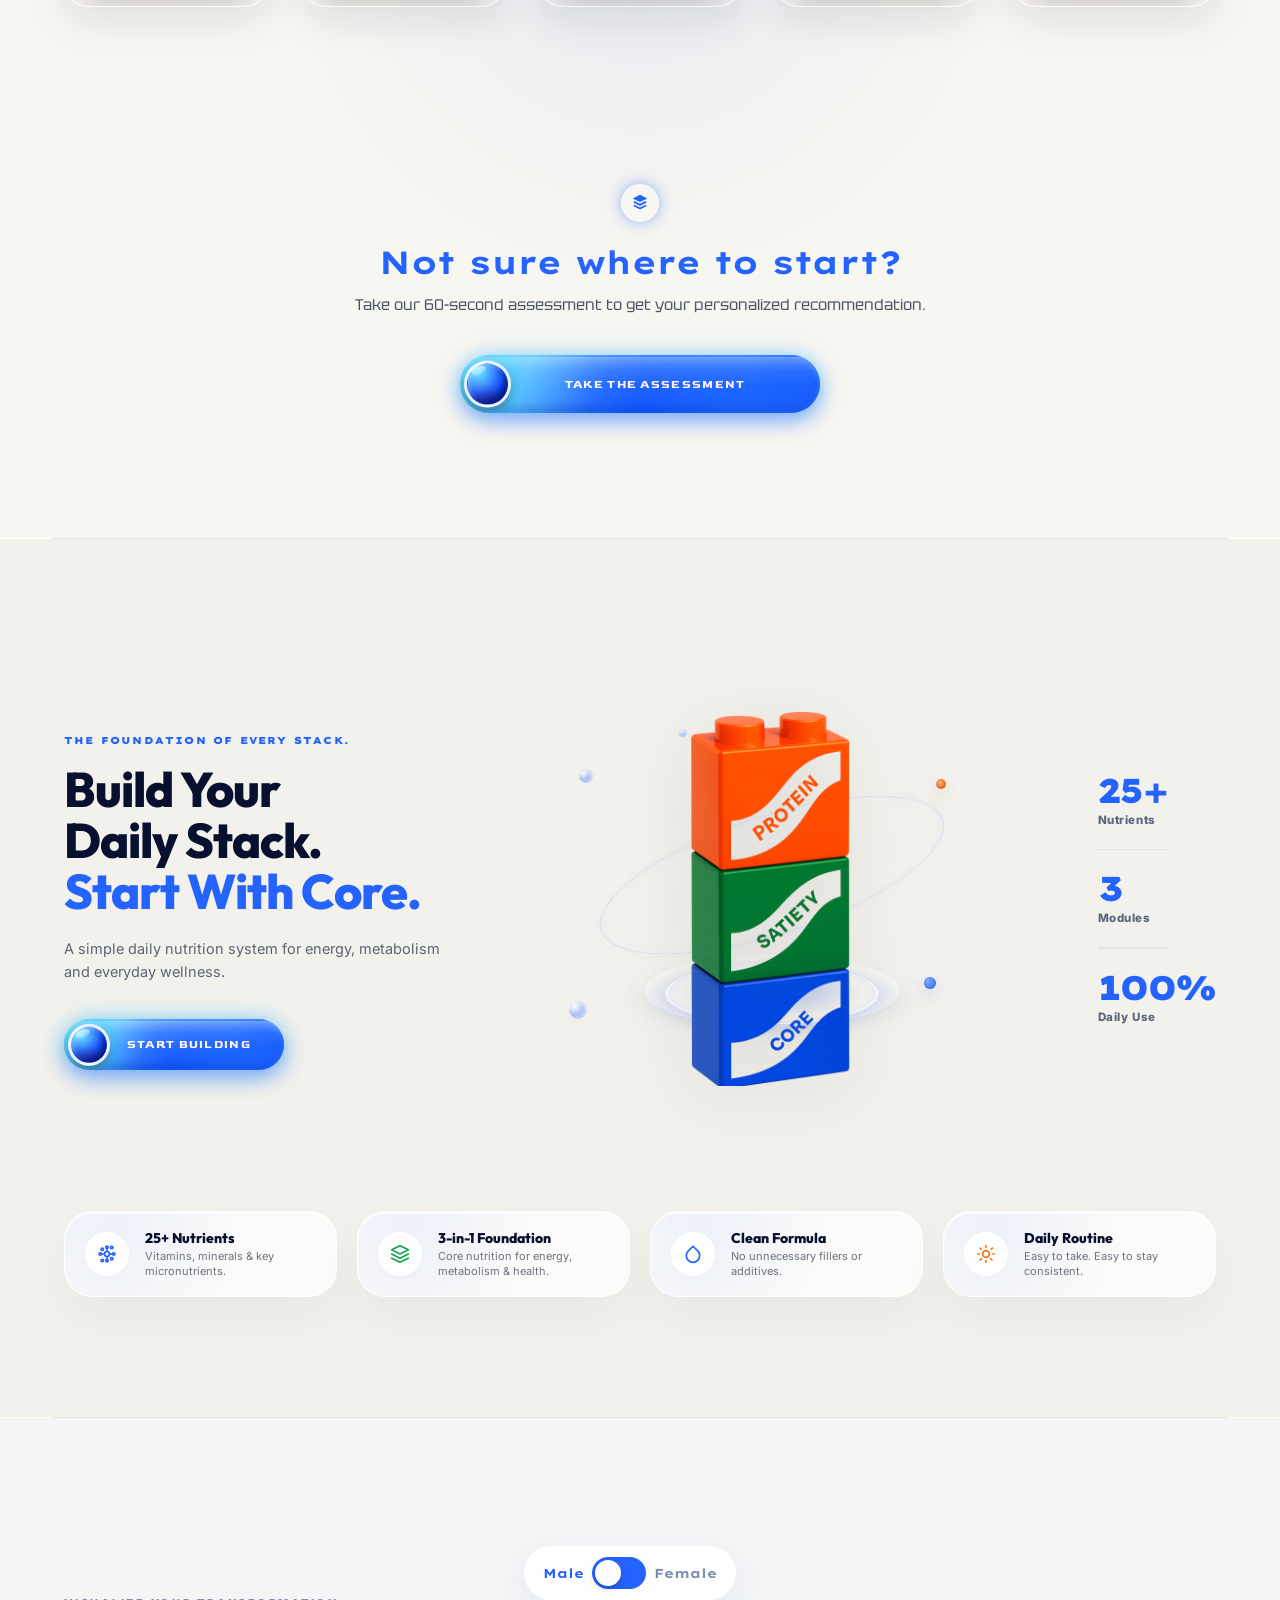
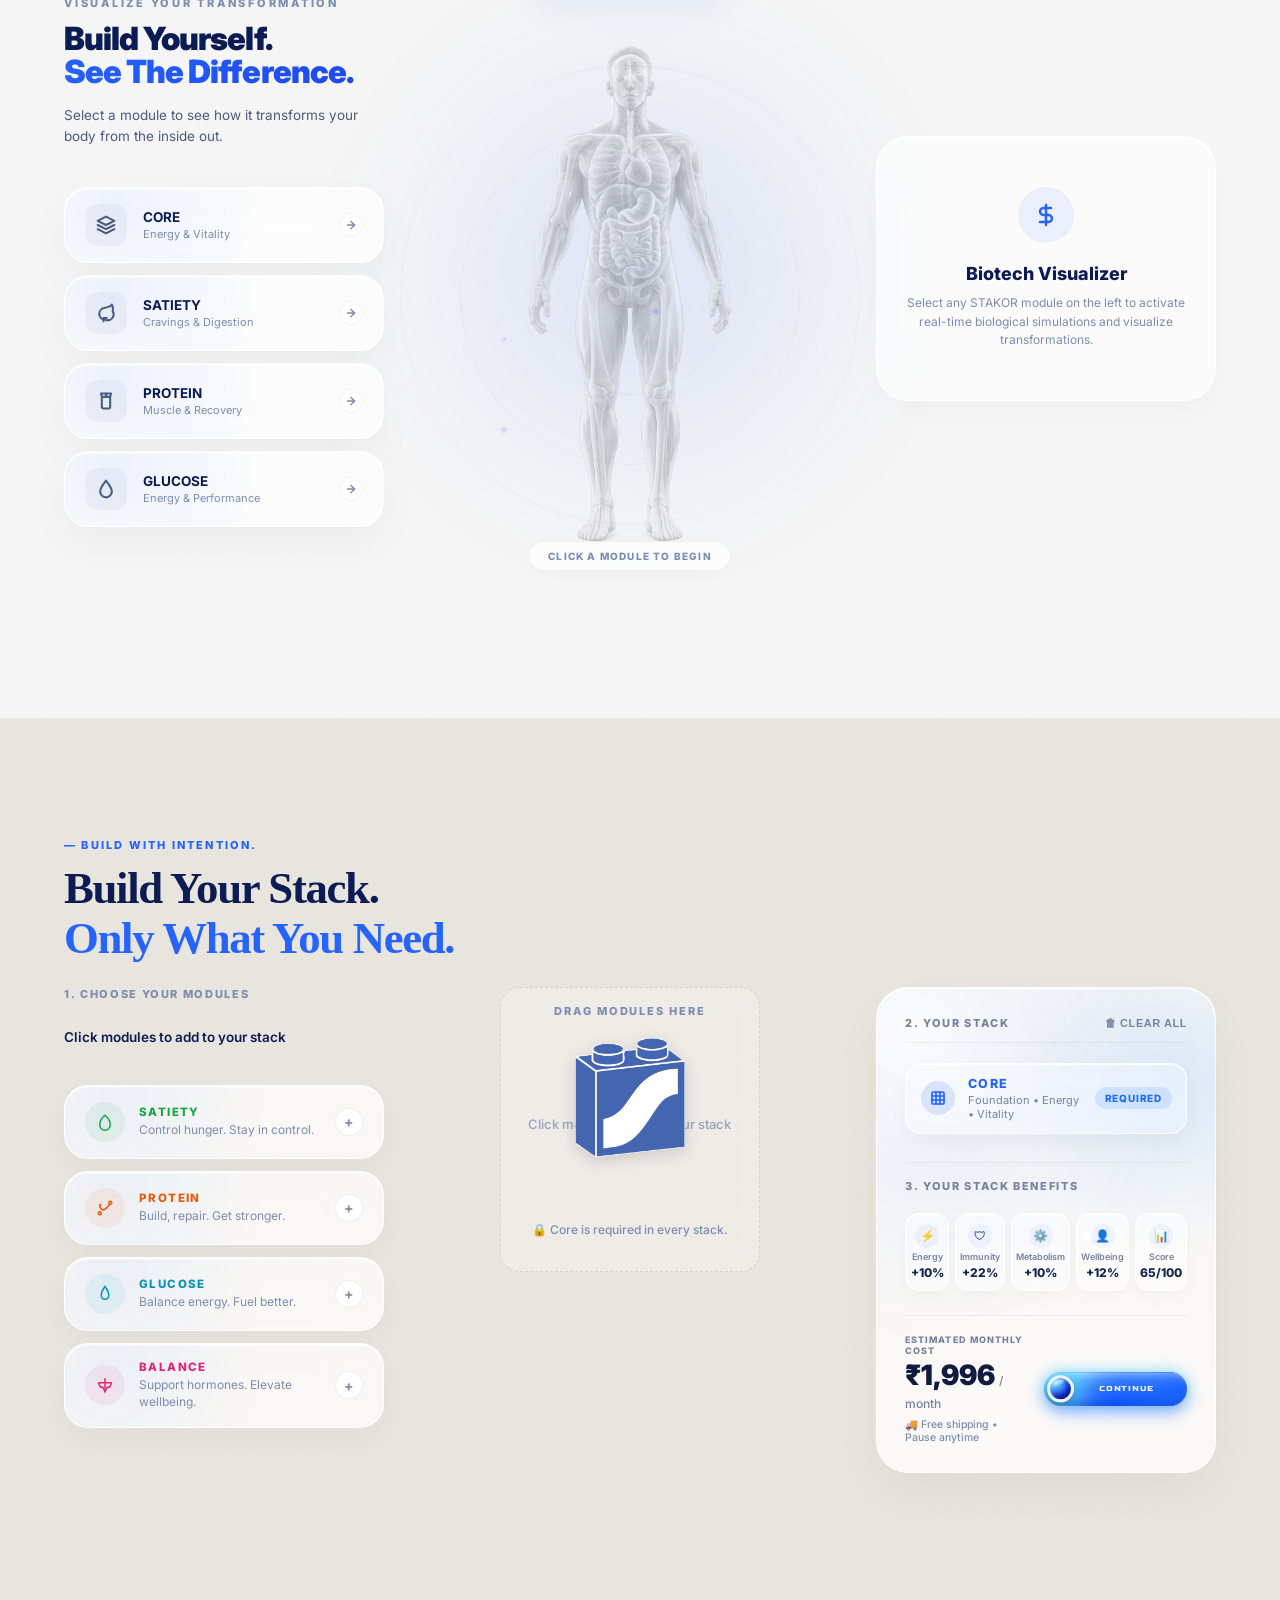
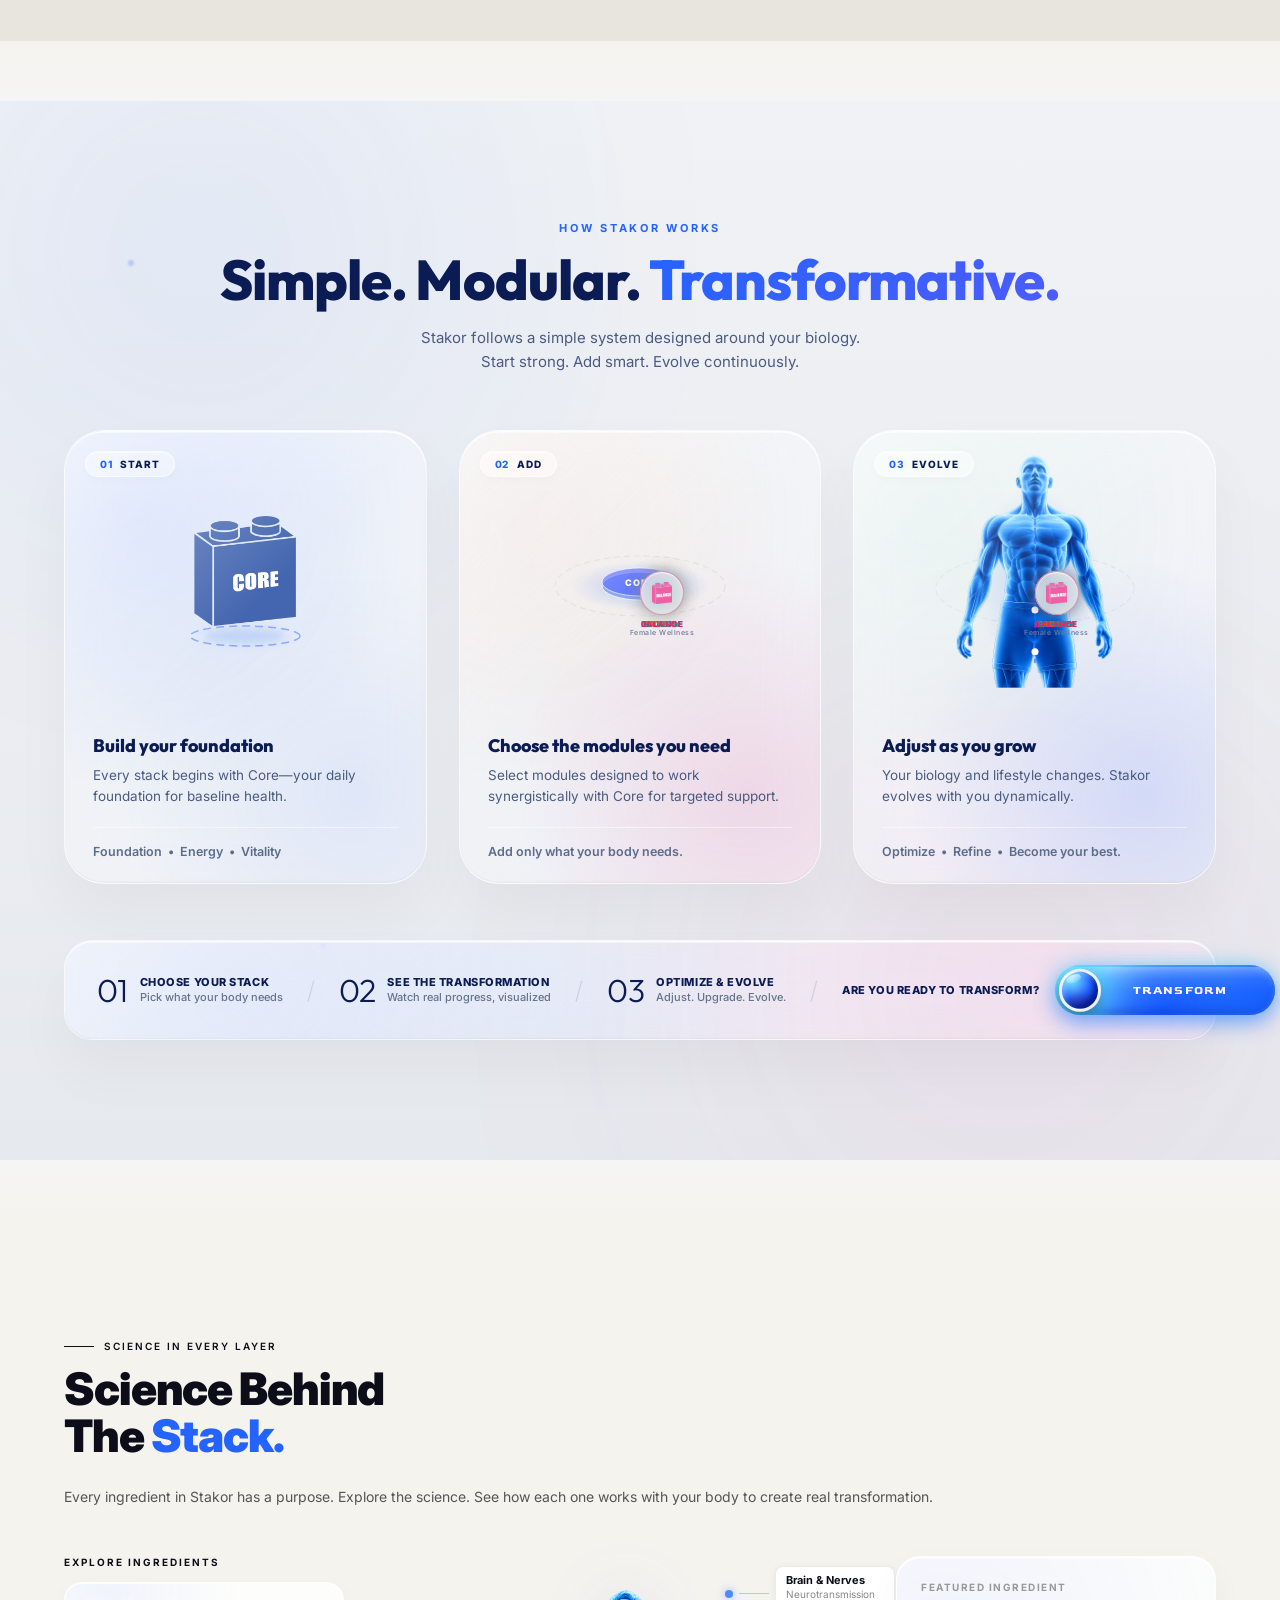
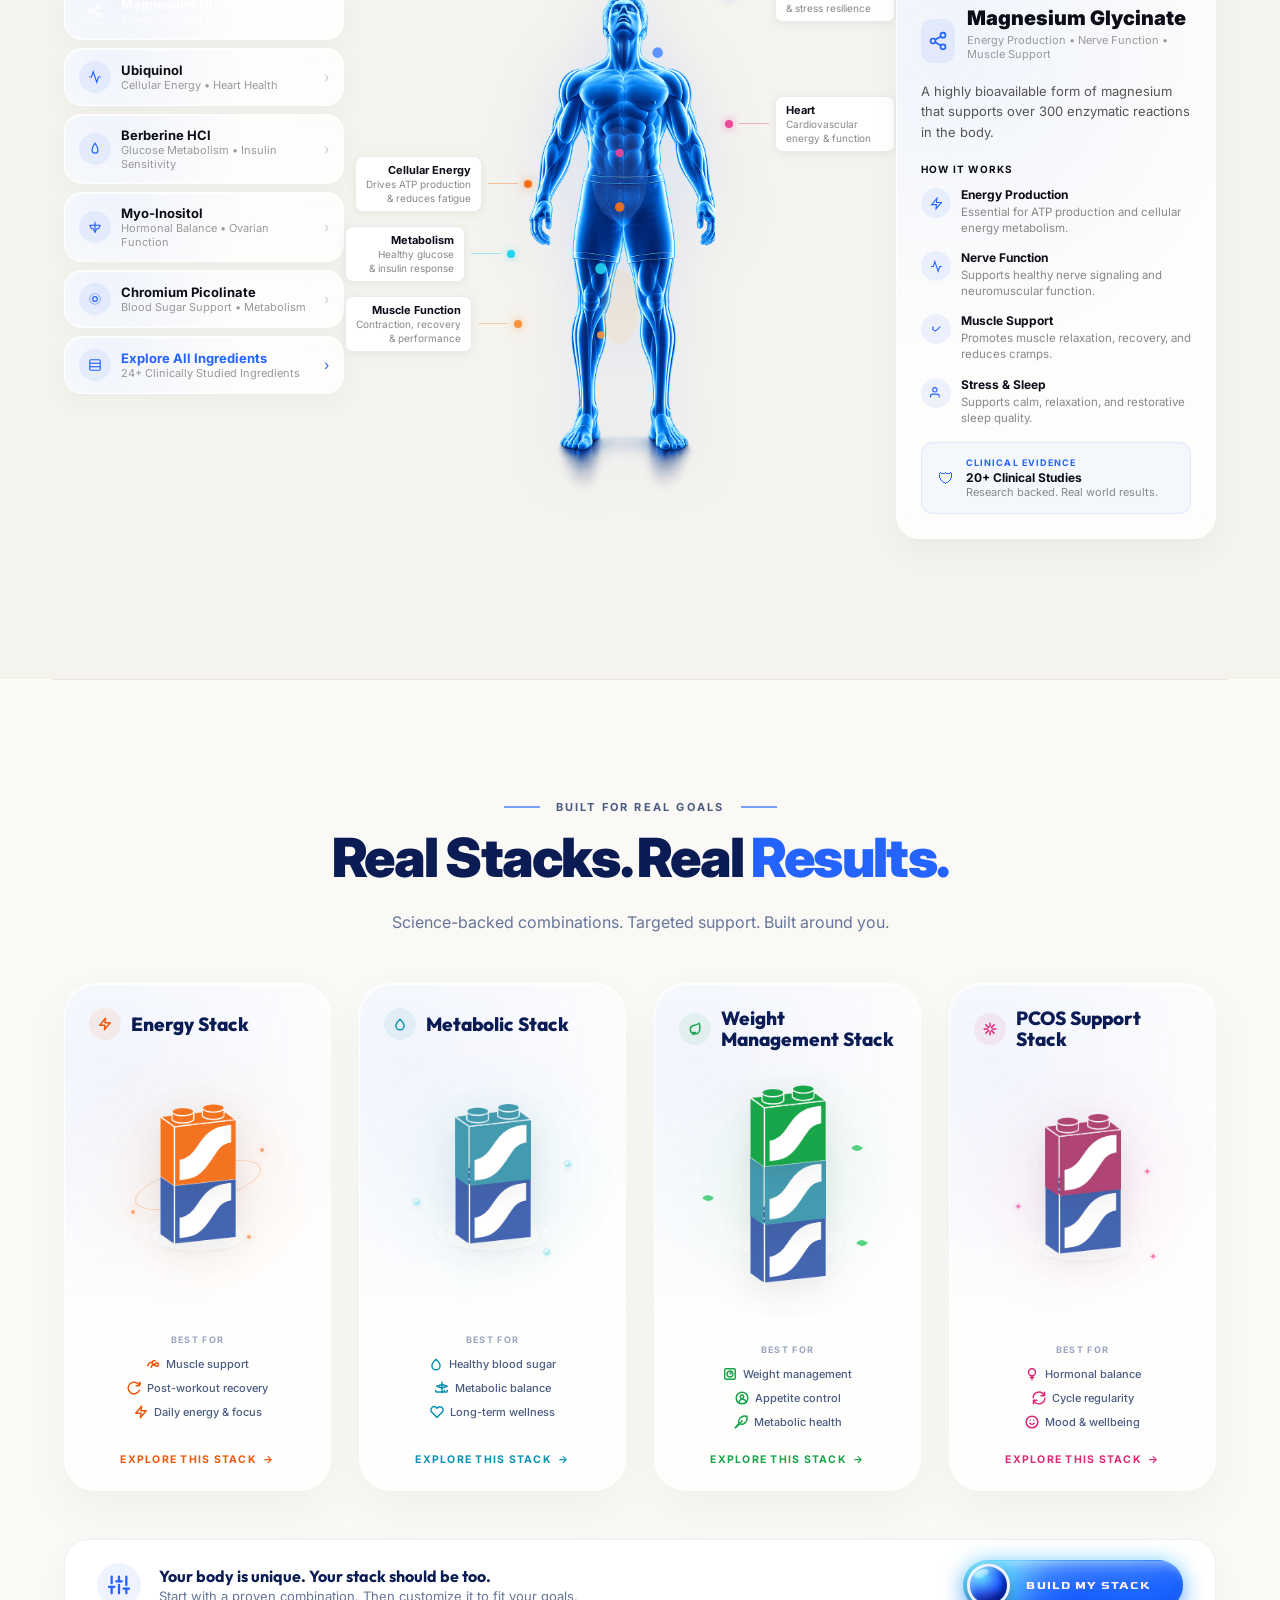
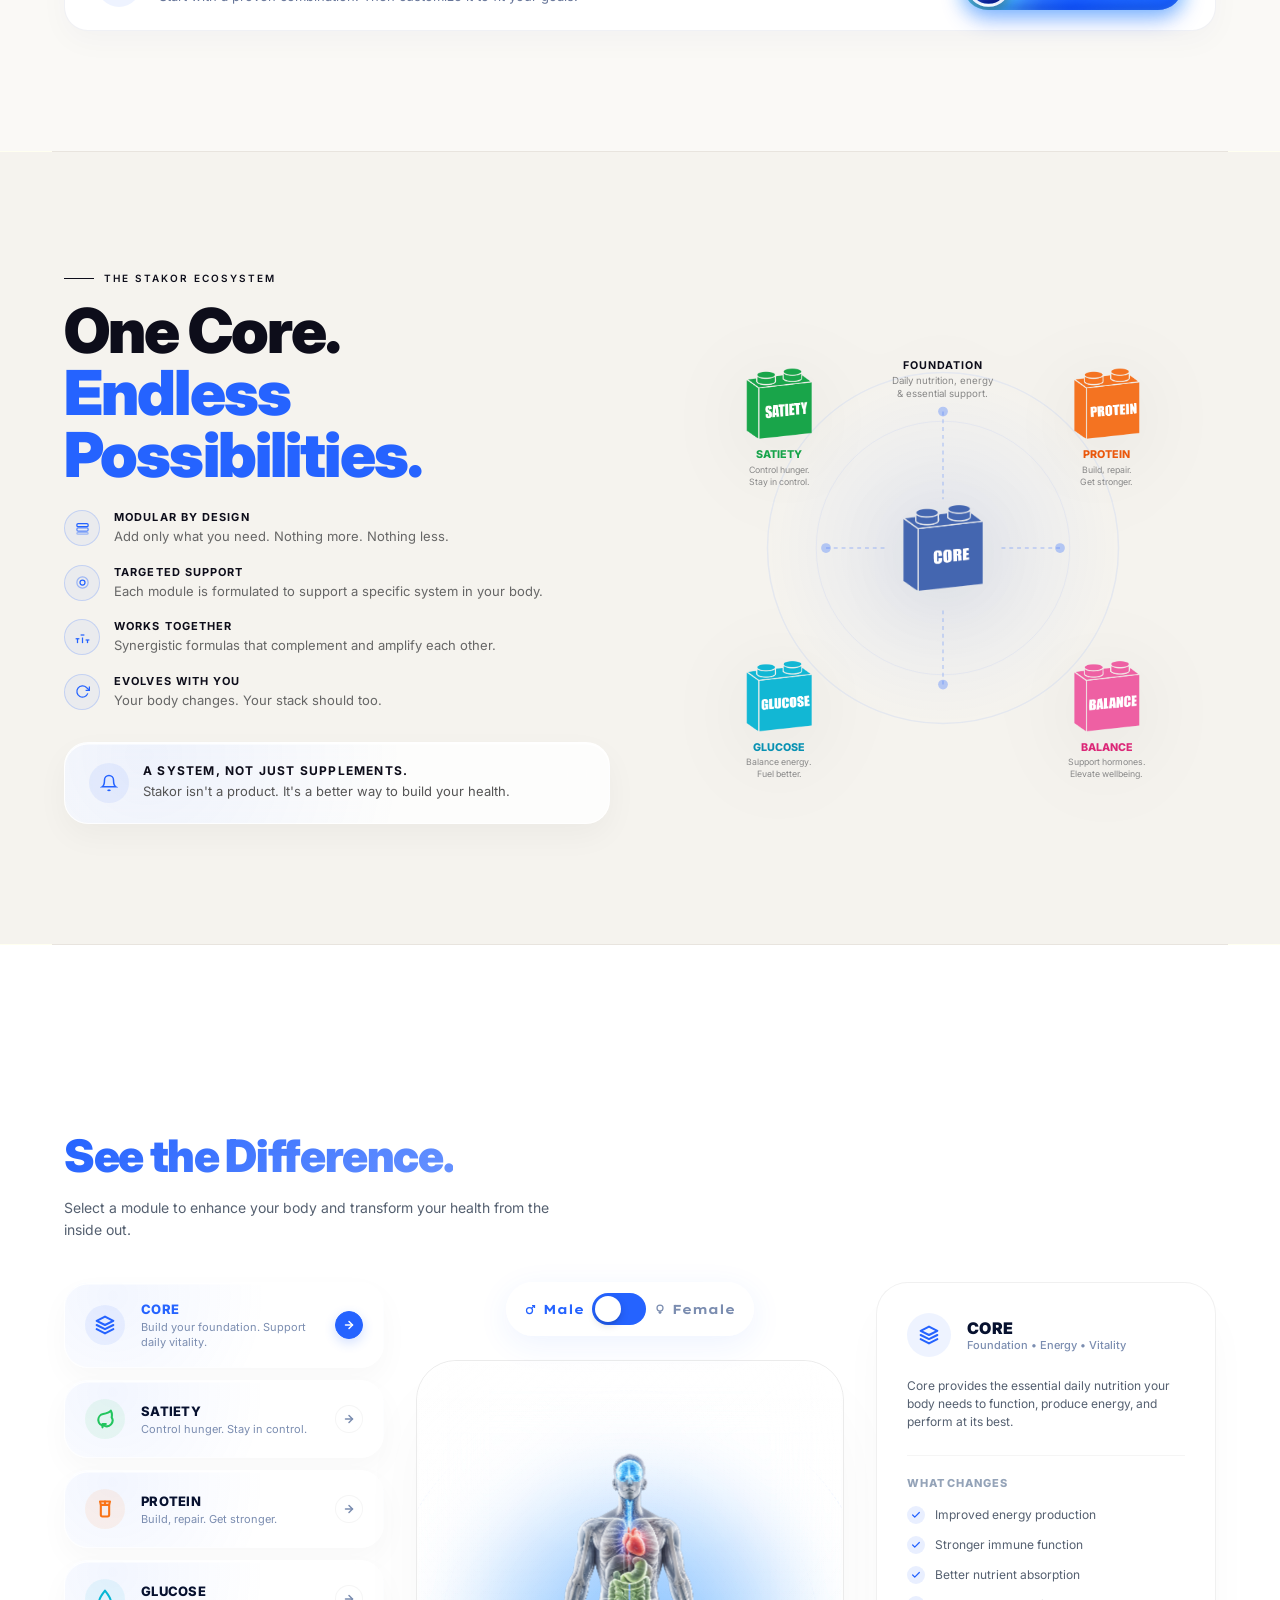
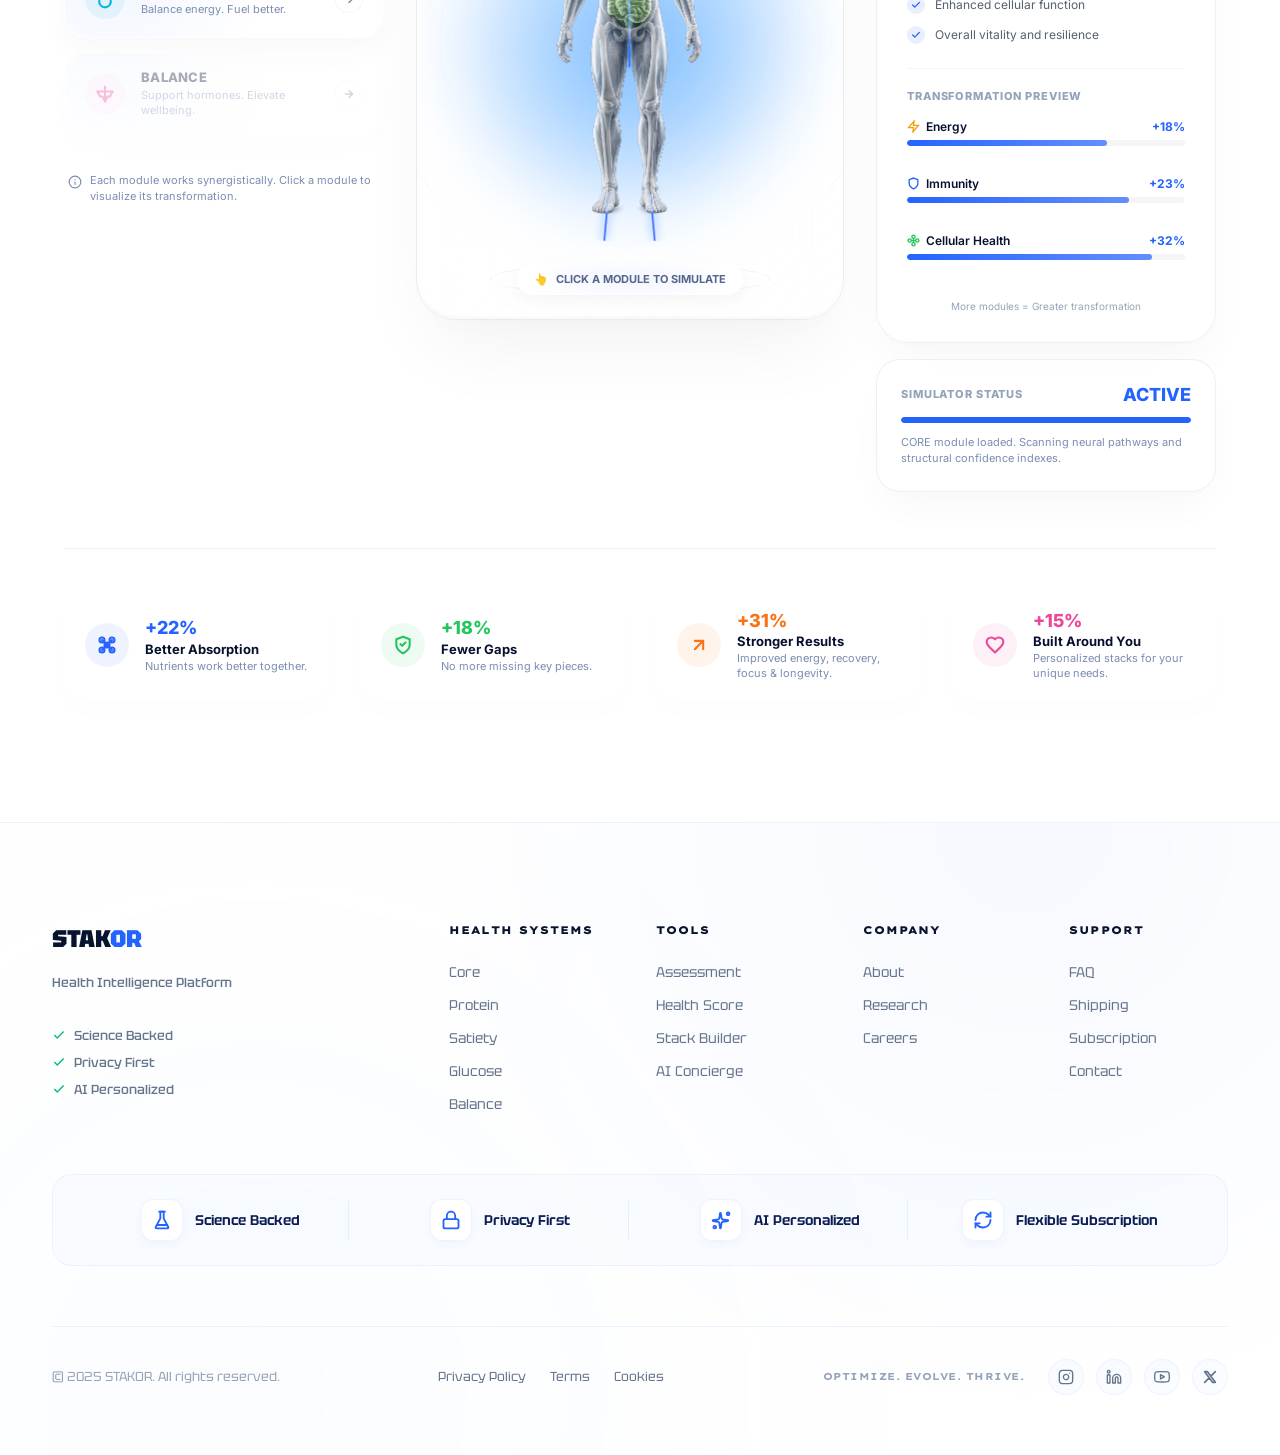
==== commit 9becca90: "feat: Add database-backed sign-in/up authentication, profile dashboard user details, and update navb" ====
--- a/src/main/resources/static/index.html
+++ b/src/main/resources/static/index.html
@@ -125,7 +125,7 @@
       left: 0 !important;
       right: 0 !important;
       z-index: 1000;
-      font-family: 'Inter', sans-serif;
+      font-family: 'Tektur', sans-serif;
       box-shadow:
         0 1px 0 rgba(255, 255, 255, 0.35) inset,
         0 8px 30px rgba(8, 20, 46, 0.03);
@@ -188,7 +188,7 @@
     }
 
     .nav-links a {
-      font-family: 'Inter', sans-serif !important;
+      font-family: 'Tektur', sans-serif !important;
       font-size: 14px;
       font-weight: 500;
       color: #4b5b80;
@@ -242,7 +242,7 @@
       -webkit-backdrop-filter: blur(20px);
       border: 1px solid rgba(255, 255, 255, 0.7);
       color: #0b1b53;
-      font-family: 'Inter', sans-serif !important;
+      font-family: 'Tektur', sans-serif !important;
       font-size: 14px;
       font-weight: 600;
       padding: 10px 22px;
@@ -9290,9 +9290,24 @@
       <li><a href="/subscribe">Subscription</a></li>
       <li><a href="/assessment">Assessment</a></li>
     </ul>
-    <button class="nav-cta" type="button" onclick="window.location.href='/login'">
+    <!-- Logged-out state: Sign In button -->
+    <button class="nav-cta" id="nav-signin-btn" type="button" onclick="window.location.href='/login'" style="display:flex">
       Sign In
-      <span class="nav-cta-icon">👤</span>
+      <span class="nav-cta-icon">
+        <svg width="16" height="16" viewBox="0 0 24 24" fill="currentColor" xmlns="http://www.w3.org/2000/svg">
+          <circle cx="12" cy="7" r="4"/>
+          <path d="M4 21c0-4.418 3.582-8 8-8s8 3.582 8 8"/>
+        </svg>
+      </span>
+    </button>
+    <!-- Logged-in state: profile icon only -->
+    <button class="nav-cta nav-profile-btn" id="nav-profile-btn" type="button" onclick="window.location.href='/profile'" style="display:none" title="Go to Profile">
+      <span class="nav-cta-icon">
+        <svg width="16" height="16" viewBox="0 0 24 24" fill="currentColor" xmlns="http://www.w3.org/2000/svg">
+          <circle cx="12" cy="7" r="4"/>
+          <path d="M4 21c0-4.418 3.582-8 8-8s8 3.582 8 8"/>
+        </svg>
+      </span>
     </button>
     <button class="nav-menu-btn" type="button" aria-label="Toggle menu">
       <svg width="24" height="24" viewBox="0 0 24 24" fill="none" stroke="currentColor" stroke-width="2.5"
@@ -13609,9 +13624,12 @@
 
     /* ====== INIT ====== */
     function initPage() {
-      document.getElementById('c-core').style.borderColor = 'rgba(11, 7, 143, 0.6)';
-      document.getElementById('c-core').style.boxShadow = 'inset 0 1px 1px rgba(255, 255, 255, 0.8), inset 0 20px 20px -15px rgba(255, 255, 255, 0.35), 0 16px 40px rgba(11, 7, 143, 0.25)';
-      document.getElementById('c-core').style.background = 'linear-gradient(135deg, rgba(255, 255, 255, 0.15) 0%, rgba(11, 7, 143, 0.18) 100%)';
+      const cCore = document.getElementById('c-core');
+      if (cCore) {
+        cCore.style.borderColor = 'rgba(11, 7, 143, 0.6)';
+        cCore.style.boxShadow = 'inset 0 1px 1px rgba(255, 255, 255, 0.8), inset 0 20px 20px -15px rgba(255, 255, 255, 0.35), 0 16px 40px rgba(11, 7, 143, 0.25)';
+        cCore.style.background = 'linear-gradient(135deg, rgba(255, 255, 255, 0.15) 0%, rgba(11, 7, 143, 0.18) 100%)';
+      }
       switchGender('female');
       updateSection5UI();
 
@@ -14105,9 +14123,12 @@
         });
 
         // Hide/Show Navbar on Scroll
-        let lastScrollY = window.pageYOffset || document.documentElement.scrollTop;
-        window.addEventListener('scroll', () => {
-          const currentScrollY = window.pageYOffset || document.documentElement.scrollTop;
+        const mainContent = document.querySelector('.main-content');
+        const scrollTarget = mainContent || window;
+        let lastScrollY = scrollTarget === window ? (window.pageYOffset || document.documentElement.scrollTop) : mainContent.scrollTop;
+        
+        scrollTarget.addEventListener('scroll', () => {
+          const currentScrollY = scrollTarget === window ? (window.pageYOffset || document.documentElement.scrollTop) : mainContent.scrollTop;
           if (nav.classList.contains('nav-open')) return;
           
           if (currentScrollY <= 100) {
@@ -14131,6 +14152,85 @@
       initNavbar();
     }
   </script>
+
+  <!-- Auth-state navbar toggle -->
+  <script>
+    (function () {
+      function updateNavAuthState() {
+        var isLoggedIn = localStorage.getItem('stakor_logged_in') === 'true';
+        var signinBtn = document.getElementById('nav-signin-btn');
+        var profileBtn = document.getElementById('nav-profile-btn');
+        if (!signinBtn || !profileBtn) return;
+        if (isLoggedIn) {
+          signinBtn.style.display = 'none';
+          profileBtn.style.display = 'flex';
+        } else {
+          signinBtn.style.display = 'flex';
+          profileBtn.style.display = 'none';
+        }
+      }
+      // Run immediately if DOM ready, else wait
+      if (document.readyState === 'loading') {
+        document.addEventListener('DOMContentLoaded', updateNavAuthState);
+      } else {
+        updateNavAuthState();
+      }
+    })();
+  </script>
+
+  <style>
+    /* Profile-only nav button (logged-in state) */
+    .nav-profile-btn {
+      background: rgba(255, 255, 255, .55) !important;
+      backdrop-filter: blur(20px) !important;
+      -webkit-backdrop-filter: blur(20px) !important;
+      border: 1px solid rgba(255, 255, 255, 0.7) !important;
+      padding: 6px !important;
+      border-radius: 100px !important;
+      cursor: pointer !important;
+      transition: all .3s !important;
+      align-items: center !important;
+      justify-content: center !important;
+      gap: 0 !important;
+      min-width: unset !important;
+    }
+    .nav-profile-btn:hover {
+      background: rgba(255, 255, 255, .8) !important;
+      box-shadow: 0 4px 20px rgba(37, 99, 255, .15) !important;
+      border-color: rgba(37, 99, 255, 0.3) !important;
+    }
+    .nav-profile-btn .nav-cta-icon {
+      width: 32px !important;
+      height: 32px !important;
+      margin: 0 !important;
+      background: rgba(37, 99, 255, 0.1) !important;
+      border-radius: 50% !important;
+      font-size: 15px !important;
+      transition: all 0.3s ease !important;
+    }
+    .nav-profile-btn:hover .nav-cta-icon {
+      background: #2563ff !important;
+      color: #fff !important;
+    }
+    /* Mobile override for profile btn */
+    @media (max-width: 768px) {
+      .nav-profile-btn {
+        background: transparent !important;
+        border: none !important;
+        padding: 0 !important;
+        box-shadow: none !important;
+        margin-right: 12px !important;
+      }
+      .nav-profile-btn .nav-cta-icon {
+        width: 38px !important;
+        height: 38px !important;
+        background: rgba(37, 99, 255, 0.08) !important;
+        border: 1px solid rgba(37, 99, 255, 0.12) !important;
+        font-size: 16px !important;
+      }
+    }
+  </style>
+
 </body>
 
 </html>
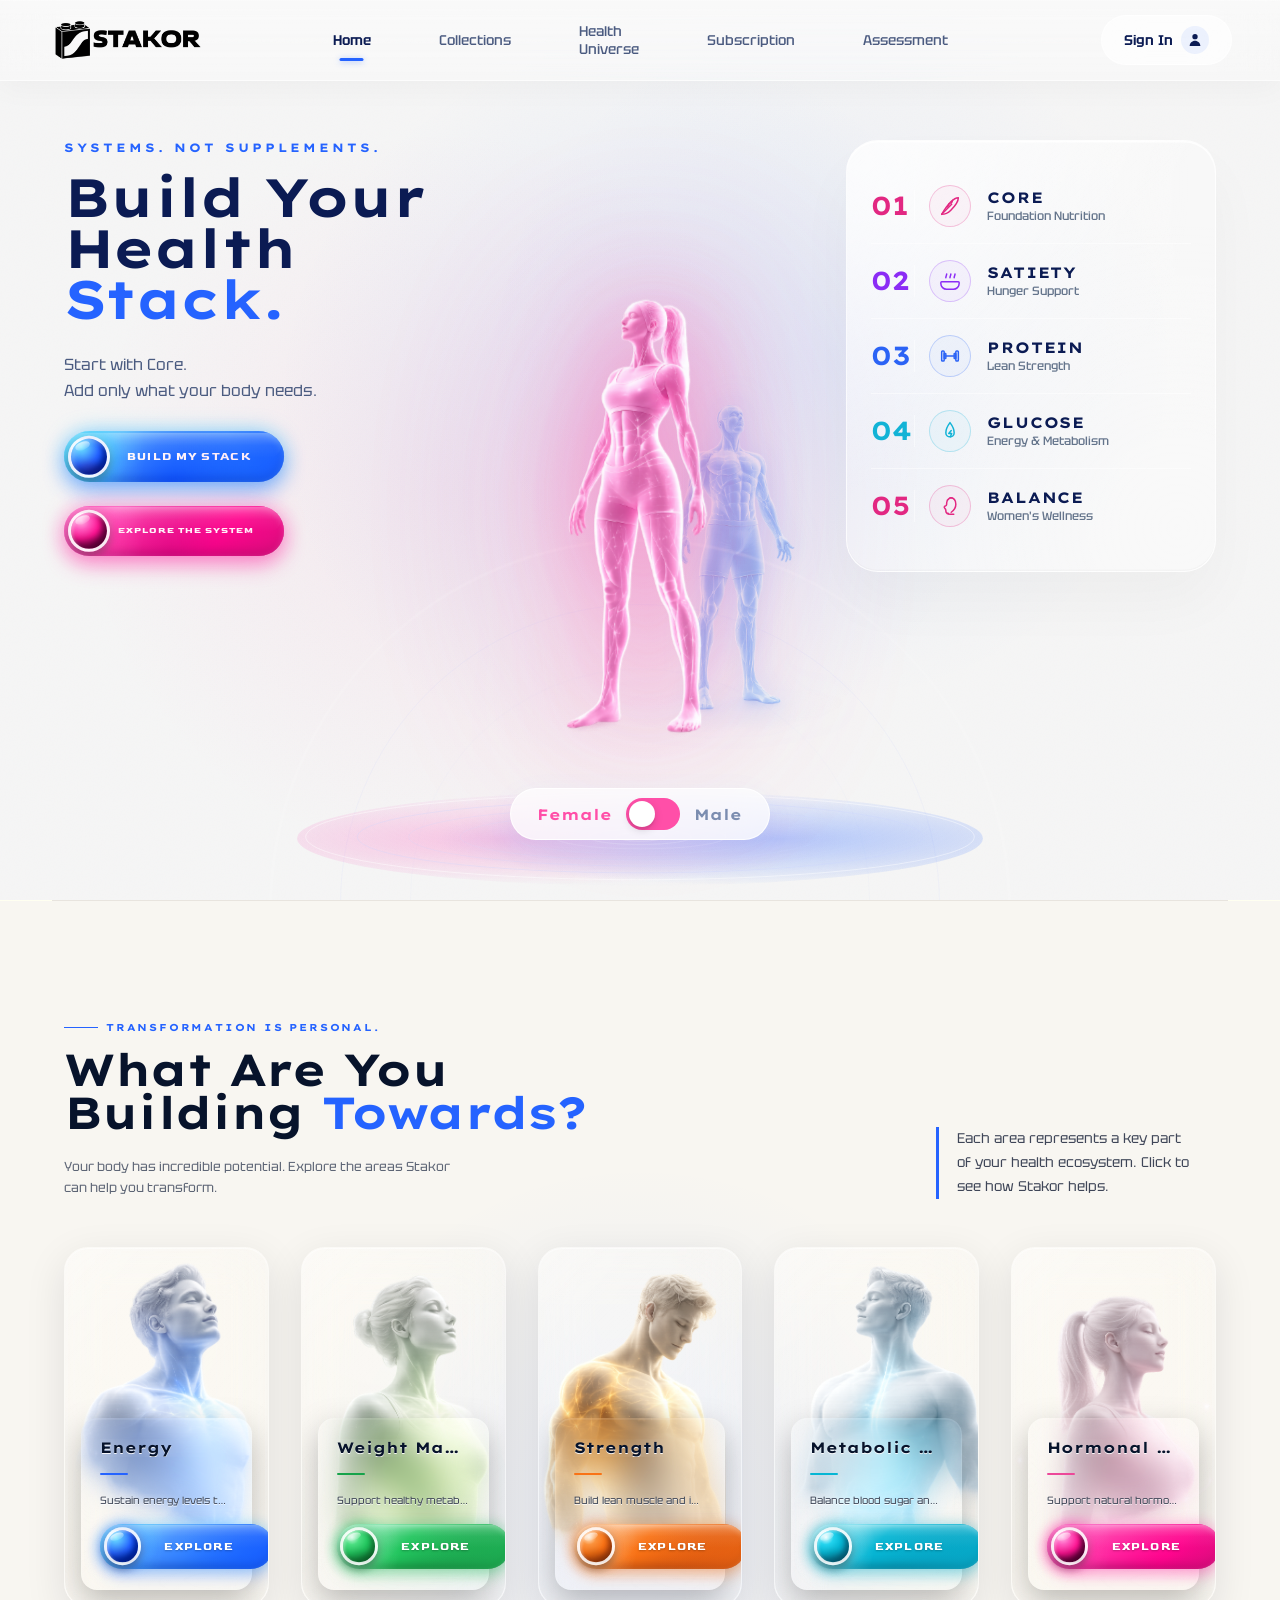
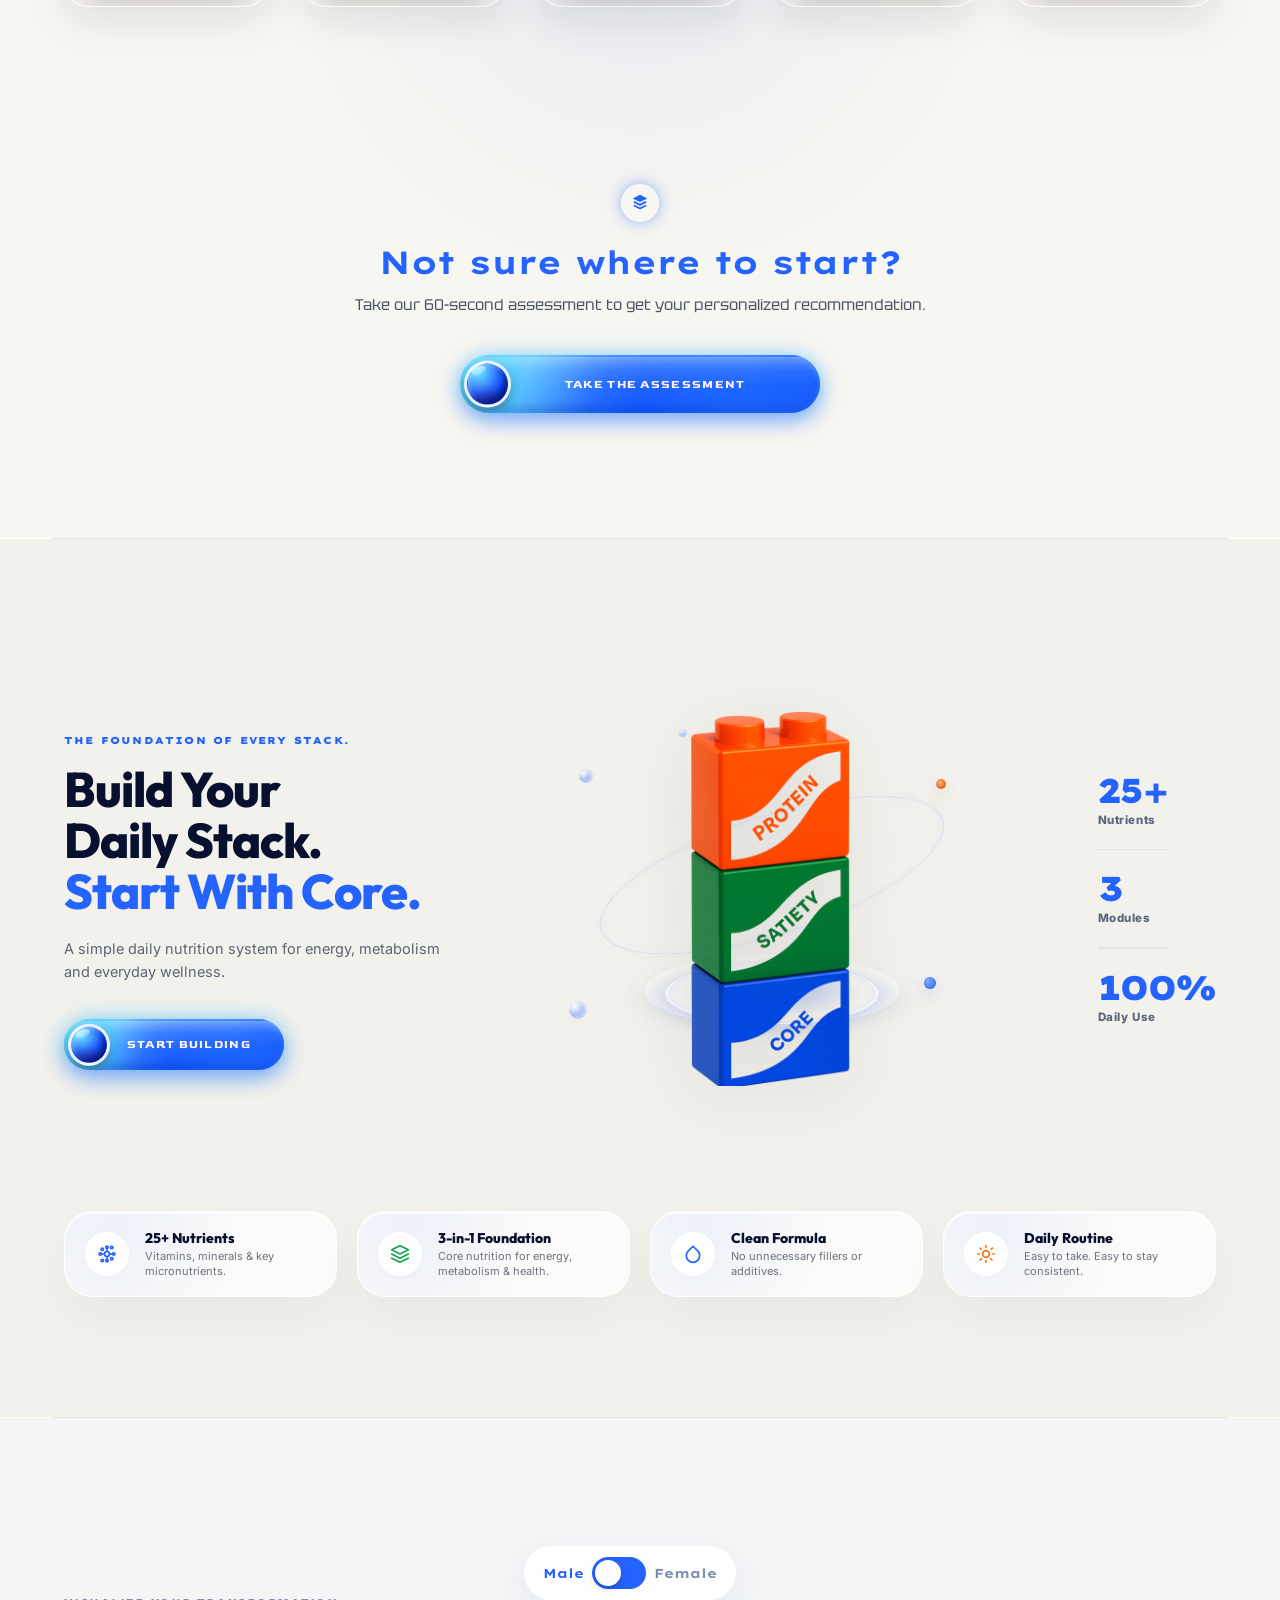
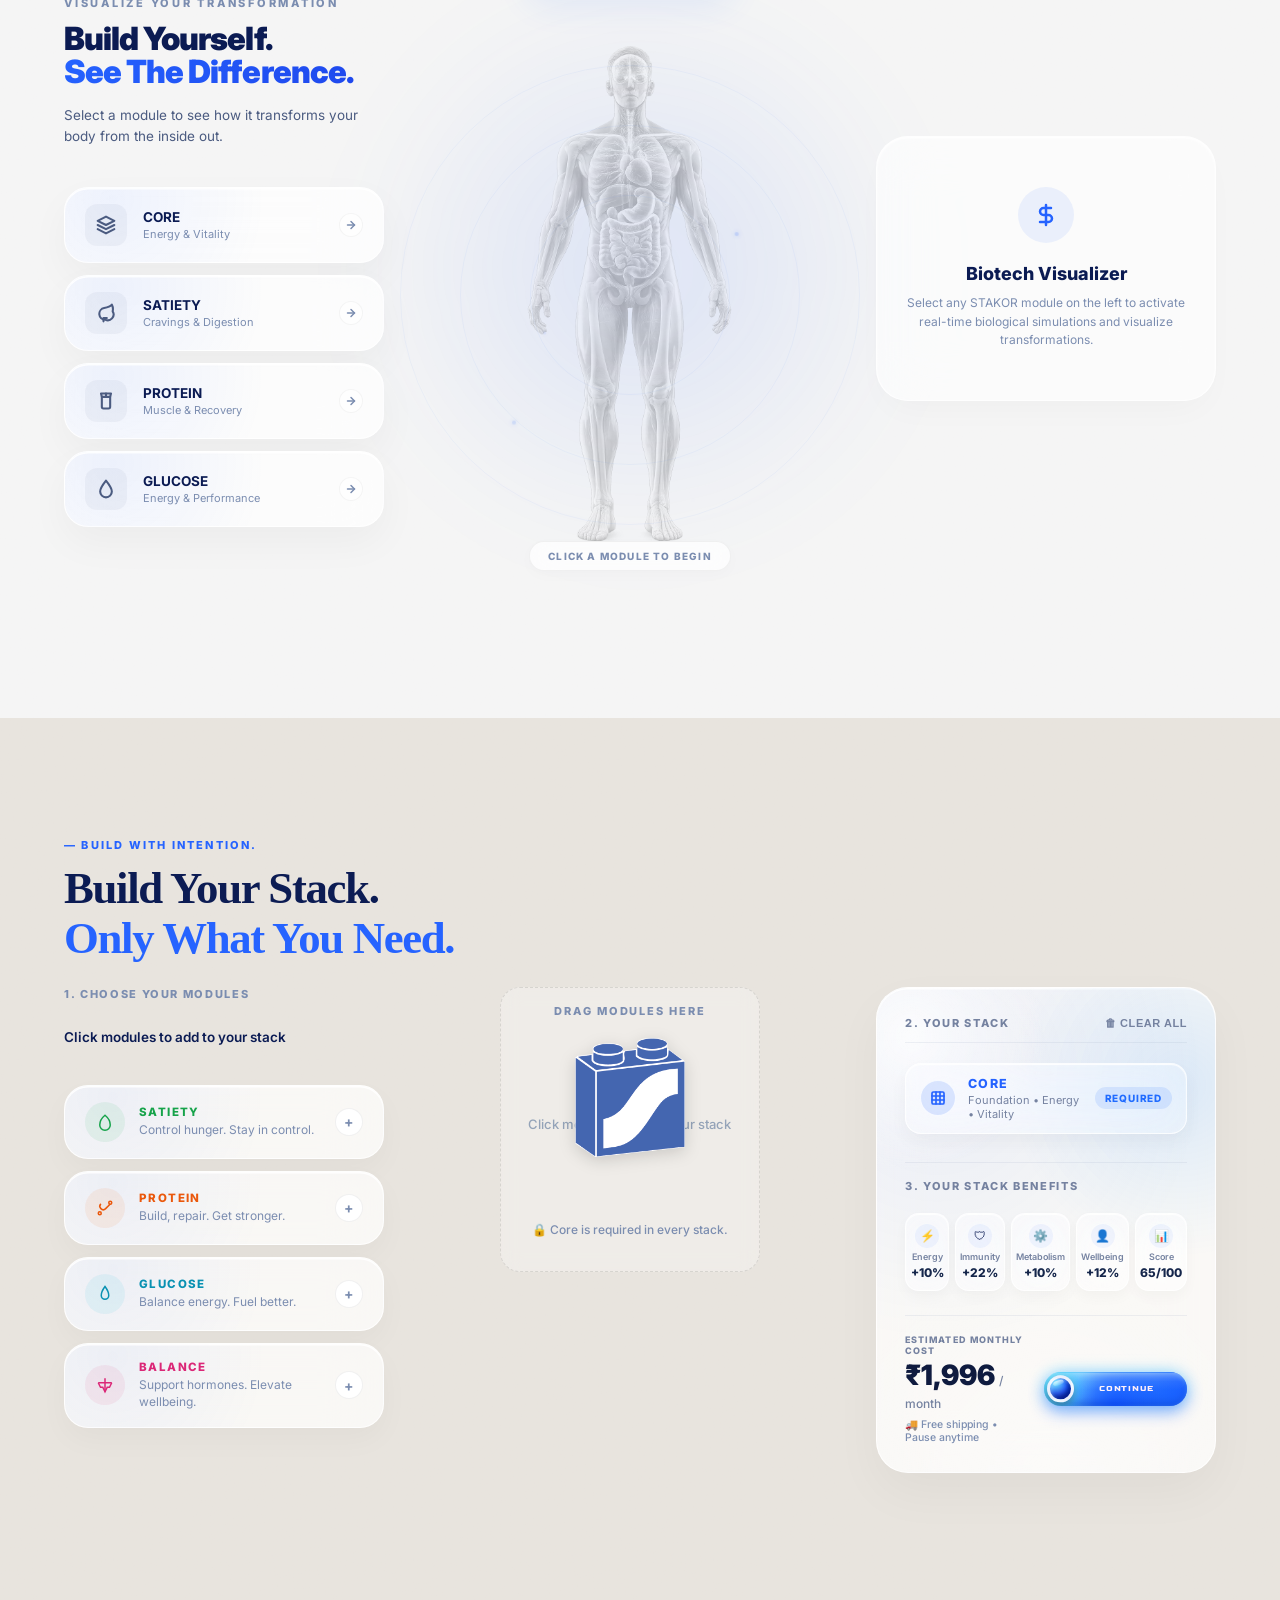
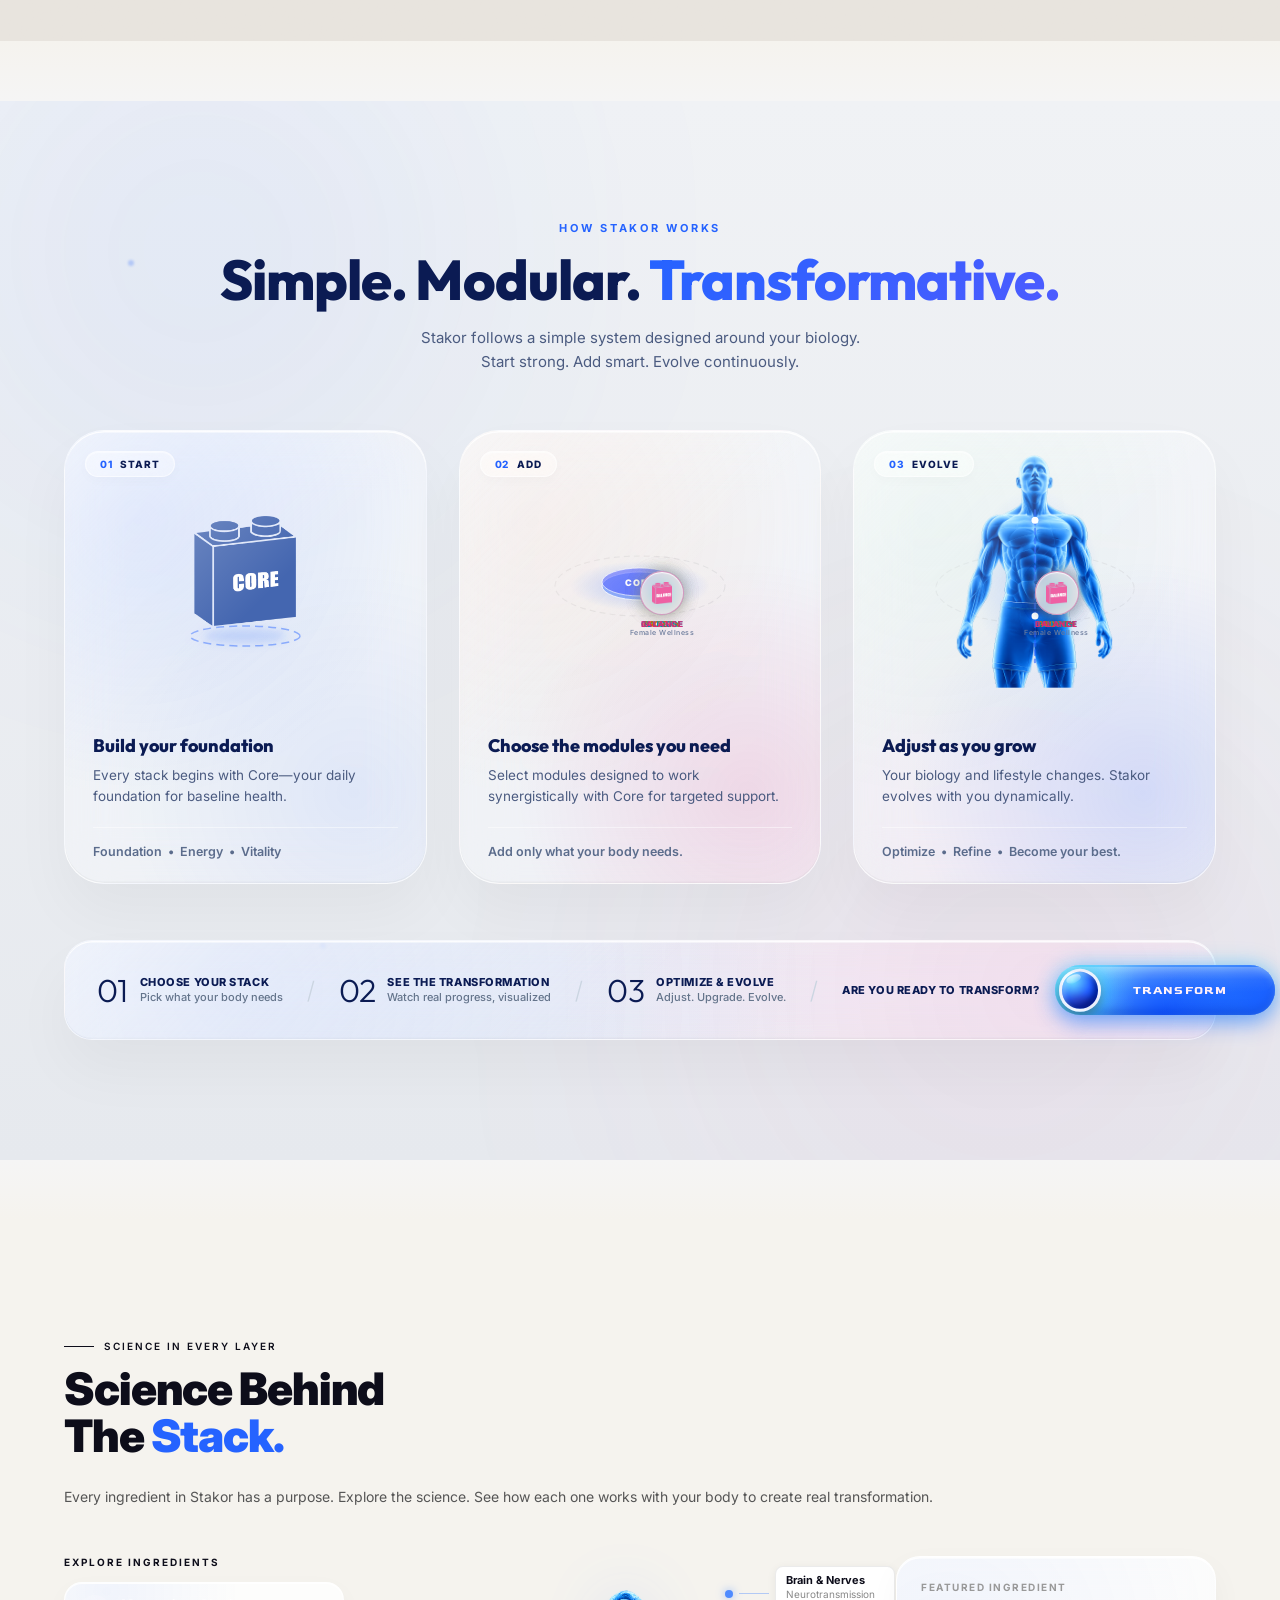
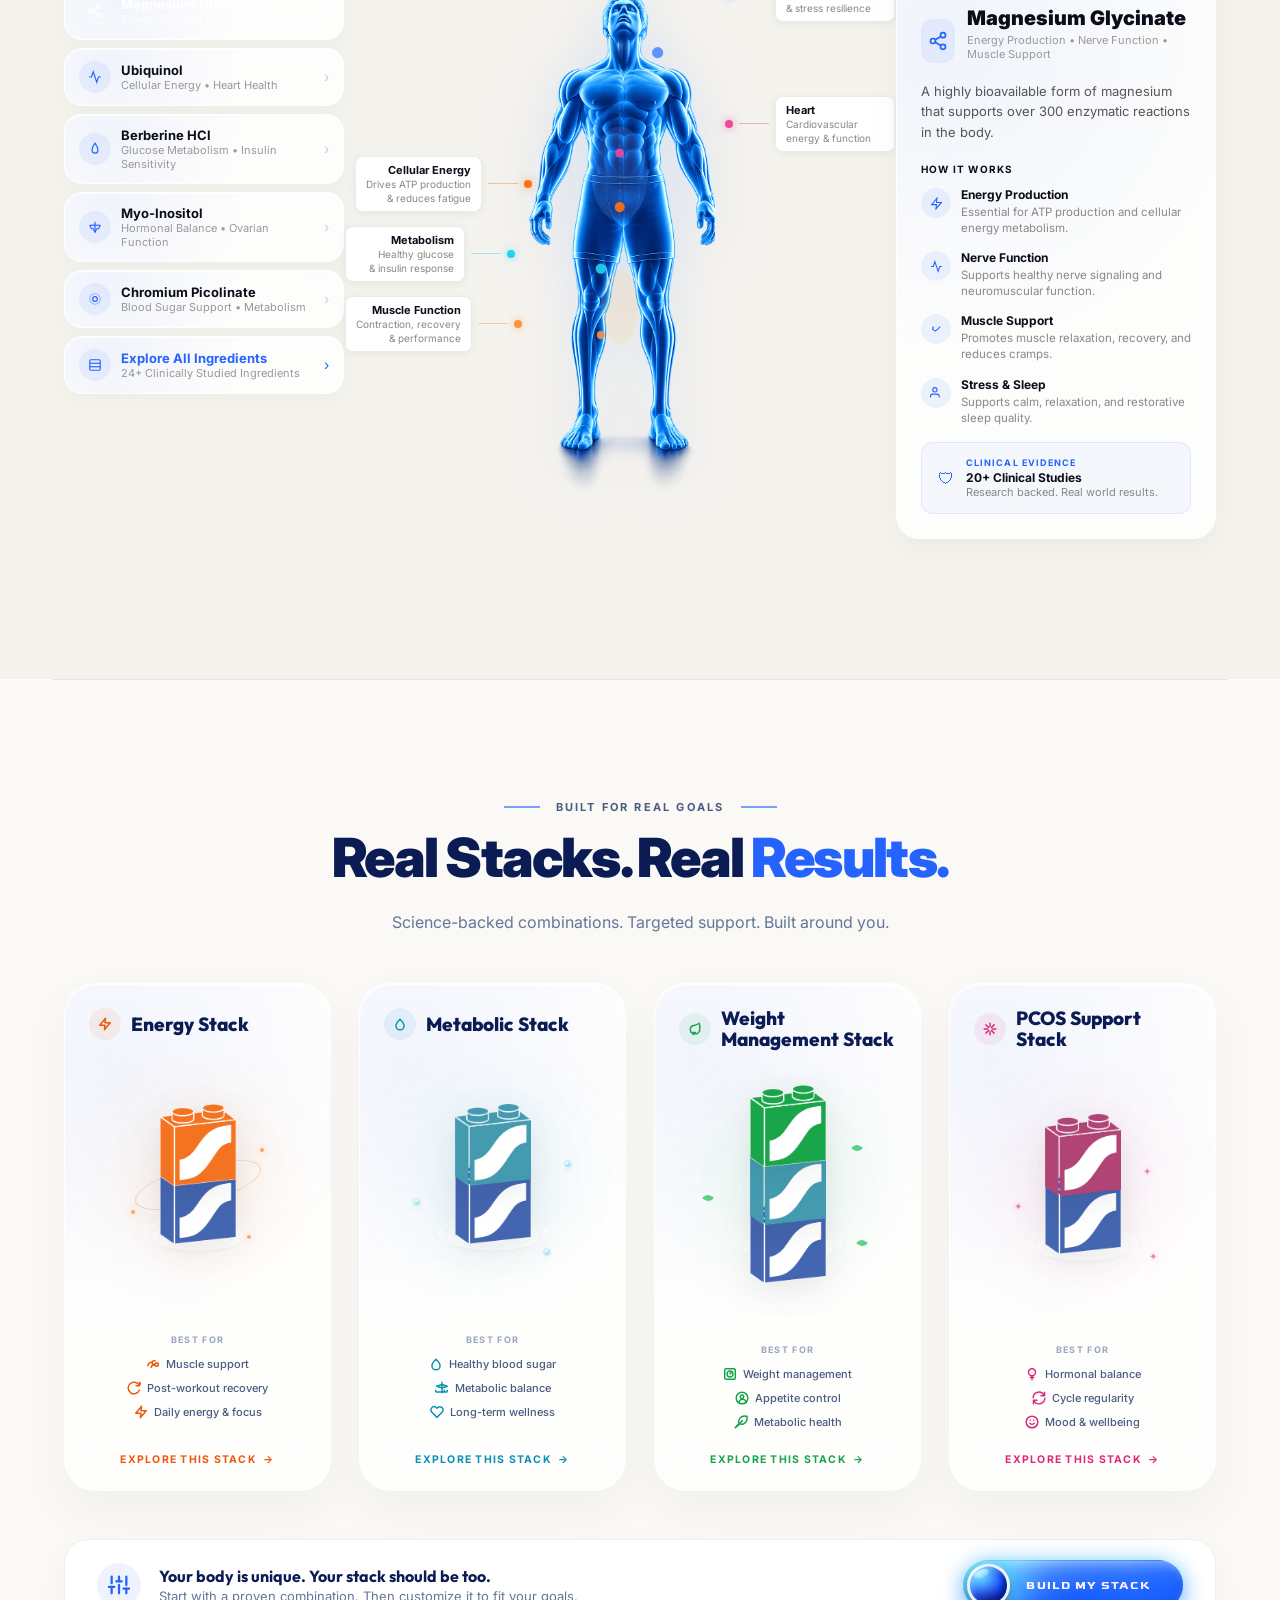
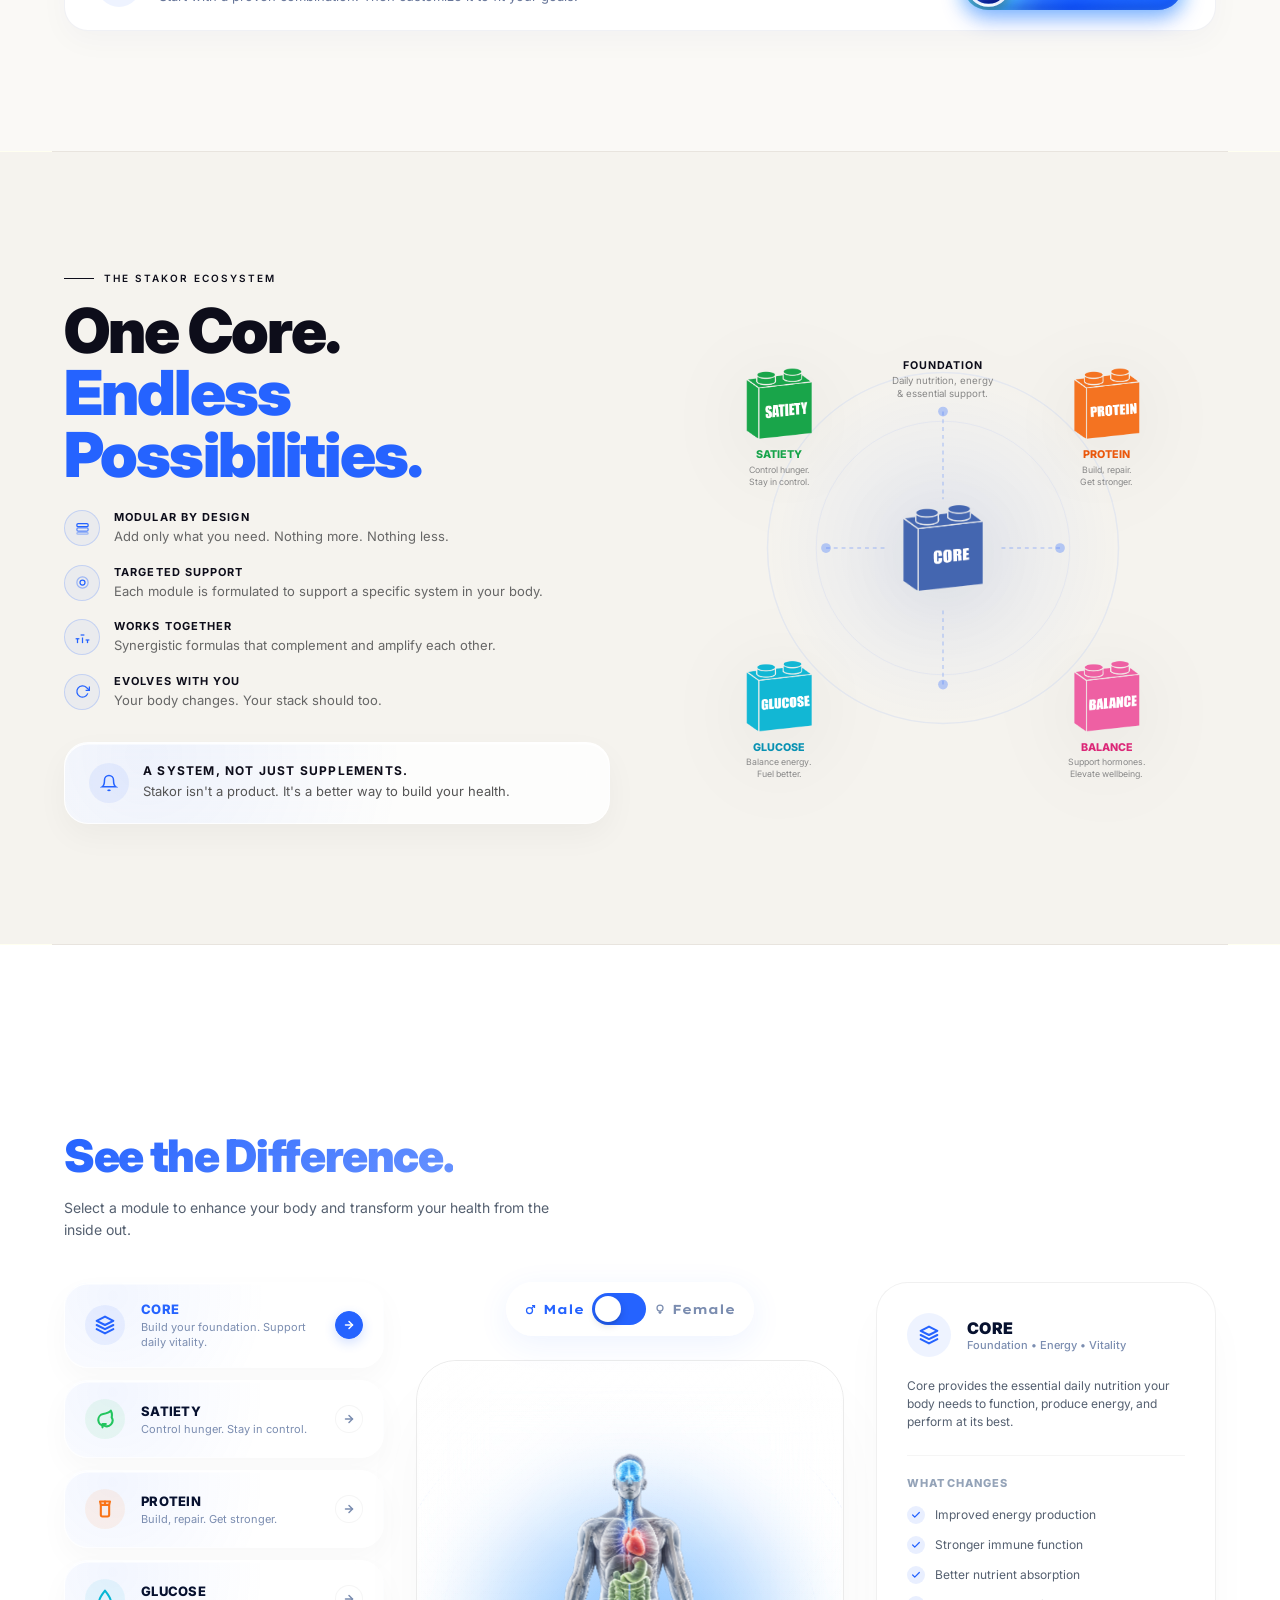
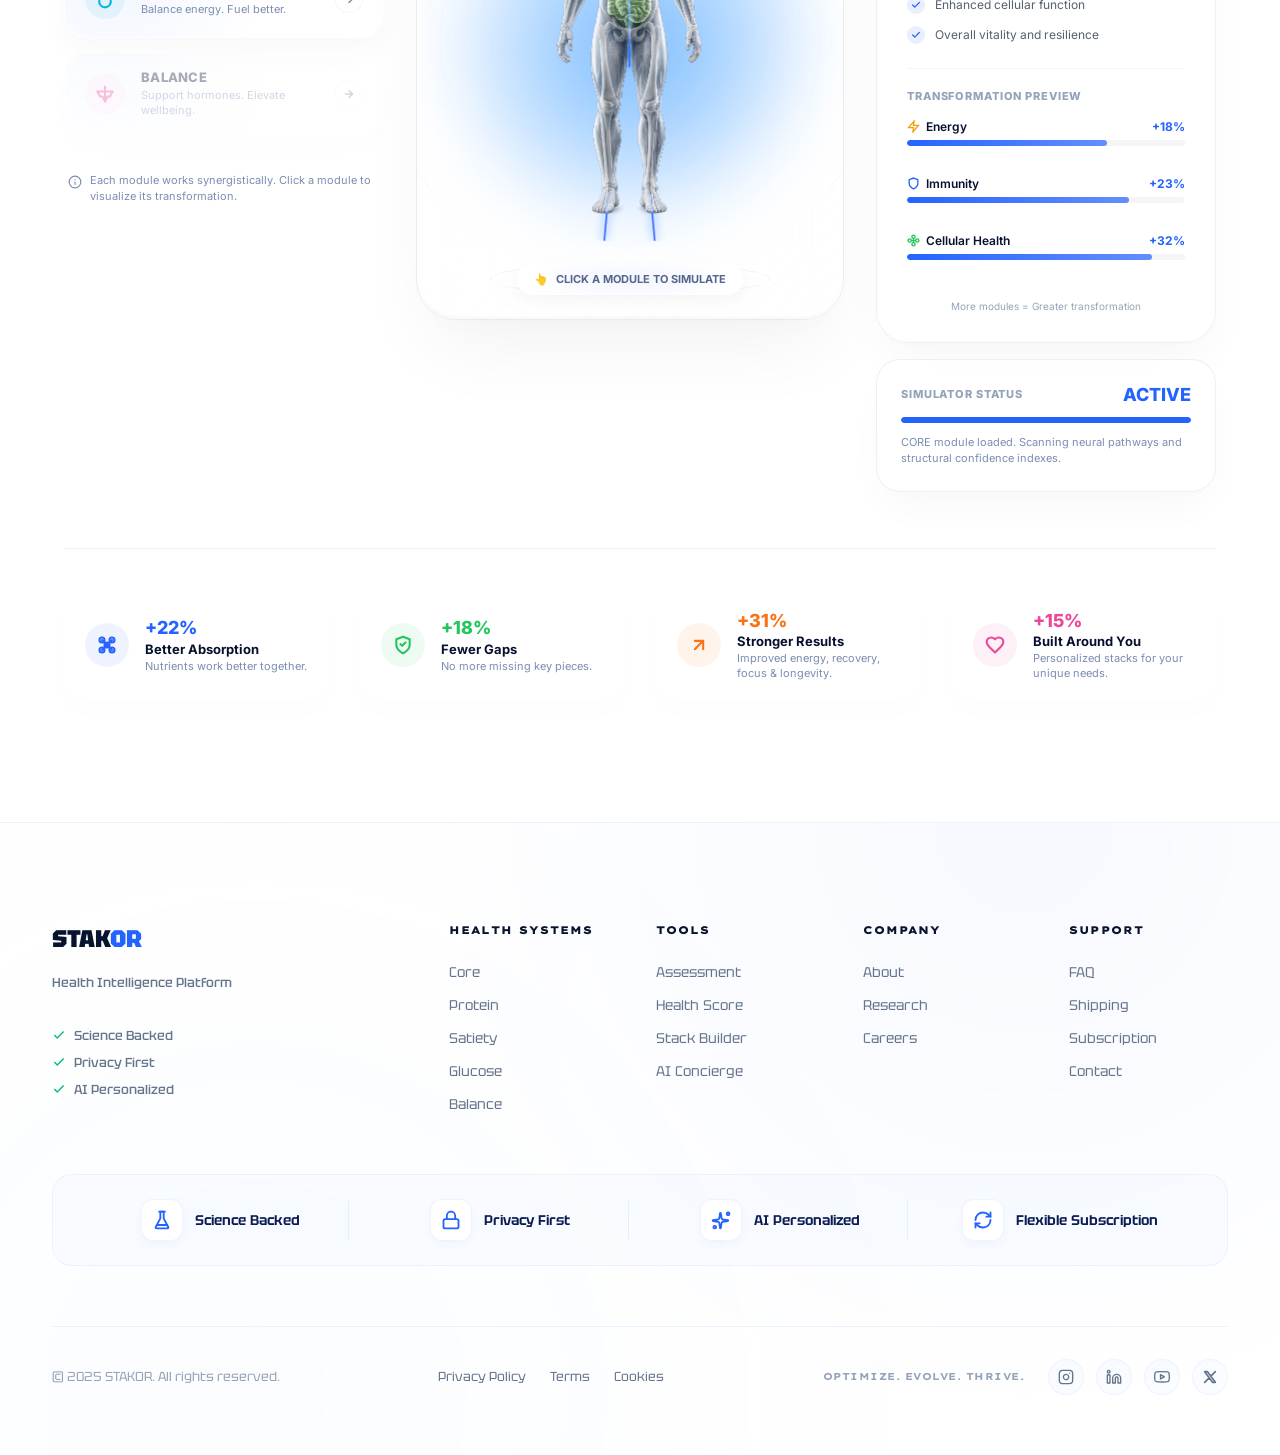
==== commit 95e7ec5d: "fix: Update Section 2 card titles and descriptions to remain strictly on a single line" ====
--- a/src/main/resources/static/index.html
+++ b/src/main/resources/static/index.html
@@ -511,7 +511,7 @@
         display: none;
       }
       .nav-cta {
-        display: flex !important;
+        display: flex;
         font-size: 0 !important; /* Hide text node "Sign In" */
         background: transparent !important;
         border: none !important;
@@ -2829,16 +2829,19 @@
     }
 
     .s2card-name {
-      font-size: 17px;
+      font-size: 15px;
       font-weight: 900;
       /* Dark near-black — maximum contrast on the glass */
       color: #07132b;
-      line-height: 1.05;
+      line-height: 1.2;
       margin-bottom: 6px;
       /* White lift-shadow = text appears to float on glass */
       text-shadow:
         0 1px 0 rgba(255, 255, 255, 0.90),
         0 0 12px rgba(255, 255, 255, 0.40);
+      white-space: nowrap;
+      overflow: hidden;
+      text-overflow: ellipsis;
     }
 
     .s2card-divider {
@@ -2859,11 +2862,14 @@
       text-shadow:
         0 1px 0 rgba(255, 255, 255, 0.80),
         0 0 8px rgba(255, 255, 255, 0.25);
+      white-space: nowrap;
+      overflow: hidden;
+      text-overflow: ellipsis;
     }
 
     /* ===== SECTION 2 EXPLORE TOGGLE SWITCHES ===== */
     .s2-explore-toggle {
-      --toggle-size: 12px;
+      --toggle-size: 16px;
       --container-width: 10.8em;
       --container-height: 2.8em;
       --container-radius: 999px;
@@ -3007,11 +3013,13 @@
 
     .s2-explore-toggle-text {
       position: absolute;
-      inset: 0;
+      top: 0;
+      bottom: 0;
+      left: 2.35em;
+      right: 0;
       display: flex;
       align-items: center;
       justify-content: center;
-      padding-left: 3.0em;
 
       font-family: 'Goldman', sans-serif !important;
       font-size: 0.68em;
@@ -3140,15 +3148,15 @@
     }
 
     /* Checked State behavior overrides */
-    .s2-explore-toggle-checkbox:checked + .s2-explore-toggle-bg .s2-explore-toggle-handle {
+    .s2-explore-toggle-checkbox:checked ~ .s2-explore-toggle-handle {
       left: calc(100% - var(--knob-size) - .22em);
       transform: translateY(-50%) rotate(720deg) scale(1.05);
       animation: knobBreathS2Checked 3s ease-in-out infinite;
     }
 
     .s2-explore-toggle-checkbox:checked + .s2-explore-toggle-bg .s2-explore-toggle-text {
-      padding-left: 0;
-      padding-right: 3.0em;
+      left: 0;
+      right: 2.35em;
     }
 
     /* Hover and Interaction states */
@@ -3170,12 +3178,12 @@
       transform: translateY(-50%) scale(0.85);
     }
 
-    .s2-explore-toggle-checkbox:checked + .s2-explore-toggle-bg:hover .s2-explore-toggle-handle {
+    .s2-explore-toggle:hover .s2-explore-toggle-checkbox:checked ~ .s2-explore-toggle-handle {
       animation: none;
       transform: translateY(-50%) rotate(720deg) scale(1.08);
     }
 
-    .s2-explore-toggle-checkbox:checked + .s2-explore-toggle-bg:active .s2-explore-toggle-handle {
+    .s2-explore-toggle:active .s2-explore-toggle-checkbox:checked ~ .s2-explore-toggle-handle {
       animation: none;
       transform: translateY(-50%) rotate(720deg) scale(0.85);
     }
@@ -9630,14 +9638,14 @@
           <div class="s2card-body">
             <h3 class="s2card-name">Energy</h3>
             <div class="s2card-divider blue-bg"></div>
-            <p class="s2card-desc">Feel more alive. Sustain energy from morning to night.</p>
+            <p class="s2card-desc">Sustain energy levels throughout the day.</p>
             <!-- Explore Switch (Blue) -->
             <label class="s2-explore-toggle theme-blue">
               <input type="checkbox" class="s2-explore-toggle-checkbox">
               <div class="s2-explore-toggle-bg">
                 <span class="s2-explore-toggle-text">EXPLORE</span>
-                <div class="s2-explore-toggle-handle"></div>
               </div>
+              <div class="s2-explore-toggle-handle"></div>
             </label>
           </div>
         </div>
@@ -9647,16 +9655,16 @@
             <img src="images/Weight-Management.png" alt="Weight Management" class="s2card-img">
           </div>
           <div class="s2card-body">
-            <h3 class="s2card-name">Weight<br>Management</h3>
+            <h3 class="s2card-name">Weight Management</h3>
             <div class="s2card-divider green-bg"></div>
-            <p class="s2card-desc">Support a healthy metabolism and maintain your ideal weight.</p>
+            <p class="s2card-desc">Support healthy metabolism and weight.</p>
             <!-- Explore Switch (Green) -->
             <label class="s2-explore-toggle theme-green">
               <input type="checkbox" class="s2-explore-toggle-checkbox">
               <div class="s2-explore-toggle-bg">
                 <span class="s2-explore-toggle-text">EXPLORE</span>
-                <div class="s2-explore-toggle-handle"></div>
               </div>
+              <div class="s2-explore-toggle-handle"></div>
             </label>
           </div>
         </div>
@@ -9668,14 +9676,14 @@
           <div class="s2card-body">
             <h3 class="s2card-name">Strength</h3>
             <div class="s2card-divider orange-bg"></div>
-            <p class="s2card-desc">Build lean muscle. Improve recovery. Get stronger.</p>
+            <p class="s2card-desc">Build lean muscle and improve recovery.</p>
             <!-- Explore Switch (Orange) -->
             <label class="s2-explore-toggle theme-orange">
               <input type="checkbox" class="s2-explore-toggle-checkbox">
               <div class="s2-explore-toggle-bg">
                 <span class="s2-explore-toggle-text">EXPLORE</span>
-                <div class="s2-explore-toggle-handle"></div>
               </div>
+              <div class="s2-explore-toggle-handle"></div>
             </label>
           </div>
         </div>
@@ -9685,16 +9693,16 @@
             <img src="images/Metabolic-Health.png" alt="Metabolic Health" class="s2card-img">
           </div>
           <div class="s2card-body">
-            <h3 class="s2card-name">Metabolic<br>Health</h3>
+            <h3 class="s2card-name">Metabolic Health</h3>
             <div class="s2card-divider cyan-bg"></div>
-            <p class="s2card-desc">Balance blood sugar. Improve insulin sensitivity. Fuel better.</p>
+            <p class="s2card-desc">Balance blood sugar and fuel your body.</p>
             <!-- Explore Switch (Cyan) -->
             <label class="s2-explore-toggle theme-cyan">
               <input type="checkbox" class="s2-explore-toggle-checkbox">
               <div class="s2-explore-toggle-bg">
                 <span class="s2-explore-toggle-text">EXPLORE</span>
-                <div class="s2-explore-toggle-handle"></div>
               </div>
+              <div class="s2-explore-toggle-handle"></div>
             </label>
           </div>
         </div>
@@ -9704,16 +9712,16 @@
             <img src="images/Hormonal-Balance.png" alt="Hormonal Balance" class="s2card-img">
           </div>
           <div class="s2card-body">
-            <h3 class="s2card-name">Hormonal<br>Balance</h3>
+            <h3 class="s2card-name">Hormonal Balance</h3>
             <div class="s2card-divider pink-bg"></div>
-            <p class="s2card-desc">Support hormone balance and feel your best every day.</p>
+            <p class="s2card-desc">Support natural hormone balance and energy.</p>
             <!-- Explore Switch (Pink) -->
             <label class="s2-explore-toggle theme-pink">
               <input type="checkbox" class="s2-explore-toggle-checkbox">
               <div class="s2-explore-toggle-bg">
                 <span class="s2-explore-toggle-text">EXPLORE</span>
-                <div class="s2-explore-toggle-handle"></div>
               </div>
+              <div class="s2-explore-toggle-handle"></div>
             </label>
           </div>
         </div>
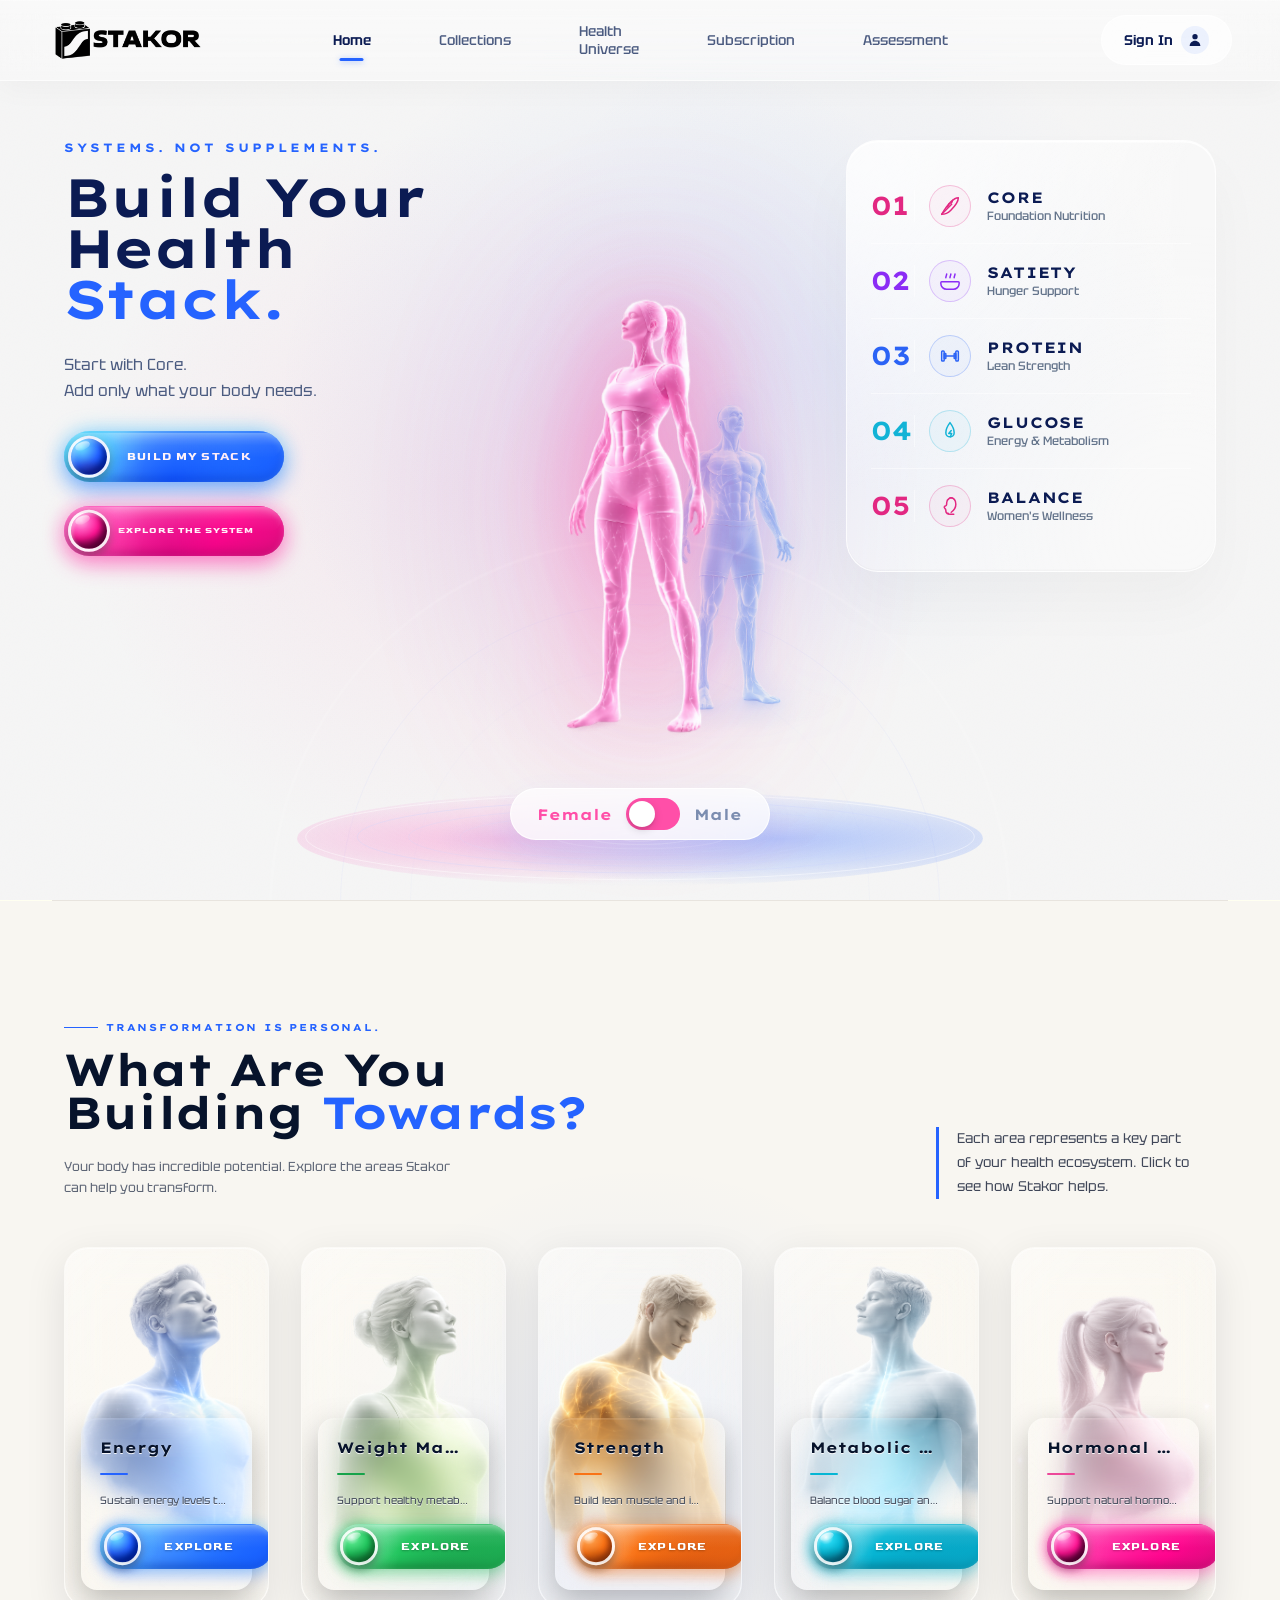
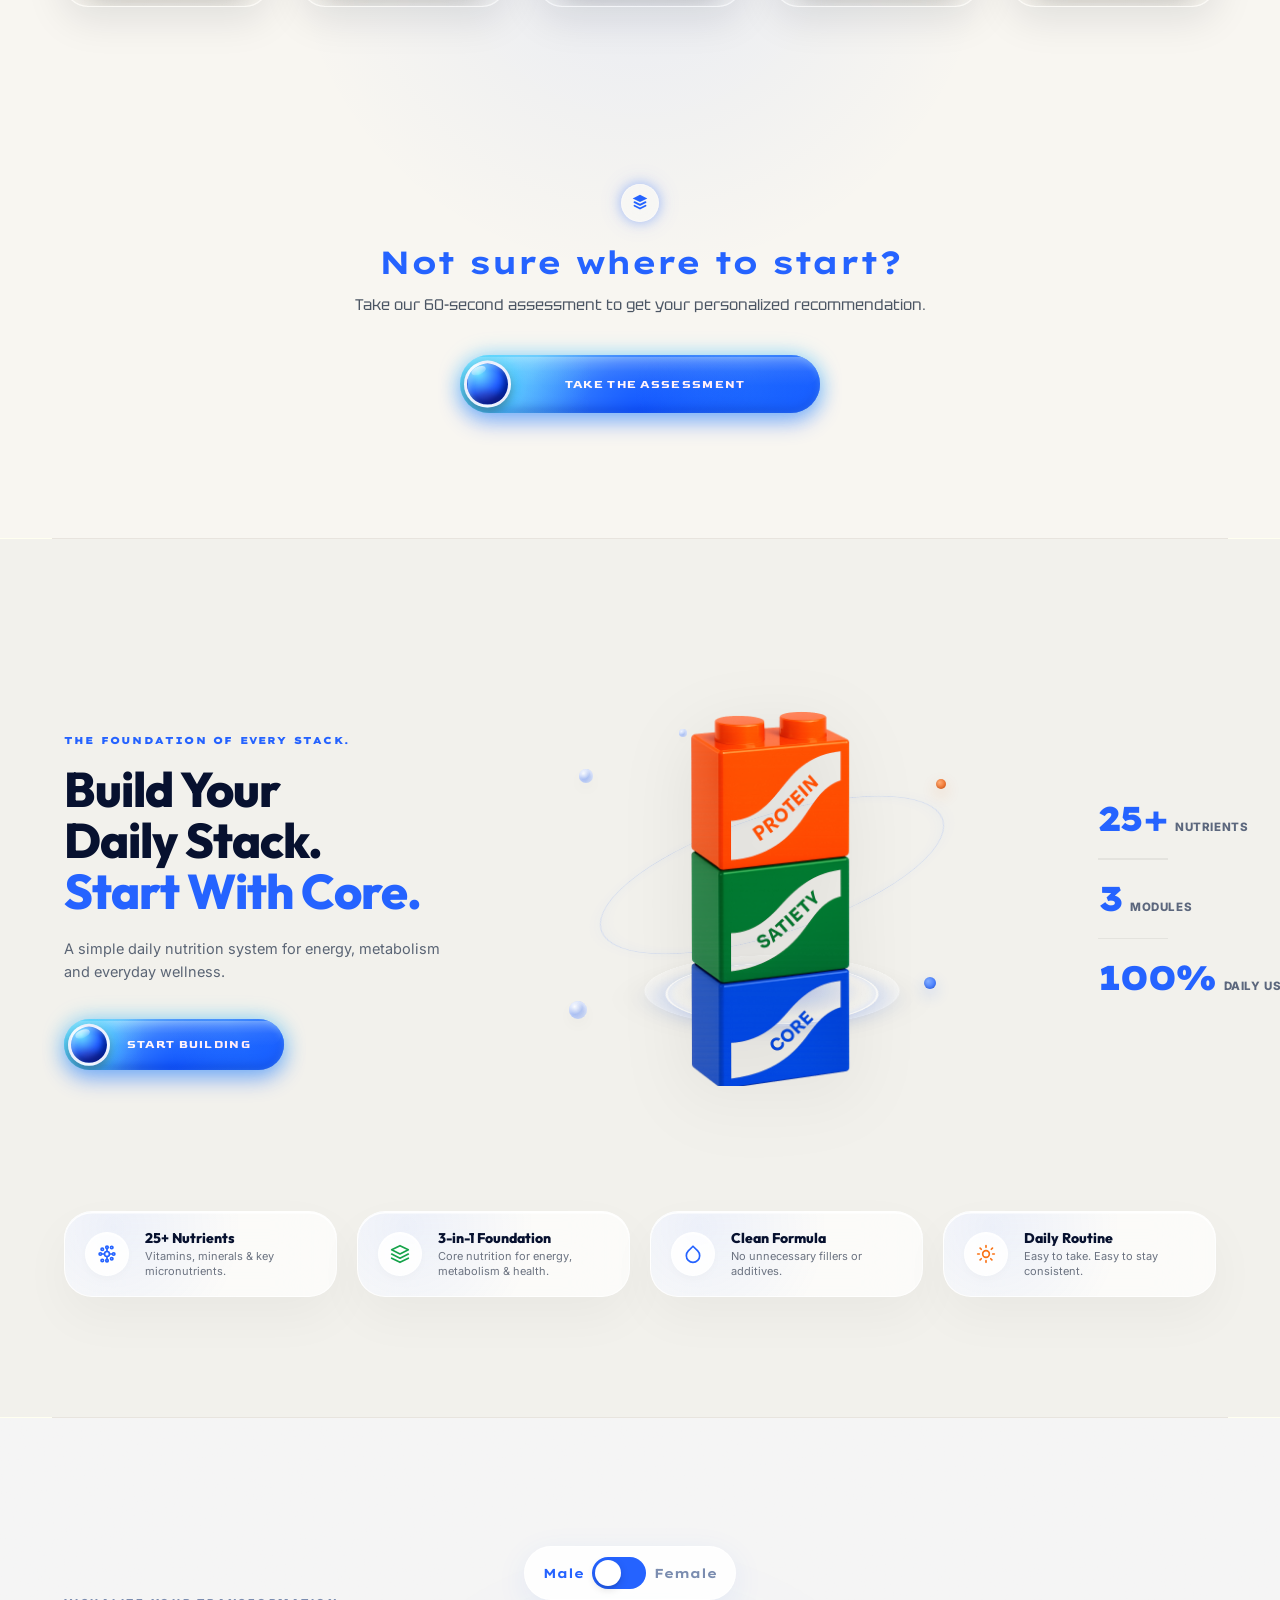
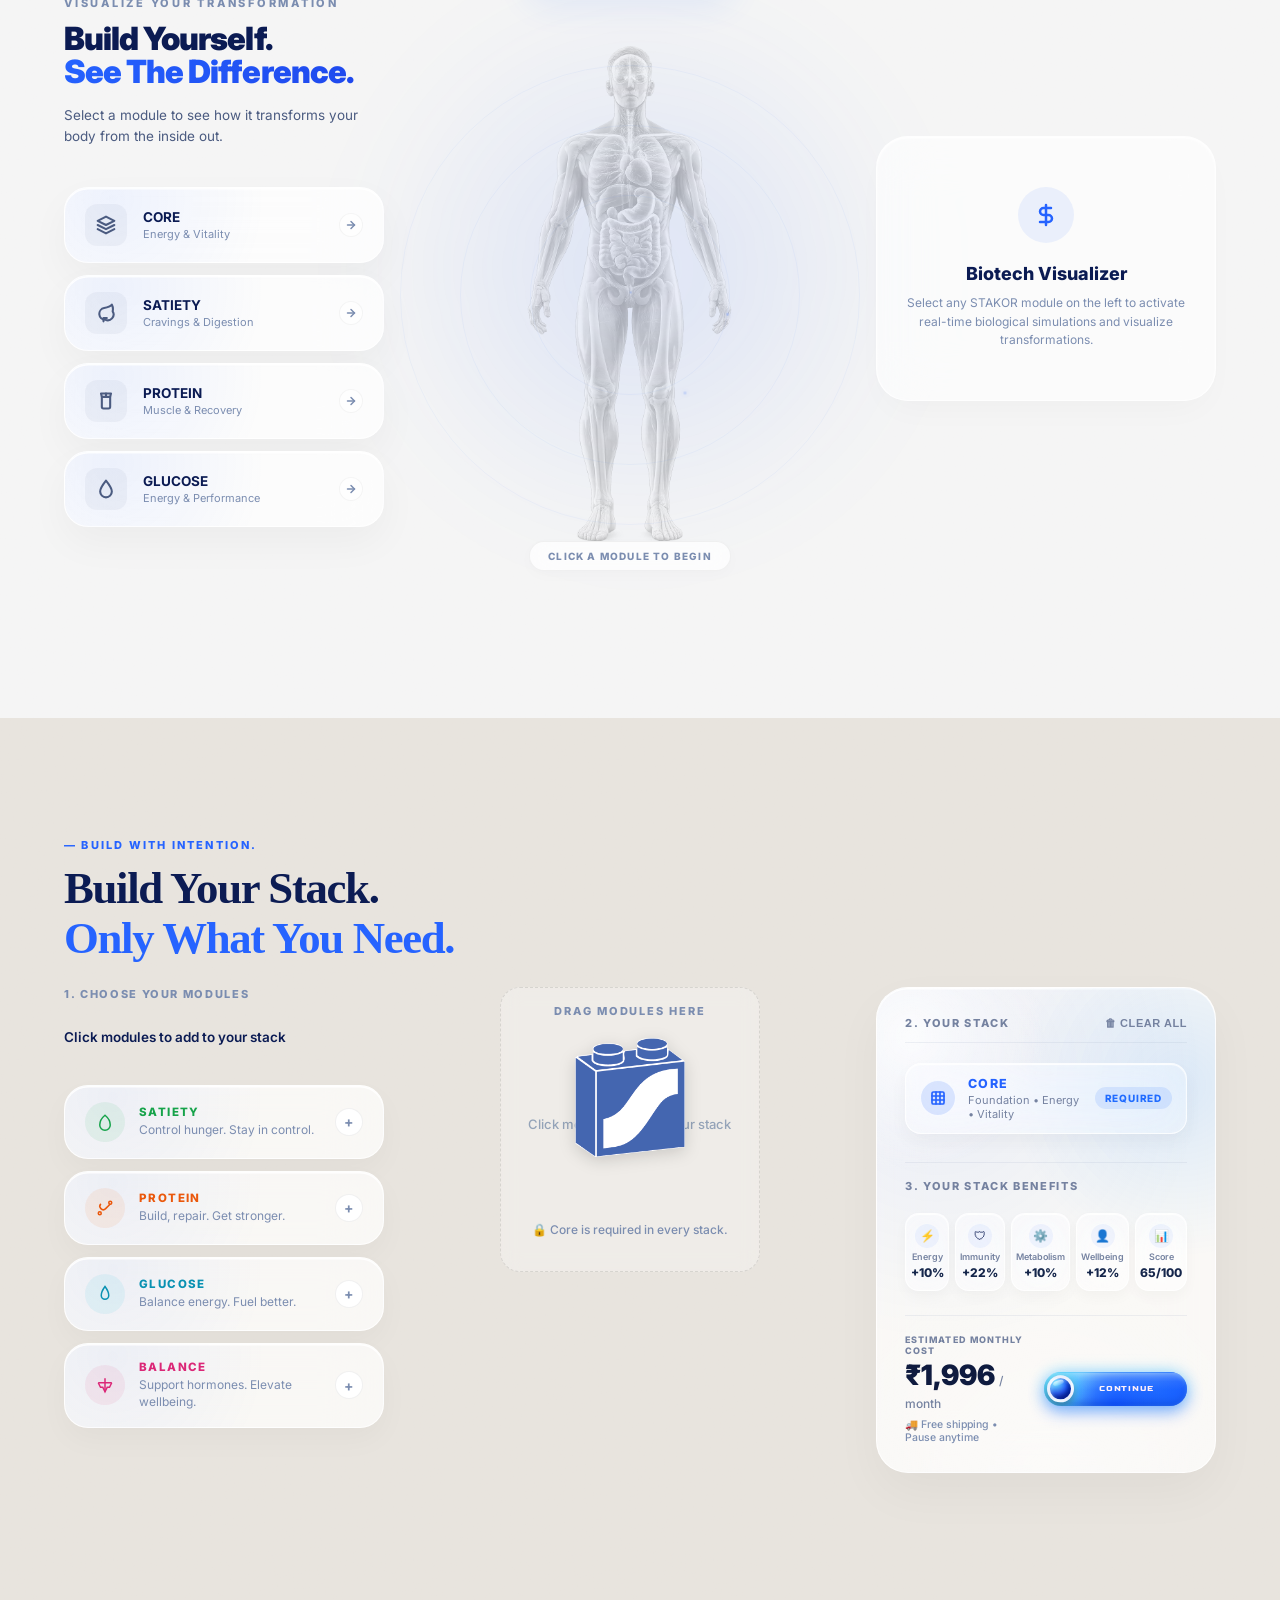
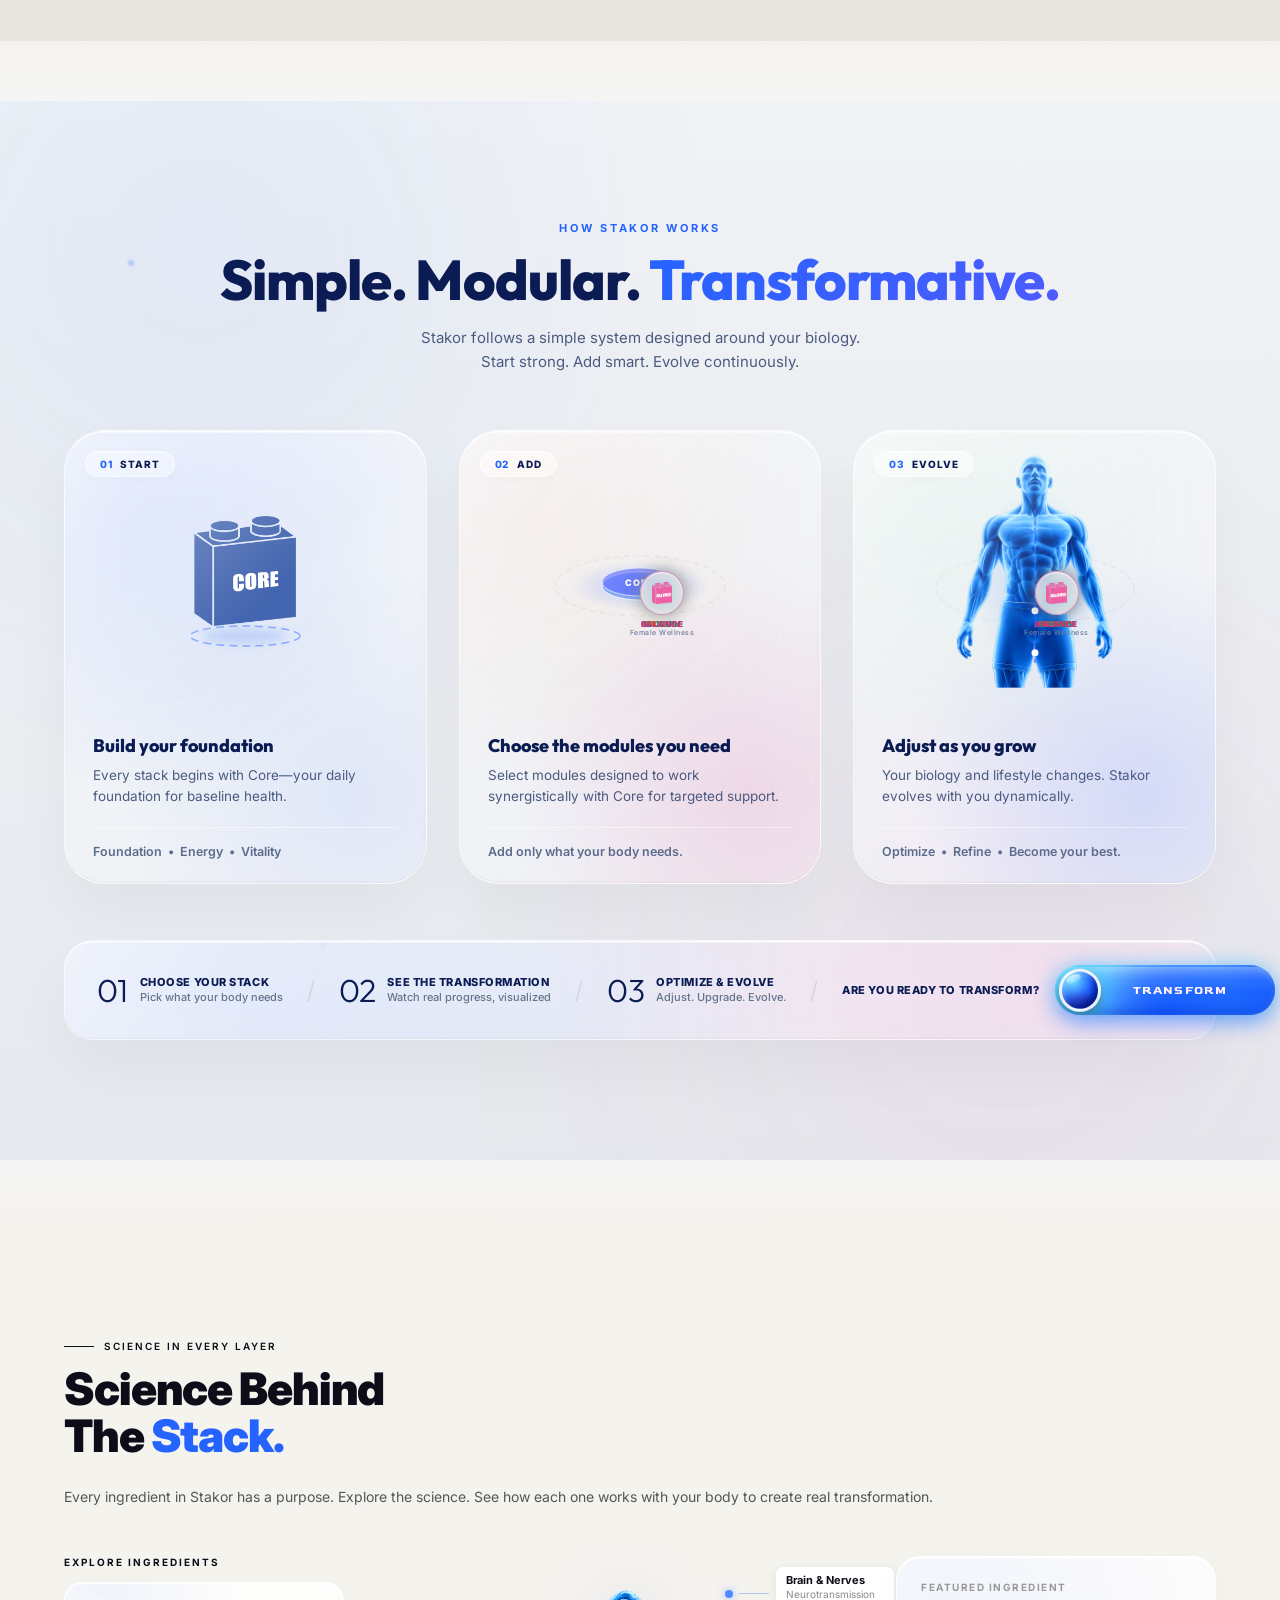
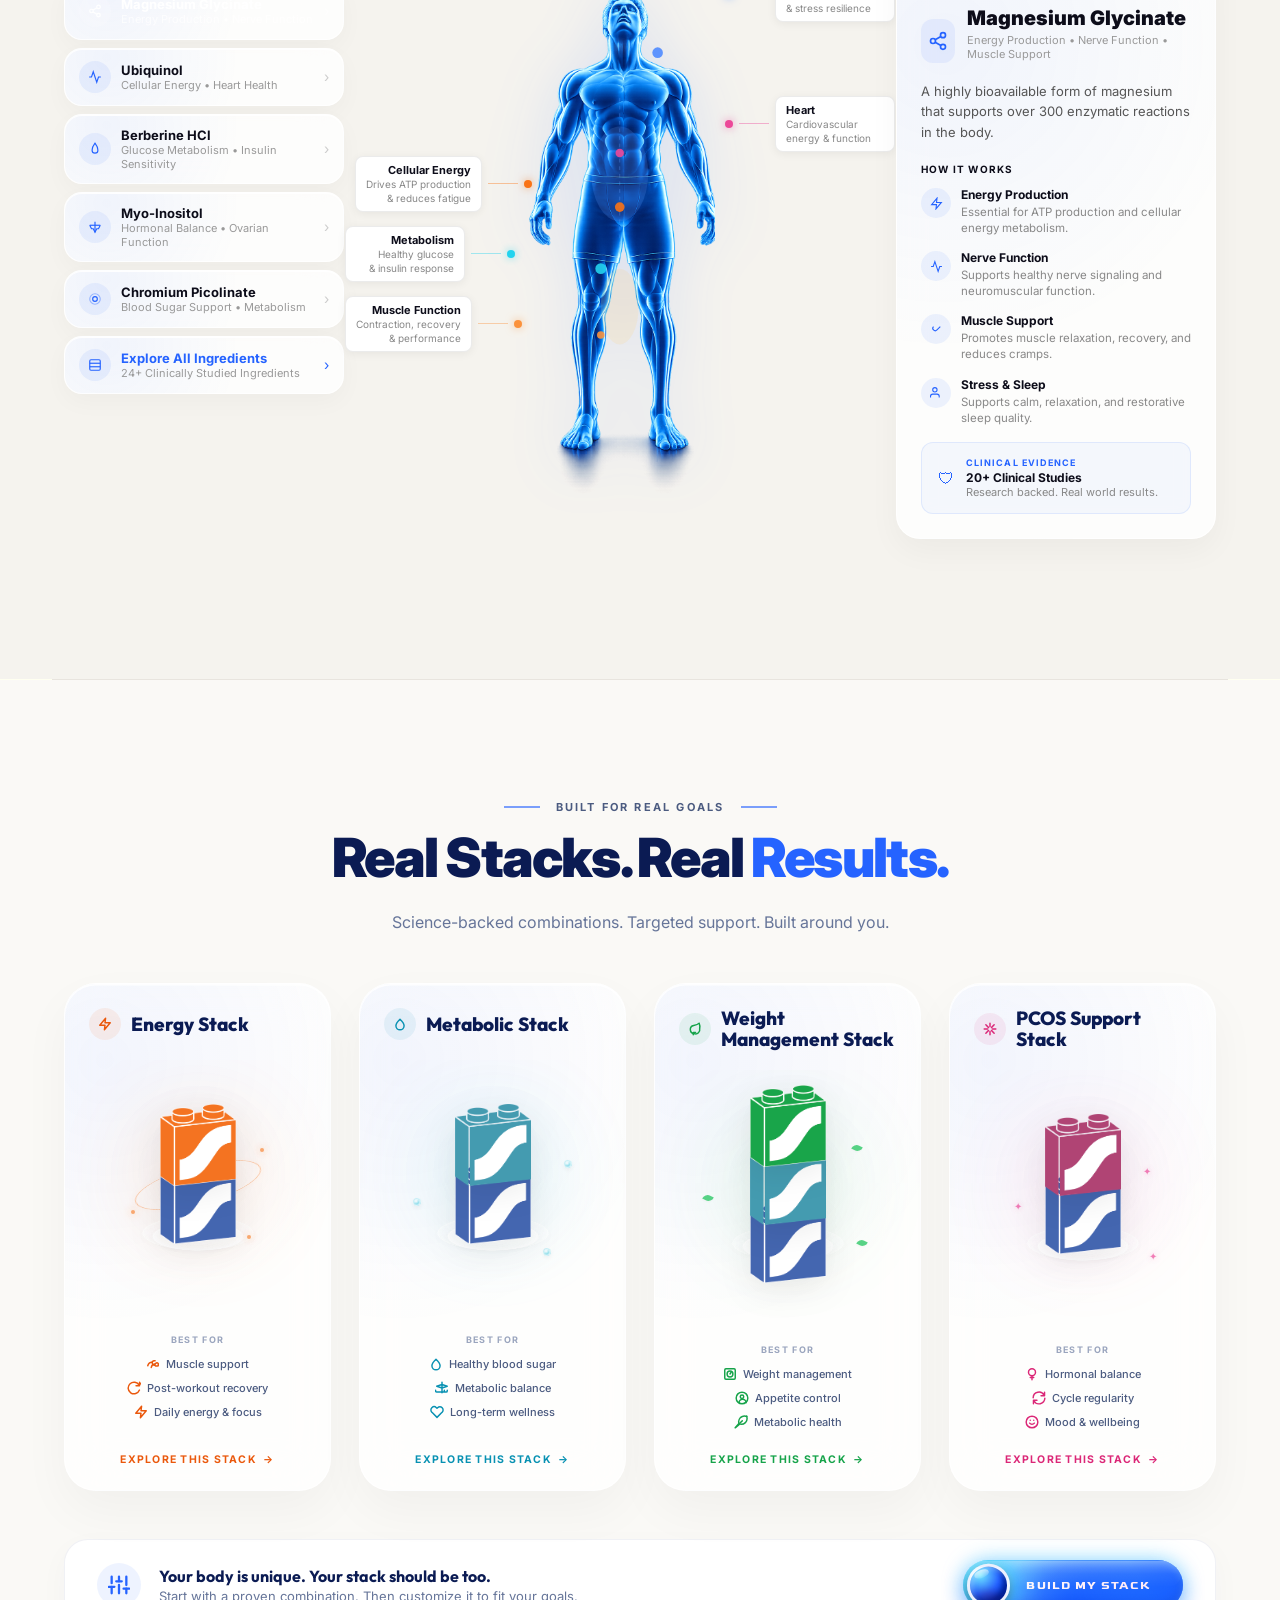
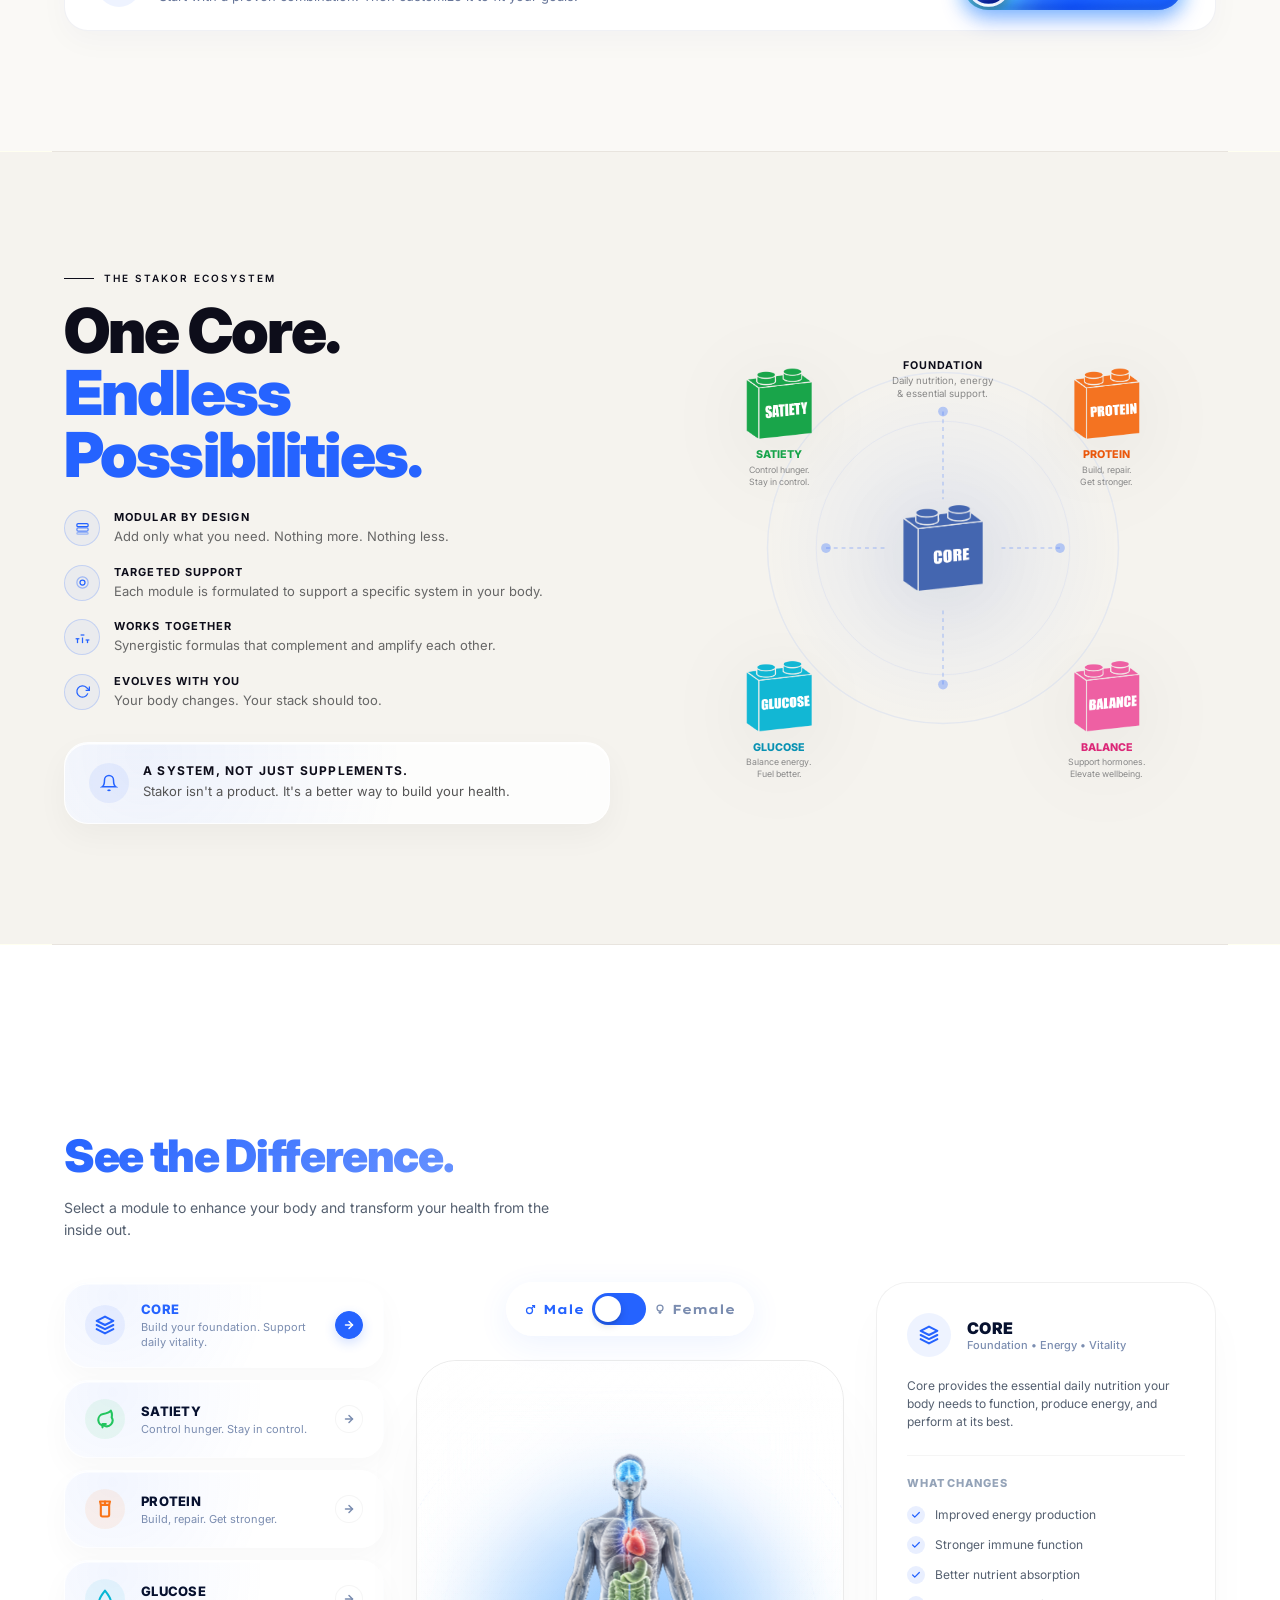
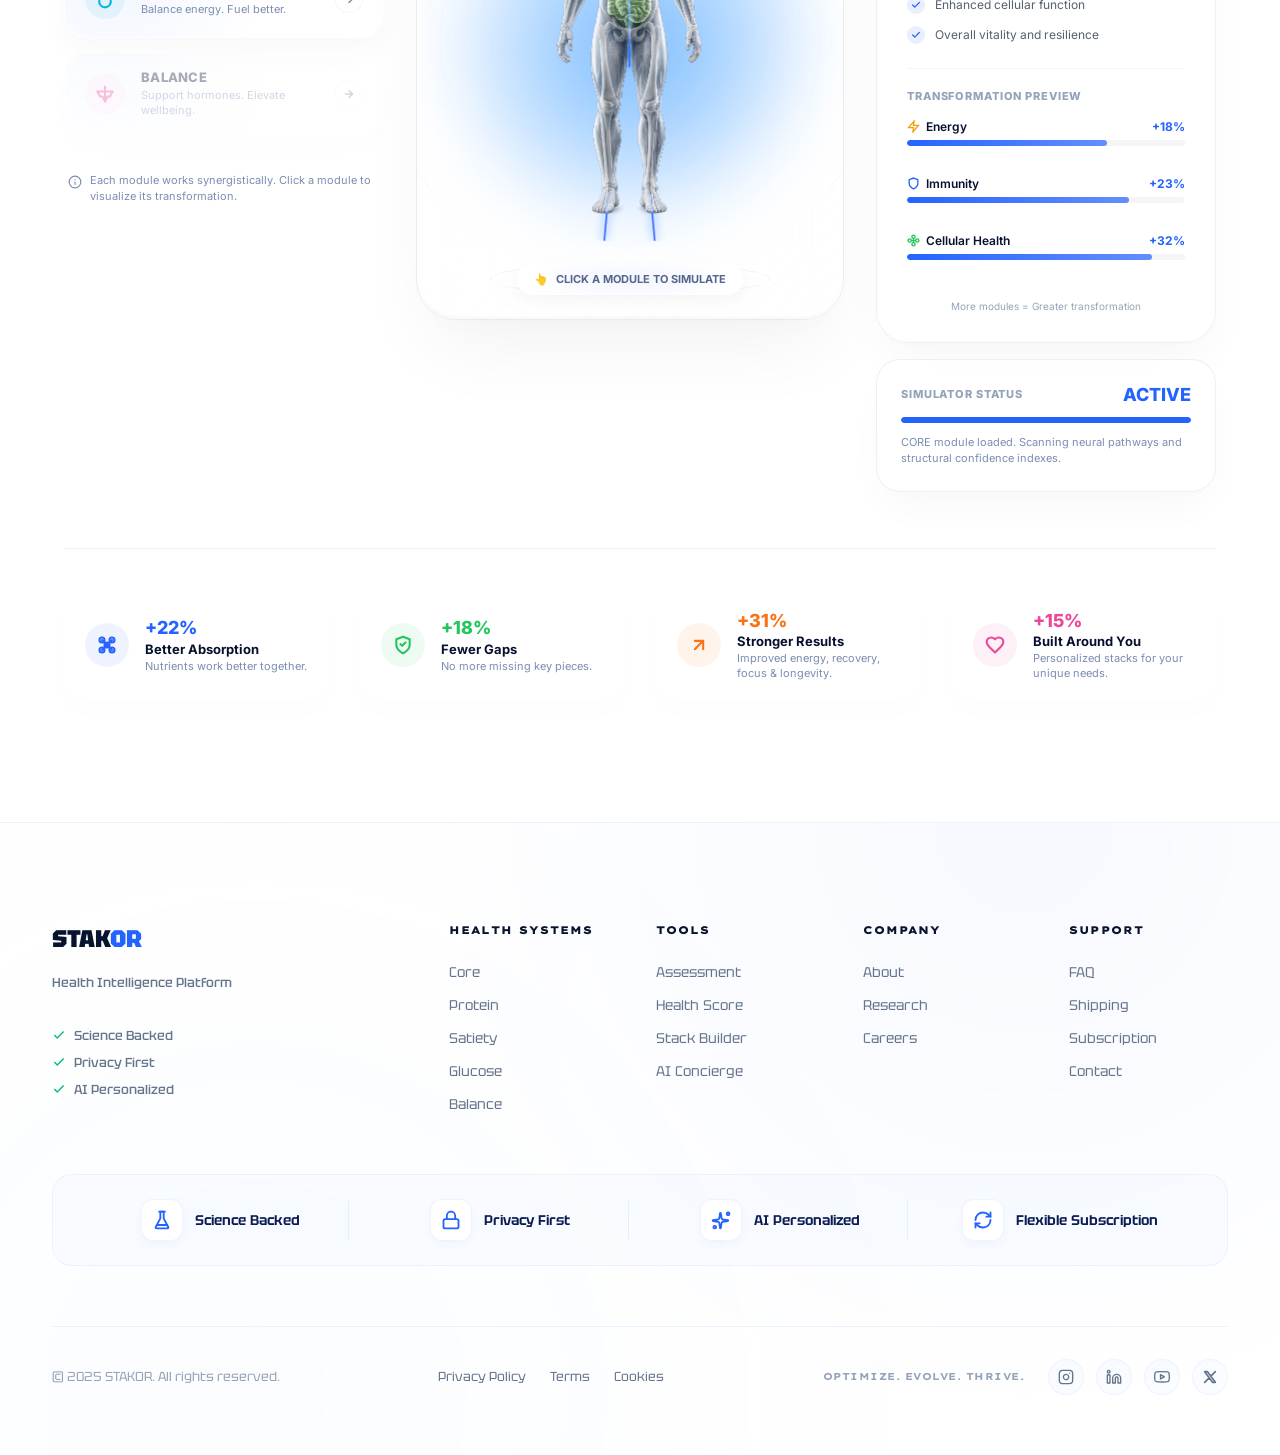
==== commit 4591d33b: "fix: Align Section 3 stats horizontally to prevent vertical stacking and keep numbers and labels on " ====
--- a/src/main/resources/static/index.html
+++ b/src/main/resources/static/index.html
@@ -3608,9 +3608,9 @@
 
     .s3-stat-item {
       display: flex;
-      flex-direction: column;
-      align-items: flex-start;
-      text-align: left;
+      flex-direction: row;
+      align-items: baseline;
+      gap: 8px;
     }
 
     .s3-stat-num {
@@ -3626,8 +3626,9 @@
       font-size: 11.5px;
       font-weight: 800;
       color: #5c677d;
-      margin-top: 5px;
+      margin-top: 0;
       letter-spacing: 0.05em;
+      text-transform: uppercase;
     }
 
     .s3-stat-divider {
